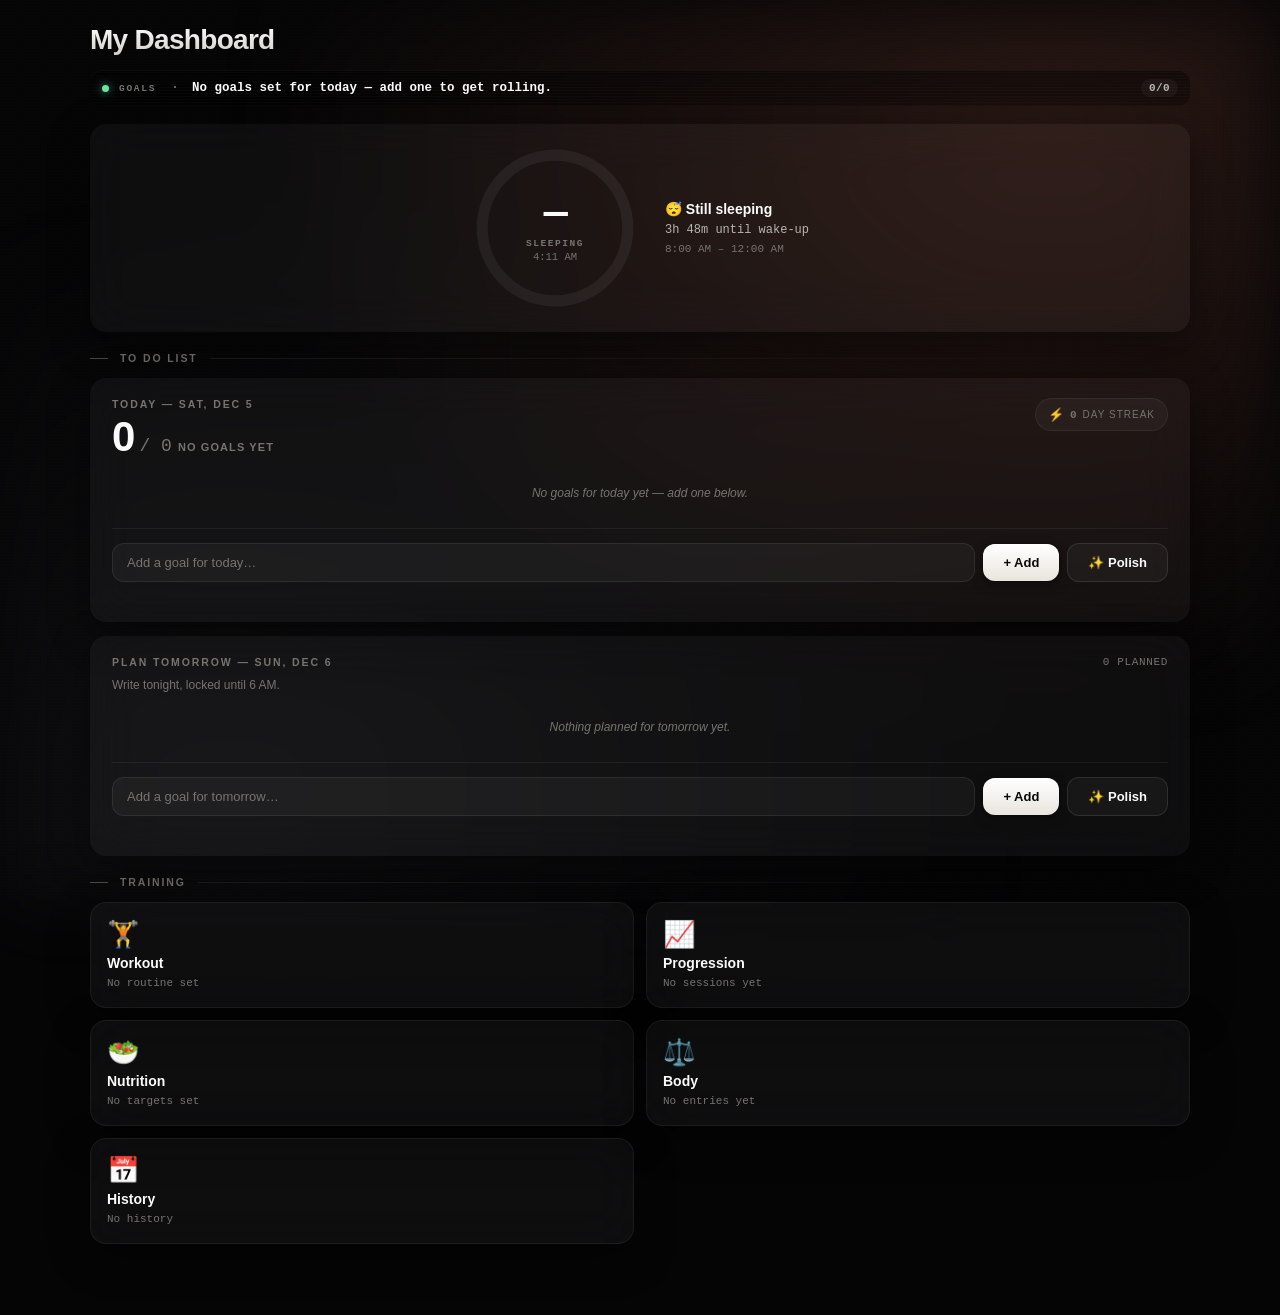
==== index.html @ 4a7beedc "First push" ====
<!DOCTYPE html>
<html lang="en">
<head>
<meta charset="UTF-8">
<meta name="viewport" content="width=device-width, initial-scale=1.0">
<title>My Dashboard</title>
<style>
  :root {
    --text-primary: #FAFAFA;
    --text-secondary: #B8B6B0;
    --text-tertiary: #76746E;
    --success: #6BE3A4;
    --warning: #F2C063;
    --danger: #FF6B6B;
    --font-mono: ui-monospace, "SF Mono", Menlo, Consolas, monospace;
    --font-sans: -apple-system, BlinkMacSystemFont, "Inter", "Segoe UI", Roboto, Helvetica, Arial, sans-serif;
  }

  *, *::before, *::after { box-sizing: border-box; margin: 0; padding: 0; }

  html { height: 100%; }

  body {
    font-family: var(--font-sans);
    background-color: #050506;
    color: var(--text-primary);
    min-height: 100vh;
    padding: max(env(safe-area-inset-top, 24px), 24px) 24px 48px;
    position: relative;
    overflow-x: hidden;
  }

  body::before {
    content: '';
    position: fixed;
    inset: 0;
    background:
      radial-gradient(ellipse at 82% 14%, rgba(224,118,88,0.16) 0%, transparent 55%),
      radial-gradient(ellipse at 18% 90%, rgba(180,180,200,0.06) 0%, transparent 55%);
    filter: blur(40px);
    pointer-events: none;
    animation: washDrift 36s ease-in-out infinite alternate;
    z-index: 0;
  }

  body::after {
    content: '';
    position: fixed;
    inset: 0;
    background-image: url("data:image/svg+xml,%3Csvg xmlns='http://www.w3.org/2000/svg' width='3' height='3'%3E%3Crect width='1' height='1' fill='rgba(255,255,255,0.014)'/%3E%3C/svg%3E");
    background-size: 3px 3px;
    pointer-events: none;
    z-index: 0;
  }

  @keyframes washDrift {
    0%   { transform: translate(0, 0) scale(1); }
    50%  { transform: translate(-2%, 1.5%) scale(1.03); }
    100% { transform: translate(2%, -1%) scale(0.97); }
  }

  .page-wrap {
    position: relative;
    z-index: 1;
    max-width: 1100px;
    margin: 0 auto;
  }

  /* Card chassis */
  .card {
    background: rgba(255,255,255,0.04);
    border-radius: 16px;
    padding: 20px 22px;
    backdrop-filter: blur(24px) saturate(1.2);
    box-shadow: 0 12px 40px rgba(0,0,0,0.45);
  }

  /* ── Page Title ── */
  .dash-title {
    font-size: 28px;
    font-weight: 700;
    letter-spacing: -0.025em;
    background: linear-gradient(180deg, #FFFFFF 0%, #C7C4BC 120%);
    -webkit-background-clip: text;
    background-clip: text;
    -webkit-text-fill-color: transparent;
    margin-bottom: 14px;
  }

  /* ── Goal Ticker ── */
  .ticker-row {
    margin-bottom: 18px;
  }

  .goal-ticker {
    display: flex;
    flex-direction: row;
    align-items: center;
    gap: 10px;
    padding: 7px 12px;
    border-radius: 12px;
    background-image:
      linear-gradient(180deg, rgba(0,0,0,0.42) 0%, rgba(0,0,0,0.30) 100%),
      repeating-linear-gradient(0deg, rgba(255,255,255,0.025) 0, rgba(255,255,255,0.025) 1px, transparent 1px, transparent 3px);
    box-shadow: inset 0 1px 0 rgba(255,255,255,0.04);
    position: relative;
    overflow: hidden;
  }

  .goal-ticker::after {
    content: '';
    position: absolute;
    top: 0;
    left: -40%;
    width: 30%;
    height: 100%;
    background: linear-gradient(90deg, transparent, rgba(255,255,255,0.04), transparent);
    animation: tickerSweep 8s ease-in-out infinite;
    pointer-events: none;
  }

  @keyframes tickerSweep {
    0%   { left: -40%; }
    100% { left: 110%; }
  }

  .goal-ticker-led {
    display: flex;
    align-items: center;
    flex-shrink: 0;
  }

  .goal-ticker-led-dot {
    display: block;
    width: 7px;
    height: 7px;
    border-radius: 50%;
    background: #6BE3A4;
    box-shadow: 0 0 8px rgba(107,227,164,0.7);
    animation: ledPulse 1.6s ease-in-out infinite;
  }

  @keyframes ledPulse {
    0%,100% { opacity: 1; transform: scale(1); }
    50%      { opacity: 0.45; transform: scale(0.85); }
  }

  .goal-ticker-label {
    font-family: var(--font-mono);
    font-size: 9.5px;
    font-weight: 800;
    letter-spacing: 0.18em;
    color: var(--text-tertiary);
    flex-shrink: 0;
  }

  .goal-ticker-stage {
    flex: 1;
    height: 22px;
    position: relative;
    overflow: hidden;
  }

  .goal-ticker-row {
    display: flex;
    flex-direction: row;
    align-items: center;
    gap: 8px;
    height: 22px;
    font-family: var(--font-mono);
    font-size: 12.5px;
    font-weight: 600;
    font-variant-numeric: tabular-nums;
    color: var(--text-primary);
    white-space: nowrap;
    position: absolute;
    width: 100%;
    top: 0;
    left: 0;
  }

  .goal-ticker-row.is-leaving {
    animation: ticker-leave 0.45s cubic-bezier(0.55, 0, 0.55, 1) forwards;
  }

  .goal-ticker-row.is-entering {
    animation: ticker-enter 0.45s cubic-bezier(0.22, 1, 0.36, 1) forwards;
  }

  @keyframes ticker-leave {
    from { opacity: 1; transform: translateY(0); }
    to   { opacity: 0; transform: translateY(-100%); }
  }

  @keyframes ticker-enter {
    from { opacity: 0; transform: translateY(100%); }
    to   { opacity: 1; transform: translateY(0); }
  }

  .goal-ticker-status {
    width: 18px;
    flex-shrink: 0;
    display: flex;
    align-items: center;
    justify-content: center;
  }

  .goal-ticker-status[data-status="done"]    { color: #6BE3A4; }
  .goal-ticker-status[data-status="pending"] { color: var(--text-tertiary); }
  .goal-ticker-status[data-status="empty"]   { color: var(--text-tertiary); }

  .goal-ticker-text {
    flex: 1;
    overflow: hidden;
    text-overflow: ellipsis;
  }

  .goal-ticker-meta {
    font-family: var(--font-mono);
    font-size: 11px;
    font-weight: 700;
    font-variant-numeric: tabular-nums;
    color: var(--text-secondary);
    letter-spacing: 0.04em;
    padding: 3px 8px;
    border-radius: 999px;
    background: rgba(255,255,255,0.04);
    flex-shrink: 0;
  }

  /* ── Day Ring ── */
  .day-ring-section {
    margin-bottom: 20px;
  }

  .day-ring-wrap {
    display: flex;
    flex-direction: row;
    align-items: center;
    justify-content: center;
    gap: 26px;
    flex-wrap: wrap;
  }

  .ring-svg-wrap {
    width: 168px;
    height: 168px;
    position: relative;
    flex-shrink: 0;
  }

  .ring-svg-wrap svg {
    width: 100%;
    height: 100%;
  }

  .ring-overlay {
    position: absolute;
    inset: 0;
    display: flex;
    flex-direction: column;
    align-items: center;
    justify-content: center;
    pointer-events: none;
    gap: 0;
  }

  .ring-pct {
    font-family: var(--font-mono);
    font-size: 40px;
    font-weight: 800;
    letter-spacing: -0.04em;
    font-variant-numeric: tabular-nums;
    color: var(--text-primary);
    line-height: 1;
  }

  .ring-phase {
    font-family: var(--font-mono);
    font-size: 9.5px;
    font-weight: 800;
    letter-spacing: 0.16em;
    text-transform: uppercase;
    color: var(--text-tertiary);
    margin-top: 5px;
    line-height: 1;
  }

  .ring-clock {
    font-family: var(--font-mono);
    font-size: 10.5px;
    color: var(--text-tertiary);
    margin-top: 4px;
    line-height: 1;
  }

  .ring-info {
    max-width: 280px;
    display: flex;
    flex-direction: column;
    gap: 6px;
  }

  .ring-status {
    font-size: 14px;
    font-weight: 700;
    color: var(--text-primary);
  }

  .ring-remaining {
    font-family: var(--font-mono);
    font-size: 12px;
    color: var(--text-secondary);
  }

  .ring-hours {
    font-family: var(--font-mono);
    font-size: 11px;
    color: var(--text-tertiary);
  }

  /* ── Section ── */
  .section {
    margin-bottom: 20px;
  }

  .section-title {
    font-size: 10.5px;
    font-weight: 700;
    letter-spacing: 0.18em;
    text-transform: uppercase;
    color: var(--text-tertiary);
    display: flex;
    align-items: center;
    gap: 12px;
    margin-bottom: 14px;
  }

  .section-title::before {
    content: '';
    width: 18px;
    height: 1px;
    background: var(--text-tertiary);
    opacity: 0.6;
    flex-shrink: 0;
  }

  .section-title::after {
    content: '';
    flex: 1;
    height: 1px;
    background: linear-gradient(90deg, rgba(255,255,255,0.08), transparent);
  }

  /* ── GM Cards ── */
  .gm-card {
    background: rgba(255,255,255,0.04);
    border-radius: 16px;
    padding: 20px 22px;
    backdrop-filter: blur(24px) saturate(1.2);
    box-shadow: 0 12px 40px rgba(0,0,0,0.45);
    margin-bottom: 14px;
    transition: background 0.5s;
  }

  .gm-card.gm-all-done {
    background:
      radial-gradient(ellipse at 50% 0%, rgba(107,227,164,0.08) 0%, transparent 60%),
      rgba(255,255,255,0.04);
  }

  .gm-card-header {
    display: flex;
    flex-direction: row;
    justify-content: space-between;
    align-items: flex-start;
    flex-wrap: wrap;
    gap: 10px;
    margin-bottom: 14px;
  }

  .gm-header-left { display: flex; flex-direction: column; }

  .gm-eyebrow {
    font-size: 10.5px;
    font-weight: 700;
    letter-spacing: 0.18em;
    text-transform: uppercase;
    color: var(--text-tertiary);
    margin-bottom: 6px;
  }

  .gm-progress-row {
    display: flex;
    flex-direction: row;
    align-items: baseline;
    gap: 6px;
  }

  .gm-progress-num {
    font-size: 42px;
    font-weight: 700;
    letter-spacing: -0.045em;
    font-variant-numeric: tabular-nums;
    line-height: 1;
    transition: color 0.3s;
  }

  .gm-all-done .gm-progress-num { color: var(--success); }

  .gm-progress-total {
    font-family: var(--font-mono);
    font-size: 18px;
    color: var(--text-tertiary);
  }

  .gm-progress-label {
    font-size: 11px;
    font-weight: 600;
    letter-spacing: 0.10em;
    text-transform: uppercase;
    color: var(--text-tertiary);
    transition: color 0.3s;
  }

  .gm-all-done .gm-progress-label { color: var(--success); }

  .gm-streak {
    display: inline-flex;
    align-items: center;
    gap: 6px;
    padding: 8px 12px;
    border-radius: 999px;
    background: rgba(255,255,255,0.04);
    color: var(--text-tertiary);
    border: 1px solid rgba(255,255,255,0.06);
    font-size: 11px;
    transition: background 0.3s, color 0.3s, border-color 0.3s;
  }

  .gm-streak.gm-streak-active {
    background: rgba(242,192,99,0.10);
    color: #F2C063;
    border-color: rgba(242,192,99,0.32);
  }

  .gm-streak-icon { font-size: 13px; }

  .gm-streak.gm-streak-active .gm-streak-icon {
    filter: drop-shadow(0 0 6px rgba(242,192,99,0.6));
  }

  .gm-streak-num {
    font-family: var(--font-mono);
    font-variant-numeric: tabular-nums;
    font-weight: 700;
  }

  .gm-streak-label {
    text-transform: uppercase;
    letter-spacing: 0.10em;
    font-size: 10px;
  }

  /* Segmented bar */
  .gm-bar {
    display: flex;
    flex-direction: row;
    gap: 4px;
    height: 6px;
    margin-bottom: 16px;
  }

  .gm-bar:empty { display: none; }

  .gm-bar-seg {
    flex: 1;
    border-radius: 3px;
    background: rgba(255,255,255,0.10);
    transition: background 0.3s, box-shadow 0.3s;
  }

  .gm-bar-seg-done {
    background: #6BE3A4;
    box-shadow: 0 0 6px rgba(107,227,164,0.40);
  }

  /* Goal list */
  .goal-list {
    list-style: none;
    margin-bottom: 10px;
  }

  .empty-state {
    font-size: 12px;
    color: var(--text-tertiary);
    font-style: italic;
    padding: 14px 0;
    text-align: center;
  }

  .goal-item {
    display: flex;
    flex-direction: row;
    align-items: center;
    gap: 12px;
    padding: 12px 14px;
    margin-bottom: 6px;
    background: rgba(255,255,255,0.035);
    border-radius: 12px;
    border: 1px solid rgba(255,255,255,0.06);
    transition: background 0.2s;
    position: relative;
  }

  .goal-item:hover { background: rgba(255,255,255,0.055); }

  .goal-item.goal-done {
    opacity: 0.45;
    background: rgba(107,227,164,0.04);
  }

  .goal-item.goal-done .goal-text {
    text-decoration: line-through;
    text-decoration-color: rgba(255,255,255,0.4);
  }

  .goal-item.goal-queued {
    background: rgba(242,192,99,0.10);
    box-shadow: inset 3px 0 0 0 #F2C063;
  }

  .goal-item.goal-queued .goal-text { color: #FFE2A8; }

  .goal-item.is-queue-flashing {
    animation: gm-queue-flash 0.48s cubic-bezier(0.22,1,0.36,1) forwards;
  }

  @keyframes gm-queue-flash {
    0%   { background: rgba(255,255,255,0.035); transform: scale(1); }
    40%  { background: rgba(242,192,99,0.32); transform: scale(1.015); }
    100% { background: rgba(242,192,99,0.10); transform: scale(1); }
  }

  .goal-drag-handle {
    width: 14px;
    font-size: 13px;
    color: var(--text-tertiary);
    cursor: grab;
    opacity: 0;
    letter-spacing: -2px;
    transition: opacity 0.15s;
    flex-shrink: 0;
    user-select: none;
  }

  .goal-item:hover .goal-drag-handle { opacity: 1; }

  /* Custom checkbox */
  .goal-checkbox-wrap {
    position: relative;
    width: 22px;
    height: 22px;
    flex-shrink: 0;
  }

  .goal-checkbox-wrap input[type="checkbox"] {
    position: absolute;
    opacity: 0;
    width: 100%;
    height: 100%;
    cursor: pointer;
    z-index: 1;
    margin: 0;
  }

  .goal-checkbox-wrap input[type="checkbox"]:disabled { cursor: default; }

  .goal-checkbox-visual {
    position: absolute;
    inset: 0;
    border-radius: 7px;
    border: 1.5px solid rgba(255,255,255,0.18);
    background: rgba(10,10,11,0.6);
    transition: background 0.2s, border-color 0.2s, box-shadow 0.2s;
    pointer-events: none;
  }

  .goal-checkbox-visual::after {
    content: '';
    position: absolute;
    top: 4px;
    left: 7px;
    width: 5px;
    height: 9px;
    border: 2px solid #0A0A0B;
    border-top: none;
    border-left: none;
    transform: rotate(45deg) scale(0);
    transition: transform 0.28s cubic-bezier(0.34, 1.56, 0.64, 1);
  }

  .goal-checkbox-wrap input:checked + .goal-checkbox-visual {
    background: #6BE3A4;
    border-color: #6BE3A4;
    box-shadow: 0 0 12px rgba(107,227,164,0.40);
  }

  .goal-checkbox-wrap input:checked + .goal-checkbox-visual::after {
    transform: rotate(45deg) scale(1);
  }

  .goal-text {
    flex: 1;
    font-size: 13.5px;
    color: var(--text-primary);
    outline: none;
    min-width: 0;
  }

  .goal-text[contenteditable="true"] {
    outline: 1px solid rgba(255,255,255,0.25);
    border-radius: 4px;
    padding: 2px 4px;
  }

  .gm-queue-btn {
    background: none;
    border: none;
    cursor: pointer;
    font-size: 14px;
    color: var(--text-tertiary);
    opacity: 0.55;
    transition: opacity 0.15s, filter 0.15s, color 0.15s;
    padding: 2px 4px;
    flex-shrink: 0;
  }

  .gm-queue-btn.gm-queue-active {
    color: #F2C063;
    opacity: 1;
    filter: drop-shadow(0 0 4px rgba(242,192,99,0.65));
  }

  .goal-delete {
    background: none;
    border: none;
    cursor: pointer;
    font-size: 16px;
    color: var(--text-tertiary);
    opacity: 0;
    transition: opacity 0.15s, color 0.15s;
    padding: 2px 4px;
    flex-shrink: 0;
    line-height: 1;
  }

  .goal-item:hover .goal-delete { opacity: 0.5; }
  .goal-delete:hover { color: var(--danger) !important; opacity: 1 !important; }

  /* Show more toggle */
  .gm-show-more {
    display: flex;
    align-items: center;
    justify-content: center;
    padding: 10px 14px;
    margin-bottom: 6px;
    border: 1px dashed rgba(255,255,255,0.12);
    border-radius: 12px;
    background: none;
    color: var(--text-tertiary);
    font-size: 12px;
    cursor: pointer;
    width: 100%;
    transition: border-color 0.15s, color 0.15s;
  }

  .gm-show-more:hover { border-color: rgba(255,255,255,0.25); color: var(--text-secondary); }

  /* Push button */
  .gm-push-btn {
    display: none;
    width: 100%;
    padding: 10px 14px;
    margin-bottom: 10px;
    border: 1px dashed rgba(255,255,255,0.14);
    border-radius: 12px;
    background: none;
    color: var(--text-tertiary);
    font-size: 12px;
    cursor: pointer;
    transition: border-color 0.15s, color 0.15s;
    font-family: var(--font-sans);
  }

  .gm-push-btn:hover { border-color: rgba(255,255,255,0.3); color: var(--text-primary); }
  .gm-push-btn.visible { display: block; }

  /* Input row */
  .goal-input-wrap {
    display: flex;
    flex-direction: row;
    gap: 8px;
    align-items: center;
    border-top: 1px solid rgba(255,255,255,0.06);
    padding-top: 14px;
    margin-top: 14px;
    flex-wrap: wrap;
  }

  .goal-input {
    flex: 1;
    min-width: 160px;
    padding: 11px 14px;
    border-radius: 12px;
    border: 1px solid rgba(255,255,255,0.08);
    background: rgba(255,255,255,0.04);
    color: var(--text-primary);
    font-family: var(--font-sans);
    font-size: 13px;
    outline: none;
    transition: border-color 0.2s;
  }

  .goal-input::placeholder { color: var(--text-tertiary); }
  .goal-input:focus { border-color: rgba(255,255,255,0.25); }

  .goal-add-btn {
    padding: 11px 20px;
    border-radius: 12px;
    border: none;
    background: linear-gradient(180deg, #FFFFFF 0%, #E8E5DD 100%);
    color: #0A0A0B;
    font-weight: 700;
    font-size: 13px;
    cursor: pointer;
    font-family: var(--font-sans);
    box-shadow:
      0 1px 0 rgba(255,255,255,0.4) inset,
      0 4px 12px rgba(0,0,0,0.35),
      0 1px 3px rgba(0,0,0,0.25);
    transition: transform 0.15s, box-shadow 0.15s;
    white-space: nowrap;
  }

  .goal-add-btn:hover {
    transform: translateY(-1px);
    box-shadow:
      0 1px 0 rgba(255,255,255,0.5) inset,
      0 6px 16px rgba(0,0,0,0.40),
      0 2px 4px rgba(0,0,0,0.28);
  }

  .goal-polish-btn {
    padding: 11px 20px;
    border-radius: 12px;
    border: 1px solid rgba(255,255,255,0.10);
    background: rgba(255,255,255,0.04);
    color: var(--text-primary);
    font-weight: 700;
    font-size: 13px;
    cursor: pointer;
    font-family: var(--font-sans);
    transition: background 0.15s, transform 0.15s;
    white-space: nowrap;
  }

  .goal-polish-btn:hover {
    background: rgba(255,255,255,0.08);
    transform: translateY(-1px);
  }

  .polish-status {
    width: 100%;
    font-size: 11px;
    color: var(--text-tertiary);
    min-height: 16px;
    margin-top: 4px;
  }

  .polish-status.error { color: var(--danger); }

  /* Tomorrow card specifics */
  .gm-card-tomorrow .gm-progress-row { display: none; }

  .gm-tomorrow-sub {
    font-size: 12px;
    color: var(--text-tertiary);
    margin-top: 4px;
  }

  .gm-tomorrow-count {
    font-family: var(--font-mono);
    font-size: 11px;
    font-variant-numeric: tabular-nums;
    text-transform: uppercase;
    color: var(--text-tertiary);
    letter-spacing: 0.06em;
  }

  /* Drag-over indicator */
  .goal-item.drag-over-top    { border-top: 2px solid rgba(255,255,255,0.35); }
  .goal-item.drag-over-bottom { border-bottom: 2px solid rgba(255,255,255,0.35); }

  /* Responsive */
  @media (max-width: 480px) {
    .dash-title { font-size: 22px; }

    .goal-ticker { padding: 9px 12px; }
    .goal-ticker-label { font-size: 9px; letter-spacing: 0.14em; }
    .goal-ticker-row { font-size: 12px; }
    .goal-ticker-meta { font-size: 10px; padding: 2px 7px; }

    .ring-svg-wrap { width: 144px; height: 144px; }
    .ring-pct { font-size: 32px; }
    .ring-status { font-size: 13px; }
  }

  /* ═══════════════════════════════════════
     TRAINING SECTION
  ═══════════════════════════════════════ */

  .tr-view { display: none; }
  .tr-view.tr-active { display: block; }

  .tr-hub-grid {
    display: grid;
    grid-template-columns: repeat(2, 1fr);
    gap: 12px;
  }

  .tr-tile {
    background: rgba(255,255,255,0.04);
    border-radius: 16px;
    padding: 18px 16px;
    backdrop-filter: blur(24px) saturate(1.2);
    box-shadow: 0 12px 40px rgba(0,0,0,0.45);
    border: 1px solid rgba(255,255,255,0.06);
    cursor: pointer;
    transition: background 0.18s, transform 0.15s, border-color 0.18s;
    display: flex;
    flex-direction: column;
    gap: 6px;
    -webkit-tap-highlight-color: transparent;
    min-height: 100px;
  }
  .tr-tile:active { transform: scale(0.97); }
  .tr-tile:hover { background: rgba(255,255,255,0.07); border-color: rgba(255,255,255,0.12); }

  .tr-tile-icon { font-size: 26px; line-height: 1; }
  .tr-tile-title { font-size: 14px; font-weight: 700; color: var(--text-primary); margin-top: 2px; }
  .tr-tile-stat { font-family: var(--font-mono); font-size: 11px; color: var(--text-tertiary); font-variant-numeric: tabular-nums; }

  .tr-subview-header {
    display: flex;
    align-items: center;
    gap: 12px;
    margin-bottom: 18px;
  }

  .tr-back-btn {
    background: rgba(255,255,255,0.06);
    border: 1px solid rgba(255,255,255,0.10);
    border-radius: 10px;
    color: var(--text-primary);
    font-size: 18px;
    width: 38px;
    height: 38px;
    display: flex;
    align-items: center;
    justify-content: center;
    cursor: pointer;
    transition: background 0.15s;
    flex-shrink: 0;
    -webkit-tap-highlight-color: transparent;
  }
  .tr-back-btn:active { background: rgba(255,255,255,0.14); }

  .tr-subview-title { font-size: 20px; font-weight: 700; color: var(--text-primary); letter-spacing: -0.02em; }

  .tr-row {
    display: flex;
    align-items: center;
    gap: 10px;
    padding: 12px 14px;
    margin-bottom: 6px;
    background: rgba(255,255,255,0.035);
    border-radius: 12px;
    border: 1px solid rgba(255,255,255,0.06);
    transition: background 0.15s;
  }
  .tr-row:hover { background: rgba(255,255,255,0.055); }
  .tr-row-label { flex: 1; font-size: 13.5px; color: var(--text-primary); }
  .tr-row-meta { font-family: var(--font-mono); font-size: 11.5px; color: var(--text-secondary); font-variant-numeric: tabular-nums; }

  .tr-icon-btn {
    background: none;
    border: none;
    cursor: pointer;
    color: var(--text-tertiary);
    font-size: 15px;
    padding: 4px 6px;
    border-radius: 6px;
    transition: color 0.15s, background 0.15s;
    -webkit-tap-highlight-color: transparent;
  }
  .tr-icon-btn:hover { color: var(--text-primary); background: rgba(255,255,255,0.08); }
  .tr-icon-btn.danger:hover { color: var(--danger); background: rgba(255,107,107,0.08); }

  .tr-primary-btn {
    width: 100%;
    padding: 13px 20px;
    border-radius: 12px;
    border: none;
    background: linear-gradient(180deg, #FFFFFF 0%, #E8E5DD 100%);
    color: #0A0A0B;
    font-weight: 700;
    font-size: 14px;
    cursor: pointer;
    font-family: var(--font-sans);
    box-shadow: 0 1px 0 rgba(255,255,255,0.4) inset, 0 4px 12px rgba(0,0,0,0.35);
    transition: transform 0.15s, box-shadow 0.15s;
  }
  .tr-primary-btn:hover { transform: translateY(-1px); }
  .tr-primary-btn:active { transform: scale(0.99); }
  .tr-primary-btn:disabled { opacity: 0.5; cursor: default; transform: none; }

  .tr-secondary-btn {
    padding: 11px 18px;
    border-radius: 12px;
    border: 1px solid rgba(255,255,255,0.10);
    background: rgba(255,255,255,0.04);
    color: var(--text-primary);
    font-weight: 600;
    font-size: 13px;
    cursor: pointer;
    font-family: var(--font-sans);
    transition: background 0.15s;
    -webkit-tap-highlight-color: transparent;
  }
  .tr-secondary-btn:hover { background: rgba(255,255,255,0.08); }

  .tr-input {
    padding: 11px 14px;
    border-radius: 12px;
    border: 1px solid rgba(255,255,255,0.08);
    background: rgba(255,255,255,0.04);
    color: var(--text-primary);
    font-family: var(--font-sans);
    font-size: 13px;
    outline: none;
    transition: border-color 0.2s;
    width: 100%;
  }
  .tr-input::placeholder { color: var(--text-tertiary); }
  .tr-input:focus { border-color: rgba(255,255,255,0.25); }
  select.tr-input { cursor: pointer; }
  select.tr-input option { background: #1a1a1b; color: var(--text-primary); }

  .tr-form-label {
    font-size: 10.5px;
    font-weight: 700;
    letter-spacing: 0.12em;
    text-transform: uppercase;
    color: var(--text-tertiary);
    margin-bottom: 5px;
    display: block;
  }

  /* ── Workout ── */
  .tr-units-toggle { display: flex; border-radius: 10px; overflow: hidden; border: 1px solid rgba(255,255,255,0.10); width: fit-content; }
  .tr-units-btn { padding: 6px 16px; border: none; background: rgba(255,255,255,0.04); color: var(--text-tertiary); font-size: 12px; font-weight: 600; cursor: pointer; transition: background 0.15s, color 0.15s; font-family: var(--font-sans); }
  .tr-units-btn.active { background: rgba(255,255,255,0.14); color: var(--text-primary); }

  .tr-day-tabs { display: flex; gap: 6px; flex-wrap: wrap; margin-bottom: 14px; }
  .tr-day-tab { padding: 7px 14px; border-radius: 999px; border: 1px solid rgba(255,255,255,0.10); background: rgba(255,255,255,0.04); color: var(--text-secondary); font-size: 12px; font-weight: 600; cursor: pointer; transition: background 0.15s, color 0.15s, border-color 0.15s; -webkit-tap-highlight-color: transparent; }
  .tr-day-tab.active { background: rgba(255,255,255,0.12); color: var(--text-primary); border-color: rgba(255,255,255,0.25); }

  .tr-exercise-card { background: rgba(255,255,255,0.035); border-radius: 14px; border: 1px solid rgba(255,255,255,0.06); padding: 14px 16px; margin-bottom: 10px; }
  .tr-exercise-name { font-size: 14px; font-weight: 700; color: var(--text-primary); margin-bottom: 4px; }
  .tr-exercise-target { font-family: var(--font-mono); font-size: 11px; color: var(--text-tertiary); margin-bottom: 12px; }
  .tr-exercise-target .tr-highlight { color: var(--warning); font-weight: 700; }

  .tr-set-row { display: flex; align-items: center; gap: 8px; margin-bottom: 8px; }
  .tr-set-num { font-family: var(--font-mono); font-size: 11px; color: var(--text-tertiary); width: 24px; flex-shrink: 0; font-weight: 700; }
  .tr-set-input { padding: 8px 6px; border-radius: 9px; border: 1px solid rgba(255,255,255,0.08); background: rgba(255,255,255,0.04); color: var(--text-primary); font-family: var(--font-mono); font-size: 13px; font-variant-numeric: tabular-nums; outline: none; width: 68px; transition: border-color 0.2s; text-align: center; }
  .tr-set-input:focus { border-color: rgba(255,255,255,0.3); }
  .tr-set-x { color: var(--text-tertiary); font-size: 12px; font-family: var(--font-mono); }
  .tr-set-check { width: 32px; height: 32px; border-radius: 9px; border: 1.5px solid rgba(255,255,255,0.18); background: rgba(10,10,11,0.6); cursor: pointer; display: flex; align-items: center; justify-content: center; font-size: 16px; color: transparent; transition: all 0.22s cubic-bezier(0.34,1.56,0.64,1); flex-shrink: 0; -webkit-tap-highlight-color: transparent; user-select: none; }
  .tr-set-check.done { background: var(--success); border-color: var(--success); color: #0A0A0B; box-shadow: 0 0 10px rgba(107,227,164,0.4); }

  .tr-rest-timer { display: none; align-items: center; justify-content: space-between; padding: 10px 14px; background: rgba(242,192,99,0.08); border: 1px solid rgba(242,192,99,0.20); border-radius: 10px; margin-bottom: 14px; }
  .tr-rest-timer.active { display: flex; }
  .tr-rest-label { font-family: var(--font-mono); font-size: 13px; color: var(--warning); font-weight: 700; }
  .tr-rest-stop { font-size: 11px; color: var(--text-tertiary); cursor: pointer; padding: 4px 10px; border-radius: 6px; border: 1px solid rgba(255,255,255,0.08); background: none; transition: color 0.15s; font-family: var(--font-sans); }
  .tr-rest-stop:hover { color: var(--text-primary); }

  /* ── Progression ── */
  .tr-prog-exercise { background: rgba(255,255,255,0.035); border-radius: 14px; border: 1px solid rgba(255,255,255,0.06); padding: 16px; margin-bottom: 12px; }
  .tr-prog-ex-header { display: flex; justify-content: space-between; align-items: flex-start; margin-bottom: 10px; flex-wrap: wrap; gap: 6px; }
  .tr-prog-ex-name { font-size: 14px; font-weight: 700; color: var(--text-primary); }
  .tr-prog-ex-next { font-family: var(--font-mono); font-size: 11px; color: var(--warning); font-weight: 700; padding: 3px 8px; background: rgba(242,192,99,0.10); border-radius: 6px; border: 1px solid rgba(242,192,99,0.20); }

  .tr-prog-pr-row { display: flex; gap: 10px; flex-wrap: wrap; margin-bottom: 12px; }
  .tr-pr-badge { display: flex; flex-direction: column; gap: 2px; padding: 7px 11px; background: rgba(107,227,164,0.06); border: 1px solid rgba(107,227,164,0.15); border-radius: 8px; min-width: 72px; }
  .tr-pr-badge.new-pr { background: rgba(107,227,164,0.12); border-color: rgba(107,227,164,0.35); animation: prPop 0.4s cubic-bezier(0.34,1.56,0.64,1); }
  @keyframes prPop { from { transform: scale(0.9); opacity: 0.5; } to { transform: scale(1); opacity: 1; } }
  .tr-pr-value { font-family: var(--font-mono); font-size: 14px; font-weight: 700; color: var(--success); font-variant-numeric: tabular-nums; }
  .tr-pr-label { font-size: 9.5px; text-transform: uppercase; letter-spacing: 0.10em; color: var(--text-tertiary); font-weight: 600; }

  .tr-chart-wrap { position: relative; width: 100%; height: 70px; margin-top: 4px; }
  .tr-chart-wrap svg { width: 100%; height: 100%; overflow: visible; }

  .tr-new-pr-flash { display: inline-flex; align-items: center; gap: 4px; font-size: 10px; font-weight: 700; text-transform: uppercase; letter-spacing: 0.10em; color: var(--success); padding: 2px 7px; background: rgba(107,227,164,0.12); border-radius: 5px; margin-left: 6px; }

  /* ── Nutrition ── */
  .tr-seg-bar { height: 6px; border-radius: 3px; background: rgba(255,255,255,0.08); overflow: hidden; margin-top: 4px; }
  .tr-seg-bar-fill { height: 100%; border-radius: 3px; transition: width 0.5s cubic-bezier(0.22,1,0.36,1); min-width: 3px; }

  .tr-water-row { display: flex; align-items: center; gap: 10px; padding: 12px 14px; background: rgba(255,255,255,0.035); border-radius: 12px; border: 1px solid rgba(255,255,255,0.06); margin-top: 12px; flex-wrap: wrap; }
  .tr-water-glasses { display: flex; gap: 4px; flex-wrap: wrap; flex: 1; }
  .tr-water-glass { font-size: 20px; cursor: pointer; transition: transform 0.15s, filter 0.15s, opacity 0.15s; -webkit-tap-highlight-color: transparent; opacity: 0.22; }
  .tr-water-glass.filled { opacity: 1; filter: drop-shadow(0 0 4px rgba(100,180,255,0.5)); }
  .tr-water-glass:active { transform: scale(1.3); }

  /* ── Body ── */
  .tr-body-stat-row { display: flex; gap: 10px; flex-wrap: wrap; margin-bottom: 16px; }
  .tr-stat-card { flex: 1; min-width: 90px; padding: 14px; background: rgba(255,255,255,0.035); border-radius: 12px; border: 1px solid rgba(255,255,255,0.06); display: flex; flex-direction: column; gap: 4px; }
  .tr-stat-value { font-family: var(--font-mono); font-size: 20px; font-weight: 800; font-variant-numeric: tabular-nums; color: var(--text-primary); letter-spacing: -0.04em; }
  .tr-stat-label { font-size: 10px; text-transform: uppercase; letter-spacing: 0.12em; color: var(--text-tertiary); font-weight: 600; }
  .tr-stat-delta { font-family: var(--font-mono); font-size: 11px; font-weight: 700; font-variant-numeric: tabular-nums; }
  .tr-stat-delta.up   { color: var(--warning); }
  .tr-stat-delta.down { color: var(--success); }
  .tr-stat-delta.same { color: var(--text-tertiary); }

  /* ── History ── */
  .tr-history-entry { background: rgba(255,255,255,0.035); border-radius: 14px; border: 1px solid rgba(255,255,255,0.06); padding: 14px 16px; margin-bottom: 8px; cursor: pointer; transition: background 0.15s; }
  .tr-history-entry:hover { background: rgba(255,255,255,0.055); }
  .tr-history-date { font-family: var(--font-mono); font-size: 11px; color: var(--text-tertiary); margin-bottom: 3px; font-weight: 600; letter-spacing: 0.04em; text-transform: uppercase; }
  .tr-history-day { font-size: 14px; font-weight: 700; color: var(--text-primary); margin-bottom: 3px; }
  .tr-history-meta { font-family: var(--font-mono); font-size: 11px; color: var(--text-secondary); }

  .tr-session-detail { background: rgba(255,255,255,0.035); border-radius: 14px; border: 1px solid rgba(255,255,255,0.06); padding: 14px 16px; margin-bottom: 8px; }

  @media (max-width: 480px) {
    .tr-hub-grid { gap: 8px; }
    .tr-tile { padding: 14px 12px; min-height: 88px; }
    .tr-tile-icon { font-size: 22px; }
    .tr-tile-title { font-size: 13px; }
    .tr-set-input { width: 58px; }
  }
</style>
</head>
<body>
<div class="page-wrap">

  <!-- Component 1: Page Title -->
  <h1 class="dash-title">My Dashboard</h1>

  <!-- Component 2: Goal Ticker -->
  <div class="ticker-row">
    <div class="goal-ticker" id="goalTicker" aria-live="polite" aria-atomic="true">
      <div class="goal-ticker-led"><span class="goal-ticker-led-dot"></span></div>
      <div class="goal-ticker-label">GOALS</div>
      <div class="goal-ticker-stage" id="goalTickerStage">
        <div class="goal-ticker-row">
          <span class="goal-ticker-status" data-status="">—</span>
          <span class="goal-ticker-text">Loading…</span>
        </div>
      </div>
      <div class="goal-ticker-meta" id="goalTickerMeta">0/0</div>
    </div>
  </div>

  <!-- Component 3: Day Ring -->
  <div class="day-ring-section card">
    <div class="day-ring-wrap">
      <div class="ring-svg-wrap">
        <svg viewBox="0 0 120 120" xmlns="http://www.w3.org/2000/svg">
          <defs>
            <filter id="ringGlow" x="-50%" y="-50%" width="200%" height="200%">
              <feGaussianBlur in="SourceGraphic" stdDeviation="2.5" result="blur"/>
              <feMerge><feMergeNode in="blur"/><feMergeNode in="SourceGraphic"/></feMerge>
            </filter>
          </defs>
          <circle id="ringTrack" cx="60" cy="60" r="52"
            fill="none" stroke="rgba(255,255,255,0.06)" stroke-width="8"/>
          <circle id="ringFill" cx="60" cy="60" r="52"
            fill="none" stroke-width="8" stroke-linecap="round"
            filter="url(#ringGlow)"
            transform="rotate(-90 60 60)"
            style="transition: stroke-dashoffset 0.7s cubic-bezier(0.22,1,0.36,1), stroke 0.7s cubic-bezier(0.22,1,0.36,1);"/>
        </svg>
        <div class="ring-overlay">
          <div class="ring-pct" id="ringPct">—</div>
          <div class="ring-phase" id="ringPhase">LOADING</div>
          <div class="ring-clock" id="ringClock">—</div>
        </div>
      </div>
      <div class="ring-info">
        <div class="ring-status" id="ringStatus">Loading…</div>
        <div class="ring-remaining" id="ringRemaining"></div>
        <div class="ring-hours">8:00 AM – 12:00 AM</div>
      </div>
    </div>
  </div>

  <!-- Component 4: To Do List -->
  <div class="section">
    <div class="section-title">To Do List</div>

    <!-- TODAY card -->
    <div class="gm-card" id="todayCard">
      <div class="gm-card-header">
        <div class="gm-header-left">
          <div class="gm-eyebrow" id="todayLabel">Today</div>
          <div class="gm-progress-row">
            <div class="gm-progress-num" id="gmProgressNum">0</div>
            <div class="gm-progress-total" id="gmProgressTotal">/ 0</div>
            <div class="gm-progress-label" id="gmProgressLabel">no goals yet</div>
          </div>
        </div>
        <div class="gm-streak" id="gmStreak">
          <span class="gm-streak-icon">⚡</span>
          <span class="gm-streak-num" id="gmStreakNum">0</span>
          <span class="gm-streak-label">day streak</span>
        </div>
      </div>
      <div class="gm-bar" id="gmBar"></div>
      <div id="emptyState" class="empty-state">No goals for today yet — add one below.</div>
      <ul id="goalList" class="goal-list gm-list"></ul>
      <button class="gm-push-btn" id="gmPushBtn">Push remaining to tomorrow →</button>
      <div class="goal-input-wrap gm-input-wrap">
        <input class="goal-input" id="goalInput" type="text" placeholder="Add a goal for today…" autocomplete="off">
        <button class="goal-add-btn" id="goalAddBtn">+ Add</button>
        <button class="goal-polish-btn" id="goalPolishBtn">✨ Polish</button>
      </div>
      <div class="polish-status" id="polishStatus"></div>
    </div>

    <!-- PLAN TOMORROW card -->
    <div class="gm-card gm-card-tomorrow" id="tomorrowCard">
      <div class="gm-card-header">
        <div class="gm-header-left">
          <div class="gm-eyebrow" id="tomorrowLabel">Plan tomorrow</div>
          <div class="gm-tomorrow-sub">Write tonight, locked until 6 AM.</div>
        </div>
        <div class="gm-tomorrow-count" id="gmTomorrowCount">0 planned</div>
      </div>
      <div id="tomorrowEmptyState" class="empty-state">Nothing planned for tomorrow yet.</div>
      <ul id="tomorrowList" class="goal-list gm-list"></ul>
      <div class="goal-input-wrap gm-input-wrap">
        <input class="goal-input" id="tomorrowInput" type="text" placeholder="Add a goal for tomorrow…" autocomplete="off">
        <button class="goal-add-btn" id="tomorrowAddBtn">+ Add</button>
        <button class="goal-polish-btn" id="tomorrowPolishBtn">✨ Polish</button>
      </div>
      <div class="polish-status" id="tomorrowStatus"></div>
    </div>
  </div>

  <!-- ══════════════════════════════════════
       TRAINING SECTION
  ══════════════════════════════════════ -->
  <div class="section" id="trainingSection">
    <div class="section-title">Training</div>

    <!-- Hub -->
    <div id="trHub" class="tr-view tr-active">
      <div class="tr-hub-grid">
        <div class="tr-tile" data-nav="workout">
          <div class="tr-tile-icon">🏋️</div>
          <div class="tr-tile-title">Workout</div>
          <div class="tr-tile-stat" id="trTileWorkout">—</div>
        </div>
        <div class="tr-tile" data-nav="progression">
          <div class="tr-tile-icon">📈</div>
          <div class="tr-tile-title">Progression</div>
          <div class="tr-tile-stat" id="trTileProgression">—</div>
        </div>
        <div class="tr-tile" data-nav="nutrition">
          <div class="tr-tile-icon">🥗</div>
          <div class="tr-tile-title">Nutrition</div>
          <div class="tr-tile-stat" id="trTileNutrition">—</div>
        </div>
        <div class="tr-tile" data-nav="body">
          <div class="tr-tile-icon">⚖️</div>
          <div class="tr-tile-title">Body</div>
          <div class="tr-tile-stat" id="trTileBody">—</div>
        </div>
        <div class="tr-tile" data-nav="history">
          <div class="tr-tile-icon">📅</div>
          <div class="tr-tile-title">History</div>
          <div class="tr-tile-stat" id="trTileHistory">—</div>
        </div>
      </div>
    </div>

    <!-- Workout sub-view -->
    <div id="trWorkout" class="tr-view">
      <div class="tr-subview-header">
        <button class="tr-back-btn" data-back="hub">←</button>
        <div class="tr-subview-title">🏋️ Workout</div>
      </div>
      <div id="trWorkoutContent"></div>
    </div>

    <!-- Progression sub-view -->
    <div id="trProgression" class="tr-view">
      <div class="tr-subview-header">
        <button class="tr-back-btn" data-back="hub">←</button>
        <div class="tr-subview-title">📈 Progression</div>
      </div>
      <div id="trProgressionContent"></div>
    </div>

    <!-- Nutrition sub-view -->
    <div id="trNutrition" class="tr-view">
      <div class="tr-subview-header">
        <button class="tr-back-btn" data-back="hub">←</button>
        <div class="tr-subview-title">🥗 Nutrition</div>
      </div>
      <div id="trNutritionContent"></div>
    </div>

    <!-- Body sub-view -->
    <div id="trBody" class="tr-view">
      <div class="tr-subview-header">
        <button class="tr-back-btn" data-back="hub">←</button>
        <div class="tr-subview-title">⚖️ Body</div>
      </div>
      <div id="trBodyContent"></div>
    </div>

    <!-- History sub-view -->
    <div id="trHistory" class="tr-view">
      <div class="tr-subview-header">
        <button class="tr-back-btn" data-back="hub">←</button>
        <div class="tr-subview-title">📅 History</div>
      </div>
      <div id="trHistoryContent"></div>
    </div>
  </div>

</div>

<script>
const ANTHROPIC_API_KEY = '';
const WAKE_HOUR = 8;
const SLEEP_HOUR = 24;

// ── Storage helpers ──
function storeGet(key) {
  try { return JSON.parse(localStorage.getItem(key)); } catch { return null; }
}
function storeSet(key, value) {
  localStorage.setItem(key, JSON.stringify(value));
  if (key.startsWith('goals:')) {
    window.dispatchEvent(new CustomEvent('goals-changed'));
  }
}
function storeDelete(key) { localStorage.removeItem(key); }
function storeListKeys(prefix) {
  const keys = [];
  for (let i = 0; i < localStorage.length; i++) {
    const k = localStorage.key(i);
    if (k && k.startsWith(prefix)) keys.push(k);
  }
  return keys;
}

// ── Date helpers ──
function pad2(n) { return String(n).padStart(2, '0'); }

function getActiveDateString() {
  const now = new Date();
  if (now.getHours() < 6) {
    const d = new Date(now);
    d.setDate(d.getDate() - 1);
    return `${d.getFullYear()}-${pad2(d.getMonth()+1)}-${pad2(d.getDate())}`;
  }
  return `${now.getFullYear()}-${pad2(now.getMonth()+1)}-${pad2(now.getDate())}`;
}

function getTomorrowDateString() {
  const now = new Date();
  if (now.getHours() < 6) {
    return `${now.getFullYear()}-${pad2(now.getMonth()+1)}-${pad2(now.getDate())}`;
  }
  const d = new Date(now);
  d.setDate(d.getDate() + 1);
  return `${d.getFullYear()}-${pad2(d.getMonth()+1)}-${pad2(d.getDate())}`;
}

function formatDate(str) {
  const [y, m, d] = str.split('-').map(Number);
  const dt = new Date(y, m - 1, d);
  const days = ['Sun','Mon','Tue','Wed','Thu','Fri','Sat'];
  const months = ['Jan','Feb','Mar','Apr','May','Jun','Jul','Aug','Sep','Oct','Nov','Dec'];
  return `${days[dt.getDay()]}, ${months[dt.getMonth()]} ${d}`;
}

// ── Rollover ──
function runRollover() {
  const activeKey = 'goals:' + getActiveDateString();
  const allKeys = storeListKeys('goals:').sort();
  for (const key of allKeys) {
    if (key >= activeKey) continue;
    const goals = storeGet(key) || [];
    const undone = goals.filter(g => !g.done);
    if (undone.length === 0) { storeDelete(key); continue; }
    const todayGoals = storeGet(activeKey) || [];
    for (const g of undone) {
      if (!todayGoals.some(t => t.text === g.text)) {
        todayGoals.push({ text: g.text, done: false });
      }
    }
    storeSet(activeKey, todayGoals);
    storeDelete(key);
  }
}

// ── Streak ──
function runStreakCheck() {
  const streakData = storeGet('goal_streak_v1') || { count: 0, lastProcessedDate: null };
  const activeDate = getActiveDateString();
  const allKeys = storeListKeys('goals:').sort();

  for (const key of allKeys) {
    const dateStr = key.slice(6);
    if (dateStr >= activeDate) continue;
    if (streakData.lastProcessedDate && dateStr <= streakData.lastProcessedDate) continue;
    const goals = storeGet(key) || [];
    if (goals.length === 0) { streakData.lastProcessedDate = dateStr; continue; }
    if (goals.every(g => g.done)) {
      streakData.count++;
    } else {
      streakData.count = 0;
    }
    streakData.lastProcessedDate = dateStr;
  }
  storeSet('goal_streak_v1', streakData);
}

// ── Streak render ──
function renderStreak() {
  const data = storeGet('goal_streak_v1') || { count: 0 };
  const el = document.getElementById('gmStreak');
  document.getElementById('gmStreakNum').textContent = data.count;
  if (data.count > 0) el.classList.add('gm-streak-active');
  else el.classList.remove('gm-streak-active');
}

// ── Today header ──
function renderTodayHeader() {
  const key = 'goals:' + getActiveDateString();
  const goals = storeGet(key) || [];
  const total = goals.length;
  const done = goals.filter(g => g.done).length;

  document.getElementById('todayLabel').textContent = 'Today — ' + formatDate(getActiveDateString());
  document.getElementById('gmProgressNum').textContent = done;
  document.getElementById('gmProgressTotal').textContent = '/ ' + total;

  let label = 'no goals yet';
  if (total > 0 && done === total) label = 'all done — solid day';
  else if (total > 0) label = 'complete';
  document.getElementById('gmProgressLabel').textContent = label;

  const bar = document.getElementById('gmBar');
  bar.innerHTML = '';
  for (let i = 0; i < total; i++) {
    const seg = document.createElement('div');
    seg.className = 'gm-bar-seg' + (goals[i].done ? ' gm-bar-seg-done' : '');
    bar.appendChild(seg);
  }

  const card = document.getElementById('todayCard');
  if (total > 0 && done === total) card.classList.add('gm-all-done');
  else card.classList.remove('gm-all-done');

  const pushBtn = document.getElementById('gmPushBtn');
  const hasUnchecked = goals.some(g => !g.done);
  if (hasUnchecked) pushBtn.classList.add('visible');
  else pushBtn.classList.remove('visible');
}

// ── Tomorrow count ──
function renderTomorrowCount() {
  const key = 'goals:' + getTomorrowDateString();
  const goals = storeGet(key) || [];
  const el = document.getElementById('gmTomorrowCount');
  el.textContent = goals.length + ' planned';
  document.getElementById('tomorrowLabel').textContent = 'Plan tomorrow — ' + formatDate(getTomorrowDateString());
}

// ── Build a goal row ──
function buildGoalRow(goal, idx, goals, key, readOnly) {
  const li = document.createElement('li');
  li.className = 'goal-item' + (goal.done ? ' goal-done' : '') + (goal.queued ? ' goal-queued' : '');
  li.setAttribute('draggable', 'true');

  // Drag handle
  const handle = document.createElement('span');
  handle.className = 'goal-drag-handle';
  handle.textContent = '⋮⋮';
  li.appendChild(handle);

  // Checkbox
  const cbWrap = document.createElement('label');
  cbWrap.className = 'goal-checkbox-wrap';
  const cb = document.createElement('input');
  cb.type = 'checkbox';
  cb.checked = goal.done;
  if (readOnly) { cb.disabled = true; cb.title = 'Activates at 6 AM tomorrow'; }
  const cbVisual = document.createElement('span');
  cbVisual.className = 'goal-checkbox-visual';
  cbWrap.appendChild(cb);
  cbWrap.appendChild(cbVisual);
  li.appendChild(cbWrap);

  // Text
  const textEl = document.createElement('span');
  textEl.className = 'goal-text';
  textEl.textContent = goal.text;
  li.appendChild(textEl);

  // Queue button
  const queueBtn = document.createElement('button');
  queueBtn.className = 'gm-queue-btn' + (goal.queued ? ' gm-queue-active' : '');
  queueBtn.title = 'Queue for productivity window';
  queueBtn.textContent = '⚡';
  if (readOnly) queueBtn.disabled = true;
  li.appendChild(queueBtn);

  // Delete button
  const delBtn = document.createElement('button');
  delBtn.className = 'goal-delete';
  delBtn.title = 'Delete';
  delBtn.textContent = '×';
  li.appendChild(delBtn);

  // Checkbox change
  cb.addEventListener('change', () => {
    const g = (storeGet(key) || []);
    if (g[idx]) {
      g[idx].done = cb.checked;
      if (cb.checked) g[idx].doneAt = Date.now();
      else delete g[idx].doneAt;
      storeSet(key, g);
    }
    reloadForKey(key);
  });

  // Inline edit
  makeInlineEdit(textEl, idx, key);

  // Queue
  queueBtn.addEventListener('click', () => {
    const g = storeGet(key) || [];
    if (g[idx]) {
      g[idx].queued = !g[idx].queued;
      storeSet(key, g);
    }
    li.classList.add('is-queue-flashing');
    setTimeout(() => reloadForKey(key), 480);
  });

  // Delete
  delBtn.addEventListener('click', () => {
    const g = storeGet(key) || [];
    g.splice(idx, 1);
    storeSet(key, g);
    reloadForKey(key);
  });

  // Drag
  wireDragReorder(li, idx, key);

  return li;
}

function makeInlineEdit(el, idx, key) {
  el.addEventListener('click', () => {
    el.contentEditable = 'true';
    el.focus();
    const range = document.createRange();
    range.selectNodeContents(el);
    range.collapse(false);
    const sel = window.getSelection();
    sel.removeAllRanges();
    sel.addRange(range);
  });

  const commit = () => {
    el.contentEditable = 'false';
    const newText = el.textContent.trim();
    if (!newText) { reloadForKey(key); return; }
    const g = storeGet(key) || [];
    if (g[idx] && g[idx].text !== newText) {
      g[idx].text = newText;
      storeSet(key, g);
    }
    reloadForKey(key);
  };

  const cancel = () => {
    el.contentEditable = 'false';
    reloadForKey(key);
  };

  el.addEventListener('blur', commit);
  el.addEventListener('keydown', e => {
    if (e.key === 'Enter') { e.preventDefault(); commit(); }
    if (e.key === 'Escape') { e.preventDefault(); cancel(); }
  });
}

let dragSrcIdx = null;
let dragSrcKey = null;

function wireDragReorder(li, idx, key) {
  li.addEventListener('dragstart', e => {
    dragSrcIdx = idx;
    dragSrcKey = key;
    e.dataTransfer.effectAllowed = 'move';
  });

  li.addEventListener('dragover', e => {
    e.preventDefault();
    e.dataTransfer.dropEffect = 'move';
    li.classList.add('drag-over-top');
  });

  li.addEventListener('dragleave', () => {
    li.classList.remove('drag-over-top');
    li.classList.remove('drag-over-bottom');
  });

  li.addEventListener('drop', e => {
    e.preventDefault();
    li.classList.remove('drag-over-top');
    li.classList.remove('drag-over-bottom');
    if (dragSrcKey !== key || dragSrcIdx === null || dragSrcIdx === idx) return;
    const g = storeGet(key) || [];
    const [removed] = g.splice(dragSrcIdx, 1);
    g.splice(idx, 0, removed);
    storeSet(key, g);
    reloadForKey(key);
  });

  li.addEventListener('dragend', () => {
    dragSrcIdx = null;
    dragSrcKey = null;
  });
}

// ── Render list ──
function renderListInto(goals, listEl, emptyEl, key, readOnly) {
  listEl.innerHTML = '';
  const LIMIT = 5;
  const showAll = listEl._showAll || false;
  const visible = showAll ? goals : goals.slice(0, LIMIT);
  const hidden = goals.length - LIMIT;

  if (goals.length === 0) {
    emptyEl.style.display = '';
  } else {
    emptyEl.style.display = 'none';
    visible.forEach((g, i) => {
      const actualIdx = showAll ? i : i;
      listEl.appendChild(buildGoalRow(g, i, goals, key, readOnly));
    });

    if (!showAll && hidden > 0) {
      const btn = document.createElement('button');
      btn.className = 'gm-show-more';
      btn.textContent = `Show ${hidden} more ▾`;
      btn.addEventListener('click', () => {
        listEl._showAll = true;
        renderListInto(goals, listEl, emptyEl, key, readOnly);
      });
      listEl.appendChild(btn);
    } else if (showAll && goals.length > LIMIT) {
      const btn = document.createElement('button');
      btn.className = 'gm-show-more';
      btn.textContent = 'Show less ▴';
      btn.addEventListener('click', () => {
        listEl._showAll = false;
        renderListInto(goals, listEl, emptyEl, key, readOnly);
      });
      listEl.appendChild(btn);
    }
  }
}

function reloadForKey(key) {
  const activeKey = 'goals:' + getActiveDateString();
  const tomorrowKey = 'goals:' + getTomorrowDateString();
  if (key === activeKey) loadToday();
  else if (key === tomorrowKey) loadTomorrow();
}

function loadToday() {
  const key = 'goals:' + getActiveDateString();
  const goals = storeGet(key) || [];
  const listEl = document.getElementById('goalList');
  const emptyEl = document.getElementById('emptyState');
  renderListInto(goals, listEl, emptyEl, key, false);
  renderTodayHeader();
  renderTomorrowCount();
}

function loadTomorrow() {
  const key = 'goals:' + getTomorrowDateString();
  const goals = storeGet(key) || [];
  const listEl = document.getElementById('tomorrowList');
  const emptyEl = document.getElementById('tomorrowEmptyState');
  renderListInto(goals, listEl, emptyEl, key, true);
  renderTomorrowCount();
}

// ── Add + Polish ──
function showStatus(el, msg, isError, duration) {
  el.textContent = msg;
  el.className = 'polish-status' + (isError ? ' error' : '');
  setTimeout(() => { el.textContent = ''; el.className = 'polish-status'; }, duration || 3500);
}

async function polishText(raw, statusEl) {
  if (!ANTHROPIC_API_KEY) {
    showStatus(statusEl, 'Polish needs an Anthropic API key — added as-typed.');
    return raw;
  }
  try {
    const resp = await fetch('https://api.anthropic.com/v1/messages', {
      method: 'POST',
      headers: {
        'Content-Type': 'application/json',
        'x-api-key': ANTHROPIC_API_KEY,
        'anthropic-version': '2023-06-01',
        'anthropic-dangerous-direct-browser-access': 'true'
      },
      body: JSON.stringify({
        model: 'claude-sonnet-4-5',
        max_tokens: 1000,
        messages: [{
          role: 'user',
          content: `Clean up this single goal into a clear, concise, actionable one-line task. Return ONLY a JSON array containing exactly one string with no preamble, explanation, or code fences. Goal: "${raw}"`
        }]
      })
    });
    if (!resp.ok) throw new Error('API error');
    const data = await resp.json();
    const text = data.content?.[0]?.text || '';
    const parsed = JSON.parse(text);
    if (Array.isArray(parsed) && parsed.length > 0) return parsed[0];
    throw new Error('unexpected format');
  } catch {
    showStatus(statusEl, 'Polish failed — added as-typed.', true);
    return raw;
  }
}

function makeAddHandlers(inputEl, addBtn, polishBtn, key, statusEl, reload) {
  const doAdd = (text) => {
    const t = text.trim();
    if (!t) return;
    const goals = storeGet(key) || [];
    goals.push({ text: t, done: false });
    storeSet(key, goals);
    inputEl.value = '';
    reload();
  };

  addBtn.addEventListener('click', () => doAdd(inputEl.value));

  inputEl.addEventListener('keydown', e => {
    if (e.key === 'Enter') { e.preventDefault(); doAdd(inputEl.value); }
  });

  polishBtn.addEventListener('click', async () => {
    const raw = inputEl.value.trim();
    if (!raw) return;
    polishBtn.disabled = true;
    addBtn.disabled = true;
    const polished = await polishText(raw, statusEl);
    doAdd(polished);
    polishBtn.disabled = false;
    addBtn.disabled = false;
  });
}

// Push remaining
document.getElementById('gmPushBtn').addEventListener('click', () => {
  if (!confirm('Push all unchecked goals to tomorrow?')) return;
  const todayKey = 'goals:' + getActiveDateString();
  const tomorrowKey = 'goals:' + getTomorrowDateString();
  const todayGoals = storeGet(todayKey) || [];
  const tomorrowGoals = storeGet(tomorrowKey) || [];
  const unchecked = todayGoals.filter(g => !g.done);
  for (const g of unchecked) {
    if (!tomorrowGoals.some(t => t.text === g.text)) {
      tomorrowGoals.push({ text: g.text, done: false });
    }
  }
  storeSet(tomorrowKey, tomorrowGoals);
  const kept = todayGoals.filter(g => g.done);
  storeSet(todayKey, kept);
  loadToday();
  loadTomorrow();
});

// ── Day Ring ──
const CIRC = 2 * Math.PI * 52;
const SUN_PALETTE = [
  [255,216,158],[255,205,121],[255,227,143],[255,183,106],
  [255,149,89],[243,111,79],[226,93,122],[123,91,176],[47,58,102]
];

function interpColor(pct) {
  const t = Math.max(0, Math.min(1, pct / 100));
  const scaled = t * (SUN_PALETTE.length - 1);
  const lo = Math.floor(scaled);
  const hi = Math.min(lo + 1, SUN_PALETTE.length - 1);
  const f = scaled - lo;
  return SUN_PALETTE[lo].map((v, i) => Math.round(v + (SUN_PALETTE[hi][i] - v) * f));
}

function fmtHM(totalMinutes) {
  const h = Math.floor(totalMinutes / 60);
  const m = Math.round(totalMinutes % 60);
  if (h > 0 && m > 0) return `${h}h ${m}m`;
  if (h > 0) return `${h}h`;
  return `${m}m`;
}

function fmtClock(now) {
  let h = now.getHours();
  const m = pad2(now.getMinutes());
  const ampm = h >= 12 ? 'PM' : 'AM';
  h = h % 12 || 12;
  return `${h}:${m} ${ampm}`;
}

function updateDayBar() {
  const now = new Date();
  const ringFill = document.getElementById('ringFill');
  const ringPct = document.getElementById('ringPct');
  const ringPhase = document.getElementById('ringPhase');
  const ringClock = document.getElementById('ringClock');
  const ringStatus = document.getElementById('ringStatus');
  const ringRemaining = document.getElementById('ringRemaining');

  ringClock.textContent = fmtClock(now);

  const hours = now.getHours() + now.getMinutes() / 60 + now.getSeconds() / 3600;

  if (hours < WAKE_HOUR) {
    ringFill.style.stroke = '#4D4B47';
    ringFill.setAttribute('stroke-dasharray', CIRC);
    ringFill.setAttribute('stroke-dashoffset', CIRC);
    ringPct.textContent = '—';
    ringPhase.textContent = 'SLEEPING';
    ringStatus.textContent = '😴 Still sleeping';
    const minsUntil = (WAKE_HOUR - hours) * 60;
    ringRemaining.textContent = fmtHM(minsUntil) + ' until wake-up';
  } else if (hours < SLEEP_HOUR) {
    const pct = (hours - WAKE_HOUR) / (SLEEP_HOUR - WAKE_HOUR) * 100;
    const [r,g,b] = interpColor(pct);
    const color = `rgb(${r},${g},${b})`;
    ringFill.style.stroke = color;
    ringFill.setAttribute('stroke-dasharray', CIRC);
    ringFill.setAttribute('stroke-dashoffset', CIRC * (1 - pct / 100));
    ringPct.textContent = Math.round(pct) + '%';

    let phase, status;
    if (pct < 25)      { phase = 'MORNING';   status = '☀️ Morning — fresh start'; }
    else if (pct < 50) { phase = 'MIDDAY';    status = '⚡ Midday — keep moving'; }
    else if (pct < 75) { phase = 'AFTERNOON'; status = '🔥 Afternoon — push it'; }
    else if (pct < 90) { phase = 'EVENING';   status = '⏳ Evening — wrap up'; }
    else               { phase = 'BEDTIME';   status = '🌙 Bedtime soon'; }

    ringPhase.textContent = phase;
    ringStatus.textContent = status;
    const minsLeft = (SLEEP_HOUR - hours) * 60;
    ringRemaining.textContent = fmtHM(minsLeft) + ' awake time left';
  } else {
    const [r,g,b] = [226,93,122];
    ringFill.style.stroke = `rgb(${r},${g},${b})`;
    ringFill.setAttribute('stroke-dasharray', CIRC);
    ringFill.setAttribute('stroke-dashoffset', 0);
    ringPct.textContent = '100%';
    ringPhase.textContent = 'PAST BEDTIME';
    ringStatus.textContent = '⚠️ Past bedtime';
    ringRemaining.textContent = 'Sleep!';
  }
}

// ── Goal Ticker ──
let tickerInterval = null;
let cycleIdx = 0;

function buildTickerItems() {
  const key = 'goals:' + getActiveDateString();
  const goals = storeGet(key) || [];
  const total = goals.length;
  const done = goals.filter(g => g.done).length;

  let items;
  if (total === 0) {
    items = [{ status: 'empty', text: 'No goals set for today — add one to get rolling.' }];
  } else if (done === total) {
    items = [{ status: 'done', text: '✓ All goals done — solid day.' }];
  } else {
    items = goals.filter(g => !g.done).map(g => ({ status: 'pending', text: g.text }));
  }

  const meta = `${done}/${total}`;
  return { items, meta };
}

function makeTickerRow(item) {
  const row = document.createElement('div');
  row.className = 'goal-ticker-row';

  const statusSpan = document.createElement('span');
  statusSpan.className = 'goal-ticker-status';
  statusSpan.setAttribute('data-status', item.status);
  if (item.status === 'done') statusSpan.textContent = '✓';
  else if (item.status === 'pending') statusSpan.textContent = '○';
  else statusSpan.textContent = '·';

  const textSpan = document.createElement('span');
  textSpan.className = 'goal-ticker-text';
  textSpan.textContent = item.text;

  row.appendChild(statusSpan);
  row.appendChild(textSpan);
  return row;
}

function tick(isFirst) {
  const { items, meta } = buildTickerItems();
  document.getElementById('goalTickerMeta').textContent = meta;

  if (cycleIdx >= items.length) cycleIdx = 0;
  const item = items[cycleIdx];
  cycleIdx = (cycleIdx + 1) % items.length;

  const stage = document.getElementById('goalTickerStage');
  const newRow = makeTickerRow(item);

  if (isFirst) {
    stage.innerHTML = '';
    stage.appendChild(newRow);
  } else {
    const oldRow = stage.querySelector('.goal-ticker-row');
    if (oldRow) {
      oldRow.classList.add('is-leaving');
      setTimeout(() => { if (oldRow.parentNode) oldRow.parentNode.removeChild(oldRow); }, 460);
    }
    newRow.classList.add('is-entering');
    stage.appendChild(newRow);
  }
}

function startTicker() {
  cycleIdx = 0;
  tick(true);
  if (tickerInterval) clearInterval(tickerInterval);
  tickerInterval = setInterval(() => tick(false), 5000);
}

window.addEventListener('goals-changed', () => {
  cycleIdx = 0;
  tick(false);
});

// ── Init ──
runRollover();
runStreakCheck();

makeAddHandlers(
  document.getElementById('goalInput'),
  document.getElementById('goalAddBtn'),
  document.getElementById('goalPolishBtn'),
  'goals:' + getActiveDateString(),
  document.getElementById('polishStatus'),
  loadToday
);

makeAddHandlers(
  document.getElementById('tomorrowInput'),
  document.getElementById('tomorrowAddBtn'),
  document.getElementById('tomorrowPolishBtn'),
  'goals:' + getTomorrowDateString(),
  document.getElementById('tomorrowStatus'),
  loadTomorrow
);

loadToday();
loadTomorrow();
renderStreak();
updateDayBar();
setInterval(updateDayBar, 60 * 1000);
startTicker();

// ════════════════════════════════════════════════════════
// TRAINING MODULE
// ════════════════════════════════════════════════════════

// ── View routing ──
function trNav(viewId) {
  if (viewId !== 'workout') trStopRest();
  document.querySelectorAll('#trainingSection .tr-view').forEach(v => v.classList.remove('tr-active'));
  const idMap = { hub:'trHub', workout:'trWorkout', progression:'trProgression', nutrition:'trNutrition', body:'trBody', history:'trHistory' };
  const target = document.getElementById(idMap[viewId]);
  if (!target) return;
  target.classList.add('tr-active');
  storeSet('training:lastView', viewId);
  if (viewId === 'hub') trRefreshTiles();
  else if (viewId === 'workout') trRenderWorkout();
  else if (viewId === 'progression') trRenderProgression();
  else if (viewId === 'nutrition') trRenderNutrition();
  else if (viewId === 'body') trRenderBody();
  else if (viewId === 'history') trRenderHistory();
}

document.querySelectorAll('.tr-tile[data-nav]').forEach(tile => {
  tile.addEventListener('click', () => trNav(tile.dataset.nav));
});

document.querySelectorAll('.tr-back-btn[data-back]').forEach(btn => {
  btn.addEventListener('click', () => trNav(btn.dataset.back));
});

// ── Helpers ──
function trGenId() { return Math.random().toString(36).slice(2, 10); }
function trGetRoutine() { return storeGet('training:routine') || { units: 'kg', days: [] }; }
function trSaveRoutine(r) { storeSet('training:routine', r); }
function trGetSession(date) { return storeGet('training:session:' + date); }
function trSaveSession(date, s) { storeSet('training:session:' + date, s); }
function trGetPRs() { return storeGet('training:prs') || {}; }
function trSavePRs(p) { storeSet('training:prs', p); }
function epley(w, r) { return r === 1 ? w : w * (1 + r / 30); }

// ── Tile stats ──
function trRefreshTiles() {
  const routine = trGetRoutine();
  const today = getActiveDateString();
  const session = trGetSession(today);

  // Workout
  let ws = 'No routine set';
  if (routine.days.length > 0) {
    if (session) {
      const done = session.exercises.reduce((a, ex) => a + ex.sets.filter(s => s.done).length, 0);
      const total = session.exercises.reduce((a, ex) => a + ex.sets.length, 0);
      ws = session.done ? '✓ Session complete' : done + '/' + total + ' sets done';
    } else {
      ws = routine.days.length + '-day split ready';
    }
  }
  document.getElementById('trTileWorkout').textContent = ws;

  // Progression
  const prs = trGetPRs();
  const prCount = Object.keys(prs).length;
  document.getElementById('trTileProgression').textContent = prCount > 0 ? prCount + ' exercises tracked' : 'No sessions yet';

  // Nutrition
  const targets = storeGet('nutrition:targets');
  const nutLog = storeGet('nutrition:log:' + today);
  if (targets) {
    const eaten = (nutLog?.meals || []).reduce((a, m) => a + (m.kcal || 0), 0);
    document.getElementById('trTileNutrition').textContent = eaten.toLocaleString() + ' / ' + targets.kcal.toLocaleString() + ' kcal';
  } else {
    document.getElementById('trTileNutrition').textContent = 'No targets set';
  }

  // Body
  const bodyLog = storeGet('body:weight') || [];
  if (bodyLog.length > 0) {
    const last = bodyLog[bodyLog.length - 1];
    const u = routine.units || 'kg';
    document.getElementById('trTileBody').textContent = u === 'lb' ? (last.kg * 2.20462).toFixed(1) + ' lb' : last.kg + ' kg';
  } else {
    document.getElementById('trTileBody').textContent = 'No entries yet';
  }

  // History
  const sKeys = storeListKeys('training:session:');
  document.getElementById('trTileHistory').textContent = sKeys.length > 0 ? sKeys.length + ' sessions logged' : 'No history';
}

// ════════════════════════════════════════════════════════
// WORKOUT SUB-VIEW
// ════════════════════════════════════════════════════════

let trRestInterval = null;
let trRestSecs = 0;

function trRenderWorkout() {
  const container = document.getElementById('trWorkoutContent');
  container.innerHTML = '';
  const routine = trGetRoutine();
  const units = routine.units || 'kg';
  const today = getActiveDateString();

  // Units toggle row
  const unitsRow = document.createElement('div');
  unitsRow.style.cssText = 'display:flex;justify-content:space-between;align-items:center;margin-bottom:16px;';
  const unitsLabel = document.createElement('span');
  unitsLabel.style.cssText = 'font-size:11px;color:var(--text-tertiary);text-transform:uppercase;letter-spacing:0.12em;font-weight:600;';
  unitsLabel.textContent = 'Units';
  const tog = document.createElement('div');
  tog.className = 'tr-units-toggle';
  ['kg', 'lb'].forEach(u => {
    const b = document.createElement('button');
    b.className = 'tr-units-btn' + (units === u ? ' active' : '');
    b.textContent = u;
    b.addEventListener('click', () => { routine.units = u; trSaveRoutine(routine); trRenderWorkout(); });
    tog.appendChild(b);
  });
  unitsRow.appendChild(unitsLabel);
  unitsRow.appendChild(tog);
  container.appendChild(unitsRow);

  if (routine.days.length === 0) {
    const e = document.createElement('div');
    e.className = 'gm-card';
    e.style.marginBottom = '14px';
    e.innerHTML = '<div class="empty-state" style="padding:28px 0;">No training split yet — build one below.</div>';
    container.appendChild(e);
  } else {
    // Session card
    const sessionCard = document.createElement('div');
    sessionCard.className = 'gm-card';
    sessionCard.style.marginBottom = '14px';
    const sessionLabel = document.createElement('div');
    sessionLabel.className = 'gm-eyebrow';
    sessionLabel.style.marginBottom = '12px';
    sessionLabel.textContent = "Today's Session — " + formatDate(today);
    sessionCard.appendChild(sessionLabel);

    const tabs = document.createElement('div');
    tabs.className = 'tr-day-tabs';
    const session = trGetSession(today);
    routine.days.forEach((day, i) => {
      const tab = document.createElement('button');
      const isActive = session ? session.day === day.name : i === 0;
      tab.className = 'tr-day-tab' + (isActive ? ' active' : '');
      tab.textContent = day.name;
      tab.addEventListener('click', () => { trStartSession(day.name, today, routine); });
      tabs.appendChild(tab);
    });
    sessionCard.appendChild(tabs);
    container.appendChild(sessionCard);

    // Render session sets
    trRenderSessionSets(container, today, routine, units);
  }

  // Routine editor toggle
  const editBtn = document.createElement('button');
  editBtn.className = 'tr-secondary-btn';
  editBtn.style.cssText = 'width:100%;margin-top:10px;margin-bottom:10px;';
  editBtn.textContent = '⚙️ Edit Training Split';
  let editorOpen = false;
  const editorWrap = document.createElement('div');
  editorWrap.style.display = 'none';
  editBtn.addEventListener('click', () => {
    editorOpen = !editorOpen;
    editorWrap.style.display = editorOpen ? '' : 'none';
    editBtn.textContent = editorOpen ? '✕ Close Editor' : '⚙️ Edit Training Split';
  });
  container.appendChild(editBtn);
  trBuildRoutineEditor(editorWrap, routine, units);
  container.appendChild(editorWrap);
}

function trStartSession(dayName, date, routine) {
  const existing = trGetSession(date);
  if (existing && existing.day === dayName) return trRenderWorkout();
  const day = routine.days.find(d => d.name === dayName);
  if (!day) return;
  const session = {
    day: dayName, done: false, date: date,
    exercises: day.exercises.map(ex => {
      const t = trComputeTarget(ex);
      return { id: ex.id, name: ex.name, sets: Array.from({ length: ex.sets }, () => ({ weight: t.weight, reps: t.reps, done: false })) };
    })
  };
  trSaveSession(date, session);
  trRenderWorkout();
}

function trRenderSessionSets(container, date, routine, units) {
  const session = trGetSession(date);
  if (!session) {
    const d = document.createElement('div');
    d.className = 'empty-state';
    d.textContent = 'Tap a day tab above to start a session.';
    container.appendChild(d);
    return;
  }

  // Rest timer
  const restEl = document.createElement('div');
  restEl.className = 'tr-rest-timer';
  restEl.id = 'trRestTimer';
  restEl.innerHTML = '<div class="tr-rest-label" id="trRestLabel">Rest: 0:00</div><button class="tr-rest-stop" id="trRestStop">Stop</button>';
  container.appendChild(restEl);
  document.getElementById('trRestStop').addEventListener('click', trStopRest);

  session.exercises.forEach((ex, exIdx) => {
    const card = document.createElement('div');
    card.className = 'tr-exercise-card';

    // Header
    const hdr = document.createElement('div');
    hdr.style.cssText = 'display:flex;justify-content:space-between;align-items:center;margin-bottom:4px;';
    const nameEl = document.createElement('div');
    nameEl.className = 'tr-exercise-name';
    nameEl.textContent = ex.name;
    hdr.appendChild(nameEl);
    const prs = trGetPRs();
    if (prs[ex.id]?.newToday) {
      const badge = document.createElement('span');
      badge.className = 'tr-new-pr-flash';
      badge.textContent = '🏆 PR';
      hdr.appendChild(badge);
    }
    card.appendChild(hdr);

    // Target
    const routineEx = routine.days.flatMap(d => d.exercises).find(e => e.id === ex.id);
    if (routineEx) {
      const t = trComputeTarget(routineEx);
      const tgt = document.createElement('div');
      tgt.className = 'tr-exercise-target';
      tgt.innerHTML = 'Target: <span class="tr-highlight">' + t.weight + units + ' × ' + t.reps + '</span>' + (t.note !== 'Same weight' ? ' <span style="color:var(--text-tertiary);font-size:10px;">(' + t.note + ')</span>' : '');
      card.appendChild(tgt);
    }

    // Sets
    ex.sets.forEach((set, setIdx) => {
      const row = document.createElement('div');
      row.className = 'tr-set-row';

      const num = document.createElement('div');
      num.className = 'tr-set-num';
      num.textContent = 'S' + (setIdx + 1);

      const wInp = document.createElement('input');
      wInp.className = 'tr-set-input';
      wInp.type = 'number';
      wInp.value = set.weight;
      wInp.min = '0';
      wInp.step = '0.5';
      wInp.inputMode = 'decimal';

      const xEl = document.createElement('span');
      xEl.className = 'tr-set-x';
      xEl.textContent = '×';

      const rInp = document.createElement('input');
      rInp.className = 'tr-set-input';
      rInp.type = 'number';
      rInp.value = set.reps;
      rInp.min = '0';
      rInp.step = '1';
      rInp.inputMode = 'numeric';

      const check = document.createElement('div');
      check.className = 'tr-set-check' + (set.done ? ' done' : '');
      check.textContent = set.done ? '✓' : '';
      check.addEventListener('click', () => {
        const s = trGetSession(date);
        const w = parseFloat(wInp.value) || 0;
        const r = parseInt(rInp.value) || 0;
        s.exercises[exIdx].sets[setIdx].weight = w;
        s.exercises[exIdx].sets[setIdx].reps = r;
        const wasDone = s.exercises[exIdx].sets[setIdx].done;
        s.exercises[exIdx].sets[setIdx].done = !wasDone;
        trSaveSession(date, s);
        if (!wasDone && w > 0 && r > 0) {
          trUpdatePRs(ex.id, ex.name, w, r, date);
          trStartRest();
        }
        trRenderWorkout();
      });

      row.appendChild(num);
      row.appendChild(wInp);
      row.appendChild(xEl);
      row.appendChild(rInp);
      row.appendChild(check);
      card.appendChild(row);
    });

    container.appendChild(card);
  });

  // Complete button
  const allSetsDone = session.exercises.every(ex => ex.sets.every(s => s.done));
  const completeBtn = document.createElement('button');
  completeBtn.className = 'tr-primary-btn';
  completeBtn.style.marginTop = '6px';
  if (session.done) {
    completeBtn.textContent = '✓ Session Complete';
    completeBtn.disabled = true;
  } else {
    completeBtn.textContent = allSetsDone ? 'Mark Session Complete ✓' : 'Save & Complete Session';
    completeBtn.addEventListener('click', () => {
      const s = trGetSession(date);
      s.done = true;
      trSaveSession(date, s);
      trStopRest();
      trRenderWorkout();
      trRefreshTiles();
    });
  }
  container.appendChild(completeBtn);
}

function trStartRest() {
  trStopRest();
  trRestSecs = 0;
  const timer = document.getElementById('trRestTimer');
  if (timer) timer.classList.add('active');
  trRestInterval = setInterval(() => {
    trRestSecs++;
    const lbl = document.getElementById('trRestLabel');
    if (lbl) lbl.textContent = 'Rest: ' + Math.floor(trRestSecs/60) + ':' + pad2(trRestSecs%60);
  }, 1000);
}

function trStopRest() {
  if (trRestInterval) { clearInterval(trRestInterval); trRestInterval = null; }
  const timer = document.getElementById('trRestTimer');
  if (timer) timer.classList.remove('active');
}

// ── Progressive overload engine ──
function trComputeTarget(ex) {
  const sessionKeys = storeListKeys('training:session:').sort().reverse();
  const history = [];
  for (const key of sessionKeys) {
    const s = storeGet(key);
    if (!s) continue;
    const exData = s.exercises?.find(e => e.id === ex.id);
    if (!exData) continue;
    const doneSets = exData.sets.filter(s => s.done);
    if (doneSets.length === 0) continue;
    history.push(doneSets);
    if (history.length >= 3) break;
  }

  if (history.length === 0) return { weight: ex.weight, reps: ex.repMin, note: 'Starting weight' };

  // Use the most common weight from the last session as the current working weight
  const last = history[0];
  const lastWeight = last.reduce((a, s) => a + s.weight, 0) / last.length;
  const curWeight = Math.round(lastWeight * 4) / 4;

  const hitMax = last.length >= ex.sets && last.every(s => s.reps >= ex.repMax);
  if (hitMax) {
    const nw = Math.round((curWeight + ex.increment) * 4) / 4;
    return { weight: nw, reps: ex.repMin, note: '↑ Increased' };
  }

  if (history.length >= 2) {
    const failMin = (sets) => sets.some(s => s.reps < ex.repMin);
    if (failMin(history[0]) && failMin(history[1])) {
      const dl = Math.round(curWeight * 0.9 * 4) / 4;
      return { weight: dl, reps: ex.repMin, note: '⚠ Deload' };
    }
  }

  return { weight: curWeight, reps: ex.repMin, note: 'Same weight' };
}

function trUpdatePRs(exId, exName, weight, reps, date) {
  const prs = trGetPRs();
  const cur = prs[exId] || { maxWeight: 0, maxE1RM: 0, date: '' };
  const e1rm = Math.round(epley(weight, reps) * 10) / 10;
  let newPR = false;
  if (weight > cur.maxWeight) { cur.maxWeight = weight; newPR = true; }
  if (e1rm > cur.maxE1RM) { cur.maxE1RM = e1rm; newPR = true; }
  cur.name = exName;
  if (newPR) { cur.date = date; cur.newToday = true; }
  prs[exId] = cur;
  trSavePRs(prs);
}

// ── Routine builder ──
function trBuildRoutineEditor(wrap, routine, units) {
  wrap.innerHTML = '';
  const card = document.createElement('div');
  card.className = 'gm-card';

  const title = document.createElement('div');
  title.className = 'gm-eyebrow';
  title.style.marginBottom = '14px';
  title.textContent = 'Training Split';
  card.appendChild(title);

  routine.days.forEach((day, dayIdx) => {
    const dc = document.createElement('div');
    dc.style.cssText = 'background:rgba(255,255,255,0.035);border-radius:12px;border:1px solid rgba(255,255,255,0.06);padding:12px 14px;margin-bottom:10px;';

    const dh = document.createElement('div');
    dh.style.cssText = 'display:flex;justify-content:space-between;align-items:center;margin-bottom:10px;';
    const dn = document.createElement('span');
    dn.style.cssText = 'font-weight:700;font-size:13px;color:var(--text-primary);';
    dn.textContent = day.name;
    const db = document.createElement('button');
    db.className = 'tr-icon-btn danger';
    db.textContent = '🗑';
    db.addEventListener('click', () => {
      if (!confirm('Delete "' + day.name + '" and all its exercises?')) return;
      routine.days.splice(dayIdx, 1);
      trSaveRoutine(routine);
      trRenderWorkout();
    });
    dh.appendChild(dn);
    dh.appendChild(db);
    dc.appendChild(dh);

    day.exercises.forEach((ex, exIdx) => {
      const er = document.createElement('div');
      er.style.cssText = 'display:flex;align-items:center;gap:6px;margin-bottom:6px;';
      const el = document.createElement('span');
      el.style.cssText = 'flex:1;font-size:12px;color:var(--text-secondary);';
      el.textContent = ex.name + ' — ' + ex.sets + '×' + ex.repMin + '–' + ex.repMax + ' @ ' + ex.weight + units;
      const xb = document.createElement('button');
      xb.className = 'tr-icon-btn danger';
      xb.textContent = '×';
      xb.addEventListener('click', () => {
        if (!confirm('Remove "' + ex.name + '"?')) return;
        day.exercises.splice(exIdx, 1);
        trSaveRoutine(routine);
        trRenderWorkout();
      });
      er.appendChild(el);
      er.appendChild(xb);
      dc.appendChild(er);
    });

    // Add exercise form
    const sep = document.createElement('div');
    sep.style.cssText = 'border-top:1px solid rgba(255,255,255,0.05);padding-top:10px;margin-top:8px;';
    const fl = document.createElement('div');
    fl.className = 'tr-form-label';
    fl.textContent = 'Add Exercise';
    const ni = document.createElement('input');
    ni.className = 'tr-input';
    ni.style.marginBottom = '8px';
    ni.placeholder = 'Exercise name…';

    const lblRow = document.createElement('div');
    lblRow.style.cssText = 'display:grid;grid-template-columns:repeat(5,1fr);gap:5px;margin-bottom:3px;';
    ['Sets','Min','Max','Wt','Inc'].forEach(t => {
      const l = document.createElement('div');
      l.className = 'tr-form-label';
      l.style.textAlign = 'center';
      l.textContent = t;
      lblRow.appendChild(l);
    });

    const numRow = document.createElement('div');
    numRow.style.cssText = 'display:grid;grid-template-columns:repeat(5,1fr);gap:5px;margin-bottom:8px;';
    const defaults = ['3','8','12','20','2.5'];
    const numInps = defaults.map(d => {
      const i = document.createElement('input');
      i.className = 'tr-input';
      i.style.textAlign = 'center';
      i.type = 'number';
      i.value = d;
      i.min = '0';
      i.step = '0.5';
      numRow.appendChild(i);
      return i;
    });

    const addExBtn = document.createElement('button');
    addExBtn.className = 'tr-secondary-btn';
    addExBtn.style.width = '100%';
    addExBtn.textContent = '+ Add Exercise';
    addExBtn.addEventListener('click', () => {
      const n = ni.value.trim();
      if (!n) return;
      day.exercises.push({ id: trGenId(), name: n, sets: parseInt(numInps[0].value)||3, repMin: parseInt(numInps[1].value)||8, repMax: parseInt(numInps[2].value)||12, weight: parseFloat(numInps[3].value)||20, increment: parseFloat(numInps[4].value)||2.5 });
      trSaveRoutine(routine);
      ni.value = '';
      trRenderWorkout();
    });
    ni.addEventListener('keydown', e => { if (e.key === 'Enter') addExBtn.click(); });

    sep.appendChild(fl);
    sep.appendChild(ni);
    sep.appendChild(lblRow);
    sep.appendChild(numRow);
    sep.appendChild(addExBtn);
    dc.appendChild(sep);
    card.appendChild(dc);
  });

  // Add day form
  const addDay = document.createElement('div');
  addDay.style.cssText = 'border-top:1px solid rgba(255,255,255,0.06);padding-top:12px;margin-top:4px;';
  const adl = document.createElement('div');
  adl.className = 'tr-form-label';
  adl.textContent = 'Add Training Day';
  const adr = document.createElement('div');
  adr.style.cssText = 'display:flex;gap:8px;';
  const adi = document.createElement('input');
  adi.className = 'tr-input';
  adi.placeholder = 'e.g. Push, Pull, Legs…';
  const adb = document.createElement('button');
  adb.className = 'goal-add-btn';
  adb.textContent = '+ Day';
  adb.addEventListener('click', () => {
    const n = adi.value.trim();
    if (!n) return;
    routine.days.push({ name: n, exercises: [] });
    trSaveRoutine(routine);
    adi.value = '';
    trRenderWorkout();
  });
  adi.addEventListener('keydown', e => { if (e.key === 'Enter') adb.click(); });
  adr.appendChild(adi);
  adr.appendChild(adb);
  addDay.appendChild(adl);
  addDay.appendChild(adr);
  card.appendChild(addDay);
  wrap.appendChild(card);
}

// ════════════════════════════════════════════════════════
// PROGRESSION SUB-VIEW
// ════════════════════════════════════════════════════════

function trRenderProgression() {
  const container = document.getElementById('trProgressionContent');
  container.innerHTML = '';
  const routine = trGetRoutine();
  const units = routine.units || 'kg';
  const prs = trGetPRs();
  const allEx = routine.days.flatMap(d => d.exercises);

  if (allEx.length === 0) {
    container.innerHTML = '<div class="empty-state" style="padding:40px 0;">Build a routine first to track progression.</div>';
    return;
  }

  allEx.forEach(ex => {
    const card = document.createElement('div');
    card.className = 'tr-prog-exercise';

    const hdr = document.createElement('div');
    hdr.className = 'tr-prog-ex-header';
    const nm = document.createElement('div');
    nm.className = 'tr-prog-ex-name';
    nm.textContent = ex.name;
    hdr.appendChild(nm);
    const t = trComputeTarget(ex);
    const nx = document.createElement('div');
    nx.className = 'tr-prog-ex-next';
    nx.textContent = 'Next: ' + t.weight + units + ' × ' + t.reps;
    hdr.appendChild(nx);
    card.appendChild(hdr);

    const pr = prs[ex.id];
    if (pr) {
      const prRow = document.createElement('div');
      prRow.className = 'tr-prog-pr-row';
      [[pr.maxWeight + units, 'Best Weight'], [pr.maxE1RM + units, 'Est. 1RM']].forEach(([val, lbl], i) => {
        const b = document.createElement('div');
        b.className = 'tr-pr-badge' + (pr.newToday ? ' new-pr' : '');
        b.innerHTML = '<div class="tr-pr-value">' + val + '</div><div class="tr-pr-label">' + lbl + (i===0 && pr.newToday ? ' <span class="tr-new-pr-flash">🏆 New PR!</span>' : '') + '</div>';
        prRow.appendChild(b);
      });
      card.appendChild(prRow);
    }

    const history = trGetExHistory(ex.id);
    if (history.length >= 2) {
      const cw = document.createElement('div');
      cw.className = 'tr-chart-wrap';
      cw.appendChild(trLineChart(history.map(h => h.e1rm), '#6BE3A4'));
      card.appendChild(cw);
      const cl = document.createElement('div');
      cl.style.cssText = 'font-size:10px;color:var(--text-tertiary);text-align:center;margin-top:4px;';
      cl.textContent = 'Est. 1RM trend (' + history.length + ' sessions)';
      card.appendChild(cl);
    } else {
      const nd = document.createElement('div');
      nd.className = 'empty-state';
      nd.style.padding = '10px 0';
      nd.textContent = 'Log at least 2 sessions to see trend.';
      card.appendChild(nd);
    }

    container.appendChild(card);
  });
}

function trGetExHistory(exId) {
  const keys = storeListKeys('training:session:').sort();
  const out = [];
  for (const key of keys) {
    const s = storeGet(key);
    if (!s) continue;
    const ex = s.exercises?.find(e => e.id === exId);
    if (!ex) continue;
    const done = ex.sets.filter(s => s.done && s.weight > 0 && s.reps > 0);
    if (!done.length) continue;
    const best = Math.max(...done.map(s => epley(s.weight, s.reps)));
    const vol = done.reduce((a, s) => a + s.weight * s.reps, 0);
    out.push({ date: key.slice(17), e1rm: Math.round(best * 10) / 10, volume: Math.round(vol) });
  }
  return out;
}

function trLineChart(values, color) {
  const W = 300, H = 60;
  const mn = Math.min(...values), mx = Math.max(...values);
  const rng = mx - mn || 1;
  const pts = values.map((v, i) => [
    (i / (values.length - 1)) * (W - 20) + 10,
    H - 8 - ((v - mn) / rng) * (H - 18)
  ]);
  const svg = document.createElementNS('http://www.w3.org/2000/svg', 'svg');
  svg.setAttribute('viewBox', '0 0 ' + W + ' ' + H);
  svg.setAttribute('preserveAspectRatio', 'none');

  const areaD = pts.map((p, i) => (i ? 'L' : 'M') + p[0] + ',' + p[1]).join(' ') +
    ' L' + pts[pts.length-1][0] + ',' + H + ' L' + pts[0][0] + ',' + H + ' Z';
  const area = document.createElementNS('http://www.w3.org/2000/svg', 'path');
  area.setAttribute('d', areaD);
  area.setAttribute('fill', color + '1f');
  svg.appendChild(area);

  const lineD = pts.map((p, i) => (i ? 'L' : 'M') + p[0] + ',' + p[1]).join(' ');
  const line = document.createElementNS('http://www.w3.org/2000/svg', 'path');
  line.setAttribute('d', lineD);
  line.setAttribute('fill', 'none');
  line.setAttribute('stroke', color);
  line.setAttribute('stroke-width', '2');
  line.setAttribute('stroke-linecap', 'round');
  line.setAttribute('stroke-linejoin', 'round');
  const L = pts.reduce((a, p, i) => i ? a + Math.hypot(p[0]-pts[i-1][0], p[1]-pts[i-1][1]) : 0, 0) + 10;
  line.style.cssText = 'stroke-dasharray:' + L + ';stroke-dashoffset:' + L + ';transition:stroke-dashoffset 0.8s cubic-bezier(0.22,1,0.36,1);';
  svg.appendChild(line);

  const [lx, ly] = pts[pts.length - 1];
  const dot = document.createElementNS('http://www.w3.org/2000/svg', 'circle');
  dot.setAttribute('cx', lx); dot.setAttribute('cy', ly); dot.setAttribute('r', '3');
  dot.setAttribute('fill', color);
  svg.appendChild(dot);

  requestAnimationFrame(() => requestAnimationFrame(() => { line.style.strokeDashoffset = '0'; }));
  return svg;
}

// ════════════════════════════════════════════════════════
// NUTRITION SUB-VIEW
// ════════════════════════════════════════════════════════

function trRenderNutrition() {
  const container = document.getElementById('trNutritionContent');
  container.innerHTML = '';
  const targets = storeGet('nutrition:targets');
  if (!targets) { trNutritionSetup(container, false); return; }

  const today = getActiveDateString();
  const log = storeGet('nutrition:log:' + today) || { water: 0, meals: [] };
  const eaten = log.meals.reduce((a, m) => ({ kcal: a.kcal+(m.kcal||0), protein: a.protein+(m.protein||0), carbs: a.carbs+(m.carbs||0), fat: a.fat+(m.fat||0) }), { kcal:0,protein:0,carbs:0,fat:0 });

  // Summary card
  const sc = document.createElement('div');
  sc.className = 'gm-card';
  sc.style.marginBottom = '14px';

  // Calorie row
  const calRow = document.createElement('div');
  calRow.style.cssText = 'display:flex;align-items:center;gap:16px;margin-bottom:16px;';
  const rsvg = trRingSvg(eaten.kcal / targets.kcal, '#F2C063', 80);
  calRow.appendChild(rsvg);
  const calInfo = document.createElement('div');
  calInfo.innerHTML = '<div style="font-size:26px;font-weight:800;font-variant-numeric:tabular-nums;letter-spacing:-0.04em;">' + eaten.kcal.toLocaleString() + '</div>' +
    '<div style="font-family:var(--font-mono);font-size:12px;color:var(--text-tertiary);">of ' + targets.kcal.toLocaleString() + ' kcal goal</div>' +
    '<div style="font-family:var(--font-mono);font-size:11px;color:var(--text-secondary);margin-top:2px;">' + Math.max(0, targets.kcal - eaten.kcal).toLocaleString() + ' remaining</div>';
  calRow.appendChild(calInfo);
  sc.appendChild(calRow);

  // Macro bars
  [['Protein','protein','#6BE3A4'],['Carbs','carbs','#F2C063'],['Fat','fat','#FF6B6B']].forEach(([lbl,key,col]) => {
    const row = document.createElement('div');
    row.style.cssText = 'display:flex;align-items:center;gap:10px;margin-bottom:8px;';
    const ll = document.createElement('div');
    ll.style.cssText = 'width:56px;font-size:11px;color:var(--text-tertiary);font-weight:600;text-transform:uppercase;letter-spacing:0.08em;';
    ll.textContent = lbl;
    const bw = document.createElement('div');
    bw.className = 'tr-seg-bar';
    bw.style.flex = '1';
    const bf = document.createElement('div');
    bf.className = 'tr-seg-bar-fill';
    bf.style.width = Math.min(100, Math.round(eaten[key] / (targets[key]||1) * 100)) + '%';
    bf.style.background = col;
    bw.appendChild(bf);
    const nm = document.createElement('div');
    nm.style.cssText = 'font-family:var(--font-mono);font-size:11px;color:var(--text-secondary);font-variant-numeric:tabular-nums;width:64px;text-align:right;white-space:nowrap;';
    nm.textContent = eaten[key] + '/' + targets[key] + 'g';
    row.appendChild(ll); row.appendChild(bw); row.appendChild(nm);
    sc.appendChild(row);
  });

  // Water
  const wg = targets.waterGoal || 8;
  const wr = document.createElement('div');
  wr.className = 'tr-water-row';
  const wl = document.createElement('div');
  wl.style.cssText = 'font-size:12px;font-weight:700;color:var(--text-primary);flex-shrink:0;';
  wl.textContent = '💧 Water';
  const gl = document.createElement('div');
  gl.className = 'tr-water-glasses';
  for (let i = 0; i < wg; i++) {
    const g = document.createElement('span');
    g.className = 'tr-water-glass' + (i < log.water ? ' filled' : '');
    g.textContent = '🥤';
    g.addEventListener('click', () => {
      const l = storeGet('nutrition:log:' + today) || { water: 0, meals: [] };
      l.water = i < l.water ? i : i + 1;
      storeSet('nutrition:log:' + today, l);
      trRenderNutrition();
    });
    gl.appendChild(g);
  }
  const wn = document.createElement('div');
  wn.style.cssText = 'font-family:var(--font-mono);font-size:11px;color:var(--text-secondary);white-space:nowrap;flex-shrink:0;';
  wn.textContent = log.water + '/' + wg;
  wr.appendChild(wl); wr.appendChild(gl); wr.appendChild(wn);
  sc.appendChild(wr);
  container.appendChild(sc);

  // Meals card
  const mc = document.createElement('div');
  mc.className = 'gm-card';
  const mtl = document.createElement('div');
  mtl.className = 'gm-eyebrow';
  mtl.style.marginBottom = '12px';
  mtl.textContent = "Today's Meals";
  mc.appendChild(mtl);

  if (log.meals.length === 0) {
    const e = document.createElement('div');
    e.className = 'empty-state';
    e.textContent = 'No meals logged yet.';
    mc.appendChild(e);
  } else {
    log.meals.forEach((meal, i) => {
      const row = document.createElement('div');
      row.className = 'tr-row';
      const inf = document.createElement('div');
      inf.style.flex = '1';
      inf.innerHTML = '<div style="font-size:13px;font-weight:600;color:var(--text-primary);">' + meal.name + '</div><div style="font-family:var(--font-mono);font-size:11px;color:var(--text-tertiary);">P:' + meal.protein + 'g C:' + meal.carbs + 'g F:' + meal.fat + 'g</div>';
      const kc = document.createElement('div');
      kc.className = 'tr-row-meta';
      kc.textContent = meal.kcal + ' kcal';
      const db = document.createElement('button');
      db.className = 'tr-icon-btn danger';
      db.textContent = '×';
      db.addEventListener('click', () => {
        if (!confirm('Remove "' + meal.name + '"?')) return;
        const l = storeGet('nutrition:log:' + today) || { water: 0, meals: [] };
        l.meals.splice(i, 1);
        storeSet('nutrition:log:' + today, l);
        trRenderNutrition(); trRefreshTiles();
      });
      row.appendChild(inf); row.appendChild(kc); row.appendChild(db);
      mc.appendChild(row);
    });
  }

  // Add meal form
  const as = document.createElement('div');
  as.style.cssText = 'border-top:1px solid rgba(255,255,255,0.06);padding-top:12px;margin-top:12px;';
  const al = document.createElement('div');
  al.className = 'tr-form-label';
  al.textContent = 'Log Meal';
  const ni = document.createElement('input');
  ni.className = 'tr-input';
  ni.style.marginBottom = '8px';
  ni.placeholder = 'Meal name…';

  const lrow = document.createElement('div');
  lrow.style.cssText = 'display:grid;grid-template-columns:repeat(4,1fr);gap:5px;margin-bottom:3px;';
  ['kcal','Prot g','Carb g','Fat g'].forEach(t => {
    const l = document.createElement('div');
    l.className = 'tr-form-label';
    l.style.textAlign = 'center';
    l.textContent = t;
    lrow.appendChild(l);
  });
  const nrow = document.createElement('div');
  nrow.style.cssText = 'display:grid;grid-template-columns:repeat(4,1fr);gap:5px;margin-bottom:8px;';
  const numInps = [0,0,0,0].map(() => {
    const i = document.createElement('input');
    i.className = 'tr-input';
    i.style.textAlign = 'center';
    i.type = 'number';
    i.min = '0';
    i.value = '0';
    i.inputMode = 'numeric';
    nrow.appendChild(i);
    return i;
  });

  const ab = document.createElement('button');
  ab.className = 'tr-primary-btn';
  ab.textContent = '+ Log Meal';
  ab.addEventListener('click', () => {
    const n = ni.value.trim();
    if (!n) return;
    const l = storeGet('nutrition:log:' + today) || { water: 0, meals: [] };
    l.meals.push({ name: n, kcal: parseInt(numInps[0].value)||0, protein: parseInt(numInps[1].value)||0, carbs: parseInt(numInps[2].value)||0, fat: parseInt(numInps[3].value)||0 });
    storeSet('nutrition:log:' + today, l);
    ni.value = '';
    numInps.forEach(i => i.value = '0');
    trRenderNutrition(); trRefreshTiles();
  });
  ni.addEventListener('keydown', e => { if (e.key === 'Enter') ab.click(); });

  as.appendChild(al); as.appendChild(ni); as.appendChild(lrow); as.appendChild(nrow); as.appendChild(ab);
  mc.appendChild(as);
  container.appendChild(mc);

  const sb = document.createElement('button');
  sb.className = 'tr-secondary-btn';
  sb.style.cssText = 'width:100%;margin-top:10px;';
  sb.textContent = '⚙️ Edit Targets';
  sb.addEventListener('click', () => { container.innerHTML = ''; trNutritionSetup(container, true); });
  container.appendChild(sb);
}

function trNutritionSetup(container, hasBack) {
  const existing = storeGet('nutrition:targets') || { mode:'maintain', kcal:2200, protein:170, carbs:220, fat:60, waterGoal:8 };
  if (hasBack) {
    const bb = document.createElement('button');
    bb.className = 'tr-secondary-btn';
    bb.style.marginBottom = '14px';
    bb.textContent = '← Back';
    bb.addEventListener('click', () => trRenderNutrition());
    container.appendChild(bb);
  }

  const card = document.createElement('div');
  card.className = 'gm-card';
  const tl = document.createElement('div');
  tl.className = 'gm-eyebrow';
  tl.style.marginBottom = '14px';
  tl.textContent = 'Nutrition Targets';
  card.appendChild(tl);

  const inps = {};
  const rows = [
    ['Goal Mode','mode','select',[['cut','Cut (deficit)'],['maintain','Maintain'],['bulk','Bulk (surplus)']]],
    ['Daily Calories (kcal)','kcal','number'],
    ['Protein (g)','protein','number'],
    ['Carbs (g)','carbs','number'],
    ['Fat (g)','fat','number'],
    ['Water Goal (glasses)','waterGoal','number'],
  ];
  rows.forEach(([lbl, key, type, opts]) => {
    const w = document.createElement('div');
    w.style.marginBottom = '10px';
    const l = document.createElement('label');
    l.className = 'tr-form-label';
    l.textContent = lbl;
    let inp;
    if (type === 'select') {
      inp = document.createElement('select');
      inp.className = 'tr-input';
      opts.forEach(([v, t]) => { const o = document.createElement('option'); o.value = v; o.textContent = t; if (v === existing[key]) o.selected = true; inp.appendChild(o); });
    } else {
      inp = document.createElement('input');
      inp.className = 'tr-input';
      inp.type = 'number';
      inp.value = existing[key] || 0;
      inp.min = '0';
      inp.inputMode = 'numeric';
    }
    inps[key] = inp;
    w.appendChild(l); w.appendChild(inp);
    card.appendChild(w);
  });

  const bwData = storeGet('body:weight') || [];
  if (bwData.length > 0) {
    const bw = bwData[bwData.length-1].kg;
    const hint = document.createElement('div');
    hint.style.cssText = 'font-size:11px;color:var(--text-tertiary);margin-bottom:10px;padding:8px 12px;background:rgba(255,255,255,0.04);border-radius:8px;';
    hint.innerHTML = 'Body: <strong style="color:var(--text-secondary);">' + bw + 'kg</strong> — <button style="background:none;border:none;color:var(--warning);cursor:pointer;font-size:11px;font-family:var(--font-sans);text-decoration:underline;" id="trSuggestBtn">Auto-suggest targets</button>';
    card.appendChild(hint);
    setTimeout(() => {
      const btn = document.getElementById('trSuggestBtn');
      if (btn) btn.addEventListener('click', () => {
        const mode = inps.mode.value;
        const base = Math.round(bw * 24);
        const adj = mode === 'cut' ? base - 400 : mode === 'bulk' ? base + 300 : base;
        inps.kcal.value = adj;
        inps.protein.value = Math.round(bw * 2.2);
        inps.carbs.value = Math.round(adj * 0.40 / 4);
        inps.fat.value = Math.round(adj * 0.25 / 9);
      });
    }, 0);
  }

  const sv = document.createElement('button');
  sv.className = 'tr-primary-btn';
  sv.textContent = 'Save Targets';
  sv.addEventListener('click', () => {
    storeSet('nutrition:targets', { mode: inps.mode.value, kcal: parseInt(inps.kcal.value)||2200, protein: parseInt(inps.protein.value)||170, carbs: parseInt(inps.carbs.value)||220, fat: parseInt(inps.fat.value)||60, waterGoal: parseInt(inps.waterGoal.value)||8 });
    container.innerHTML = '';
    trRenderNutrition(); trRefreshTiles();
  });
  card.appendChild(sv);
  container.appendChild(card);
}

function trRingSvg(pct, color, size) {
  const r = size * 0.36, c = size / 2, circ = 2 * Math.PI * r;
  const sw = size * 0.10;
  const offset = circ * (1 - Math.min(1, Math.max(0, pct)));
  const wrap = document.createElement('div');
  wrap.style.cssText = 'position:relative;width:' + size + 'px;height:' + size + 'px;flex-shrink:0;';
  const svg = document.createElementNS('http://www.w3.org/2000/svg', 'svg');
  svg.setAttribute('viewBox', '0 0 ' + size + ' ' + size);
  svg.setAttribute('width', size); svg.setAttribute('height', size);
  const track = document.createElementNS('http://www.w3.org/2000/svg', 'circle');
  track.setAttribute('cx', c); track.setAttribute('cy', c); track.setAttribute('r', r);
  track.setAttribute('fill', 'none'); track.setAttribute('stroke', 'rgba(255,255,255,0.08)'); track.setAttribute('stroke-width', sw);
  svg.appendChild(track);
  const fill = document.createElementNS('http://www.w3.org/2000/svg', 'circle');
  fill.setAttribute('cx', c); fill.setAttribute('cy', c); fill.setAttribute('r', r);
  fill.setAttribute('fill', 'none'); fill.setAttribute('stroke', color); fill.setAttribute('stroke-width', sw);
  fill.setAttribute('stroke-linecap', 'round'); fill.setAttribute('transform', 'rotate(-90 ' + c + ' ' + c + ')');
  fill.setAttribute('stroke-dasharray', circ); fill.setAttribute('stroke-dashoffset', offset);
  fill.style.transition = 'stroke-dashoffset 0.6s cubic-bezier(0.22,1,0.36,1)';
  svg.appendChild(fill);
  const ov = document.createElement('div');
  ov.style.cssText = 'position:absolute;inset:0;display:flex;flex-direction:column;align-items:center;justify-content:center;';
  ov.innerHTML = '<div style="font-family:var(--font-mono);font-size:' + Math.round(size*0.20) + 'px;font-weight:800;color:var(--text-primary);font-variant-numeric:tabular-nums;">' + Math.round((pct||0)*100) + '</div><div style="font-size:9px;color:var(--text-tertiary);text-transform:uppercase;letter-spacing:0.06em;">%</div>';
  wrap.appendChild(svg); wrap.appendChild(ov);
  return wrap;
}

// ════════════════════════════════════════════════════════
// BODY SUB-VIEW
// ════════════════════════════════════════════════════════

function trRenderBody() {
  const container = document.getElementById('trBodyContent');
  container.innerHTML = '';
  const entries = storeGet('body:weight') || [];
  const units = (trGetRoutine().units || 'kg');

  if (entries.length > 0) {
    const last = entries[entries.length - 1];
    const statsRow = document.createElement('div');
    statsRow.className = 'tr-body-stat-row';

    function sc(val, lbl, delta, dir) {
      const c = document.createElement('div');
      c.className = 'tr-stat-card';
      c.innerHTML = '<div class="tr-stat-value">' + val + '</div><div class="tr-stat-label">' + lbl + '</div>' +
        (delta !== undefined ? '<div class="tr-stat-delta ' + dir + '">' + delta + '</div>' : '');
      return c;
    }

    const disp = units === 'lb' ? (last.kg * 2.20462).toFixed(1) + ' lb' : last.kg + ' kg';
    statsRow.appendChild(sc(disp, 'Current'));

    if (entries.length >= 2) {
      const d = (last.kg - entries[entries.length-2].kg).toFixed(1);
      statsRow.appendChild(sc((+d>0?'+':'')+d+' kg', 'vs Last', undefined, +d<0?'down':+d>0?'up':'same'));
    }
    if (entries.length >= 8) {
      const avg = entries.slice(-8,-1).reduce((a,e)=>a+e.kg,0)/7;
      const d7 = (last.kg - avg).toFixed(1);
      statsRow.appendChild(sc((+d7>0?'+':'')+d7+' kg', '7-day avg', undefined, +d7<0?'down':+d7>0?'up':'same'));
    }
    container.appendChild(statsRow);

    if (entries.length >= 2) {
      const cc = document.createElement('div');
      cc.className = 'gm-card';
      cc.style.marginBottom = '14px';
      const ctl = document.createElement('div');
      ctl.className = 'gm-eyebrow';
      ctl.style.marginBottom = '10px';
      ctl.textContent = 'Bodyweight Trend';
      cc.appendChild(ctl);
      const cw = document.createElement('div');
      cw.className = 'tr-chart-wrap';
      cw.style.height = '80px';
      cw.appendChild(trLineChart(entries.map(e => e.kg), '#F2C063'));
      cc.appendChild(cw);
      const dr = document.createElement('div');
      dr.style.cssText = 'display:flex;justify-content:space-between;font-family:var(--font-mono);font-size:10px;color:var(--text-tertiary);margin-top:4px;';
      dr.innerHTML = '<span>' + entries[0].date + '</span><span>' + entries[entries.length-1].date + '</span>';
      cc.appendChild(dr);
      container.appendChild(cc);
    }
  }

  const lc = document.createElement('div');
  lc.className = 'gm-card';
  const lt = document.createElement('div');
  lt.className = 'gm-eyebrow';
  lt.style.marginBottom = '10px';
  lt.textContent = 'Weight Log';
  lc.appendChild(lt);

  if (entries.length === 0) {
    const e = document.createElement('div');
    e.className = 'empty-state';
    e.textContent = 'No weight entries yet.';
    lc.appendChild(e);
  } else {
    [...entries].reverse().slice(0, 12).forEach((entry, ri) => {
      const idx = entries.length - 1 - ri;
      const row = document.createElement('div');
      row.className = 'tr-row';
      const kd = units === 'lb' ? (entry.kg * 2.20462).toFixed(1) + ' lb' : entry.kg + ' kg';
      const inf = document.createElement('div');
      inf.style.flex = '1';
      inf.innerHTML = '<div style="font-family:var(--font-mono);font-size:13px;font-weight:700;color:var(--text-primary);font-variant-numeric:tabular-nums;">' + kd + '</div><div style="font-size:11px;color:var(--text-tertiary);">' + entry.date + (entry.measurements?.waist ? ' · waist ' + entry.measurements.waist + 'cm' : '') + '</div>';
      const db = document.createElement('button');
      db.className = 'tr-icon-btn danger';
      db.textContent = '×';
      db.addEventListener('click', () => {
        if (!confirm('Delete this entry?')) return;
        const arr = storeGet('body:weight') || [];
        arr.splice(idx, 1);
        storeSet('body:weight', arr);
        trRenderBody(); trRefreshTiles();
      });
      row.appendChild(inf); row.appendChild(db);
      lc.appendChild(row);
    });
  }

  // Log form
  const as = document.createElement('div');
  as.style.cssText = 'border-top:1px solid rgba(255,255,255,0.06);padding-top:12px;margin-top:12px;';
  const al = document.createElement('div');
  al.className = 'tr-form-label';
  al.textContent = 'Log Weight';
  const fr = document.createElement('div');
  fr.style.cssText = 'display:flex;gap:8px;margin-bottom:8px;flex-wrap:wrap;';
  const ki = document.createElement('input');
  ki.className = 'tr-input';
  ki.type = 'number';
  ki.step = '0.1';
  ki.min = '0';
  ki.placeholder = 'Weight (kg)';
  ki.inputMode = 'decimal';
  ki.style.flex = '1';
  const band = storeGet('band:latest');
  if (band?.weight) ki.value = band.weight;
  const wi = document.createElement('input');
  wi.className = 'tr-input';
  wi.type = 'number';
  wi.step = '0.5';
  wi.min = '0';
  wi.placeholder = 'Waist cm (opt.)';
  wi.inputMode = 'decimal';
  wi.style.flex = '1';
  fr.appendChild(ki); fr.appendChild(wi);
  const ab = document.createElement('button');
  ab.className = 'tr-primary-btn';
  ab.textContent = '+ Log Weight';
  ab.addEventListener('click', () => {
    const kg = parseFloat(ki.value);
    if (!kg || kg <= 0) return;
    const arr = storeGet('body:weight') || [];
    const entry = { date: getActiveDateString(), kg };
    const w = parseFloat(wi.value);
    if (w > 0) entry.measurements = { waist: w };
    arr.push(entry);
    storeSet('body:weight', arr);
    ki.value = ''; wi.value = '';
    trRenderBody(); trRefreshTiles();
  });
  ki.addEventListener('keydown', e => { if (e.key === 'Enter') ab.click(); });
  as.appendChild(al); as.appendChild(fr); as.appendChild(ab);
  lc.appendChild(as);
  container.appendChild(lc);
}

// ════════════════════════════════════════════════════════
// HISTORY SUB-VIEW
// ════════════════════════════════════════════════════════

function trRenderHistory() {
  const container = document.getElementById('trHistoryContent');
  container.innerHTML = '';
  const keys = storeListKeys('training:session:').sort().reverse();

  if (keys.length === 0) {
    container.innerHTML = '<div class="empty-state" style="padding:40px 0;">No sessions logged yet.</div>';
    return;
  }

  keys.forEach(key => {
    const session = storeGet(key);
    if (!session) return;
    const dateStr = key.slice(17);
    const total = session.exercises.reduce((a, ex) => a + ex.sets.length, 0);
    const done = session.exercises.reduce((a, ex) => a + ex.sets.filter(s => s.done).length, 0);
    const vol = session.exercises.reduce((a, ex) => a + ex.sets.filter(s => s.done).reduce((b, s) => b + s.weight * s.reps, 0), 0);

    const entry = document.createElement('div');
    entry.className = 'tr-history-entry';
    entry.innerHTML = '<div class="tr-history-date">' + formatDate(dateStr) + '</div>' +
      '<div class="tr-history-day">' + session.day + (session.done ? ' ✓' : '') + '</div>' +
      '<div class="tr-history-meta">' + done + '/' + total + ' sets · ' + Math.round(vol).toLocaleString() + ' kg vol · ' + session.exercises.length + ' exercises</div>';
    entry.addEventListener('click', () => trHistoryDetail(container, session, dateStr));
    container.appendChild(entry);
  });
}

function trHistoryDetail(container, session, dateStr) {
  container.innerHTML = '';
  const bb = document.createElement('button');
  bb.className = 'tr-secondary-btn';
  bb.style.marginBottom = '14px';
  bb.textContent = '← All Sessions';
  bb.addEventListener('click', () => trRenderHistory());
  container.appendChild(bb);

  const hdr = document.createElement('div');
  hdr.style.marginBottom = '14px';
  hdr.innerHTML = '<div style="font-size:18px;font-weight:700;color:var(--text-primary);">' + session.day + (session.done ? ' <span style="color:var(--success);">✓</span>' : '') + '</div><div style="font-family:var(--font-mono);font-size:12px;color:var(--text-tertiary);">' + formatDate(dateStr) + '</div>';
  container.appendChild(hdr);

  session.exercises.forEach(ex => {
    const card = document.createElement('div');
    card.className = 'tr-session-detail';
    const nm = document.createElement('div');
    nm.style.cssText = 'font-size:14px;font-weight:700;color:var(--text-primary);margin-bottom:8px;';
    nm.textContent = ex.name;
    card.appendChild(nm);
    ex.sets.forEach((s, i) => {
      if (!s.done) return;
      const r = document.createElement('div');
      r.style.cssText = 'display:flex;gap:10px;margin-bottom:4px;font-family:var(--font-mono);font-size:12px;';
      r.innerHTML = '<span style="color:var(--text-tertiary);width:24px;">S' + (i+1) + '</span>' +
        '<span style="color:var(--text-primary);">' + s.weight + ' kg × ' + s.reps + '</span>' +
        '<span style="color:var(--text-tertiary);">≈ ' + (Math.round(epley(s.weight,s.reps)*10)/10) + ' e1RM</span>';
      card.appendChild(r);
    });
    container.appendChild(card);
  });
}

// ── Init training ──
trRefreshTiles();
</script>
</body>
</html>
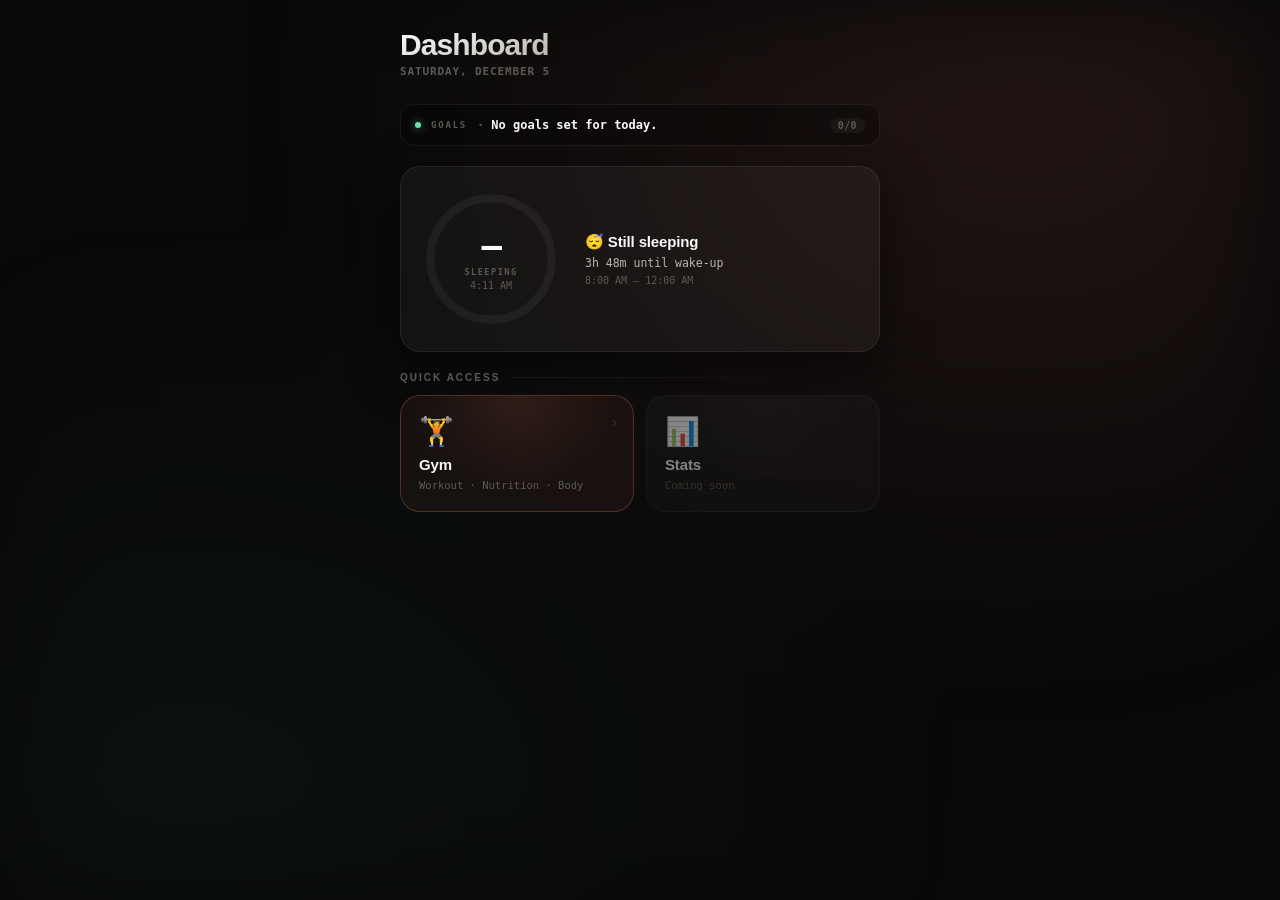
==== commit 1e304085: "New function and UI" ====
--- a/index.html
+++ b/index.html
@@ -8,24 +8,33 @@
   :root {
     --text-primary: #FAFAFA;
     --text-secondary: #B8B6B0;
-    --text-tertiary: #76746E;
+    --text-tertiary: #5C5A54;
     --success: #6BE3A4;
     --warning: #F2C063;
     --danger: #FF6B6B;
+    --accent: #E07658;
+    --bg: #080809;
+    --surface: rgba(255,255,255,0.038);
+    --surface-hover: rgba(255,255,255,0.065);
+    --border: rgba(255,255,255,0.07);
+    --border-strong: rgba(255,255,255,0.14);
     --font-mono: ui-monospace, "SF Mono", Menlo, Consolas, monospace;
     --font-sans: -apple-system, BlinkMacSystemFont, "Inter", "Segoe UI", Roboto, Helvetica, Arial, sans-serif;
+    --radius-sm: 10px;
+    --radius-md: 14px;
+    --radius-lg: 20px;
+    --shadow-card: 0 16px 48px rgba(0,0,0,0.55);
   }
 
   *, *::before, *::after { box-sizing: border-box; margin: 0; padding: 0; }
-
   html { height: 100%; }
 
   body {
     font-family: var(--font-sans);
-    background-color: #050506;
+    background-color: var(--bg);
     color: var(--text-primary);
     min-height: 100vh;
-    padding: max(env(safe-area-inset-top, 24px), 24px) 24px 48px;
+    padding: max(env(safe-area-inset-top, 28px), 28px) 20px 60px;
     position: relative;
     overflow-x: hidden;
   }
@@ -35,11 +44,10 @@
     position: fixed;
     inset: 0;
     background:
-      radial-gradient(ellipse at 82% 14%, rgba(224,118,88,0.16) 0%, transparent 55%),
-      radial-gradient(ellipse at 18% 90%, rgba(180,180,200,0.06) 0%, transparent 55%);
-    filter: blur(40px);
+      radial-gradient(ellipse at 80% 10%, rgba(224,118,88,0.12) 0%, transparent 52%),
+      radial-gradient(ellipse at 15% 88%, rgba(107,227,164,0.05) 0%, transparent 50%);
+    filter: blur(60px);
     pointer-events: none;
-    animation: washDrift 36s ease-in-out infinite alternate;
     z-index: 0;
   }
 
@@ -47,62 +55,71 @@
     content: '';
     position: fixed;
     inset: 0;
-    background-image: url("data:image/svg+xml,%3Csvg xmlns='http://www.w3.org/2000/svg' width='3' height='3'%3E%3Crect width='1' height='1' fill='rgba(255,255,255,0.014)'/%3E%3C/svg%3E");
-    background-size: 3px 3px;
+    background-image: url("data:image/svg+xml,%3Csvg xmlns='http://www.w3.org/2000/svg' width='4' height='4'%3E%3Crect width='1' height='1' fill='rgba(255,255,255,0.010)'/%3E%3C/svg%3E");
+    background-size: 4px 4px;
     pointer-events: none;
     z-index: 0;
-  }
-
-  @keyframes washDrift {
-    0%   { transform: translate(0, 0) scale(1); }
-    50%  { transform: translate(-2%, 1.5%) scale(1.03); }
-    100% { transform: translate(2%, -1%) scale(0.97); }
   }
 
   .page-wrap {
     position: relative;
     z-index: 1;
-    max-width: 1100px;
+    max-width: 480px;
     margin: 0 auto;
   }
 
-  /* Card chassis */
+  /* ── Views ── */
+  .view { display: none; }
+  .view.active { display: block; }
+
+  /* ── Card ── */
   .card {
-    background: rgba(255,255,255,0.04);
-    border-radius: 16px;
-    padding: 20px 22px;
-    backdrop-filter: blur(24px) saturate(1.2);
-    box-shadow: 0 12px 40px rgba(0,0,0,0.45);
-  }
-
-  /* ── Page Title ── */
+    background: var(--surface);
+    border-radius: var(--radius-lg);
+    padding: 22px 20px;
+    border: 1px solid var(--border);
+    box-shadow: var(--shadow-card);
+  }
+
+  /* ── Dashboard header ── */
+  .dash-header {
+    display: flex;
+    align-items: flex-start;
+    justify-content: space-between;
+    margin-bottom: 26px;
+  }
+
   .dash-title {
-    font-size: 28px;
-    font-weight: 700;
-    letter-spacing: -0.025em;
-    background: linear-gradient(180deg, #FFFFFF 0%, #C7C4BC 120%);
+    font-size: 30px;
+    font-weight: 800;
+    letter-spacing: -0.03em;
+    background: linear-gradient(160deg, #FFFFFF 0%, #9E9C96 130%);
     -webkit-background-clip: text;
     background-clip: text;
     -webkit-text-fill-color: transparent;
-    margin-bottom: 14px;
+    line-height: 1.1;
+  }
+
+  .dash-date {
+    font-family: var(--font-mono);
+    font-size: 11px;
+    font-weight: 600;
+    letter-spacing: 0.08em;
+    color: var(--text-tertiary);
+    text-transform: uppercase;
+    margin-top: 4px;
   }
 
   /* ── Goal Ticker ── */
-  .ticker-row {
-    margin-bottom: 18px;
-  }
-
   .goal-ticker {
     display: flex;
-    flex-direction: row;
     align-items: center;
     gap: 10px;
-    padding: 7px 12px;
-    border-radius: 12px;
-    background-image:
-      linear-gradient(180deg, rgba(0,0,0,0.42) 0%, rgba(0,0,0,0.30) 100%),
-      repeating-linear-gradient(0deg, rgba(255,255,255,0.025) 0, rgba(255,255,255,0.025) 1px, transparent 1px, transparent 3px);
-    box-shadow: inset 0 1px 0 rgba(255,255,255,0.04);
+    padding: 10px 14px;
+    border-radius: var(--radius-md);
+    background: rgba(0,0,0,0.3);
+    border: 1px solid var(--border);
+    margin-bottom: 20px;
     position: relative;
     overflow: hidden;
   }
@@ -114,8 +131,8 @@
     left: -40%;
     width: 30%;
     height: 100%;
-    background: linear-gradient(90deg, transparent, rgba(255,255,255,0.04), transparent);
-    animation: tickerSweep 8s ease-in-out infinite;
+    background: linear-gradient(90deg, transparent, rgba(255,255,255,0.03), transparent);
+    animation: tickerSweep 9s ease-in-out infinite;
     pointer-events: none;
   }
 
@@ -124,135 +141,103 @@
     100% { left: 110%; }
   }
 
-  .goal-ticker-led {
+  .ticker-dot {
+    width: 6px;
+    height: 6px;
+    border-radius: 50%;
+    background: var(--success);
+    box-shadow: 0 0 8px rgba(107,227,164,0.7);
+    animation: ledPulse 1.8s ease-in-out infinite;
+    flex-shrink: 0;
+  }
+
+  @keyframes ledPulse {
+    0%,100% { opacity: 1; transform: scale(1); }
+    50%      { opacity: 0.4; transform: scale(0.8); }
+  }
+
+  .ticker-label {
+    font-family: var(--font-mono);
+    font-size: 9px;
+    font-weight: 800;
+    letter-spacing: 0.20em;
+    color: var(--text-tertiary);
+    flex-shrink: 0;
+    text-transform: uppercase;
+  }
+
+  .ticker-stage {
+    flex: 1;
+    height: 20px;
+    position: relative;
+    overflow: hidden;
+  }
+
+  .ticker-row {
     display: flex;
     align-items: center;
-    flex-shrink: 0;
-  }
-
-  .goal-ticker-led-dot {
-    display: block;
-    width: 7px;
-    height: 7px;
-    border-radius: 50%;
-    background: #6BE3A4;
-    box-shadow: 0 0 8px rgba(107,227,164,0.7);
-    animation: ledPulse 1.6s ease-in-out infinite;
-  }
-
-  @keyframes ledPulse {
-    0%,100% { opacity: 1; transform: scale(1); }
-    50%      { opacity: 0.45; transform: scale(0.85); }
-  }
-
-  .goal-ticker-label {
+    gap: 7px;
+    height: 20px;
     font-family: var(--font-mono);
-    font-size: 9.5px;
-    font-weight: 800;
-    letter-spacing: 0.18em;
-    color: var(--text-tertiary);
-    flex-shrink: 0;
-  }
-
-  .goal-ticker-stage {
-    flex: 1;
-    height: 22px;
-    position: relative;
-    overflow: hidden;
-  }
-
-  .goal-ticker-row {
-    display: flex;
-    flex-direction: row;
-    align-items: center;
-    gap: 8px;
-    height: 22px;
-    font-family: var(--font-mono);
-    font-size: 12.5px;
+    font-size: 12px;
     font-weight: 600;
-    font-variant-numeric: tabular-nums;
     color: var(--text-primary);
     white-space: nowrap;
     position: absolute;
     width: 100%;
-    top: 0;
-    left: 0;
-  }
-
-  .goal-ticker-row.is-leaving {
-    animation: ticker-leave 0.45s cubic-bezier(0.55, 0, 0.55, 1) forwards;
-  }
-
-  .goal-ticker-row.is-entering {
-    animation: ticker-enter 0.45s cubic-bezier(0.22, 1, 0.36, 1) forwards;
+    top: 0; left: 0;
+  }
+
+  .ticker-row.is-leaving {
+    animation: ticker-leave 0.4s cubic-bezier(0.55,0,0.55,1) forwards;
+  }
+
+  .ticker-row.is-entering {
+    animation: ticker-enter 0.4s cubic-bezier(0.22,1,0.36,1) forwards;
   }
 
   @keyframes ticker-leave {
-    from { opacity: 1; transform: translateY(0); }
-    to   { opacity: 0; transform: translateY(-100%); }
+    from { opacity:1; transform:translateY(0); }
+    to   { opacity:0; transform:translateY(-100%); }
   }
 
   @keyframes ticker-enter {
-    from { opacity: 0; transform: translateY(100%); }
-    to   { opacity: 1; transform: translateY(0); }
-  }
-
-  .goal-ticker-status {
-    width: 18px;
-    flex-shrink: 0;
-    display: flex;
-    align-items: center;
-    justify-content: center;
-  }
-
-  .goal-ticker-status[data-status="done"]    { color: #6BE3A4; }
-  .goal-ticker-status[data-status="pending"] { color: var(--text-tertiary); }
-  .goal-ticker-status[data-status="empty"]   { color: var(--text-tertiary); }
-
-  .goal-ticker-text {
-    flex: 1;
-    overflow: hidden;
-    text-overflow: ellipsis;
-  }
-
-  .goal-ticker-meta {
+    from { opacity:0; transform:translateY(100%); }
+    to   { opacity:1; transform:translateY(0); }
+  }
+
+  .ticker-status[data-status="done"]    { color: var(--success); }
+  .ticker-status[data-status="pending"] { color: var(--text-tertiary); }
+  .ticker-status[data-status="empty"]   { color: var(--text-tertiary); }
+
+  .ticker-meta {
     font-family: var(--font-mono);
-    font-size: 11px;
+    font-size: 10px;
     font-weight: 700;
-    font-variant-numeric: tabular-nums;
-    color: var(--text-secondary);
-    letter-spacing: 0.04em;
-    padding: 3px 8px;
+    color: var(--text-tertiary);
+    padding: 2px 8px;
     border-radius: 999px;
     background: rgba(255,255,255,0.04);
     flex-shrink: 0;
-  }
-
-  /* ── Day Ring ── */
-  .day-ring-section {
+    letter-spacing: 0.04em;
+  }
+
+  /* ── Day Ring Card ── */
+  .ring-card {
     margin-bottom: 20px;
-  }
-
-  .day-ring-wrap {
     display: flex;
-    flex-direction: row;
     align-items: center;
-    justify-content: center;
-    gap: 26px;
-    flex-wrap: wrap;
+    gap: 24px;
   }
 
   .ring-svg-wrap {
-    width: 168px;
-    height: 168px;
+    width: 140px;
+    height: 140px;
     position: relative;
     flex-shrink: 0;
   }
 
-  .ring-svg-wrap svg {
-    width: 100%;
-    height: 100%;
-  }
+  .ring-svg-wrap svg { width: 100%; height: 100%; }
 
   .ring-overlay {
     position: absolute;
@@ -261,13 +246,13 @@
     flex-direction: column;
     align-items: center;
     justify-content: center;
+    gap: 0;
     pointer-events: none;
-    gap: 0;
   }
 
   .ring-pct {
     font-family: var(--font-mono);
-    font-size: 40px;
+    font-size: 34px;
     font-weight: 800;
     letter-spacing: -0.04em;
     font-variant-numeric: tabular-nums;
@@ -277,619 +262,246 @@
 
   .ring-phase {
     font-family: var(--font-mono);
-    font-size: 9.5px;
+    font-size: 8.5px;
     font-weight: 800;
-    letter-spacing: 0.16em;
+    letter-spacing: 0.18em;
     text-transform: uppercase;
     color: var(--text-tertiary);
     margin-top: 5px;
+  }
+
+  .ring-clock {
+    font-family: var(--font-mono);
+    font-size: 10px;
+    color: var(--text-tertiary);
+    margin-top: 3px;
+  }
+
+  .ring-info {
+    display: flex;
+    flex-direction: column;
+    gap: 5px;
+    min-width: 0;
+  }
+
+  .ring-status {
+    font-size: 15px;
+    font-weight: 700;
+    color: var(--text-primary);
+    letter-spacing: -0.01em;
+  }
+
+  .ring-remaining {
+    font-family: var(--font-mono);
+    font-size: 11.5px;
+    color: var(--text-secondary);
+  }
+
+  .ring-hours {
+    font-family: var(--font-mono);
+    font-size: 10px;
+    color: var(--text-tertiary);
+  }
+
+  /* ── Section label ── */
+  .section-label {
+    font-size: 10px;
+    font-weight: 700;
+    letter-spacing: 0.20em;
+    text-transform: uppercase;
+    color: var(--text-tertiary);
+    margin-bottom: 12px;
+    display: flex;
+    align-items: center;
+    gap: 10px;
+  }
+
+  .section-label::after {
+    content: '';
+    flex: 1;
+    height: 1px;
+    background: linear-gradient(90deg, var(--border), transparent);
+  }
+
+  /* ── Quick Actions Grid ── */
+  .quick-grid {
+    display: grid;
+    grid-template-columns: 1fr 1fr;
+    gap: 12px;
+    margin-bottom: 20px;
+  }
+
+  .quick-tile {
+    background: var(--surface);
+    border: 1px solid var(--border);
+    border-radius: var(--radius-lg);
+    padding: 22px 18px 20px;
+    cursor: pointer;
+    transition: background 0.18s, border-color 0.18s, transform 0.14s;
+    display: flex;
+    flex-direction: column;
+    gap: 10px;
+    -webkit-tap-highlight-color: transparent;
+    position: relative;
+    overflow: hidden;
+  }
+
+  .quick-tile::before {
+    content: '';
+    position: absolute;
+    inset: 0;
+    border-radius: inherit;
+    background: radial-gradient(circle at 50% 0%, rgba(255,255,255,0.04), transparent 60%);
+    pointer-events: none;
+  }
+
+  .quick-tile:hover {
+    background: var(--surface-hover);
+    border-color: var(--border-strong);
+    transform: translateY(-2px);
+  }
+
+  .quick-tile:active { transform: scale(0.97) translateY(0); }
+
+  .quick-tile.gym-tile {
+    border-color: rgba(224,118,88,0.3);
+    background: rgba(224,118,88,0.06);
+  }
+
+  .quick-tile.gym-tile::before {
+    background: radial-gradient(ellipse at 50% 0%, rgba(224,118,88,0.12), transparent 60%);
+  }
+
+  .quick-tile.gym-tile:hover {
+    background: rgba(224,118,88,0.10);
+    border-color: rgba(224,118,88,0.5);
+  }
+
+  .tile-icon {
+    font-size: 28px;
     line-height: 1;
   }
 
-  .ring-clock {
+  .tile-title {
+    font-size: 15px;
+    font-weight: 700;
+    color: var(--text-primary);
+    letter-spacing: -0.01em;
+  }
+
+  .tile-stat {
     font-family: var(--font-mono);
     font-size: 10.5px;
     color: var(--text-tertiary);
-    margin-top: 4px;
-    line-height: 1;
-  }
-
-  .ring-info {
-    max-width: 280px;
-    display: flex;
-    flex-direction: column;
-    gap: 6px;
-  }
-
-  .ring-status {
+    font-variant-numeric: tabular-nums;
+    margin-top: -4px;
+  }
+
+  .tile-arrow {
+    position: absolute;
+    top: 18px;
+    right: 16px;
+    color: var(--text-tertiary);
     font-size: 14px;
-    font-weight: 700;
-    color: var(--text-primary);
-  }
-
-  .ring-remaining {
-    font-family: var(--font-mono);
-    font-size: 12px;
-    color: var(--text-secondary);
-  }
-
-  .ring-hours {
-    font-family: var(--font-mono);
-    font-size: 11px;
-    color: var(--text-tertiary);
-  }
-
-  /* ── Section ── */
-  .section {
-    margin-bottom: 20px;
-  }
-
-  .section-title {
-    font-size: 10.5px;
-    font-weight: 700;
-    letter-spacing: 0.18em;
-    text-transform: uppercase;
-    color: var(--text-tertiary);
+    opacity: 0.5;
+  }
+
+  /* ── Gym Page ── */
+  .gym-header {
     display: flex;
     align-items: center;
     gap: 12px;
-    margin-bottom: 14px;
-  }
-
-  .section-title::before {
-    content: '';
-    width: 18px;
-    height: 1px;
-    background: var(--text-tertiary);
-    opacity: 0.6;
-    flex-shrink: 0;
-  }
-
-  .section-title::after {
-    content: '';
-    flex: 1;
-    height: 1px;
-    background: linear-gradient(90deg, rgba(255,255,255,0.08), transparent);
-  }
-
-  /* ── GM Cards ── */
-  .gm-card {
-    background: rgba(255,255,255,0.04);
-    border-radius: 16px;
-    padding: 20px 22px;
-    backdrop-filter: blur(24px) saturate(1.2);
-    box-shadow: 0 12px 40px rgba(0,0,0,0.45);
-    margin-bottom: 14px;
-    transition: background 0.5s;
-  }
-
-  .gm-card.gm-all-done {
-    background:
-      radial-gradient(ellipse at 50% 0%, rgba(107,227,164,0.08) 0%, transparent 60%),
-      rgba(255,255,255,0.04);
-  }
-
-  .gm-card-header {
-    display: flex;
-    flex-direction: row;
-    justify-content: space-between;
-    align-items: flex-start;
-    flex-wrap: wrap;
-    gap: 10px;
-    margin-bottom: 14px;
-  }
-
-  .gm-header-left { display: flex; flex-direction: column; }
-
-  .gm-eyebrow {
-    font-size: 10.5px;
-    font-weight: 700;
-    letter-spacing: 0.18em;
-    text-transform: uppercase;
-    color: var(--text-tertiary);
-    margin-bottom: 6px;
-  }
-
-  .gm-progress-row {
-    display: flex;
-    flex-direction: row;
-    align-items: baseline;
-    gap: 6px;
-  }
-
-  .gm-progress-num {
-    font-size: 42px;
-    font-weight: 700;
-    letter-spacing: -0.045em;
-    font-variant-numeric: tabular-nums;
-    line-height: 1;
-    transition: color 0.3s;
-  }
-
-  .gm-all-done .gm-progress-num { color: var(--success); }
-
-  .gm-progress-total {
-    font-family: var(--font-mono);
+    margin-bottom: 26px;
+  }
+
+  .back-btn {
+    width: 40px;
+    height: 40px;
+    border-radius: var(--radius-sm);
+    background: var(--surface);
+    border: 1px solid var(--border);
+    color: var(--text-primary);
     font-size: 18px;
-    color: var(--text-tertiary);
-  }
-
-  .gm-progress-label {
-    font-size: 11px;
-    font-weight: 600;
-    letter-spacing: 0.10em;
-    text-transform: uppercase;
-    color: var(--text-tertiary);
-    transition: color 0.3s;
-  }
-
-  .gm-all-done .gm-progress-label { color: var(--success); }
-
-  .gm-streak {
-    display: inline-flex;
-    align-items: center;
-    gap: 6px;
-    padding: 8px 12px;
-    border-radius: 999px;
-    background: rgba(255,255,255,0.04);
-    color: var(--text-tertiary);
-    border: 1px solid rgba(255,255,255,0.06);
-    font-size: 11px;
-    transition: background 0.3s, color 0.3s, border-color 0.3s;
-  }
-
-  .gm-streak.gm-streak-active {
-    background: rgba(242,192,99,0.10);
-    color: #F2C063;
-    border-color: rgba(242,192,99,0.32);
-  }
-
-  .gm-streak-icon { font-size: 13px; }
-
-  .gm-streak.gm-streak-active .gm-streak-icon {
-    filter: drop-shadow(0 0 6px rgba(242,192,99,0.6));
-  }
-
-  .gm-streak-num {
-    font-family: var(--font-mono);
-    font-variant-numeric: tabular-nums;
-    font-weight: 700;
-  }
-
-  .gm-streak-label {
-    text-transform: uppercase;
-    letter-spacing: 0.10em;
-    font-size: 10px;
-  }
-
-  /* Segmented bar */
-  .gm-bar {
-    display: flex;
-    flex-direction: row;
-    gap: 4px;
-    height: 6px;
-    margin-bottom: 16px;
-  }
-
-  .gm-bar:empty { display: none; }
-
-  .gm-bar-seg {
-    flex: 1;
-    border-radius: 3px;
-    background: rgba(255,255,255,0.10);
-    transition: background 0.3s, box-shadow 0.3s;
-  }
-
-  .gm-bar-seg-done {
-    background: #6BE3A4;
-    box-shadow: 0 0 6px rgba(107,227,164,0.40);
-  }
-
-  /* Goal list */
-  .goal-list {
-    list-style: none;
-    margin-bottom: 10px;
-  }
-
-  .empty-state {
-    font-size: 12px;
-    color: var(--text-tertiary);
-    font-style: italic;
-    padding: 14px 0;
-    text-align: center;
-  }
-
-  .goal-item {
-    display: flex;
-    flex-direction: row;
-    align-items: center;
-    gap: 12px;
-    padding: 12px 14px;
-    margin-bottom: 6px;
-    background: rgba(255,255,255,0.035);
-    border-radius: 12px;
-    border: 1px solid rgba(255,255,255,0.06);
-    transition: background 0.2s;
-    position: relative;
-  }
-
-  .goal-item:hover { background: rgba(255,255,255,0.055); }
-
-  .goal-item.goal-done {
-    opacity: 0.45;
-    background: rgba(107,227,164,0.04);
-  }
-
-  .goal-item.goal-done .goal-text {
-    text-decoration: line-through;
-    text-decoration-color: rgba(255,255,255,0.4);
-  }
-
-  .goal-item.goal-queued {
-    background: rgba(242,192,99,0.10);
-    box-shadow: inset 3px 0 0 0 #F2C063;
-  }
-
-  .goal-item.goal-queued .goal-text { color: #FFE2A8; }
-
-  .goal-item.is-queue-flashing {
-    animation: gm-queue-flash 0.48s cubic-bezier(0.22,1,0.36,1) forwards;
-  }
-
-  @keyframes gm-queue-flash {
-    0%   { background: rgba(255,255,255,0.035); transform: scale(1); }
-    40%  { background: rgba(242,192,99,0.32); transform: scale(1.015); }
-    100% { background: rgba(242,192,99,0.10); transform: scale(1); }
-  }
-
-  .goal-drag-handle {
-    width: 14px;
-    font-size: 13px;
-    color: var(--text-tertiary);
-    cursor: grab;
-    opacity: 0;
-    letter-spacing: -2px;
-    transition: opacity 0.15s;
-    flex-shrink: 0;
-    user-select: none;
-  }
-
-  .goal-item:hover .goal-drag-handle { opacity: 1; }
-
-  /* Custom checkbox */
-  .goal-checkbox-wrap {
-    position: relative;
-    width: 22px;
-    height: 22px;
-    flex-shrink: 0;
-  }
-
-  .goal-checkbox-wrap input[type="checkbox"] {
-    position: absolute;
-    opacity: 0;
-    width: 100%;
-    height: 100%;
-    cursor: pointer;
-    z-index: 1;
-    margin: 0;
-  }
-
-  .goal-checkbox-wrap input[type="checkbox"]:disabled { cursor: default; }
-
-  .goal-checkbox-visual {
-    position: absolute;
-    inset: 0;
-    border-radius: 7px;
-    border: 1.5px solid rgba(255,255,255,0.18);
-    background: rgba(10,10,11,0.6);
-    transition: background 0.2s, border-color 0.2s, box-shadow 0.2s;
-    pointer-events: none;
-  }
-
-  .goal-checkbox-visual::after {
-    content: '';
-    position: absolute;
-    top: 4px;
-    left: 7px;
-    width: 5px;
-    height: 9px;
-    border: 2px solid #0A0A0B;
-    border-top: none;
-    border-left: none;
-    transform: rotate(45deg) scale(0);
-    transition: transform 0.28s cubic-bezier(0.34, 1.56, 0.64, 1);
-  }
-
-  .goal-checkbox-wrap input:checked + .goal-checkbox-visual {
-    background: #6BE3A4;
-    border-color: #6BE3A4;
-    box-shadow: 0 0 12px rgba(107,227,164,0.40);
-  }
-
-  .goal-checkbox-wrap input:checked + .goal-checkbox-visual::after {
-    transform: rotate(45deg) scale(1);
-  }
-
-  .goal-text {
-    flex: 1;
-    font-size: 13.5px;
-    color: var(--text-primary);
-    outline: none;
-    min-width: 0;
-  }
-
-  .goal-text[contenteditable="true"] {
-    outline: 1px solid rgba(255,255,255,0.25);
-    border-radius: 4px;
-    padding: 2px 4px;
-  }
-
-  .gm-queue-btn {
-    background: none;
-    border: none;
-    cursor: pointer;
-    font-size: 14px;
-    color: var(--text-tertiary);
-    opacity: 0.55;
-    transition: opacity 0.15s, filter 0.15s, color 0.15s;
-    padding: 2px 4px;
-    flex-shrink: 0;
-  }
-
-  .gm-queue-btn.gm-queue-active {
-    color: #F2C063;
-    opacity: 1;
-    filter: drop-shadow(0 0 4px rgba(242,192,99,0.65));
-  }
-
-  .goal-delete {
-    background: none;
-    border: none;
-    cursor: pointer;
-    font-size: 16px;
-    color: var(--text-tertiary);
-    opacity: 0;
-    transition: opacity 0.15s, color 0.15s;
-    padding: 2px 4px;
-    flex-shrink: 0;
-    line-height: 1;
-  }
-
-  .goal-item:hover .goal-delete { opacity: 0.5; }
-  .goal-delete:hover { color: var(--danger) !important; opacity: 1 !important; }
-
-  /* Show more toggle */
-  .gm-show-more {
     display: flex;
     align-items: center;
     justify-content: center;
-    padding: 10px 14px;
-    margin-bottom: 6px;
-    border: 1px dashed rgba(255,255,255,0.12);
-    border-radius: 12px;
-    background: none;
-    color: var(--text-tertiary);
-    font-size: 12px;
     cursor: pointer;
-    width: 100%;
-    transition: border-color 0.15s, color 0.15s;
-  }
-
-  .gm-show-more:hover { border-color: rgba(255,255,255,0.25); color: var(--text-secondary); }
-
-  /* Push button */
-  .gm-push-btn {
-    display: none;
-    width: 100%;
-    padding: 10px 14px;
-    margin-bottom: 10px;
-    border: 1px dashed rgba(255,255,255,0.14);
-    border-radius: 12px;
-    background: none;
-    color: var(--text-tertiary);
-    font-size: 12px;
+    flex-shrink: 0;
+    transition: background 0.15s, border-color 0.15s;
+    -webkit-tap-highlight-color: transparent;
+  }
+
+  .back-btn:hover { background: var(--surface-hover); border-color: var(--border-strong); }
+  .back-btn:active { transform: scale(0.94); }
+
+  .gym-page-title {
+    font-size: 22px;
+    font-weight: 800;
+    letter-spacing: -0.025em;
+    color: var(--text-primary);
+  }
+
+  .gym-hub-grid {
+    display: grid;
+    grid-template-columns: 1fr 1fr;
+    gap: 10px;
+    margin-bottom: 4px;
+  }
+
+  .gym-hub-tile {
+    background: var(--surface);
+    border-radius: var(--radius-lg);
+    padding: 20px 16px 18px;
+    border: 1px solid var(--border);
     cursor: pointer;
-    transition: border-color 0.15s, color 0.15s;
-    font-family: var(--font-sans);
-  }
-
-  .gm-push-btn:hover { border-color: rgba(255,255,255,0.3); color: var(--text-primary); }
-  .gm-push-btn.visible { display: block; }
-
-  /* Input row */
-  .goal-input-wrap {
+    transition: background 0.18s, border-color 0.18s, transform 0.14s;
     display: flex;
-    flex-direction: row;
+    flex-direction: column;
     gap: 8px;
-    align-items: center;
-    border-top: 1px solid rgba(255,255,255,0.06);
-    padding-top: 14px;
-    margin-top: 14px;
-    flex-wrap: wrap;
-  }
-
-  .goal-input {
-    flex: 1;
-    min-width: 160px;
-    padding: 11px 14px;
-    border-radius: 12px;
-    border: 1px solid rgba(255,255,255,0.08);
-    background: rgba(255,255,255,0.04);
-    color: var(--text-primary);
-    font-family: var(--font-sans);
-    font-size: 13px;
-    outline: none;
-    transition: border-color 0.2s;
-  }
-
-  .goal-input::placeholder { color: var(--text-tertiary); }
-  .goal-input:focus { border-color: rgba(255,255,255,0.25); }
-
-  .goal-add-btn {
-    padding: 11px 20px;
-    border-radius: 12px;
-    border: none;
-    background: linear-gradient(180deg, #FFFFFF 0%, #E8E5DD 100%);
-    color: #0A0A0B;
-    font-weight: 700;
-    font-size: 13px;
-    cursor: pointer;
-    font-family: var(--font-sans);
-    box-shadow:
-      0 1px 0 rgba(255,255,255,0.4) inset,
-      0 4px 12px rgba(0,0,0,0.35),
-      0 1px 3px rgba(0,0,0,0.25);
-    transition: transform 0.15s, box-shadow 0.15s;
-    white-space: nowrap;
-  }
-
-  .goal-add-btn:hover {
-    transform: translateY(-1px);
-    box-shadow:
-      0 1px 0 rgba(255,255,255,0.5) inset,
-      0 6px 16px rgba(0,0,0,0.40),
-      0 2px 4px rgba(0,0,0,0.28);
-  }
-
-  .goal-polish-btn {
-    padding: 11px 20px;
-    border-radius: 12px;
-    border: 1px solid rgba(255,255,255,0.10);
-    background: rgba(255,255,255,0.04);
-    color: var(--text-primary);
-    font-weight: 700;
-    font-size: 13px;
-    cursor: pointer;
-    font-family: var(--font-sans);
-    transition: background 0.15s, transform 0.15s;
-    white-space: nowrap;
-  }
-
-  .goal-polish-btn:hover {
-    background: rgba(255,255,255,0.08);
-    transform: translateY(-1px);
-  }
-
-  .polish-status {
-    width: 100%;
-    font-size: 11px;
-    color: var(--text-tertiary);
-    min-height: 16px;
-    margin-top: 4px;
-  }
-
-  .polish-status.error { color: var(--danger); }
-
-  /* Tomorrow card specifics */
-  .gm-card-tomorrow .gm-progress-row { display: none; }
-
-  .gm-tomorrow-sub {
-    font-size: 12px;
-    color: var(--text-tertiary);
-    margin-top: 4px;
-  }
-
-  .gm-tomorrow-count {
-    font-family: var(--font-mono);
-    font-size: 11px;
-    font-variant-numeric: tabular-nums;
-    text-transform: uppercase;
-    color: var(--text-tertiary);
-    letter-spacing: 0.06em;
-  }
-
-  /* Drag-over indicator */
-  .goal-item.drag-over-top    { border-top: 2px solid rgba(255,255,255,0.35); }
-  .goal-item.drag-over-bottom { border-bottom: 2px solid rgba(255,255,255,0.35); }
-
-  /* Responsive */
-  @media (max-width: 480px) {
-    .dash-title { font-size: 22px; }
-
-    .goal-ticker { padding: 9px 12px; }
-    .goal-ticker-label { font-size: 9px; letter-spacing: 0.14em; }
-    .goal-ticker-row { font-size: 12px; }
-    .goal-ticker-meta { font-size: 10px; padding: 2px 7px; }
-
-    .ring-svg-wrap { width: 144px; height: 144px; }
-    .ring-pct { font-size: 32px; }
-    .ring-status { font-size: 13px; }
-  }
-
-  /* ═══════════════════════════════════════
-     TRAINING SECTION
-  ═══════════════════════════════════════ */
-
+    -webkit-tap-highlight-color: transparent;
+    position: relative;
+  }
+
+  .gym-hub-tile:hover {
+    background: var(--surface-hover);
+    border-color: var(--border-strong);
+    transform: translateY(-2px);
+  }
+
+  .gym-hub-tile:active { transform: scale(0.97); }
+
+  /* ── Gym subviews ── */
   .tr-view { display: none; }
   .tr-view.tr-active { display: block; }
-
-  .tr-hub-grid {
-    display: grid;
-    grid-template-columns: repeat(2, 1fr);
-    gap: 12px;
-  }
-
-  .tr-tile {
-    background: rgba(255,255,255,0.04);
-    border-radius: 16px;
-    padding: 18px 16px;
-    backdrop-filter: blur(24px) saturate(1.2);
-    box-shadow: 0 12px 40px rgba(0,0,0,0.45);
-    border: 1px solid rgba(255,255,255,0.06);
-    cursor: pointer;
-    transition: background 0.18s, transform 0.15s, border-color 0.18s;
-    display: flex;
-    flex-direction: column;
-    gap: 6px;
-    -webkit-tap-highlight-color: transparent;
-    min-height: 100px;
-  }
-  .tr-tile:active { transform: scale(0.97); }
-  .tr-tile:hover { background: rgba(255,255,255,0.07); border-color: rgba(255,255,255,0.12); }
-
-  .tr-tile-icon { font-size: 26px; line-height: 1; }
-  .tr-tile-title { font-size: 14px; font-weight: 700; color: var(--text-primary); margin-top: 2px; }
-  .tr-tile-stat { font-family: var(--font-mono); font-size: 11px; color: var(--text-tertiary); font-variant-numeric: tabular-nums; }
 
   .tr-subview-header {
     display: flex;
     align-items: center;
     gap: 12px;
-    margin-bottom: 18px;
-  }
-
-  .tr-back-btn {
-    background: rgba(255,255,255,0.06);
-    border: 1px solid rgba(255,255,255,0.10);
-    border-radius: 10px;
+    margin-bottom: 20px;
+  }
+
+  .tr-subview-title {
+    font-size: 18px;
+    font-weight: 700;
     color: var(--text-primary);
-    font-size: 18px;
-    width: 38px;
-    height: 38px;
-    display: flex;
-    align-items: center;
-    justify-content: center;
-    cursor: pointer;
-    transition: background 0.15s;
-    flex-shrink: 0;
-    -webkit-tap-highlight-color: transparent;
-  }
-  .tr-back-btn:active { background: rgba(255,255,255,0.14); }
-
-  .tr-subview-title { font-size: 20px; font-weight: 700; color: var(--text-primary); letter-spacing: -0.02em; }
-
+    letter-spacing: -0.02em;
+  }
+
+  /* ── Rows & inputs ── */
   .tr-row {
     display: flex;
     align-items: center;
     gap: 10px;
-    padding: 12px 14px;
+    padding: 13px 14px;
     margin-bottom: 6px;
-    background: rgba(255,255,255,0.035);
-    border-radius: 12px;
-    border: 1px solid rgba(255,255,255,0.06);
+    background: var(--surface);
+    border-radius: var(--radius-md);
+    border: 1px solid var(--border);
     transition: background 0.15s;
   }
-  .tr-row:hover { background: rgba(255,255,255,0.055); }
+
+  .tr-row:hover { background: var(--surface-hover); }
   .tr-row-label { flex: 1; font-size: 13.5px; color: var(--text-primary); }
   .tr-row-meta { font-family: var(--font-mono); font-size: 11.5px; color: var(--text-secondary); font-variant-numeric: tabular-nums; }
 
@@ -904,189 +516,230 @@
     transition: color 0.15s, background 0.15s;
     -webkit-tap-highlight-color: transparent;
   }
-  .tr-icon-btn:hover { color: var(--text-primary); background: rgba(255,255,255,0.08); }
+
+  .tr-icon-btn:hover { color: var(--text-primary); background: rgba(255,255,255,0.07); }
   .tr-icon-btn.danger:hover { color: var(--danger); background: rgba(255,107,107,0.08); }
 
   .tr-primary-btn {
     width: 100%;
-    padding: 13px 20px;
-    border-radius: 12px;
+    padding: 14px 20px;
+    border-radius: var(--radius-md);
     border: none;
-    background: linear-gradient(180deg, #FFFFFF 0%, #E8E5DD 100%);
+    background: linear-gradient(160deg, #FFFFFF 0%, #D8D5CC 100%);
     color: #0A0A0B;
     font-weight: 700;
     font-size: 14px;
     cursor: pointer;
     font-family: var(--font-sans);
-    box-shadow: 0 1px 0 rgba(255,255,255,0.4) inset, 0 4px 12px rgba(0,0,0,0.35);
-    transition: transform 0.15s, box-shadow 0.15s;
-  }
-  .tr-primary-btn:hover { transform: translateY(-1px); }
+    box-shadow: 0 1px 0 rgba(255,255,255,0.5) inset, 0 4px 14px rgba(0,0,0,0.40);
+    transition: transform 0.14s, box-shadow 0.14s;
+    letter-spacing: -0.01em;
+  }
+
+  .tr-primary-btn:hover { transform: translateY(-1px); box-shadow: 0 1px 0 rgba(255,255,255,0.5) inset, 0 6px 20px rgba(0,0,0,0.45); }
   .tr-primary-btn:active { transform: scale(0.99); }
-  .tr-primary-btn:disabled { opacity: 0.5; cursor: default; transform: none; }
+  .tr-primary-btn:disabled { opacity: 0.45; cursor: default; transform: none; }
 
   .tr-secondary-btn {
     padding: 11px 18px;
-    border-radius: 12px;
-    border: 1px solid rgba(255,255,255,0.10);
-    background: rgba(255,255,255,0.04);
+    border-radius: var(--radius-md);
+    border: 1px solid var(--border);
+    background: var(--surface);
     color: var(--text-primary);
     font-weight: 600;
     font-size: 13px;
     cursor: pointer;
     font-family: var(--font-sans);
-    transition: background 0.15s;
+    transition: background 0.15s, border-color 0.15s;
     -webkit-tap-highlight-color: transparent;
   }
-  .tr-secondary-btn:hover { background: rgba(255,255,255,0.08); }
+
+  .tr-secondary-btn:hover { background: var(--surface-hover); border-color: var(--border-strong); }
 
   .tr-input {
-    padding: 11px 14px;
-    border-radius: 12px;
-    border: 1px solid rgba(255,255,255,0.08);
-    background: rgba(255,255,255,0.04);
+    padding: 12px 14px;
+    border-radius: var(--radius-md);
+    border: 1px solid var(--border);
+    background: rgba(255,255,255,0.03);
     color: var(--text-primary);
     font-family: var(--font-sans);
     font-size: 13px;
     outline: none;
-    transition: border-color 0.2s;
+    transition: border-color 0.2s, background 0.2s;
     width: 100%;
   }
+
   .tr-input::placeholder { color: var(--text-tertiary); }
-  .tr-input:focus { border-color: rgba(255,255,255,0.25); }
+  .tr-input:focus { border-color: var(--border-strong); background: rgba(255,255,255,0.05); }
   select.tr-input { cursor: pointer; }
   select.tr-input option { background: #1a1a1b; color: var(--text-primary); }
 
   .tr-form-label {
-    font-size: 10.5px;
+    font-size: 10px;
     font-weight: 700;
-    letter-spacing: 0.12em;
+    letter-spacing: 0.14em;
     text-transform: uppercase;
     color: var(--text-tertiary);
     margin-bottom: 5px;
     display: block;
   }
 
-  /* ── Workout ── */
-  .tr-units-toggle { display: flex; border-radius: 10px; overflow: hidden; border: 1px solid rgba(255,255,255,0.10); width: fit-content; }
-  .tr-units-btn { padding: 6px 16px; border: none; background: rgba(255,255,255,0.04); color: var(--text-tertiary); font-size: 12px; font-weight: 600; cursor: pointer; transition: background 0.15s, color 0.15s; font-family: var(--font-sans); }
-  .tr-units-btn.active { background: rgba(255,255,255,0.14); color: var(--text-primary); }
+  /* ── Workout styles ── */
+  .tr-units-toggle { display: flex; border-radius: 10px; overflow: hidden; border: 1px solid var(--border); width: fit-content; }
+  .tr-units-btn { padding: 7px 18px; border: none; background: rgba(255,255,255,0.03); color: var(--text-tertiary); font-size: 12px; font-weight: 600; cursor: pointer; transition: background 0.15s, color 0.15s; font-family: var(--font-sans); }
+  .tr-units-btn.active { background: rgba(255,255,255,0.12); color: var(--text-primary); }
 
   .tr-day-tabs { display: flex; gap: 6px; flex-wrap: wrap; margin-bottom: 14px; }
-  .tr-day-tab { padding: 7px 14px; border-radius: 999px; border: 1px solid rgba(255,255,255,0.10); background: rgba(255,255,255,0.04); color: var(--text-secondary); font-size: 12px; font-weight: 600; cursor: pointer; transition: background 0.15s, color 0.15s, border-color 0.15s; -webkit-tap-highlight-color: transparent; }
-  .tr-day-tab.active { background: rgba(255,255,255,0.12); color: var(--text-primary); border-color: rgba(255,255,255,0.25); }
-
-  .tr-exercise-card { background: rgba(255,255,255,0.035); border-radius: 14px; border: 1px solid rgba(255,255,255,0.06); padding: 14px 16px; margin-bottom: 10px; }
+  .tr-day-tab { padding: 7px 14px; border-radius: 999px; border: 1px solid var(--border); background: var(--surface); color: var(--text-secondary); font-size: 12px; font-weight: 600; cursor: pointer; transition: all 0.15s; -webkit-tap-highlight-color: transparent; }
+  .tr-day-tab.active { background: rgba(255,255,255,0.12); color: var(--text-primary); border-color: var(--border-strong); }
+
+  .tr-exercise-card { background: var(--surface); border-radius: var(--radius-md); border: 1px solid var(--border); padding: 16px; margin-bottom: 10px; }
   .tr-exercise-name { font-size: 14px; font-weight: 700; color: var(--text-primary); margin-bottom: 4px; }
   .tr-exercise-target { font-family: var(--font-mono); font-size: 11px; color: var(--text-tertiary); margin-bottom: 12px; }
   .tr-exercise-target .tr-highlight { color: var(--warning); font-weight: 700; }
 
   .tr-set-row { display: flex; align-items: center; gap: 8px; margin-bottom: 8px; }
-  .tr-set-num { font-family: var(--font-mono); font-size: 11px; color: var(--text-tertiary); width: 24px; flex-shrink: 0; font-weight: 700; }
-  .tr-set-input { padding: 8px 6px; border-radius: 9px; border: 1px solid rgba(255,255,255,0.08); background: rgba(255,255,255,0.04); color: var(--text-primary); font-family: var(--font-mono); font-size: 13px; font-variant-numeric: tabular-nums; outline: none; width: 68px; transition: border-color 0.2s; text-align: center; }
-  .tr-set-input:focus { border-color: rgba(255,255,255,0.3); }
+  .tr-set-num { font-family: var(--font-mono); font-size: 11px; color: var(--text-tertiary); width: 26px; flex-shrink: 0; font-weight: 700; }
+  .tr-set-input { padding: 9px 6px; border-radius: 10px; border: 1px solid var(--border); background: rgba(255,255,255,0.035); color: var(--text-primary); font-family: var(--font-mono); font-size: 13px; font-variant-numeric: tabular-nums; outline: none; width: 68px; transition: border-color 0.2s, background 0.2s; text-align: center; }
+  .tr-set-input:focus { border-color: var(--border-strong); background: rgba(255,255,255,0.06); }
   .tr-set-x { color: var(--text-tertiary); font-size: 12px; font-family: var(--font-mono); }
-  .tr-set-check { width: 32px; height: 32px; border-radius: 9px; border: 1.5px solid rgba(255,255,255,0.18); background: rgba(10,10,11,0.6); cursor: pointer; display: flex; align-items: center; justify-content: center; font-size: 16px; color: transparent; transition: all 0.22s cubic-bezier(0.34,1.56,0.64,1); flex-shrink: 0; -webkit-tap-highlight-color: transparent; user-select: none; }
-  .tr-set-check.done { background: var(--success); border-color: var(--success); color: #0A0A0B; box-shadow: 0 0 10px rgba(107,227,164,0.4); }
-
-  .tr-rest-timer { display: none; align-items: center; justify-content: space-between; padding: 10px 14px; background: rgba(242,192,99,0.08); border: 1px solid rgba(242,192,99,0.20); border-radius: 10px; margin-bottom: 14px; }
+  .tr-set-check { width: 34px; height: 34px; border-radius: 10px; border: 1.5px solid var(--border-strong); background: rgba(10,10,11,0.6); cursor: pointer; display: flex; align-items: center; justify-content: center; font-size: 16px; color: transparent; transition: all 0.22s cubic-bezier(0.34,1.56,0.64,1); flex-shrink: 0; -webkit-tap-highlight-color: transparent; user-select: none; }
+  .tr-set-check.done { background: var(--success); border-color: var(--success); color: #0A0A0B; box-shadow: 0 0 12px rgba(107,227,164,0.35); }
+
+  .tr-rest-timer { display: none; align-items: center; justify-content: space-between; padding: 10px 14px; background: rgba(242,192,99,0.07); border: 1px solid rgba(242,192,99,0.18); border-radius: 10px; margin-bottom: 14px; }
   .tr-rest-timer.active { display: flex; }
   .tr-rest-label { font-family: var(--font-mono); font-size: 13px; color: var(--warning); font-weight: 700; }
-  .tr-rest-stop { font-size: 11px; color: var(--text-tertiary); cursor: pointer; padding: 4px 10px; border-radius: 6px; border: 1px solid rgba(255,255,255,0.08); background: none; transition: color 0.15s; font-family: var(--font-sans); }
+  .tr-rest-stop { font-size: 11px; color: var(--text-tertiary); cursor: pointer; padding: 4px 10px; border-radius: 6px; border: 1px solid var(--border); background: none; transition: color 0.15s; font-family: var(--font-sans); }
   .tr-rest-stop:hover { color: var(--text-primary); }
 
   /* ── Progression ── */
-  .tr-prog-exercise { background: rgba(255,255,255,0.035); border-radius: 14px; border: 1px solid rgba(255,255,255,0.06); padding: 16px; margin-bottom: 12px; }
+  .tr-prog-exercise { background: var(--surface); border-radius: var(--radius-md); border: 1px solid var(--border); padding: 16px; margin-bottom: 12px; }
   .tr-prog-ex-header { display: flex; justify-content: space-between; align-items: flex-start; margin-bottom: 10px; flex-wrap: wrap; gap: 6px; }
   .tr-prog-ex-name { font-size: 14px; font-weight: 700; color: var(--text-primary); }
-  .tr-prog-ex-next { font-family: var(--font-mono); font-size: 11px; color: var(--warning); font-weight: 700; padding: 3px 8px; background: rgba(242,192,99,0.10); border-radius: 6px; border: 1px solid rgba(242,192,99,0.20); }
+  .tr-prog-ex-next { font-family: var(--font-mono); font-size: 11px; color: var(--warning); font-weight: 700; padding: 3px 8px; background: rgba(242,192,99,0.08); border-radius: 6px; border: 1px solid rgba(242,192,99,0.18); }
 
   .tr-prog-pr-row { display: flex; gap: 10px; flex-wrap: wrap; margin-bottom: 12px; }
-  .tr-pr-badge { display: flex; flex-direction: column; gap: 2px; padding: 7px 11px; background: rgba(107,227,164,0.06); border: 1px solid rgba(107,227,164,0.15); border-radius: 8px; min-width: 72px; }
-  .tr-pr-badge.new-pr { background: rgba(107,227,164,0.12); border-color: rgba(107,227,164,0.35); animation: prPop 0.4s cubic-bezier(0.34,1.56,0.64,1); }
-  @keyframes prPop { from { transform: scale(0.9); opacity: 0.5; } to { transform: scale(1); opacity: 1; } }
-  .tr-pr-value { font-family: var(--font-mono); font-size: 14px; font-weight: 700; color: var(--success); font-variant-numeric: tabular-nums; }
+  .tr-pr-badge { display: flex; flex-direction: column; gap: 2px; padding: 8px 12px; background: rgba(107,227,164,0.05); border: 1px solid rgba(107,227,164,0.12); border-radius: 9px; min-width: 76px; }
+  .tr-pr-badge.new-pr { background: rgba(107,227,164,0.10); border-color: rgba(107,227,164,0.30); animation: prPop 0.4s cubic-bezier(0.34,1.56,0.64,1); }
+  @keyframes prPop { from { transform:scale(0.9); opacity:0.5; } to { transform:scale(1); opacity:1; } }
+  .tr-pr-value { font-family: var(--font-mono); font-size: 15px; font-weight: 700; color: var(--success); font-variant-numeric: tabular-nums; }
   .tr-pr-label { font-size: 9.5px; text-transform: uppercase; letter-spacing: 0.10em; color: var(--text-tertiary); font-weight: 600; }
 
-  .tr-chart-wrap { position: relative; width: 100%; height: 70px; margin-top: 4px; }
+  .tr-chart-wrap { position: relative; width: 100%; height: 72px; margin-top: 4px; }
   .tr-chart-wrap svg { width: 100%; height: 100%; overflow: visible; }
 
-  .tr-new-pr-flash { display: inline-flex; align-items: center; gap: 4px; font-size: 10px; font-weight: 700; text-transform: uppercase; letter-spacing: 0.10em; color: var(--success); padding: 2px 7px; background: rgba(107,227,164,0.12); border-radius: 5px; margin-left: 6px; }
+  .tr-new-pr-flash { display: inline-flex; align-items: center; gap: 4px; font-size: 10px; font-weight: 700; text-transform: uppercase; letter-spacing: 0.10em; color: var(--success); padding: 2px 7px; background: rgba(107,227,164,0.10); border-radius: 5px; margin-left: 6px; }
 
   /* ── Nutrition ── */
-  .tr-seg-bar { height: 6px; border-radius: 3px; background: rgba(255,255,255,0.08); overflow: hidden; margin-top: 4px; }
+  .tr-seg-bar { height: 5px; border-radius: 3px; background: rgba(255,255,255,0.07); overflow: hidden; margin-top: 4px; }
   .tr-seg-bar-fill { height: 100%; border-radius: 3px; transition: width 0.5s cubic-bezier(0.22,1,0.36,1); min-width: 3px; }
 
-  .tr-water-row { display: flex; align-items: center; gap: 10px; padding: 12px 14px; background: rgba(255,255,255,0.035); border-radius: 12px; border: 1px solid rgba(255,255,255,0.06); margin-top: 12px; flex-wrap: wrap; }
+  .tr-water-row { display: flex; align-items: center; gap: 10px; padding: 13px 14px; background: var(--surface); border-radius: var(--radius-md); border: 1px solid var(--border); margin-top: 14px; flex-wrap: wrap; }
   .tr-water-glasses { display: flex; gap: 4px; flex-wrap: wrap; flex: 1; }
-  .tr-water-glass { font-size: 20px; cursor: pointer; transition: transform 0.15s, filter 0.15s, opacity 0.15s; -webkit-tap-highlight-color: transparent; opacity: 0.22; }
+  .tr-water-glass { font-size: 20px; cursor: pointer; transition: transform 0.15s, filter 0.15s, opacity 0.15s; -webkit-tap-highlight-color: transparent; opacity: 0.20; }
   .tr-water-glass.filled { opacity: 1; filter: drop-shadow(0 0 4px rgba(100,180,255,0.5)); }
   .tr-water-glass:active { transform: scale(1.3); }
 
   /* ── Body ── */
   .tr-body-stat-row { display: flex; gap: 10px; flex-wrap: wrap; margin-bottom: 16px; }
-  .tr-stat-card { flex: 1; min-width: 90px; padding: 14px; background: rgba(255,255,255,0.035); border-radius: 12px; border: 1px solid rgba(255,255,255,0.06); display: flex; flex-direction: column; gap: 4px; }
+  .tr-stat-card { flex: 1; min-width: 86px; padding: 14px 12px; background: var(--surface); border-radius: var(--radius-md); border: 1px solid var(--border); display: flex; flex-direction: column; gap: 4px; }
   .tr-stat-value { font-family: var(--font-mono); font-size: 20px; font-weight: 800; font-variant-numeric: tabular-nums; color: var(--text-primary); letter-spacing: -0.04em; }
-  .tr-stat-label { font-size: 10px; text-transform: uppercase; letter-spacing: 0.12em; color: var(--text-tertiary); font-weight: 600; }
+  .tr-stat-label { font-size: 9.5px; text-transform: uppercase; letter-spacing: 0.12em; color: var(--text-tertiary); font-weight: 600; }
   .tr-stat-delta { font-family: var(--font-mono); font-size: 11px; font-weight: 700; font-variant-numeric: tabular-nums; }
   .tr-stat-delta.up   { color: var(--warning); }
   .tr-stat-delta.down { color: var(--success); }
   .tr-stat-delta.same { color: var(--text-tertiary); }
 
   /* ── History ── */
-  .tr-history-entry { background: rgba(255,255,255,0.035); border-radius: 14px; border: 1px solid rgba(255,255,255,0.06); padding: 14px 16px; margin-bottom: 8px; cursor: pointer; transition: background 0.15s; }
-  .tr-history-entry:hover { background: rgba(255,255,255,0.055); }
-  .tr-history-date { font-family: var(--font-mono); font-size: 11px; color: var(--text-tertiary); margin-bottom: 3px; font-weight: 600; letter-spacing: 0.04em; text-transform: uppercase; }
+  .tr-history-entry { background: var(--surface); border-radius: var(--radius-md); border: 1px solid var(--border); padding: 14px 16px; margin-bottom: 8px; cursor: pointer; transition: background 0.15s, border-color 0.15s; }
+  .tr-history-entry:hover { background: var(--surface-hover); border-color: var(--border-strong); }
+  .tr-history-date { font-family: var(--font-mono); font-size: 10.5px; color: var(--text-tertiary); margin-bottom: 3px; font-weight: 600; letter-spacing: 0.06em; text-transform: uppercase; }
   .tr-history-day { font-size: 14px; font-weight: 700; color: var(--text-primary); margin-bottom: 3px; }
   .tr-history-meta { font-family: var(--font-mono); font-size: 11px; color: var(--text-secondary); }
 
-  .tr-session-detail { background: rgba(255,255,255,0.035); border-radius: 14px; border: 1px solid rgba(255,255,255,0.06); padding: 14px 16px; margin-bottom: 8px; }
-
-  @media (max-width: 480px) {
-    .tr-hub-grid { gap: 8px; }
-    .tr-tile { padding: 14px 12px; min-height: 88px; }
-    .tr-tile-icon { font-size: 22px; }
-    .tr-tile-title { font-size: 13px; }
+  .tr-session-detail { background: var(--surface); border-radius: var(--radius-md); border: 1px solid var(--border); padding: 14px 16px; margin-bottom: 8px; }
+
+  /* ── Empty state ── */
+  .empty-state {
+    font-size: 12.5px;
+    color: var(--text-tertiary);
+    text-align: center;
+    padding: 28px 0;
+    font-style: italic;
+  }
+
+  /* ── Eyebrow label ── */
+  .eyebrow {
+    font-size: 10px;
+    font-weight: 700;
+    letter-spacing: 0.16em;
+    text-transform: uppercase;
+    color: var(--text-tertiary);
+    margin-bottom: 12px;
+  }
+
+  /* ── Divider ── */
+  .divider {
+    border: none;
+    border-top: 1px solid var(--border);
+    margin: 14px 0;
+  }
+
+  @media (max-width: 380px) {
+    body { padding: 20px 14px 52px; }
+    .dash-title { font-size: 26px; }
+    .quick-grid { gap: 8px; }
+    .quick-tile { padding: 18px 14px 16px; }
+    .tile-icon { font-size: 24px; }
+    .tile-title { font-size: 14px; }
     .tr-set-input { width: 58px; }
+    .ring-svg-wrap { width: 120px; height: 120px; }
+    .ring-pct { font-size: 28px; }
   }
 </style>
 </head>
 <body>
 <div class="page-wrap">
 
-  <!-- Component 1: Page Title -->
-  <h1 class="dash-title">My Dashboard</h1>
-
-  <!-- Component 2: Goal Ticker -->
-  <div class="ticker-row">
+  <!-- ══════════════════════════════════
+       DASHBOARD VIEW
+  ══════════════════════════════════ -->
+  <div id="viewDash" class="view active">
+
+    <!-- Header -->
+    <div class="dash-header">
+      <div>
+        <h1 class="dash-title">Dashboard</h1>
+        <div class="dash-date" id="dashDate">—</div>
+      </div>
+    </div>
+
+    <!-- Goal Ticker -->
     <div class="goal-ticker" id="goalTicker" aria-live="polite" aria-atomic="true">
-      <div class="goal-ticker-led"><span class="goal-ticker-led-dot"></span></div>
-      <div class="goal-ticker-label">GOALS</div>
-      <div class="goal-ticker-stage" id="goalTickerStage">
-        <div class="goal-ticker-row">
-          <span class="goal-ticker-status" data-status="">—</span>
-          <span class="goal-ticker-text">Loading…</span>
+      <span class="ticker-dot"></span>
+      <span class="ticker-label">Goals</span>
+      <div class="ticker-stage" id="goalTickerStage">
+        <div class="ticker-row">
+          <span class="ticker-status" data-status="">—</span>
+          <span class="ticker-text">Loading…</span>
         </div>
       </div>
-      <div class="goal-ticker-meta" id="goalTickerMeta">0/0</div>
+      <div class="ticker-meta" id="goalTickerMeta">0/0</div>
     </div>
-  </div>
-
-  <!-- Component 3: Day Ring -->
-  <div class="day-ring-section card">
-    <div class="day-ring-wrap">
+
+    <!-- Day Ring Card -->
+    <div class="card ring-card" style="margin-bottom:20px;">
       <div class="ring-svg-wrap">
         <svg viewBox="0 0 120 120" xmlns="http://www.w3.org/2000/svg">
           <defs>
             <filter id="ringGlow" x="-50%" y="-50%" width="200%" height="200%">
-              <feGaussianBlur in="SourceGraphic" stdDeviation="2.5" result="blur"/>
+              <feGaussianBlur in="SourceGraphic" stdDeviation="2" result="blur"/>
               <feMerge><feMergeNode in="blur"/><feMergeNode in="SourceGraphic"/></feMerge>
             </filter>
           </defs>
-          <circle id="ringTrack" cx="60" cy="60" r="52"
-            fill="none" stroke="rgba(255,255,255,0.06)" stroke-width="8"/>
+          <circle cx="60" cy="60" r="52" fill="none" stroke="rgba(255,255,255,0.05)" stroke-width="7"/>
           <circle id="ringFill" cx="60" cy="60" r="52"
-            fill="none" stroke-width="8" stroke-linecap="round"
+            fill="none" stroke-width="7" stroke-linecap="round"
             filter="url(#ringGlow)"
             transform="rotate(-90 60 60)"
             style="transition: stroke-dashoffset 0.7s cubic-bezier(0.22,1,0.36,1), stroke 0.7s cubic-bezier(0.22,1,0.36,1);"/>
@@ -1103,94 +756,68 @@
         <div class="ring-hours">8:00 AM – 12:00 AM</div>
       </div>
     </div>
+
+    <!-- Quick Actions -->
+    <div class="section-label">Quick Access</div>
+    <div class="quick-grid">
+      <div class="quick-tile gym-tile" id="gymTile" role="button" tabindex="0">
+        <div class="tile-icon">🏋️</div>
+        <div class="tile-title">Gym</div>
+        <div class="tile-stat" id="gymTileStat">Workout · Nutrition</div>
+        <span class="tile-arrow">›</span>
+      </div>
+      <div class="quick-tile" id="statsPlaceholderTile" style="cursor:default;opacity:0.5;">
+        <div class="tile-icon">📊</div>
+        <div class="tile-title">Stats</div>
+        <div class="tile-stat">Coming soon</div>
+      </div>
+    </div>
+
   </div>
 
-  <!-- Component 4: To Do List -->
-  <div class="section">
-    <div class="section-title">To Do List</div>
-
-    <!-- TODAY card -->
-    <div class="gm-card" id="todayCard">
-      <div class="gm-card-header">
-        <div class="gm-header-left">
-          <div class="gm-eyebrow" id="todayLabel">Today</div>
-          <div class="gm-progress-row">
-            <div class="gm-progress-num" id="gmProgressNum">0</div>
-            <div class="gm-progress-total" id="gmProgressTotal">/ 0</div>
-            <div class="gm-progress-label" id="gmProgressLabel">no goals yet</div>
-          </div>
-        </div>
-        <div class="gm-streak" id="gmStreak">
-          <span class="gm-streak-icon">⚡</span>
-          <span class="gm-streak-num" id="gmStreakNum">0</span>
-          <span class="gm-streak-label">day streak</span>
-        </div>
-      </div>
-      <div class="gm-bar" id="gmBar"></div>
-      <div id="emptyState" class="empty-state">No goals for today yet — add one below.</div>
-      <ul id="goalList" class="goal-list gm-list"></ul>
-      <button class="gm-push-btn" id="gmPushBtn">Push remaining to tomorrow →</button>
-      <div class="goal-input-wrap gm-input-wrap">
-        <input class="goal-input" id="goalInput" type="text" placeholder="Add a goal for today…" autocomplete="off">
-        <button class="goal-add-btn" id="goalAddBtn">+ Add</button>
-        <button class="goal-polish-btn" id="goalPolishBtn">✨ Polish</button>
-      </div>
-      <div class="polish-status" id="polishStatus"></div>
+  <!-- ══════════════════════════════════
+       GYM VIEW
+  ══════════════════════════════════ -->
+  <div id="viewGym" class="view">
+
+    <!-- Top nav -->
+    <div class="gym-header">
+      <button class="back-btn" id="gymBackBtn" aria-label="Back to Dashboard">←</button>
+      <div class="gym-page-title">Gym</div>
     </div>
-
-    <!-- PLAN TOMORROW card -->
-    <div class="gm-card gm-card-tomorrow" id="tomorrowCard">
-      <div class="gm-card-header">
-        <div class="gm-header-left">
-          <div class="gm-eyebrow" id="tomorrowLabel">Plan tomorrow</div>
-          <div class="gm-tomorrow-sub">Write tonight, locked until 6 AM.</div>
-        </div>
-        <div class="gm-tomorrow-count" id="gmTomorrowCount">0 planned</div>
-      </div>
-      <div id="tomorrowEmptyState" class="empty-state">Nothing planned for tomorrow yet.</div>
-      <ul id="tomorrowList" class="goal-list gm-list"></ul>
-      <div class="goal-input-wrap gm-input-wrap">
-        <input class="goal-input" id="tomorrowInput" type="text" placeholder="Add a goal for tomorrow…" autocomplete="off">
-        <button class="goal-add-btn" id="tomorrowAddBtn">+ Add</button>
-        <button class="goal-polish-btn" id="tomorrowPolishBtn">✨ Polish</button>
-      </div>
-      <div class="polish-status" id="tomorrowStatus"></div>
-    </div>
-  </div>
-
-  <!-- ══════════════════════════════════════
-       TRAINING SECTION
-  ══════════════════════════════════════ -->
-  <div class="section" id="trainingSection">
-    <div class="section-title">Training</div>
 
     <!-- Hub -->
     <div id="trHub" class="tr-view tr-active">
-      <div class="tr-hub-grid">
-        <div class="tr-tile" data-nav="workout">
-          <div class="tr-tile-icon">🏋️</div>
-          <div class="tr-tile-title">Workout</div>
-          <div class="tr-tile-stat" id="trTileWorkout">—</div>
+      <div class="gym-hub-grid">
+        <div class="gym-hub-tile" data-nav="workout">
+          <div class="tile-icon">🏋️</div>
+          <div class="tile-title">Workout</div>
+          <div class="tile-stat" id="trTileWorkout">—</div>
+          <span class="tile-arrow">›</span>
         </div>
-        <div class="tr-tile" data-nav="progression">
-          <div class="tr-tile-icon">📈</div>
-          <div class="tr-tile-title">Progression</div>
-          <div class="tr-tile-stat" id="trTileProgression">—</div>
+        <div class="gym-hub-tile" data-nav="progression">
+          <div class="tile-icon">📈</div>
+          <div class="tile-title">Progression</div>
+          <div class="tile-stat" id="trTileProgression">—</div>
+          <span class="tile-arrow">›</span>
         </div>
-        <div class="tr-tile" data-nav="nutrition">
-          <div class="tr-tile-icon">🥗</div>
-          <div class="tr-tile-title">Nutrition</div>
-          <div class="tr-tile-stat" id="trTileNutrition">—</div>
+        <div class="gym-hub-tile" data-nav="nutrition">
+          <div class="tile-icon">🥗</div>
+          <div class="tile-title">Nutrition</div>
+          <div class="tile-stat" id="trTileNutrition">—</div>
+          <span class="tile-arrow">›</span>
         </div>
-        <div class="tr-tile" data-nav="body">
-          <div class="tr-tile-icon">⚖️</div>
-          <div class="tr-tile-title">Body</div>
-          <div class="tr-tile-stat" id="trTileBody">—</div>
+        <div class="gym-hub-tile" data-nav="body">
+          <div class="tile-icon">⚖️</div>
+          <div class="tile-title">Body</div>
+          <div class="tile-stat" id="trTileBody">—</div>
+          <span class="tile-arrow">›</span>
         </div>
-        <div class="tr-tile" data-nav="history">
-          <div class="tr-tile-icon">📅</div>
-          <div class="tr-tile-title">History</div>
-          <div class="tr-tile-stat" id="trTileHistory">—</div>
+        <div class="gym-hub-tile" data-nav="history" style="grid-column: span 2;">
+          <div class="tile-icon">📅</div>
+          <div class="tile-title">Session History</div>
+          <div class="tile-stat" id="trTileHistory">—</div>
+          <span class="tile-arrow">›</span>
         </div>
       </div>
     </div>
@@ -1198,7 +825,7 @@
     <!-- Workout sub-view -->
     <div id="trWorkout" class="tr-view">
       <div class="tr-subview-header">
-        <button class="tr-back-btn" data-back="hub">←</button>
+        <button class="back-btn" data-back="hub">←</button>
         <div class="tr-subview-title">🏋️ Workout</div>
       </div>
       <div id="trWorkoutContent"></div>
@@ -1207,7 +834,7 @@
     <!-- Progression sub-view -->
     <div id="trProgression" class="tr-view">
       <div class="tr-subview-header">
-        <button class="tr-back-btn" data-back="hub">←</button>
+        <button class="back-btn" data-back="hub">←</button>
         <div class="tr-subview-title">📈 Progression</div>
       </div>
       <div id="trProgressionContent"></div>
@@ -1216,7 +843,7 @@
     <!-- Nutrition sub-view -->
     <div id="trNutrition" class="tr-view">
       <div class="tr-subview-header">
-        <button class="tr-back-btn" data-back="hub">←</button>
+        <button class="back-btn" data-back="hub">←</button>
         <div class="tr-subview-title">🥗 Nutrition</div>
       </div>
       <div id="trNutritionContent"></div>
@@ -1225,7 +852,7 @@
     <!-- Body sub-view -->
     <div id="trBody" class="tr-view">
       <div class="tr-subview-header">
-        <button class="tr-back-btn" data-back="hub">←</button>
+        <button class="back-btn" data-back="hub">←</button>
         <div class="tr-subview-title">⚖️ Body</div>
       </div>
       <div id="trBodyContent"></div>
@@ -1234,17 +861,16 @@
     <!-- History sub-view -->
     <div id="trHistory" class="tr-view">
       <div class="tr-subview-header">
-        <button class="tr-back-btn" data-back="hub">←</button>
+        <button class="back-btn" data-back="hub">←</button>
         <div class="tr-subview-title">📅 History</div>
       </div>
       <div id="trHistoryContent"></div>
     </div>
+
   </div>
 
 </div>
-
 <script>
-const ANTHROPIC_API_KEY = '';
 const WAKE_HOUR = 8;
 const SLEEP_HOUR = 24;
 
@@ -1254,9 +880,6 @@
 }
 function storeSet(key, value) {
   localStorage.setItem(key, JSON.stringify(value));
-  if (key.startsWith('goals:')) {
-    window.dispatchEvent(new CustomEvent('goals-changed'));
-  }
 }
 function storeDelete(key) { localStorage.removeItem(key); }
 function storeListKeys(prefix) {
@@ -1281,16 +904,6 @@
   return `${now.getFullYear()}-${pad2(now.getMonth()+1)}-${pad2(now.getDate())}`;
 }
 
-function getTomorrowDateString() {
-  const now = new Date();
-  if (now.getHours() < 6) {
-    return `${now.getFullYear()}-${pad2(now.getMonth()+1)}-${pad2(now.getDate())}`;
-  }
-  const d = new Date(now);
-  d.setDate(d.getDate() + 1);
-  return `${d.getFullYear()}-${pad2(d.getMonth()+1)}-${pad2(d.getDate())}`;
-}
-
 function formatDate(str) {
   const [y, m, d] = str.split('-').map(Number);
   const dt = new Date(y, m - 1, d);
@@ -1299,416 +912,109 @@
   return `${days[dt.getDay()]}, ${months[dt.getMonth()]} ${d}`;
 }
 
-// ── Rollover ──
-function runRollover() {
-  const activeKey = 'goals:' + getActiveDateString();
-  const allKeys = storeListKeys('goals:').sort();
-  for (const key of allKeys) {
-    if (key >= activeKey) continue;
-    const goals = storeGet(key) || [];
-    const undone = goals.filter(g => !g.done);
-    if (undone.length === 0) { storeDelete(key); continue; }
-    const todayGoals = storeGet(activeKey) || [];
-    for (const g of undone) {
-      if (!todayGoals.some(t => t.text === g.text)) {
-        todayGoals.push({ text: g.text, done: false });
-      }
-    }
-    storeSet(activeKey, todayGoals);
-    storeDelete(key);
-  }
-}
-
-// ── Streak ──
-function runStreakCheck() {
-  const streakData = storeGet('goal_streak_v1') || { count: 0, lastProcessedDate: null };
-  const activeDate = getActiveDateString();
-  const allKeys = storeListKeys('goals:').sort();
-
-  for (const key of allKeys) {
-    const dateStr = key.slice(6);
-    if (dateStr >= activeDate) continue;
-    if (streakData.lastProcessedDate && dateStr <= streakData.lastProcessedDate) continue;
-    const goals = storeGet(key) || [];
-    if (goals.length === 0) { streakData.lastProcessedDate = dateStr; continue; }
-    if (goals.every(g => g.done)) {
-      streakData.count++;
-    } else {
-      streakData.count = 0;
-    }
-    streakData.lastProcessedDate = dateStr;
-  }
-  storeSet('goal_streak_v1', streakData);
-}
-
-// ── Streak render ──
-function renderStreak() {
-  const data = storeGet('goal_streak_v1') || { count: 0 };
-  const el = document.getElementById('gmStreak');
-  document.getElementById('gmStreakNum').textContent = data.count;
-  if (data.count > 0) el.classList.add('gm-streak-active');
-  else el.classList.remove('gm-streak-active');
-}
-
-// ── Today header ──
-function renderTodayHeader() {
+function formatDateLong(str) {
+  const [y, m, d] = str.split('-').map(Number);
+  const dt = new Date(y, m - 1, d);
+  const days = ['Sunday','Monday','Tuesday','Wednesday','Thursday','Friday','Saturday'];
+  const months = ['January','February','March','April','May','June','July','August','September','October','November','December'];
+  return `${days[dt.getDay()]}, ${months[dt.getMonth()]} ${d}`;
+}
+
+// ── Page navigation ──
+function showView(id) {
+  document.querySelectorAll('.view').forEach(v => v.classList.remove('active'));
+  document.getElementById(id).classList.add('active');
+  window.scrollTo(0, 0);
+}
+
+document.getElementById('gymTile').addEventListener('click', () => {
+  showView('viewGym');
+  trNav('hub');
+});
+document.getElementById('gymTile').addEventListener('keydown', e => {
+  if (e.key === 'Enter' || e.key === ' ') {
+    e.preventDefault();
+    showView('viewGym');
+    trNav('hub');
+  }
+});
+
+document.getElementById('gymBackBtn').addEventListener('click', () => {
+  showView('viewDash');
+});
+
+// ── Dashboard date ──
+function updateDashDate() {
+  const d = getActiveDateString();
+  document.getElementById('dashDate').textContent = formatDateLong(d);
+}
+updateDashDate();
+
+// ── Goal Ticker (reads from localStorage goals: keys) ──
+let tickerInterval = null;
+let cycleIdx = 0;
+
+function buildTickerItems() {
   const key = 'goals:' + getActiveDateString();
   const goals = storeGet(key) || [];
   const total = goals.length;
   const done = goals.filter(g => g.done).length;
-
-  document.getElementById('todayLabel').textContent = 'Today — ' + formatDate(getActiveDateString());
-  document.getElementById('gmProgressNum').textContent = done;
-  document.getElementById('gmProgressTotal').textContent = '/ ' + total;
-
-  let label = 'no goals yet';
-  if (total > 0 && done === total) label = 'all done — solid day';
-  else if (total > 0) label = 'complete';
-  document.getElementById('gmProgressLabel').textContent = label;
-
-  const bar = document.getElementById('gmBar');
-  bar.innerHTML = '';
-  for (let i = 0; i < total; i++) {
-    const seg = document.createElement('div');
-    seg.className = 'gm-bar-seg' + (goals[i].done ? ' gm-bar-seg-done' : '');
-    bar.appendChild(seg);
-  }
-
-  const card = document.getElementById('todayCard');
-  if (total > 0 && done === total) card.classList.add('gm-all-done');
-  else card.classList.remove('gm-all-done');
-
-  const pushBtn = document.getElementById('gmPushBtn');
-  const hasUnchecked = goals.some(g => !g.done);
-  if (hasUnchecked) pushBtn.classList.add('visible');
-  else pushBtn.classList.remove('visible');
-}
-
-// ── Tomorrow count ──
-function renderTomorrowCount() {
-  const key = 'goals:' + getTomorrowDateString();
-  const goals = storeGet(key) || [];
-  const el = document.getElementById('gmTomorrowCount');
-  el.textContent = goals.length + ' planned';
-  document.getElementById('tomorrowLabel').textContent = 'Plan tomorrow — ' + formatDate(getTomorrowDateString());
-}
-
-// ── Build a goal row ──
-function buildGoalRow(goal, idx, goals, key, readOnly) {
-  const li = document.createElement('li');
-  li.className = 'goal-item' + (goal.done ? ' goal-done' : '') + (goal.queued ? ' goal-queued' : '');
-  li.setAttribute('draggable', 'true');
-
-  // Drag handle
-  const handle = document.createElement('span');
-  handle.className = 'goal-drag-handle';
-  handle.textContent = '⋮⋮';
-  li.appendChild(handle);
-
-  // Checkbox
-  const cbWrap = document.createElement('label');
-  cbWrap.className = 'goal-checkbox-wrap';
-  const cb = document.createElement('input');
-  cb.type = 'checkbox';
-  cb.checked = goal.done;
-  if (readOnly) { cb.disabled = true; cb.title = 'Activates at 6 AM tomorrow'; }
-  const cbVisual = document.createElement('span');
-  cbVisual.className = 'goal-checkbox-visual';
-  cbWrap.appendChild(cb);
-  cbWrap.appendChild(cbVisual);
-  li.appendChild(cbWrap);
-
-  // Text
-  const textEl = document.createElement('span');
-  textEl.className = 'goal-text';
-  textEl.textContent = goal.text;
-  li.appendChild(textEl);
-
-  // Queue button
-  const queueBtn = document.createElement('button');
-  queueBtn.className = 'gm-queue-btn' + (goal.queued ? ' gm-queue-active' : '');
-  queueBtn.title = 'Queue for productivity window';
-  queueBtn.textContent = '⚡';
-  if (readOnly) queueBtn.disabled = true;
-  li.appendChild(queueBtn);
-
-  // Delete button
-  const delBtn = document.createElement('button');
-  delBtn.className = 'goal-delete';
-  delBtn.title = 'Delete';
-  delBtn.textContent = '×';
-  li.appendChild(delBtn);
-
-  // Checkbox change
-  cb.addEventListener('change', () => {
-    const g = (storeGet(key) || []);
-    if (g[idx]) {
-      g[idx].done = cb.checked;
-      if (cb.checked) g[idx].doneAt = Date.now();
-      else delete g[idx].doneAt;
-      storeSet(key, g);
+  let items;
+  if (total === 0) {
+    items = [{ status: 'empty', text: 'No goals set for today.' }];
+  } else if (done === total) {
+    items = [{ status: 'done', text: '✓ All goals done — solid day.' }];
+  } else {
+    items = goals.filter(g => !g.done).map(g => ({ status: 'pending', text: g.text }));
+  }
+  return { items, meta: `${done}/${total}` };
+}
+
+function makeTickerRow(item) {
+  const row = document.createElement('div');
+  row.className = 'ticker-row';
+  const statusSpan = document.createElement('span');
+  statusSpan.className = 'ticker-status';
+  statusSpan.setAttribute('data-status', item.status);
+  statusSpan.textContent = item.status === 'done' ? '✓' : item.status === 'pending' ? '○' : '·';
+  const textSpan = document.createElement('span');
+  textSpan.className = 'ticker-text';
+  textSpan.textContent = item.text;
+  row.appendChild(statusSpan);
+  row.appendChild(textSpan);
+  return row;
+}
+
+function tick(isFirst) {
+  const { items, meta } = buildTickerItems();
+  document.getElementById('goalTickerMeta').textContent = meta;
+  if (cycleIdx >= items.length) cycleIdx = 0;
+  const item = items[cycleIdx];
+  cycleIdx = (cycleIdx + 1) % items.length;
+  const stage = document.getElementById('goalTickerStage');
+  const newRow = makeTickerRow(item);
+  if (isFirst) {
+    stage.innerHTML = '';
+    stage.appendChild(newRow);
+  } else {
+    const oldRow = stage.querySelector('.ticker-row');
+    if (oldRow) {
+      oldRow.classList.add('is-leaving');
+      setTimeout(() => { if (oldRow.parentNode) oldRow.parentNode.removeChild(oldRow); }, 420);
     }
-    reloadForKey(key);
-  });
-
-  // Inline edit
-  makeInlineEdit(textEl, idx, key);
-
-  // Queue
-  queueBtn.addEventListener('click', () => {
-    const g = storeGet(key) || [];
-    if (g[idx]) {
-      g[idx].queued = !g[idx].queued;
-      storeSet(key, g);
-    }
-    li.classList.add('is-queue-flashing');
-    setTimeout(() => reloadForKey(key), 480);
-  });
-
-  // Delete
-  delBtn.addEventListener('click', () => {
-    const g = storeGet(key) || [];
-    g.splice(idx, 1);
-    storeSet(key, g);
-    reloadForKey(key);
-  });
-
-  // Drag
-  wireDragReorder(li, idx, key);
-
-  return li;
-}
-
-function makeInlineEdit(el, idx, key) {
-  el.addEventListener('click', () => {
-    el.contentEditable = 'true';
-    el.focus();
-    const range = document.createRange();
-    range.selectNodeContents(el);
-    range.collapse(false);
-    const sel = window.getSelection();
-    sel.removeAllRanges();
-    sel.addRange(range);
-  });
-
-  const commit = () => {
-    el.contentEditable = 'false';
-    const newText = el.textContent.trim();
-    if (!newText) { reloadForKey(key); return; }
-    const g = storeGet(key) || [];
-    if (g[idx] && g[idx].text !== newText) {
-      g[idx].text = newText;
-      storeSet(key, g);
-    }
-    reloadForKey(key);
-  };
-
-  const cancel = () => {
-    el.contentEditable = 'false';
-    reloadForKey(key);
-  };
-
-  el.addEventListener('blur', commit);
-  el.addEventListener('keydown', e => {
-    if (e.key === 'Enter') { e.preventDefault(); commit(); }
-    if (e.key === 'Escape') { e.preventDefault(); cancel(); }
-  });
-}
-
-let dragSrcIdx = null;
-let dragSrcKey = null;
-
-function wireDragReorder(li, idx, key) {
-  li.addEventListener('dragstart', e => {
-    dragSrcIdx = idx;
-    dragSrcKey = key;
-    e.dataTransfer.effectAllowed = 'move';
-  });
-
-  li.addEventListener('dragover', e => {
-    e.preventDefault();
-    e.dataTransfer.dropEffect = 'move';
-    li.classList.add('drag-over-top');
-  });
-
-  li.addEventListener('dragleave', () => {
-    li.classList.remove('drag-over-top');
-    li.classList.remove('drag-over-bottom');
-  });
-
-  li.addEventListener('drop', e => {
-    e.preventDefault();
-    li.classList.remove('drag-over-top');
-    li.classList.remove('drag-over-bottom');
-    if (dragSrcKey !== key || dragSrcIdx === null || dragSrcIdx === idx) return;
-    const g = storeGet(key) || [];
-    const [removed] = g.splice(dragSrcIdx, 1);
-    g.splice(idx, 0, removed);
-    storeSet(key, g);
-    reloadForKey(key);
-  });
-
-  li.addEventListener('dragend', () => {
-    dragSrcIdx = null;
-    dragSrcKey = null;
-  });
-}
-
-// ── Render list ──
-function renderListInto(goals, listEl, emptyEl, key, readOnly) {
-  listEl.innerHTML = '';
-  const LIMIT = 5;
-  const showAll = listEl._showAll || false;
-  const visible = showAll ? goals : goals.slice(0, LIMIT);
-  const hidden = goals.length - LIMIT;
-
-  if (goals.length === 0) {
-    emptyEl.style.display = '';
-  } else {
-    emptyEl.style.display = 'none';
-    visible.forEach((g, i) => {
-      const actualIdx = showAll ? i : i;
-      listEl.appendChild(buildGoalRow(g, i, goals, key, readOnly));
-    });
-
-    if (!showAll && hidden > 0) {
-      const btn = document.createElement('button');
-      btn.className = 'gm-show-more';
-      btn.textContent = `Show ${hidden} more ▾`;
-      btn.addEventListener('click', () => {
-        listEl._showAll = true;
-        renderListInto(goals, listEl, emptyEl, key, readOnly);
-      });
-      listEl.appendChild(btn);
-    } else if (showAll && goals.length > LIMIT) {
-      const btn = document.createElement('button');
-      btn.className = 'gm-show-more';
-      btn.textContent = 'Show less ▴';
-      btn.addEventListener('click', () => {
-        listEl._showAll = false;
-        renderListInto(goals, listEl, emptyEl, key, readOnly);
-      });
-      listEl.appendChild(btn);
-    }
-  }
-}
-
-function reloadForKey(key) {
-  const activeKey = 'goals:' + getActiveDateString();
-  const tomorrowKey = 'goals:' + getTomorrowDateString();
-  if (key === activeKey) loadToday();
-  else if (key === tomorrowKey) loadTomorrow();
-}
-
-function loadToday() {
-  const key = 'goals:' + getActiveDateString();
-  const goals = storeGet(key) || [];
-  const listEl = document.getElementById('goalList');
-  const emptyEl = document.getElementById('emptyState');
-  renderListInto(goals, listEl, emptyEl, key, false);
-  renderTodayHeader();
-  renderTomorrowCount();
-}
-
-function loadTomorrow() {
-  const key = 'goals:' + getTomorrowDateString();
-  const goals = storeGet(key) || [];
-  const listEl = document.getElementById('tomorrowList');
-  const emptyEl = document.getElementById('tomorrowEmptyState');
-  renderListInto(goals, listEl, emptyEl, key, true);
-  renderTomorrowCount();
-}
-
-// ── Add + Polish ──
-function showStatus(el, msg, isError, duration) {
-  el.textContent = msg;
-  el.className = 'polish-status' + (isError ? ' error' : '');
-  setTimeout(() => { el.textContent = ''; el.className = 'polish-status'; }, duration || 3500);
-}
-
-async function polishText(raw, statusEl) {
-  if (!ANTHROPIC_API_KEY) {
-    showStatus(statusEl, 'Polish needs an Anthropic API key — added as-typed.');
-    return raw;
-  }
-  try {
-    const resp = await fetch('https://api.anthropic.com/v1/messages', {
-      method: 'POST',
-      headers: {
-        'Content-Type': 'application/json',
-        'x-api-key': ANTHROPIC_API_KEY,
-        'anthropic-version': '2023-06-01',
-        'anthropic-dangerous-direct-browser-access': 'true'
-      },
-      body: JSON.stringify({
-        model: 'claude-sonnet-4-5',
-        max_tokens: 1000,
-        messages: [{
-          role: 'user',
-          content: `Clean up this single goal into a clear, concise, actionable one-line task. Return ONLY a JSON array containing exactly one string with no preamble, explanation, or code fences. Goal: "${raw}"`
-        }]
-      })
-    });
-    if (!resp.ok) throw new Error('API error');
-    const data = await resp.json();
-    const text = data.content?.[0]?.text || '';
-    const parsed = JSON.parse(text);
-    if (Array.isArray(parsed) && parsed.length > 0) return parsed[0];
-    throw new Error('unexpected format');
-  } catch {
-    showStatus(statusEl, 'Polish failed — added as-typed.', true);
-    return raw;
-  }
-}
-
-function makeAddHandlers(inputEl, addBtn, polishBtn, key, statusEl, reload) {
-  const doAdd = (text) => {
-    const t = text.trim();
-    if (!t) return;
-    const goals = storeGet(key) || [];
-    goals.push({ text: t, done: false });
-    storeSet(key, goals);
-    inputEl.value = '';
-    reload();
-  };
-
-  addBtn.addEventListener('click', () => doAdd(inputEl.value));
-
-  inputEl.addEventListener('keydown', e => {
-    if (e.key === 'Enter') { e.preventDefault(); doAdd(inputEl.value); }
-  });
-
-  polishBtn.addEventListener('click', async () => {
-    const raw = inputEl.value.trim();
-    if (!raw) return;
-    polishBtn.disabled = true;
-    addBtn.disabled = true;
-    const polished = await polishText(raw, statusEl);
-    doAdd(polished);
-    polishBtn.disabled = false;
-    addBtn.disabled = false;
-  });
-}
-
-// Push remaining
-document.getElementById('gmPushBtn').addEventListener('click', () => {
-  if (!confirm('Push all unchecked goals to tomorrow?')) return;
-  const todayKey = 'goals:' + getActiveDateString();
-  const tomorrowKey = 'goals:' + getTomorrowDateString();
-  const todayGoals = storeGet(todayKey) || [];
-  const tomorrowGoals = storeGet(tomorrowKey) || [];
-  const unchecked = todayGoals.filter(g => !g.done);
-  for (const g of unchecked) {
-    if (!tomorrowGoals.some(t => t.text === g.text)) {
-      tomorrowGoals.push({ text: g.text, done: false });
-    }
-  }
-  storeSet(tomorrowKey, tomorrowGoals);
-  const kept = todayGoals.filter(g => g.done);
-  storeSet(todayKey, kept);
-  loadToday();
-  loadTomorrow();
-});
+    newRow.classList.add('is-entering');
+    stage.appendChild(newRow);
+  }
+}
+
+function startTicker() {
+  cycleIdx = 0;
+  tick(true);
+  if (tickerInterval) clearInterval(tickerInterval);
+  tickerInterval = setInterval(() => tick(false), 5000);
+}
+
+startTicker();
 
 // ── Day Ring ──
 const CIRC = 2 * Math.PI * 52;
@@ -1750,169 +1056,53 @@
   const ringClock = document.getElementById('ringClock');
   const ringStatus = document.getElementById('ringStatus');
   const ringRemaining = document.getElementById('ringRemaining');
-
   ringClock.textContent = fmtClock(now);
-
   const hours = now.getHours() + now.getMinutes() / 60 + now.getSeconds() / 3600;
-
   if (hours < WAKE_HOUR) {
-    ringFill.style.stroke = '#4D4B47';
+    ringFill.style.stroke = '#3A3836';
     ringFill.setAttribute('stroke-dasharray', CIRC);
     ringFill.setAttribute('stroke-dashoffset', CIRC);
     ringPct.textContent = '—';
     ringPhase.textContent = 'SLEEPING';
     ringStatus.textContent = '😴 Still sleeping';
-    const minsUntil = (WAKE_HOUR - hours) * 60;
-    ringRemaining.textContent = fmtHM(minsUntil) + ' until wake-up';
+    ringRemaining.textContent = fmtHM((WAKE_HOUR - hours) * 60) + ' until wake-up';
   } else if (hours < SLEEP_HOUR) {
     const pct = (hours - WAKE_HOUR) / (SLEEP_HOUR - WAKE_HOUR) * 100;
     const [r,g,b] = interpColor(pct);
-    const color = `rgb(${r},${g},${b})`;
-    ringFill.style.stroke = color;
+    ringFill.style.stroke = `rgb(${r},${g},${b})`;
     ringFill.setAttribute('stroke-dasharray', CIRC);
     ringFill.setAttribute('stroke-dashoffset', CIRC * (1 - pct / 100));
     ringPct.textContent = Math.round(pct) + '%';
-
     let phase, status;
     if (pct < 25)      { phase = 'MORNING';   status = '☀️ Morning — fresh start'; }
     else if (pct < 50) { phase = 'MIDDAY';    status = '⚡ Midday — keep moving'; }
     else if (pct < 75) { phase = 'AFTERNOON'; status = '🔥 Afternoon — push it'; }
     else if (pct < 90) { phase = 'EVENING';   status = '⏳ Evening — wrap up'; }
     else               { phase = 'BEDTIME';   status = '🌙 Bedtime soon'; }
-
     ringPhase.textContent = phase;
     ringStatus.textContent = status;
-    const minsLeft = (SLEEP_HOUR - hours) * 60;
-    ringRemaining.textContent = fmtHM(minsLeft) + ' awake time left';
+    ringRemaining.textContent = fmtHM((SLEEP_HOUR - hours) * 60) + ' left today';
   } else {
-    const [r,g,b] = [226,93,122];
-    ringFill.style.stroke = `rgb(${r},${g},${b})`;
+    ringFill.style.stroke = 'rgb(226,93,122)';
     ringFill.setAttribute('stroke-dasharray', CIRC);
     ringFill.setAttribute('stroke-dashoffset', 0);
     ringPct.textContent = '100%';
     ringPhase.textContent = 'PAST BEDTIME';
     ringStatus.textContent = '⚠️ Past bedtime';
-    ringRemaining.textContent = 'Sleep!';
-  }
-}
-
-// ── Goal Ticker ──
-let tickerInterval = null;
-let cycleIdx = 0;
-
-function buildTickerItems() {
-  const key = 'goals:' + getActiveDateString();
-  const goals = storeGet(key) || [];
-  const total = goals.length;
-  const done = goals.filter(g => g.done).length;
-
-  let items;
-  if (total === 0) {
-    items = [{ status: 'empty', text: 'No goals set for today — add one to get rolling.' }];
-  } else if (done === total) {
-    items = [{ status: 'done', text: '✓ All goals done — solid day.' }];
-  } else {
-    items = goals.filter(g => !g.done).map(g => ({ status: 'pending', text: g.text }));
-  }
-
-  const meta = `${done}/${total}`;
-  return { items, meta };
-}
-
-function makeTickerRow(item) {
-  const row = document.createElement('div');
-  row.className = 'goal-ticker-row';
-
-  const statusSpan = document.createElement('span');
-  statusSpan.className = 'goal-ticker-status';
-  statusSpan.setAttribute('data-status', item.status);
-  if (item.status === 'done') statusSpan.textContent = '✓';
-  else if (item.status === 'pending') statusSpan.textContent = '○';
-  else statusSpan.textContent = '·';
-
-  const textSpan = document.createElement('span');
-  textSpan.className = 'goal-ticker-text';
-  textSpan.textContent = item.text;
-
-  row.appendChild(statusSpan);
-  row.appendChild(textSpan);
-  return row;
-}
-
-function tick(isFirst) {
-  const { items, meta } = buildTickerItems();
-  document.getElementById('goalTickerMeta').textContent = meta;
-
-  if (cycleIdx >= items.length) cycleIdx = 0;
-  const item = items[cycleIdx];
-  cycleIdx = (cycleIdx + 1) % items.length;
-
-  const stage = document.getElementById('goalTickerStage');
-  const newRow = makeTickerRow(item);
-
-  if (isFirst) {
-    stage.innerHTML = '';
-    stage.appendChild(newRow);
-  } else {
-    const oldRow = stage.querySelector('.goal-ticker-row');
-    if (oldRow) {
-      oldRow.classList.add('is-leaving');
-      setTimeout(() => { if (oldRow.parentNode) oldRow.parentNode.removeChild(oldRow); }, 460);
-    }
-    newRow.classList.add('is-entering');
-    stage.appendChild(newRow);
-  }
-}
-
-function startTicker() {
-  cycleIdx = 0;
-  tick(true);
-  if (tickerInterval) clearInterval(tickerInterval);
-  tickerInterval = setInterval(() => tick(false), 5000);
-}
-
-window.addEventListener('goals-changed', () => {
-  cycleIdx = 0;
-  tick(false);
-});
-
-// ── Init ──
-runRollover();
-runStreakCheck();
-
-makeAddHandlers(
-  document.getElementById('goalInput'),
-  document.getElementById('goalAddBtn'),
-  document.getElementById('goalPolishBtn'),
-  'goals:' + getActiveDateString(),
-  document.getElementById('polishStatus'),
-  loadToday
-);
-
-makeAddHandlers(
-  document.getElementById('tomorrowInput'),
-  document.getElementById('tomorrowAddBtn'),
-  document.getElementById('tomorrowPolishBtn'),
-  'goals:' + getTomorrowDateString(),
-  document.getElementById('tomorrowStatus'),
-  loadTomorrow
-);
-
-loadToday();
-loadTomorrow();
-renderStreak();
+    ringRemaining.textContent = 'Time to sleep!';
+  }
+}
+
 updateDayBar();
 setInterval(updateDayBar, 60 * 1000);
-startTicker();
 
 // ════════════════════════════════════════════════════════
 // TRAINING MODULE
 // ════════════════════════════════════════════════════════
 
-// ── View routing ──
 function trNav(viewId) {
   if (viewId !== 'workout') trStopRest();
-  document.querySelectorAll('#trainingSection .tr-view').forEach(v => v.classList.remove('tr-active'));
+  document.querySelectorAll('#viewGym .tr-view').forEach(v => v.classList.remove('tr-active'));
   const idMap = { hub:'trHub', workout:'trWorkout', progression:'trProgression', nutrition:'trNutrition', body:'trBody', history:'trHistory' };
   const target = document.getElementById(idMap[viewId]);
   if (!target) return;
@@ -1926,15 +1116,14 @@
   else if (viewId === 'history') trRenderHistory();
 }
 
-document.querySelectorAll('.tr-tile[data-nav]').forEach(tile => {
+document.querySelectorAll('.gym-hub-tile[data-nav]').forEach(tile => {
   tile.addEventListener('click', () => trNav(tile.dataset.nav));
 });
 
-document.querySelectorAll('.tr-back-btn[data-back]').forEach(btn => {
+document.querySelectorAll('.back-btn[data-back]').forEach(btn => {
   btn.addEventListener('click', () => trNav(btn.dataset.back));
 });
 
-// ── Helpers ──
 function trGenId() { return Math.random().toString(36).slice(2, 10); }
 function trGetRoutine() { return storeGet('training:routine') || { units: 'kg', days: [] }; }
 function trSaveRoutine(r) { storeSet('training:routine', r); }
@@ -1944,13 +1133,11 @@
 function trSavePRs(p) { storeSet('training:prs', p); }
 function epley(w, r) { return r === 1 ? w : w * (1 + r / 30); }
 
-// ── Tile stats ──
 function trRefreshTiles() {
   const routine = trGetRoutine();
   const today = getActiveDateString();
   const session = trGetSession(today);
 
-  // Workout
   let ws = 'No routine set';
   if (routine.days.length > 0) {
     if (session) {
@@ -1963,12 +1150,10 @@
   }
   document.getElementById('trTileWorkout').textContent = ws;
 
-  // Progression
   const prs = trGetPRs();
   const prCount = Object.keys(prs).length;
   document.getElementById('trTileProgression').textContent = prCount > 0 ? prCount + ' exercises tracked' : 'No sessions yet';
 
-  // Nutrition
   const targets = storeGet('nutrition:targets');
   const nutLog = storeGet('nutrition:log:' + today);
   if (targets) {
@@ -1978,7 +1163,6 @@
     document.getElementById('trTileNutrition').textContent = 'No targets set';
   }
 
-  // Body
   const bodyLog = storeGet('body:weight') || [];
   if (bodyLog.length > 0) {
     const last = bodyLog[bodyLog.length - 1];
@@ -1988,9 +1172,11 @@
     document.getElementById('trTileBody').textContent = 'No entries yet';
   }
 
-  // History
   const sKeys = storeListKeys('training:session:');
-  document.getElementById('trTileHistory').textContent = sKeys.length > 0 ? sKeys.length + ' sessions logged' : 'No history';
+  document.getElementById('trTileHistory').textContent = sKeys.length > 0 ? sKeys.length + ' sessions logged' : 'No history yet';
+
+  // Update dashboard gym tile stat
+  document.getElementById('gymTileStat').textContent = ws !== 'No routine set' ? ws : 'Workout · Nutrition · Body';
 }
 
 // ════════════════════════════════════════════════════════
@@ -2007,11 +1193,10 @@
   const units = routine.units || 'kg';
   const today = getActiveDateString();
 
-  // Units toggle row
   const unitsRow = document.createElement('div');
   unitsRow.style.cssText = 'display:flex;justify-content:space-between;align-items:center;margin-bottom:16px;';
   const unitsLabel = document.createElement('span');
-  unitsLabel.style.cssText = 'font-size:11px;color:var(--text-tertiary);text-transform:uppercase;letter-spacing:0.12em;font-weight:600;';
+  unitsLabel.style.cssText = 'font-size:10px;color:var(--text-tertiary);text-transform:uppercase;letter-spacing:0.14em;font-weight:700;';
   unitsLabel.textContent = 'Units';
   const tog = document.createElement('div');
   tog.className = 'tr-units-toggle';
@@ -2028,18 +1213,16 @@
 
   if (routine.days.length === 0) {
     const e = document.createElement('div');
-    e.className = 'gm-card';
+    e.className = 'card';
     e.style.marginBottom = '14px';
-    e.innerHTML = '<div class="empty-state" style="padding:28px 0;">No training split yet — build one below.</div>';
+    e.innerHTML = '<div class="empty-state">No training split yet — build one below.</div>';
     container.appendChild(e);
   } else {
-    // Session card
     const sessionCard = document.createElement('div');
-    sessionCard.className = 'gm-card';
+    sessionCard.className = 'card';
     sessionCard.style.marginBottom = '14px';
     const sessionLabel = document.createElement('div');
-    sessionLabel.className = 'gm-eyebrow';
-    sessionLabel.style.marginBottom = '12px';
+    sessionLabel.className = 'eyebrow';
     sessionLabel.textContent = "Today's Session — " + formatDate(today);
     sessionCard.appendChild(sessionLabel);
 
@@ -2057,11 +1240,9 @@
     sessionCard.appendChild(tabs);
     container.appendChild(sessionCard);
 
-    // Render session sets
     trRenderSessionSets(container, today, routine, units);
   }
 
-  // Routine editor toggle
   const editBtn = document.createElement('button');
   editBtn.className = 'tr-secondary-btn';
   editBtn.style.cssText = 'width:100%;margin-top:10px;margin-bottom:10px;';
@@ -2105,7 +1286,6 @@
     return;
   }
 
-  // Rest timer
   const restEl = document.createElement('div');
   restEl.className = 'tr-rest-timer';
   restEl.id = 'trRestTimer';
@@ -2117,7 +1297,6 @@
     const card = document.createElement('div');
     card.className = 'tr-exercise-card';
 
-    // Header
     const hdr = document.createElement('div');
     hdr.style.cssText = 'display:flex;justify-content:space-between;align-items:center;margin-bottom:4px;';
     const nameEl = document.createElement('div');
@@ -2133,7 +1312,6 @@
     }
     card.appendChild(hdr);
 
-    // Target
     const routineEx = routine.days.flatMap(d => d.exercises).find(e => e.id === ex.id);
     if (routineEx) {
       const t = trComputeTarget(routineEx);
@@ -2143,15 +1321,12 @@
       card.appendChild(tgt);
     }
 
-    // Sets
     ex.sets.forEach((set, setIdx) => {
       const row = document.createElement('div');
       row.className = 'tr-set-row';
-
       const num = document.createElement('div');
       num.className = 'tr-set-num';
       num.textContent = 'S' + (setIdx + 1);
-
       const wInp = document.createElement('input');
       wInp.className = 'tr-set-input';
       wInp.type = 'number';
@@ -2159,11 +1334,9 @@
       wInp.min = '0';
       wInp.step = '0.5';
       wInp.inputMode = 'decimal';
-
       const xEl = document.createElement('span');
       xEl.className = 'tr-set-x';
       xEl.textContent = '×';
-
       const rInp = document.createElement('input');
       rInp.className = 'tr-set-input';
       rInp.type = 'number';
@@ -2171,7 +1344,6 @@
       rInp.min = '0';
       rInp.step = '1';
       rInp.inputMode = 'numeric';
-
       const check = document.createElement('div');
       check.className = 'tr-set-check' + (set.done ? ' done' : '');
       check.textContent = set.done ? '✓' : '';
@@ -2190,7 +1362,6 @@
         }
         trRenderWorkout();
       });
-
       row.appendChild(num);
       row.appendChild(wInp);
       row.appendChild(xEl);
@@ -2202,7 +1373,6 @@
     container.appendChild(card);
   });
 
-  // Complete button
   const allSetsDone = session.exercises.every(ex => ex.sets.every(s => s.done));
   const completeBtn = document.createElement('button');
   completeBtn.className = 'tr-primary-btn';
@@ -2242,7 +1412,6 @@
   if (timer) timer.classList.remove('active');
 }
 
-// ── Progressive overload engine ──
 function trComputeTarget(ex) {
   const sessionKeys = storeListKeys('training:session:').sort().reverse();
   const history = [];
@@ -2256,20 +1425,15 @@
     history.push(doneSets);
     if (history.length >= 3) break;
   }
-
   if (history.length === 0) return { weight: ex.weight, reps: ex.repMin, note: 'Starting weight' };
-
-  // Use the most common weight from the last session as the current working weight
   const last = history[0];
   const lastWeight = last.reduce((a, s) => a + s.weight, 0) / last.length;
   const curWeight = Math.round(lastWeight * 4) / 4;
-
   const hitMax = last.length >= ex.sets && last.every(s => s.reps >= ex.repMax);
   if (hitMax) {
     const nw = Math.round((curWeight + ex.increment) * 4) / 4;
     return { weight: nw, reps: ex.repMin, note: '↑ Increased' };
   }
-
   if (history.length >= 2) {
     const failMin = (sets) => sets.some(s => s.reps < ex.repMin);
     if (failMin(history[0]) && failMin(history[1])) {
@@ -2277,7 +1441,6 @@
       return { weight: dl, reps: ex.repMin, note: '⚠ Deload' };
     }
   }
-
   return { weight: curWeight, reps: ex.repMin, note: 'Same weight' };
 }
 
@@ -2294,26 +1457,24 @@
   trSavePRs(prs);
 }
 
-// ── Routine builder ──
 function trBuildRoutineEditor(wrap, routine, units) {
   wrap.innerHTML = '';
   const card = document.createElement('div');
-  card.className = 'gm-card';
+  card.className = 'card';
 
   const title = document.createElement('div');
-  title.className = 'gm-eyebrow';
-  title.style.marginBottom = '14px';
+  title.className = 'eyebrow';
   title.textContent = 'Training Split';
   card.appendChild(title);
 
   routine.days.forEach((day, dayIdx) => {
     const dc = document.createElement('div');
-    dc.style.cssText = 'background:rgba(255,255,255,0.035);border-radius:12px;border:1px solid rgba(255,255,255,0.06);padding:12px 14px;margin-bottom:10px;';
+    dc.style.cssText = 'background:var(--surface);border-radius:var(--radius-md);border:1px solid var(--border);padding:14px;margin-bottom:10px;';
 
     const dh = document.createElement('div');
     dh.style.cssText = 'display:flex;justify-content:space-between;align-items:center;margin-bottom:10px;';
     const dn = document.createElement('span');
-    dn.style.cssText = 'font-weight:700;font-size:13px;color:var(--text-primary);';
+    dn.style.cssText = 'font-weight:700;font-size:14px;color:var(--text-primary);';
     dn.textContent = day.name;
     const db = document.createElement('button');
     db.className = 'tr-icon-btn danger';
@@ -2348,9 +1509,8 @@
       dc.appendChild(er);
     });
 
-    // Add exercise form
     const sep = document.createElement('div');
-    sep.style.cssText = 'border-top:1px solid rgba(255,255,255,0.05);padding-top:10px;margin-top:8px;';
+    sep.style.cssText = 'border-top:1px solid var(--border);padding-top:10px;margin-top:10px;';
     const fl = document.createElement('div');
     fl.className = 'tr-form-label';
     fl.textContent = 'Add Exercise';
@@ -2371,8 +1531,7 @@
 
     const numRow = document.createElement('div');
     numRow.style.cssText = 'display:grid;grid-template-columns:repeat(5,1fr);gap:5px;margin-bottom:8px;';
-    const defaults = ['3','8','12','20','2.5'];
-    const numInps = defaults.map(d => {
+    const numInps = ['3','8','12','20','2.5'].map(d => {
       const i = document.createElement('input');
       i.className = 'tr-input';
       i.style.textAlign = 'center';
@@ -2407,9 +1566,8 @@
     card.appendChild(dc);
   });
 
-  // Add day form
   const addDay = document.createElement('div');
-  addDay.style.cssText = 'border-top:1px solid rgba(255,255,255,0.06);padding-top:12px;margin-top:4px;';
+  addDay.style.cssText = 'border-top:1px solid var(--border);padding-top:14px;margin-top:4px;';
   const adl = document.createElement('div');
   adl.className = 'tr-form-label';
   adl.textContent = 'Add Training Day';
@@ -2419,7 +1577,8 @@
   adi.className = 'tr-input';
   adi.placeholder = 'e.g. Push, Pull, Legs…';
   const adb = document.createElement('button');
-  adb.className = 'goal-add-btn';
+  adb.className = 'tr-primary-btn';
+  adb.style.cssText = 'width:auto;padding:12px 20px;';
   adb.textContent = '+ Day';
   adb.addEventListener('click', () => {
     const n = adi.value.trim();
@@ -2492,7 +1651,7 @@
       cw.appendChild(trLineChart(history.map(h => h.e1rm), '#6BE3A4'));
       card.appendChild(cw);
       const cl = document.createElement('div');
-      cl.style.cssText = 'font-size:10px;color:var(--text-tertiary);text-align:center;margin-top:4px;';
+      cl.style.cssText = 'font-size:10px;color:var(--text-tertiary);text-align:center;margin-top:6px;';
       cl.textContent = 'Est. 1RM trend (' + history.length + ' sessions)';
       card.appendChild(cl);
     } else {
@@ -2540,7 +1699,7 @@
     ' L' + pts[pts.length-1][0] + ',' + H + ' L' + pts[0][0] + ',' + H + ' Z';
   const area = document.createElementNS('http://www.w3.org/2000/svg', 'path');
   area.setAttribute('d', areaD);
-  area.setAttribute('fill', color + '1f');
+  area.setAttribute('fill', color + '18');
   svg.appendChild(area);
 
   const lineD = pts.map((p, i) => (i ? 'L' : 'M') + p[0] + ',' + p[1]).join(' ');
@@ -2579,29 +1738,27 @@
   const log = storeGet('nutrition:log:' + today) || { water: 0, meals: [] };
   const eaten = log.meals.reduce((a, m) => ({ kcal: a.kcal+(m.kcal||0), protein: a.protein+(m.protein||0), carbs: a.carbs+(m.carbs||0), fat: a.fat+(m.fat||0) }), { kcal:0,protein:0,carbs:0,fat:0 });
 
-  // Summary card
   const sc = document.createElement('div');
-  sc.className = 'gm-card';
+  sc.className = 'card';
   sc.style.marginBottom = '14px';
 
-  // Calorie row
   const calRow = document.createElement('div');
-  calRow.style.cssText = 'display:flex;align-items:center;gap:16px;margin-bottom:16px;';
-  const rsvg = trRingSvg(eaten.kcal / targets.kcal, '#F2C063', 80);
+  calRow.style.cssText = 'display:flex;align-items:center;gap:18px;margin-bottom:18px;';
+  const rsvg = trRingSvg(eaten.kcal / targets.kcal, '#F2C063', 82);
   calRow.appendChild(rsvg);
   const calInfo = document.createElement('div');
-  calInfo.innerHTML = '<div style="font-size:26px;font-weight:800;font-variant-numeric:tabular-nums;letter-spacing:-0.04em;">' + eaten.kcal.toLocaleString() + '</div>' +
-    '<div style="font-family:var(--font-mono);font-size:12px;color:var(--text-tertiary);">of ' + targets.kcal.toLocaleString() + ' kcal goal</div>' +
+  calInfo.innerHTML =
+    '<div style="font-size:28px;font-weight:800;font-variant-numeric:tabular-nums;letter-spacing:-0.04em;line-height:1;">' + eaten.kcal.toLocaleString() + '</div>' +
+    '<div style="font-family:var(--font-mono);font-size:11px;color:var(--text-tertiary);margin-top:4px;">of ' + targets.kcal.toLocaleString() + ' kcal goal</div>' +
     '<div style="font-family:var(--font-mono);font-size:11px;color:var(--text-secondary);margin-top:2px;">' + Math.max(0, targets.kcal - eaten.kcal).toLocaleString() + ' remaining</div>';
   calRow.appendChild(calInfo);
   sc.appendChild(calRow);
 
-  // Macro bars
   [['Protein','protein','#6BE3A4'],['Carbs','carbs','#F2C063'],['Fat','fat','#FF6B6B']].forEach(([lbl,key,col]) => {
     const row = document.createElement('div');
-    row.style.cssText = 'display:flex;align-items:center;gap:10px;margin-bottom:8px;';
+    row.style.cssText = 'display:flex;align-items:center;gap:10px;margin-bottom:10px;';
     const ll = document.createElement('div');
-    ll.style.cssText = 'width:56px;font-size:11px;color:var(--text-tertiary);font-weight:600;text-transform:uppercase;letter-spacing:0.08em;';
+    ll.style.cssText = 'width:52px;font-size:10.5px;color:var(--text-tertiary);font-weight:700;text-transform:uppercase;letter-spacing:0.08em;';
     ll.textContent = lbl;
     const bw = document.createElement('div');
     bw.className = 'tr-seg-bar';
@@ -2612,13 +1769,12 @@
     bf.style.background = col;
     bw.appendChild(bf);
     const nm = document.createElement('div');
-    nm.style.cssText = 'font-family:var(--font-mono);font-size:11px;color:var(--text-secondary);font-variant-numeric:tabular-nums;width:64px;text-align:right;white-space:nowrap;';
+    nm.style.cssText = 'font-family:var(--font-mono);font-size:11px;color:var(--text-secondary);font-variant-numeric:tabular-nums;width:60px;text-align:right;white-space:nowrap;';
     nm.textContent = eaten[key] + '/' + targets[key] + 'g';
     row.appendChild(ll); row.appendChild(bw); row.appendChild(nm);
     sc.appendChild(row);
   });
 
-  // Water
   const wg = targets.waterGoal || 8;
   const wr = document.createElement('div');
   wr.className = 'tr-water-row';
@@ -2646,12 +1802,10 @@
   sc.appendChild(wr);
   container.appendChild(sc);
 
-  // Meals card
   const mc = document.createElement('div');
-  mc.className = 'gm-card';
+  mc.className = 'card';
   const mtl = document.createElement('div');
-  mtl.className = 'gm-eyebrow';
-  mtl.style.marginBottom = '12px';
+  mtl.className = 'eyebrow';
   mtl.textContent = "Today's Meals";
   mc.appendChild(mtl);
 
@@ -2666,7 +1820,7 @@
       row.className = 'tr-row';
       const inf = document.createElement('div');
       inf.style.flex = '1';
-      inf.innerHTML = '<div style="font-size:13px;font-weight:600;color:var(--text-primary);">' + meal.name + '</div><div style="font-family:var(--font-mono);font-size:11px;color:var(--text-tertiary);">P:' + meal.protein + 'g C:' + meal.carbs + 'g F:' + meal.fat + 'g</div>';
+      inf.innerHTML = '<div style="font-size:13px;font-weight:600;color:var(--text-primary);">' + meal.name + '</div><div style="font-family:var(--font-mono);font-size:11px;color:var(--text-tertiary);margin-top:2px;">P:' + meal.protein + 'g · C:' + meal.carbs + 'g · F:' + meal.fat + 'g</div>';
       const kc = document.createElement('div');
       kc.className = 'tr-row-meta';
       kc.textContent = meal.kcal + ' kcal';
@@ -2685,9 +1839,8 @@
     });
   }
 
-  // Add meal form
   const as = document.createElement('div');
-  as.style.cssText = 'border-top:1px solid rgba(255,255,255,0.06);padding-top:12px;margin-top:12px;';
+  as.style.cssText = 'border-top:1px solid var(--border);padding-top:14px;margin-top:14px;';
   const al = document.createElement('div');
   al.className = 'tr-form-label';
   al.textContent = 'Log Meal';
@@ -2706,7 +1859,7 @@
     lrow.appendChild(l);
   });
   const nrow = document.createElement('div');
-  nrow.style.cssText = 'display:grid;grid-template-columns:repeat(4,1fr);gap:5px;margin-bottom:8px;';
+  nrow.style.cssText = 'display:grid;grid-template-columns:repeat(4,1fr);gap:5px;margin-bottom:10px;';
   const numInps = [0,0,0,0].map(() => {
     const i = document.createElement('input');
     i.className = 'tr-input';
@@ -2740,7 +1893,7 @@
 
   const sb = document.createElement('button');
   sb.className = 'tr-secondary-btn';
-  sb.style.cssText = 'width:100%;margin-top:10px;';
+  sb.style.cssText = 'width:100%;margin-top:12px;';
   sb.textContent = '⚙️ Edit Targets';
   sb.addEventListener('click', () => { container.innerHTML = ''; trNutritionSetup(container, true); });
   container.appendChild(sb);
@@ -2758,10 +1911,9 @@
   }
 
   const card = document.createElement('div');
-  card.className = 'gm-card';
+  card.className = 'card';
   const tl = document.createElement('div');
-  tl.className = 'gm-eyebrow';
-  tl.style.marginBottom = '14px';
+  tl.className = 'eyebrow';
   tl.textContent = 'Nutrition Targets';
   card.appendChild(tl);
 
@@ -2802,7 +1954,7 @@
   if (bwData.length > 0) {
     const bw = bwData[bwData.length-1].kg;
     const hint = document.createElement('div');
-    hint.style.cssText = 'font-size:11px;color:var(--text-tertiary);margin-bottom:10px;padding:8px 12px;background:rgba(255,255,255,0.04);border-radius:8px;';
+    hint.style.cssText = 'font-size:11px;color:var(--text-tertiary);margin-bottom:10px;padding:10px 12px;background:var(--surface);border-radius:var(--radius-sm);border:1px solid var(--border);';
     hint.innerHTML = 'Body: <strong style="color:var(--text-secondary);">' + bw + 'kg</strong> — <button style="background:none;border:none;color:var(--warning);cursor:pointer;font-size:11px;font-family:var(--font-sans);text-decoration:underline;" id="trSuggestBtn">Auto-suggest targets</button>';
     card.appendChild(hint);
     setTimeout(() => {
@@ -2821,6 +1973,7 @@
 
   const sv = document.createElement('button');
   sv.className = 'tr-primary-btn';
+  sv.style.marginTop = '4px';
   sv.textContent = 'Save Targets';
   sv.addEventListener('click', () => {
     storeSet('nutrition:targets', { mode: inps.mode.value, kcal: parseInt(inps.kcal.value)||2200, protein: parseInt(inps.protein.value)||170, carbs: parseInt(inps.carbs.value)||220, fat: parseInt(inps.fat.value)||60, waterGoal: parseInt(inps.waterGoal.value)||8 });
@@ -2842,7 +1995,7 @@
   svg.setAttribute('width', size); svg.setAttribute('height', size);
   const track = document.createElementNS('http://www.w3.org/2000/svg', 'circle');
   track.setAttribute('cx', c); track.setAttribute('cy', c); track.setAttribute('r', r);
-  track.setAttribute('fill', 'none'); track.setAttribute('stroke', 'rgba(255,255,255,0.08)'); track.setAttribute('stroke-width', sw);
+  track.setAttribute('fill', 'none'); track.setAttribute('stroke', 'rgba(255,255,255,0.07)'); track.setAttribute('stroke-width', sw);
   svg.appendChild(track);
   const fill = document.createElementNS('http://www.w3.org/2000/svg', 'circle');
   fill.setAttribute('cx', c); fill.setAttribute('cy', c); fill.setAttribute('r', r);
@@ -2897,20 +2050,19 @@
 
     if (entries.length >= 2) {
       const cc = document.createElement('div');
-      cc.className = 'gm-card';
+      cc.className = 'card';
       cc.style.marginBottom = '14px';
       const ctl = document.createElement('div');
-      ctl.className = 'gm-eyebrow';
-      ctl.style.marginBottom = '10px';
+      ctl.className = 'eyebrow';
       ctl.textContent = 'Bodyweight Trend';
       cc.appendChild(ctl);
       const cw = document.createElement('div');
       cw.className = 'tr-chart-wrap';
-      cw.style.height = '80px';
+      cw.style.height = '82px';
       cw.appendChild(trLineChart(entries.map(e => e.kg), '#F2C063'));
       cc.appendChild(cw);
       const dr = document.createElement('div');
-      dr.style.cssText = 'display:flex;justify-content:space-between;font-family:var(--font-mono);font-size:10px;color:var(--text-tertiary);margin-top:4px;';
+      dr.style.cssText = 'display:flex;justify-content:space-between;font-family:var(--font-mono);font-size:10px;color:var(--text-tertiary);margin-top:6px;';
       dr.innerHTML = '<span>' + entries[0].date + '</span><span>' + entries[entries.length-1].date + '</span>';
       cc.appendChild(dr);
       container.appendChild(cc);
@@ -2918,10 +2070,9 @@
   }
 
   const lc = document.createElement('div');
-  lc.className = 'gm-card';
+  lc.className = 'card';
   const lt = document.createElement('div');
-  lt.className = 'gm-eyebrow';
-  lt.style.marginBottom = '10px';
+  lt.className = 'eyebrow';
   lt.textContent = 'Weight Log';
   lc.appendChild(lt);
 
@@ -2938,7 +2089,7 @@
       const kd = units === 'lb' ? (entry.kg * 2.20462).toFixed(1) + ' lb' : entry.kg + ' kg';
       const inf = document.createElement('div');
       inf.style.flex = '1';
-      inf.innerHTML = '<div style="font-family:var(--font-mono);font-size:13px;font-weight:700;color:var(--text-primary);font-variant-numeric:tabular-nums;">' + kd + '</div><div style="font-size:11px;color:var(--text-tertiary);">' + entry.date + (entry.measurements?.waist ? ' · waist ' + entry.measurements.waist + 'cm' : '') + '</div>';
+      inf.innerHTML = '<div style="font-family:var(--font-mono);font-size:13px;font-weight:700;color:var(--text-primary);font-variant-numeric:tabular-nums;">' + kd + '</div><div style="font-size:11px;color:var(--text-tertiary);margin-top:2px;">' + entry.date + (entry.measurements?.waist ? ' · waist ' + entry.measurements.waist + 'cm' : '') + '</div>';
       const db = document.createElement('button');
       db.className = 'tr-icon-btn danger';
       db.textContent = '×';
@@ -2954,14 +2105,13 @@
     });
   }
 
-  // Log form
   const as = document.createElement('div');
-  as.style.cssText = 'border-top:1px solid rgba(255,255,255,0.06);padding-top:12px;margin-top:12px;';
+  as.style.cssText = 'border-top:1px solid var(--border);padding-top:14px;margin-top:14px;';
   const al = document.createElement('div');
   al.className = 'tr-form-label';
   al.textContent = 'Log Weight';
   const fr = document.createElement('div');
-  fr.style.cssText = 'display:flex;gap:8px;margin-bottom:8px;flex-wrap:wrap;';
+  fr.style.cssText = 'display:flex;gap:8px;margin-bottom:10px;flex-wrap:wrap;';
   const ki = document.createElement('input');
   ki.className = 'tr-input';
   ki.type = 'number';
@@ -3026,8 +2176,9 @@
 
     const entry = document.createElement('div');
     entry.className = 'tr-history-entry';
-    entry.innerHTML = '<div class="tr-history-date">' + formatDate(dateStr) + '</div>' +
-      '<div class="tr-history-day">' + session.day + (session.done ? ' ✓' : '') + '</div>' +
+    entry.innerHTML =
+      '<div class="tr-history-date">' + formatDate(dateStr) + '</div>' +
+      '<div class="tr-history-day">' + session.day + (session.done ? ' <span style="color:var(--success);">✓</span>' : '') + '</div>' +
       '<div class="tr-history-meta">' + done + '/' + total + ' sets · ' + Math.round(vol).toLocaleString() + ' kg vol · ' + session.exercises.length + ' exercises</div>';
     entry.addEventListener('click', () => trHistoryDetail(container, session, dateStr));
     container.appendChild(entry);
@@ -3038,28 +2189,28 @@
   container.innerHTML = '';
   const bb = document.createElement('button');
   bb.className = 'tr-secondary-btn';
-  bb.style.marginBottom = '14px';
+  bb.style.marginBottom = '16px';
   bb.textContent = '← All Sessions';
   bb.addEventListener('click', () => trRenderHistory());
   container.appendChild(bb);
 
   const hdr = document.createElement('div');
-  hdr.style.marginBottom = '14px';
-  hdr.innerHTML = '<div style="font-size:18px;font-weight:700;color:var(--text-primary);">' + session.day + (session.done ? ' <span style="color:var(--success);">✓</span>' : '') + '</div><div style="font-family:var(--font-mono);font-size:12px;color:var(--text-tertiary);">' + formatDate(dateStr) + '</div>';
+  hdr.style.marginBottom = '16px';
+  hdr.innerHTML = '<div style="font-size:19px;font-weight:800;color:var(--text-primary);letter-spacing:-0.02em;">' + session.day + (session.done ? ' <span style="color:var(--success);">✓</span>' : '') + '</div><div style="font-family:var(--font-mono);font-size:11px;color:var(--text-tertiary);margin-top:4px;">' + formatDate(dateStr) + '</div>';
   container.appendChild(hdr);
 
   session.exercises.forEach(ex => {
     const card = document.createElement('div');
     card.className = 'tr-session-detail';
     const nm = document.createElement('div');
-    nm.style.cssText = 'font-size:14px;font-weight:700;color:var(--text-primary);margin-bottom:8px;';
+    nm.style.cssText = 'font-size:14px;font-weight:700;color:var(--text-primary);margin-bottom:10px;';
     nm.textContent = ex.name;
     card.appendChild(nm);
     ex.sets.forEach((s, i) => {
       if (!s.done) return;
       const r = document.createElement('div');
-      r.style.cssText = 'display:flex;gap:10px;margin-bottom:4px;font-family:var(--font-mono);font-size:12px;';
-      r.innerHTML = '<span style="color:var(--text-tertiary);width:24px;">S' + (i+1) + '</span>' +
+      r.style.cssText = 'display:flex;gap:10px;margin-bottom:5px;font-family:var(--font-mono);font-size:12px;';
+      r.innerHTML = '<span style="color:var(--text-tertiary);width:26px;">S' + (i+1) + '</span>' +
         '<span style="color:var(--text-primary);">' + s.weight + ' kg × ' + s.reps + '</span>' +
         '<span style="color:var(--text-tertiary);">≈ ' + (Math.round(epley(s.weight,s.reps)*10)/10) + ' e1RM</span>';
       card.appendChild(r);
@@ -3068,7 +2219,7 @@
   });
 }
 
-// ── Init training ──
+// ── Init ──
 trRefreshTiles();
 </script>
 </body>
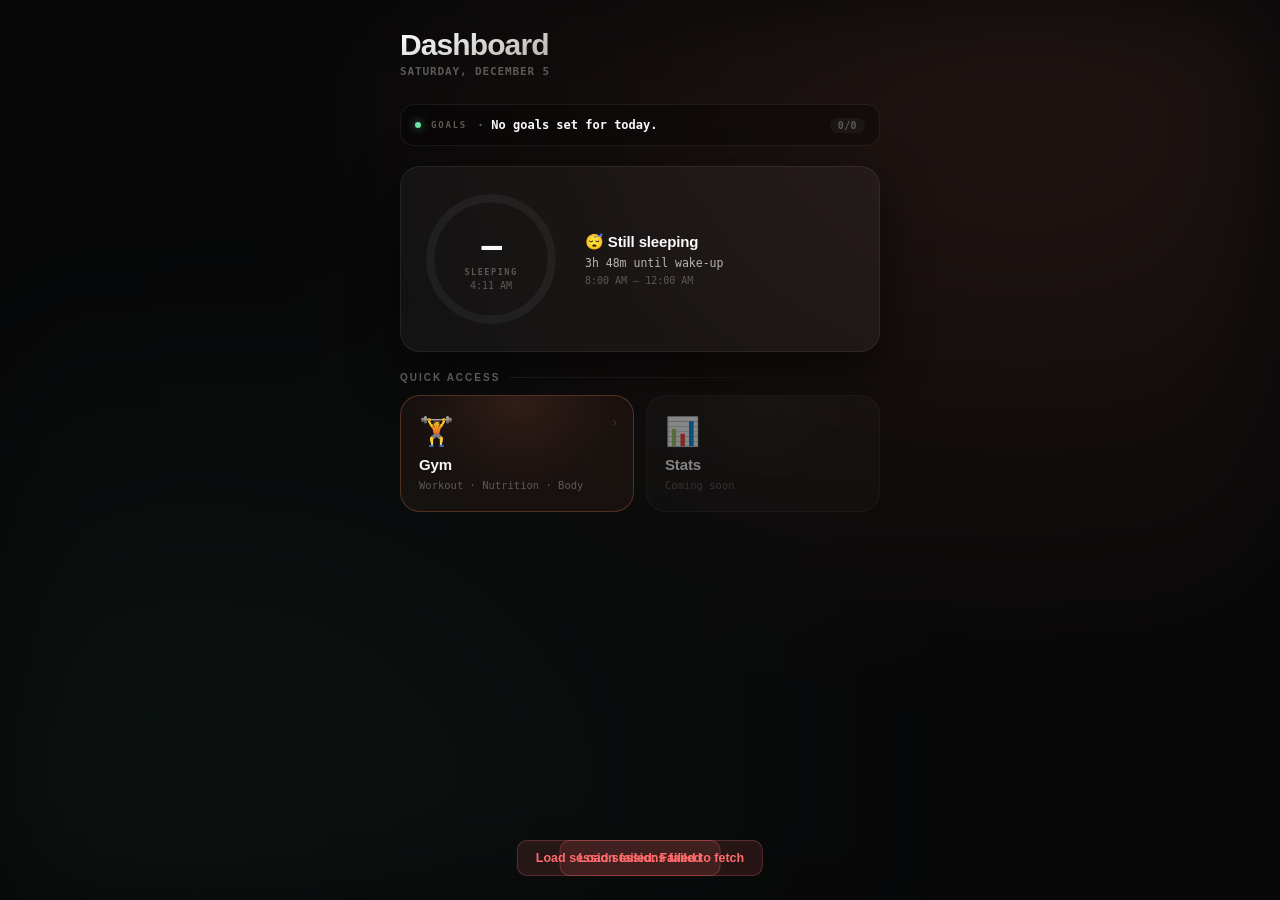
==== commit 764b049b: "Update print statement to say 'Goodbye World'" ====
--- a/index.html
+++ b/index.html
@@ -685,6 +685,8 @@
     margin: 14px 0;
   }
 
+  @keyframes spin { to { transform: rotate(360deg); } }
+
   @media (max-width: 380px) {
     body { padding: 20px 14px 52px; }
     .dash-title { font-size: 26px; }
@@ -696,6 +698,93 @@
     .ring-svg-wrap { width: 120px; height: 120px; }
     .ring-pct { font-size: 28px; }
   }
+
+  /* ── Hub redesign ── */
+  .hub-volume-card { background: var(--surface); border: 1px solid var(--border); border-radius: var(--radius-lg); padding: 18px 18px 14px; margin-bottom: 12px; }
+  .hub-chart-title { font-size: 10px; font-weight: 700; letter-spacing: 0.18em; text-transform: uppercase; color: var(--text-tertiary); margin-bottom: 14px; display: flex; justify-content: space-between; align-items: center; }
+  .hub-chart-title span { color: var(--text-secondary); font-weight: 600; letter-spacing: 0.04em; text-transform: none; font-size: 11px; }
+  .hub-bar-chart { display: flex; align-items: flex-end; gap: 6px; height: 72px; }
+  .hub-bar-wrap { flex: 1; display: flex; flex-direction: column; align-items: center; gap: 4px; height: 100%; justify-content: flex-end; }
+  .hub-bar { width: 100%; border-radius: 4px 4px 2px 2px; background: rgba(255,255,255,0.08); transition: background 0.3s; min-height: 3px; }
+  .hub-bar.today { background: var(--accent); box-shadow: 0 0 10px rgba(224,118,88,0.35); }
+  .hub-bar.has-data { background: rgba(255,255,255,0.18); }
+  .hub-bar-label { font-family: var(--font-mono); font-size: 9px; color: var(--text-tertiary); font-weight: 600; }
+  .hub-bar-label.today { color: var(--accent); }
+
+  .hub-stats-strip { display: grid; grid-template-columns: repeat(3, 1fr); gap: 8px; margin-bottom: 12px; }
+  .hub-stat-card { background: var(--surface); border: 1px solid var(--border); border-radius: var(--radius-md); padding: 14px 12px 12px; display: flex; flex-direction: column; gap: 4px; }
+  .hub-stat-value { font-family: var(--font-mono); font-size: 22px; font-weight: 800; color: var(--text-primary); letter-spacing: -0.04em; font-variant-numeric: tabular-nums; line-height: 1; }
+  .hub-stat-label { font-size: 9px; font-weight: 700; text-transform: uppercase; letter-spacing: 0.14em; color: var(--text-tertiary); margin-top: 2px; }
+
+  .hub-prs-card { background: var(--surface); border: 1px solid var(--border); border-radius: var(--radius-lg); padding: 16px 18px; margin-bottom: 12px; }
+  .hub-pr-row { display: flex; align-items: center; gap: 10px; padding: 8px 0; border-bottom: 1px solid var(--border); }
+  .hub-pr-row:last-child { border-bottom: none; padding-bottom: 0; }
+  .hub-pr-name { flex: 1; font-size: 13px; font-weight: 600; color: var(--text-primary); min-width: 0; overflow: hidden; text-overflow: ellipsis; white-space: nowrap; }
+  .hub-pr-weight { font-family: var(--font-mono); font-size: 12px; font-weight: 700; color: var(--success); }
+  .hub-pr-date { font-family: var(--font-mono); font-size: 10px; color: var(--text-tertiary); }
+
+  .hub-nav-grid { display: grid; grid-template-columns: 1fr 1fr; gap: 8px; margin-bottom: 4px; }
+  .hub-nav-tile { background: var(--surface); border: 1px solid var(--border); border-radius: var(--radius-md); padding: 14px 14px 12px; cursor: pointer; display: flex; align-items: center; gap: 10px; transition: background 0.15s, border-color 0.15s, transform 0.12s; -webkit-tap-highlight-color: transparent; position: relative; }
+  .hub-nav-tile:hover { background: var(--surface-hover); border-color: var(--border-strong); transform: translateY(-1px); }
+  .hub-nav-tile:active { transform: scale(0.97); }
+  .hub-nav-icon { font-size: 20px; flex-shrink: 0; }
+  .hub-nav-info { flex: 1; min-width: 0; }
+  .hub-nav-title { font-size: 13px; font-weight: 700; color: var(--text-primary); }
+  .hub-nav-stat { font-family: var(--font-mono); font-size: 10px; color: var(--text-tertiary); margin-top: 2px; overflow: hidden; text-overflow: ellipsis; white-space: nowrap; }
+  .hub-nav-arrow { color: var(--text-tertiary); font-size: 14px; opacity: 0.4; flex-shrink: 0; }
+
+  /* ── Workout redesign ── */
+  .wk-day-banner { background: rgba(224,118,88,0.07); border: 1px solid rgba(224,118,88,0.2); border-radius: var(--radius-md); padding: 12px 16px; margin-bottom: 14px; display: flex; align-items: center; justify-content: space-between; }
+  .wk-day-name { font-size: 16px; font-weight: 800; color: var(--text-primary); letter-spacing: -0.01em; }
+  .wk-day-sub { font-family: var(--font-mono); font-size: 10px; color: var(--text-tertiary); margin-top: 2px; }
+  .wk-day-badge { font-family: var(--font-mono); font-size: 10px; font-weight: 700; color: var(--accent); background: rgba(224,118,88,0.12); border-radius: 6px; padding: 3px 8px; }
+
+  .wk-empty-start { background: var(--surface); border: 1px solid var(--border); border-radius: var(--radius-lg); padding: 28px 20px; text-align: center; margin-bottom: 14px; }
+  .wk-empty-icon { font-size: 36px; margin-bottom: 10px; }
+  .wk-empty-text { font-size: 14px; font-weight: 600; color: var(--text-secondary); margin-bottom: 6px; }
+  .wk-empty-sub { font-size: 12px; color: var(--text-tertiary); margin-bottom: 18px; }
+
+  .wk-ex-card { background: var(--surface); border: 1px solid var(--border); border-radius: var(--radius-md); padding: 14px 14px 10px; margin-bottom: 10px; }
+  .wk-ex-header { display: flex; align-items: center; justify-content: space-between; margin-bottom: 6px; }
+  .wk-ex-name { font-size: 14px; font-weight: 700; color: var(--text-primary); }
+  .wk-ex-last { font-family: var(--font-mono); font-size: 10px; color: var(--text-tertiary); margin-bottom: 10px; }
+  .wk-set-row { display: flex; align-items: center; gap: 7px; margin-bottom: 7px; }
+  .wk-set-num { font-family: var(--font-mono); font-size: 10.5px; color: var(--text-tertiary); width: 22px; flex-shrink: 0; font-weight: 700; }
+  .wk-set-input { padding: 8px 4px; border-radius: 9px; border: 1px solid var(--border); background: rgba(255,255,255,0.035); color: var(--text-primary); font-family: var(--font-mono); font-size: 13px; font-variant-numeric: tabular-nums; outline: none; width: 64px; transition: border-color 0.2s; text-align: center; }
+  .wk-set-input:focus { border-color: var(--border-strong); background: rgba(255,255,255,0.06); }
+  .wk-set-x { color: var(--text-tertiary); font-size: 11px; font-family: var(--font-mono); flex-shrink: 0; }
+  .wk-set-ghost { font-family: var(--font-mono); font-size: 10px; color: var(--text-tertiary); flex: 1; }
+  .wk-set-check { width: 32px; height: 32px; border-radius: 9px; border: 1.5px solid var(--border-strong); background: rgba(10,10,11,0.6); cursor: pointer; display: flex; align-items: center; justify-content: center; font-size: 15px; color: transparent; transition: all 0.2s cubic-bezier(0.34,1.56,0.64,1); flex-shrink: 0; -webkit-tap-highlight-color: transparent; user-select: none; }
+  .wk-set-check.done { background: var(--success); border-color: var(--success); color: #0A0A0B; box-shadow: 0 0 10px rgba(107,227,164,0.3); }
+
+  .wk-history-link { display: flex; align-items: center; justify-content: center; gap: 6px; margin-top: 14px; padding: 10px; border-radius: var(--radius-md); border: 1px solid var(--border); background: none; color: var(--text-tertiary); font-size: 12px; font-weight: 600; cursor: pointer; width: 100%; font-family: var(--font-sans); transition: color 0.15s, border-color 0.15s; -webkit-tap-highlight-color: transparent; }
+  .wk-history-link:hover { color: var(--text-primary); border-color: var(--border-strong); }
+
+  /* ── Progression redesign ── */
+  .prog-search { position: relative; margin-bottom: 14px; }
+  .prog-search-input { width: 100%; padding: 11px 14px 11px 36px; border-radius: var(--radius-md); border: 1px solid var(--border); background: rgba(255,255,255,0.03); color: var(--text-primary); font-family: var(--font-sans); font-size: 13px; outline: none; transition: border-color 0.2s; }
+  .prog-search-input:focus { border-color: var(--border-strong); background: rgba(255,255,255,0.05); }
+  .prog-search-input::placeholder { color: var(--text-tertiary); }
+  .prog-search-icon { position: absolute; left: 12px; top: 50%; transform: translateY(-50%); color: var(--text-tertiary); font-size: 14px; pointer-events: none; }
+  .prog-freq-badge { font-family: var(--font-mono); font-size: 9px; color: var(--text-tertiary); background: rgba(255,255,255,0.05); border-radius: 4px; padding: 2px 6px; }
+
+  /* ── History redesign ── */
+  .hist-entry { background: var(--surface); border: 1px solid var(--border); border-radius: var(--radius-md); margin-bottom: 8px; overflow: hidden; transition: border-color 0.15s; }
+  .hist-entry-header { padding: 13px 16px; cursor: pointer; display: flex; align-items: center; gap: 12px; transition: background 0.15s; }
+  .hist-entry-header:hover { background: var(--surface-hover); }
+  .hist-entry-icon { font-size: 18px; flex-shrink: 0; }
+  .hist-entry-info { flex: 1; min-width: 0; }
+  .hist-entry-day { font-size: 13.5px; font-weight: 700; color: var(--text-primary); }
+  .hist-entry-meta { font-family: var(--font-mono); font-size: 10.5px; color: var(--text-tertiary); margin-top: 2px; }
+  .hist-entry-vol { font-family: var(--font-mono); font-size: 12px; font-weight: 700; color: var(--text-secondary); flex-shrink: 0; }
+  .hist-entry-chevron { color: var(--text-tertiary); font-size: 12px; flex-shrink: 0; transition: transform 0.2s; }
+  .hist-entry.open .hist-entry-chevron { transform: rotate(90deg); }
+  .hist-entry-detail { display: none; padding: 0 16px 14px; border-top: 1px solid var(--border); }
+  .hist-entry.open .hist-entry-detail { display: block; }
+  .hist-ex-block { margin-top: 12px; }
+  .hist-ex-name { font-size: 12px; font-weight: 700; color: var(--text-secondary); margin-bottom: 5px; }
+  .hist-set-line { font-family: var(--font-mono); font-size: 11px; color: var(--text-tertiary); margin-bottom: 3px; display: flex; gap: 12px; }
+  .hist-set-line span { color: var(--text-primary); }
 </style>
 </head>
 <body>
@@ -788,36 +877,67 @@
 
     <!-- Hub -->
     <div id="trHub" class="tr-view tr-active">
-      <div class="gym-hub-grid">
-        <div class="gym-hub-tile" data-nav="workout">
-          <div class="tile-icon">🏋️</div>
-          <div class="tile-title">Workout</div>
-          <div class="tile-stat" id="trTileWorkout">—</div>
-          <span class="tile-arrow">›</span>
+      <!-- Weekly volume bar chart -->
+      <div class="hub-volume-card">
+        <div class="hub-chart-title">Weekly Volume <span id="hubWeekTotal">—</span></div>
+        <div class="hub-bar-chart" id="hubBarChart"></div>
+      </div>
+
+      <!-- Stats strip -->
+      <div class="hub-stats-strip">
+        <div class="hub-stat-card">
+          <div class="hub-stat-value" id="hubStatSessions">—</div>
+          <div class="hub-stat-label">Sessions</div>
         </div>
-        <div class="gym-hub-tile" data-nav="progression">
-          <div class="tile-icon">📈</div>
-          <div class="tile-title">Progression</div>
-          <div class="tile-stat" id="trTileProgression">—</div>
-          <span class="tile-arrow">›</span>
+        <div class="hub-stat-card">
+          <div class="hub-stat-value" id="hubStatVolume">—</div>
+          <div class="hub-stat-label">Tonnes lifted</div>
         </div>
-        <div class="gym-hub-tile" data-nav="nutrition">
-          <div class="tile-icon">🥗</div>
-          <div class="tile-title">Nutrition</div>
-          <div class="tile-stat" id="trTileNutrition">—</div>
-          <span class="tile-arrow">›</span>
+        <div class="hub-stat-card">
+          <div class="hub-stat-value" id="hubStatStreak">—</div>
+          <div class="hub-stat-label">Best streak</div>
         </div>
-        <div class="gym-hub-tile" data-nav="body">
-          <div class="tile-icon">⚖️</div>
-          <div class="tile-title">Body</div>
-          <div class="tile-stat" id="trTileBody">—</div>
-          <span class="tile-arrow">›</span>
+      </div>
+
+      <!-- Recent PRs -->
+      <div class="hub-prs-card" id="hubPRsCard">
+        <div class="hub-chart-title" style="margin-bottom:8px;">Recent PRs</div>
+        <div id="hubPRsList"></div>
+      </div>
+
+      <!-- Nav tiles -->
+      <div class="hub-nav-grid">
+        <div class="hub-nav-tile" data-nav="workout">
+          <div class="hub-nav-icon">🏋️</div>
+          <div class="hub-nav-info">
+            <div class="hub-nav-title">Workout</div>
+            <div class="hub-nav-stat" id="trTileWorkout">—</div>
+          </div>
+          <div class="hub-nav-arrow">›</div>
         </div>
-        <div class="gym-hub-tile" data-nav="history" style="grid-column: span 2;">
-          <div class="tile-icon">📅</div>
-          <div class="tile-title">Session History</div>
-          <div class="tile-stat" id="trTileHistory">—</div>
-          <span class="tile-arrow">›</span>
+        <div class="hub-nav-tile" data-nav="progression">
+          <div class="hub-nav-icon">📈</div>
+          <div class="hub-nav-info">
+            <div class="hub-nav-title">Progression</div>
+            <div class="hub-nav-stat" id="trTileProgression">—</div>
+          </div>
+          <div class="hub-nav-arrow">›</div>
+        </div>
+        <div class="hub-nav-tile" data-nav="nutrition">
+          <div class="hub-nav-icon">🥗</div>
+          <div class="hub-nav-info">
+            <div class="hub-nav-title">Nutrition</div>
+            <div class="hub-nav-stat" id="trTileNutrition">—</div>
+          </div>
+          <div class="hub-nav-arrow">›</div>
+        </div>
+        <div class="hub-nav-tile" data-nav="body">
+          <div class="hub-nav-icon">⚖️</div>
+          <div class="hub-nav-info">
+            <div class="hub-nav-title">Body</div>
+            <div class="hub-nav-stat" id="trTileBody">—</div>
+          </div>
+          <div class="hub-nav-arrow">›</div>
         </div>
       </div>
     </div>
@@ -874,7 +994,59 @@
 const WAKE_HOUR = 8;
 const SLEEP_HOUR = 24;
 
-// ── Storage helpers ──
+// ── Supabase client ──
+const SUPABASE_URL = 'https://qoflumocndwzegzbjpkm.supabase.co';
+const SUPABASE_KEY = 'eyJhbGciOiJIUzI1NiIsInR5cCI6IkpXVCJ9.eyJpc3MiOiJzdXBhYmFzZSIsInJlZiI6InFvZmx1bW9jbmR3emVnemJqcGttIiwicm9sZSI6ImFub24iLCJpYXQiOjE3ODE1NDk4MDIsImV4cCI6MjA5NzEyNTgwMn0.yot7wHj6ScpnBwOGg_Ted4jsonKJL32vFuvNtCXYKEo';
+
+function sbHeaders(extra) {
+  return Object.assign({ 'Content-Type': 'application/json', 'apikey': SUPABASE_KEY, 'Authorization': 'Bearer ' + SUPABASE_KEY }, extra || {});
+}
+async function sbSelect(table, query) {
+  const r = await fetch(SUPABASE_URL + '/rest/v1/' + table + (query ? '?' + query : ''), { headers: sbHeaders() });
+  if (!r.ok) throw new Error(await r.text());
+  return r.json();
+}
+async function sbUpsert(table, data) {
+  const r = await fetch(SUPABASE_URL + '/rest/v1/' + table, {
+    method: 'POST',
+    headers: sbHeaders({ 'Prefer': 'resolution=merge-duplicates,return=minimal' }),
+    body: JSON.stringify(data)
+  });
+  if (!r.ok) throw new Error(await r.text());
+}
+async function sbInsert(table, data) {
+  const r = await fetch(SUPABASE_URL + '/rest/v1/' + table, {
+    method: 'POST',
+    headers: sbHeaders({ 'Prefer': 'return=minimal' }),
+    body: JSON.stringify(data)
+  });
+  if (!r.ok) throw new Error(await r.text());
+}
+async function sbDelete(table, query) {
+  const r = await fetch(SUPABASE_URL + '/rest/v1/' + table + '?' + query, {
+    method: 'DELETE',
+    headers: sbHeaders()
+  });
+  if (!r.ok) throw new Error(await r.text());
+}
+
+// ── Toast ──
+function showToast(msg, type) {
+  const t = document.createElement('div');
+  const ok = type !== 'error';
+  t.style.cssText = 'position:fixed;bottom:24px;left:50%;transform:translateX(-50%);padding:10px 18px;border-radius:10px;font-size:12.5px;font-weight:600;z-index:9999;pointer-events:none;transition:opacity 0.3s;white-space:nowrap;' +
+    (ok ? 'background:rgba(107,227,164,0.12);border:1px solid rgba(107,227,164,0.25);color:#6BE3A4;' : 'background:rgba(255,107,107,0.12);border:1px solid rgba(255,107,107,0.25);color:#FF6B6B;');
+  t.textContent = msg;
+  document.body.appendChild(t);
+  setTimeout(() => { t.style.opacity = '0'; setTimeout(() => t.remove(), 300); }, 3000);
+}
+
+// ── Loading helper ──
+function showLoading(container) {
+  container.innerHTML = '<div style="display:flex;align-items:center;justify-content:center;padding:48px 0;color:var(--text-tertiary);font-size:12px;font-family:var(--font-mono);letter-spacing:0.1em;gap:10px;"><span style="width:16px;height:16px;border:2px solid rgba(255,255,255,0.14);border-top-color:var(--text-primary);border-radius:50%;display:inline-block;animation:spin 0.7s linear infinite;"></span>Loading</div>';
+}
+
+// ── localStorage fallback helpers (used only during migration) ──
 function storeGet(key) {
   try { return JSON.parse(localStorage.getItem(key)); } catch { return null; }
 }
@@ -889,6 +1061,112 @@
     if (k && k.startsWith(prefix)) keys.push(k);
   }
   return keys;
+}
+
+// ── Supabase data layer ──
+async function dbGetSession(date) {
+  try {
+    const rows = await sbSelect('sessions', 'date=eq.' + date);
+    return rows[0]?.data || null;
+  } catch(e) { showToast('Load session failed: ' + e.message, 'error'); return null; }
+}
+async function dbSaveSession(date, session) {
+  await sbUpsert('sessions', { id: date, date, day_name: session.day || '', done: !!session.done, data: session });
+}
+async function dbListSessions() {
+  try {
+    return await sbSelect('sessions', 'order=date.desc');
+  } catch(e) { showToast('Load sessions failed', 'error'); return []; }
+}
+async function dbDeleteSession(date) {
+  await sbDelete('sessions', 'date=eq.' + date);
+}
+
+async function dbGetPRs() {
+  try {
+    const rows = await sbSelect('prs');
+    const out = {};
+    rows.forEach(r => {
+      out[r.exercise_id] = { maxWeight: r.max_weight, maxE1RM: r.max_e1rm, name: r.exercise_name, date: r.pr_date };
+    });
+    return out;
+  } catch(e) { return {}; }
+}
+async function dbSavePR(exId, pr) {
+  await sbUpsert('prs', { exercise_id: exId, exercise_name: pr.name || '', max_weight: pr.maxWeight || 0, max_e1rm: pr.maxE1RM || 0, pr_date: pr.date || '' });
+}
+
+async function dbGetRoutine() {
+  try {
+    const rows = await sbSelect('routine', 'id=eq.1');
+    if (!rows[0]) return { units: 'kg', days: [] };
+    return { units: rows[0].units || 'kg', days: rows[0].data || [] };
+  } catch(e) { return { units: 'kg', days: [] }; }
+}
+async function dbSaveRoutine(r) {
+  await sbUpsert('routine', { id: 1, units: r.units || 'kg', data: r.days || [] });
+}
+
+async function dbGetBodyWeight() {
+  try { return await sbSelect('body_weight', 'order=date.asc'); } catch(e) { return []; }
+}
+async function dbAddBodyWeight(entry) {
+  await sbInsert('body_weight', { date: entry.date, kg: entry.kg, measurements: entry.measurements || null });
+}
+async function dbDeleteBodyWeight(id) {
+  await sbDelete('body_weight', 'id=eq.' + id);
+}
+
+async function dbGetNutritionLog(date) {
+  try {
+    const rows = await sbSelect('nutrition_log', 'date=eq.' + date);
+    return rows[0] || null;
+  } catch(e) { return null; }
+}
+async function dbSaveNutritionLog(date, entry) {
+  await sbUpsert('nutrition_log', { date, kcal: entry.kcal||0, protein: entry.protein||0, carbs: entry.carbs||0, fat: entry.fat||0 });
+}
+
+async function dbGetNutritionTargets() {
+  try {
+    const rows = await sbSelect('nutrition_targets', 'id=eq.1');
+    return rows[0] || null;
+  } catch(e) { return null; }
+}
+async function dbSaveNutritionTargets(t) {
+  await sbUpsert('nutrition_targets', { id: 1, mode: t.mode||'maintain', kcal: t.kcal||2200, protein: t.protein||170, carbs: t.carbs||220, fat: t.fat||60 });
+}
+
+// ── One-time migration from localStorage → Supabase ──
+async function migrateFromLocalStorage() {
+  if (localStorage.getItem('sb_migrated')) return;
+  const sessionKeys = storeListKeys('training:session:');
+  if (sessionKeys.length === 0 && !storeGet('training:prs') && !storeGet('training:routine')) {
+    localStorage.setItem('sb_migrated', '1');
+    return;
+  }
+  showToast('Migrating local data to Supabase…', 'ok');
+  try {
+    for (const k of sessionKeys) {
+      const s = storeGet(k);
+      if (s) await dbSaveSession(k.slice(17), s);
+    }
+    const prs = storeGet('training:prs') || {};
+    for (const [exId, pr] of Object.entries(prs)) await dbSavePR(exId, pr);
+    const routine = storeGet('training:routine');
+    if (routine) await dbSaveRoutine(routine);
+    const bw = storeGet('body:weight') || [];
+    for (const e of bw) await dbAddBodyWeight(e);
+    const targets = storeGet('nutrition:targets');
+    if (targets) await dbSaveNutritionTargets(targets);
+    const today = getActiveDateString();
+    const nlog = storeGet('nutrition:log:' + today);
+    if (nlog) await dbSaveNutritionLog(today, nlog);
+    localStorage.setItem('sb_migrated', '1');
+    showToast('Migration complete ✓', 'ok');
+  } catch(e) {
+    showToast('Migration error: ' + e.message, 'error');
+  }
 }
 
 // ── Date helpers ──
@@ -948,7 +1226,6 @@
   const d = getActiveDateString();
   document.getElementById('dashDate').textContent = formatDateLong(d);
 }
-updateDashDate();
 
 // ── Goal Ticker (reads from localStorage goals: keys) ──
 let tickerInterval = null;
@@ -1013,8 +1290,6 @@
   if (tickerInterval) clearInterval(tickerInterval);
   tickerInterval = setInterval(() => tick(false), 5000);
 }
-
-startTicker();
 
 // ── Day Ring ──
 const CIRC = 2 * Math.PI * 52;
@@ -1093,9 +1368,6 @@
   }
 }
 
-updateDayBar();
-setInterval(updateDayBar, 60 * 1000);
-
 // ════════════════════════════════════════════════════════
 // TRAINING MODULE
 // ════════════════════════════════════════════════════════
@@ -1107,7 +1379,7 @@
   const target = document.getElementById(idMap[viewId]);
   if (!target) return;
   target.classList.add('tr-active');
-  storeSet('training:lastView', viewId);
+  localStorage.setItem('training:lastView', viewId);
   if (viewId === 'hub') trRefreshTiles();
   else if (viewId === 'workout') trRenderWorkout();
   else if (viewId === 'progression') trRenderProgression();
@@ -1116,7 +1388,7 @@
   else if (viewId === 'history') trRenderHistory();
 }
 
-document.querySelectorAll('.gym-hub-tile[data-nav]').forEach(tile => {
+document.querySelectorAll('.hub-nav-tile[data-nav]').forEach(tile => {
   tile.addEventListener('click', () => trNav(tile.dataset.nav));
 });
 
@@ -1125,58 +1397,191 @@
 });
 
 function trGenId() { return Math.random().toString(36).slice(2, 10); }
-function trGetRoutine() { return storeGet('training:routine') || { units: 'kg', days: [] }; }
-function trSaveRoutine(r) { storeSet('training:routine', r); }
-function trGetSession(date) { return storeGet('training:session:' + date); }
-function trSaveSession(date, s) { storeSet('training:session:' + date, s); }
-function trGetPRs() { return storeGet('training:prs') || {}; }
-function trSavePRs(p) { storeSet('training:prs', p); }
 function epley(w, r) { return r === 1 ? w : w * (1 + r / 30); }
 
-function trRefreshTiles() {
-  const routine = trGetRoutine();
+// In-memory cache to avoid redundant fetches within a single render cycle
+let _routineCache = null;
+let _prsCache = null;
+let _sessionsCache = null; // array of session rows
+
+async function trGetRoutine() {
+  if (_routineCache) return _routineCache;
+  _routineCache = await dbGetRoutine();
+  return _routineCache;
+}
+async function trSaveRoutine(r) {
+  _routineCache = r;
+  await dbSaveRoutine(r);
+}
+
+async function trGetSession(date) {
+  return dbGetSession(date);
+}
+async function trSaveSession(date, s) {
+  await dbSaveSession(date, s);
+  // invalidate sessions cache
+  _sessionsCache = null;
+}
+
+async function trGetPRs() {
+  if (_prsCache) return _prsCache;
+  _prsCache = await dbGetPRs();
+  return _prsCache;
+}
+async function trSavePRs(p) {
+  _prsCache = p;
+  // save each PR individually
+  for (const [exId, pr] of Object.entries(p)) {
+    await dbSavePR(exId, pr);
+  }
+}
+
+async function trGetAllSessions() {
+  if (_sessionsCache) return _sessionsCache;
+  _sessionsCache = await dbListSessions();
+  return _sessionsCache;
+}
+
+function invalidateCaches() {
+  _routineCache = null;
+  _prsCache = null;
+  _sessionsCache = null;
+}
+
+async function trRefreshTiles() {
+  const [routine, allSessions, prs, todaySession, nutTargets, nutLog, bodyRows] = await Promise.all([
+    trGetRoutine(),
+    trGetAllSessions(),
+    trGetPRs(),
+    dbGetSession(getActiveDateString()),
+    dbGetNutritionTargets(),
+    dbGetNutritionLog(getActiveDateString()),
+    dbGetBodyWeight()
+  ]);
   const today = getActiveDateString();
-  const session = trGetSession(today);
-
-  let ws = 'No routine set';
-  if (routine.days.length > 0) {
-    if (session) {
-      const done = session.exercises.reduce((a, ex) => a + ex.sets.filter(s => s.done).length, 0);
-      const total = session.exercises.reduce((a, ex) => a + ex.sets.length, 0);
-      ws = session.done ? '✓ Session complete' : done + '/' + total + ' sets done';
-    } else {
-      ws = routine.days.length + '-day split ready';
-    }
+
+  // ── Workout tile ──
+  let ws = 'Tap to log today';
+  if (todaySession) {
+    const done = todaySession.exercises.reduce((a, ex) => a + ex.sets.filter(s => s.done).length, 0);
+    const total = todaySession.exercises.reduce((a, ex) => a + ex.sets.length, 0);
+    ws = todaySession.done ? '✓ Session complete' : done + '/' + total + ' sets done';
   }
   document.getElementById('trTileWorkout').textContent = ws;
 
-  const prs = trGetPRs();
+  // ── Progression tile ──
   const prCount = Object.keys(prs).length;
   document.getElementById('trTileProgression').textContent = prCount > 0 ? prCount + ' exercises tracked' : 'No sessions yet';
 
-  const targets = storeGet('nutrition:targets');
-  const nutLog = storeGet('nutrition:log:' + today);
-  if (targets) {
-    const eaten = (nutLog?.meals || []).reduce((a, m) => a + (m.kcal || 0), 0);
-    document.getElementById('trTileNutrition').textContent = eaten.toLocaleString() + ' / ' + targets.kcal.toLocaleString() + ' kcal';
+  // ── Nutrition tile ──
+  if (nutTargets && nutLog) {
+    const p = nutLog.protein || 0, c = nutLog.carbs || 0, f = nutLog.fat || 0;
+    document.getElementById('trTileNutrition').textContent = p + 'g P · ' + c + 'g C · ' + f + 'g F';
+  } else if (nutTargets) {
+    document.getElementById('trTileNutrition').textContent = 'Targets set — log today';
   } else {
     document.getElementById('trTileNutrition').textContent = 'No targets set';
   }
 
-  const bodyLog = storeGet('body:weight') || [];
-  if (bodyLog.length > 0) {
-    const last = bodyLog[bodyLog.length - 1];
+  // ── Body tile ──
+  if (bodyRows.length > 0) {
+    const last = bodyRows[bodyRows.length - 1];
     const u = routine.units || 'kg';
     document.getElementById('trTileBody').textContent = u === 'lb' ? (last.kg * 2.20462).toFixed(1) + ' lb' : last.kg + ' kg';
   } else {
     document.getElementById('trTileBody').textContent = 'No entries yet';
   }
 
-  const sKeys = storeListKeys('training:session:');
-  document.getElementById('trTileHistory').textContent = sKeys.length > 0 ? sKeys.length + ' sessions logged' : 'No history yet';
-
-  // Update dashboard gym tile stat
-  document.getElementById('gymTileStat').textContent = ws !== 'No routine set' ? ws : 'Workout · Nutrition · Body';
+  // ── Dashboard gym tile stat ──
+  document.getElementById('gymTileStat').textContent = ws !== 'Tap to log today' ? ws : 'Workout · Nutrition · Body';
+
+  // Build a date→session data lookup from allSessions rows
+  const sessionByDate = {};
+  allSessions.forEach(row => { if (row.data) sessionByDate[row.date] = row.data; });
+
+  // ── Hub: weekly volume bar chart ──
+  const barChart = document.getElementById('hubBarChart');
+  if (barChart) {
+    const days7 = [];
+    const DAY_ABBR = ['Su','Mo','Tu','We','Th','Fr','Sa'];
+    for (let i = 6; i >= 0; i--) {
+      const d = new Date();
+      d.setDate(d.getDate() - i);
+      const ds = d.getFullYear() + '-' + pad2(d.getMonth()+1) + '-' + pad2(d.getDate());
+      const s = sessionByDate[ds];
+      const vol = s ? s.exercises.reduce((a, ex) => a + ex.sets.filter(x => x.done).reduce((b, x) => b + x.weight * x.reps, 0), 0) : 0;
+      days7.push({ ds, vol, label: DAY_ABBR[d.getDay()], isToday: i === 0 });
+    }
+    const maxVol = Math.max(...days7.map(d => d.vol), 1);
+    const totalWeekVol = days7.reduce((a, d) => a + d.vol, 0);
+    const weekEl = document.getElementById('hubWeekTotal');
+    if (weekEl) weekEl.textContent = totalWeekVol > 0 ? (totalWeekVol / 1000).toFixed(1) + 't this week' : 'No data this week';
+    barChart.innerHTML = '';
+    days7.forEach(({ vol, label, isToday }) => {
+      const wrap = document.createElement('div');
+      wrap.className = 'hub-bar-wrap';
+      const bar = document.createElement('div');
+      const h = vol > 0 ? Math.max(6, Math.round((vol / maxVol) * 62)) : 3;
+      bar.className = 'hub-bar' + (isToday ? ' today' : (vol > 0 ? ' has-data' : ''));
+      bar.style.height = h + 'px';
+      const lbl = document.createElement('div');
+      lbl.className = 'hub-bar-label' + (isToday ? ' today' : '');
+      lbl.textContent = label;
+      wrap.appendChild(bar);
+      wrap.appendChild(lbl);
+      barChart.appendChild(wrap);
+    });
+  }
+
+  // ── Hub: stats strip ──
+  const totalSessions = allSessions.length;
+  let totalVol = 0;
+  allSessions.forEach(row => {
+    const s = row.data;
+    if (!s) return;
+    totalVol += s.exercises.reduce((a, ex) => a + ex.sets.filter(x => x.done).reduce((b, x) => b + x.weight * x.reps, 0), 0);
+  });
+
+  const allDates = allSessions.map(r => r.date).sort();
+  let bestStreak = 0, curStreak = 0;
+  if (allDates.length > 0) {
+    curStreak = 1; bestStreak = 1;
+    for (let i = 1; i < allDates.length; i++) {
+      const diff = (new Date(allDates[i]) - new Date(allDates[i-1])) / 86400000;
+      if (diff === 1) { curStreak++; bestStreak = Math.max(bestStreak, curStreak); }
+      else { curStreak = 1; }
+    }
+  }
+
+  const ssEl = document.getElementById('hubStatSessions');
+  const svEl = document.getElementById('hubStatVolume');
+  const stEl = document.getElementById('hubStatStreak');
+  if (ssEl) ssEl.textContent = totalSessions || '0';
+  if (svEl) svEl.textContent = totalVol > 0 ? (totalVol / 1000).toFixed(1) + 't' : '0t';
+  if (stEl) stEl.textContent = bestStreak > 0 ? bestStreak + 'd' : '0d';
+
+  // ── Hub: recent PRs ──
+  const prsList = document.getElementById('hubPRsList');
+  if (prsList) {
+    const prEntries = Object.values(prs)
+      .filter(p => p.date && p.maxWeight > 0)
+      .sort((a, b) => (b.date || '').localeCompare(a.date || ''))
+      .slice(0, 3);
+    if (prEntries.length === 0) {
+      prsList.innerHTML = '<div class="empty-state" style="padding:10px 0 2px;">No PRs recorded yet.</div>';
+    } else {
+      prsList.innerHTML = '';
+      prEntries.forEach(p => {
+        const row = document.createElement('div');
+        row.className = 'hub-pr-row';
+        row.innerHTML =
+          '<div class="hub-pr-name">' + (p.name || 'Unknown') + '</div>' +
+          '<div class="hub-pr-weight">' + p.maxWeight + 'kg</div>' +
+          '<div class="hub-pr-date">' + (p.date ? formatDate(p.date) : '') + '</div>';
+        prsList.appendChild(row);
+      });
+    }
+  }
 }
 
 // ════════════════════════════════════════════════════════
@@ -1186,15 +1591,50 @@
 let trRestInterval = null;
 let trRestSecs = 0;
 
-function trRenderWorkout() {
+// ── Smart day detection from history ──
+function trDetectTodayDay(allSessions) {
+  const todayDow = new Date().getDay();
+  const dowDayName = {};
+  allSessions.forEach(row => {
+    const s = row.data;
+    if (!s || !s.day || !row.date) return;
+    const [y,m,d] = row.date.split('-').map(Number);
+    const dow = new Date(y, m-1, d).getDay();
+    if (!dowDayName[dow]) dowDayName[dow] = {};
+    dowDayName[dow][s.day] = (dowDayName[dow][s.day] || 0) + 1;
+  });
+  const candidates = dowDayName[todayDow];
+  if (!candidates) return null;
+  return Object.entries(candidates).sort((a,b) => b[1]-a[1])[0][0];
+}
+
+// ── Find last session data for an exercise by name ──
+function trLastSessionForEx(allSessions, exName) {
+  const sorted = [...allSessions].sort((a,b) => b.date.localeCompare(a.date));
+  for (const row of sorted) {
+    const s = row.data;
+    if (!s) continue;
+    const ex = s.exercises?.find(e => e.name.toLowerCase() === exName.toLowerCase());
+    if (!ex) continue;
+    const doneSets = ex.sets.filter(s => s.done && s.weight > 0);
+    if (doneSets.length === 0) continue;
+    return { date: row.date, sets: doneSets };
+  }
+  return null;
+}
+
+async function trRenderWorkout() {
   const container = document.getElementById('trWorkoutContent');
+  showLoading(container);
+  const [routine, allSessions] = await Promise.all([trGetRoutine(), trGetAllSessions()]);
   container.innerHTML = '';
-  const routine = trGetRoutine();
   const units = routine.units || 'kg';
   const today = getActiveDateString();
-
+  const todaySession = await trGetSession(today);
+
+  // Units toggle (top row)
   const unitsRow = document.createElement('div');
-  unitsRow.style.cssText = 'display:flex;justify-content:space-between;align-items:center;margin-bottom:16px;';
+  unitsRow.style.cssText = 'display:flex;justify-content:space-between;align-items:center;margin-bottom:14px;';
   const unitsLabel = document.createElement('span');
   unitsLabel.style.cssText = 'font-size:10px;color:var(--text-tertiary);text-transform:uppercase;letter-spacing:0.14em;font-weight:700;';
   unitsLabel.textContent = 'Units';
@@ -1204,87 +1644,181 @@
     const b = document.createElement('button');
     b.className = 'tr-units-btn' + (units === u ? ' active' : '');
     b.textContent = u;
-    b.addEventListener('click', () => { routine.units = u; trSaveRoutine(routine); trRenderWorkout(); });
+    b.addEventListener('click', async () => { routine.units = u; await trSaveRoutine(routine); invalidateCaches(); trRenderWorkout(); });
     tog.appendChild(b);
   });
   unitsRow.appendChild(unitsLabel);
   unitsRow.appendChild(tog);
   container.appendChild(unitsRow);
 
-  if (routine.days.length === 0) {
-    const e = document.createElement('div');
-    e.className = 'card';
-    e.style.marginBottom = '14px';
-    e.innerHTML = '<div class="empty-state">No training split yet — build one below.</div>';
-    container.appendChild(e);
+  // Detect which day to suggest
+  const suggestedDay = todaySession ? todaySession.day : trDetectTodayDay(allSessions);
+  const DOW_NAMES = ['Sunday','Monday','Tuesday','Wednesday','Thursday','Friday','Saturday'];
+  const todayDowName = DOW_NAMES[new Date().getDay()];
+
+  // Day selector banner
+  const hasSessions = allSessions.length > 0 || routine.days.length > 0;
+
+  if (!todaySession) {
+    // Pick-a-day UI
+    const banner = document.createElement('div');
+    banner.className = 'wk-day-banner';
+    banner.innerHTML =
+      '<div><div class="wk-day-name">' + todayDowName + '</div>' +
+      '<div class="wk-day-sub">What are you training today?</div></div>' +
+      (suggestedDay ? '<div class="wk-day-badge">Suggested: ' + suggestedDay + '</div>' : '');
+    container.appendChild(banner);
+
+    // Day tabs from routine
+    if (routine.days.length > 0) {
+      const tabs = document.createElement('div');
+      tabs.className = 'tr-day-tabs';
+      tabs.style.marginBottom = '14px';
+      routine.days.forEach(day => {
+        const tab = document.createElement('button');
+        tab.className = 'tr-day-tab' + (day.name === suggestedDay ? ' active' : '');
+        tab.textContent = day.name;
+        tab.addEventListener('click', () => { trStartSessionFromRoutine(day.name, today, routine, allSessions); });
+        tabs.appendChild(tab);
+      });
+      container.appendChild(tabs);
+    }
+
+    // Start empty workout button
+    const emptyWrap = document.createElement('div');
+    emptyWrap.className = 'wk-empty-start';
+    if (routine.days.length === 0) {
+      emptyWrap.innerHTML =
+        '<div class="wk-empty-icon">🏋️</div>' +
+        '<div class="wk-empty-text">No routine configured</div>' +
+        '<div class="wk-empty-sub">Start an empty workout or import your Hevy history</div>';
+    } else {
+      emptyWrap.style.paddingTop = '18px';
+      emptyWrap.style.paddingBottom = '16px';
+      emptyWrap.innerHTML = '<div class="wk-empty-sub">Or start a free-form session</div>';
+    }
+    const startBtn = document.createElement('button');
+    startBtn.className = 'tr-primary-btn';
+    startBtn.style.maxWidth = '260px';
+    startBtn.textContent = '+ Start Empty Workout';
+    startBtn.addEventListener('click', () => { trStartEmptySession(today).then(() => trRenderWorkout()); });
+    emptyWrap.appendChild(startBtn);
+    container.appendChild(emptyWrap);
+
+    // Auto-start if suggested
+    if (suggestedDay && routine.days.find(d => d.name === suggestedDay)) {
+      // Don't auto-start — user must confirm by tapping tab
+    }
   } else {
-    const sessionCard = document.createElement('div');
-    sessionCard.className = 'card';
-    sessionCard.style.marginBottom = '14px';
-    const sessionLabel = document.createElement('div');
-    sessionLabel.className = 'eyebrow';
-    sessionLabel.textContent = "Today's Session — " + formatDate(today);
-    sessionCard.appendChild(sessionLabel);
-
-    const tabs = document.createElement('div');
-    tabs.className = 'tr-day-tabs';
-    const session = trGetSession(today);
-    routine.days.forEach((day, i) => {
-      const tab = document.createElement('button');
-      const isActive = session ? session.day === day.name : i === 0;
-      tab.className = 'tr-day-tab' + (isActive ? ' active' : '');
-      tab.textContent = day.name;
-      tab.addEventListener('click', () => { trStartSession(day.name, today, routine); });
-      tabs.appendChild(tab);
+    // Active session banner
+    const banner = document.createElement('div');
+    banner.className = 'wk-day-banner';
+    const setsTotal = todaySession.exercises.reduce((a, ex) => a + ex.sets.length, 0);
+    const setsDone = todaySession.exercises.reduce((a, ex) => a + ex.sets.filter(s => s.done).length, 0);
+    banner.innerHTML =
+      '<div><div class="wk-day-name">' + todaySession.day + '</div>' +
+      '<div class="wk-day-sub">' + todayDowName + ' · ' + formatDate(today) + '</div></div>' +
+      '<div class="wk-day-badge">' + (todaySession.done ? '✓ Done' : setsDone + '/' + setsTotal) + '</div>';
+    container.appendChild(banner);
+    trRenderNewSessionSets(container, today, units, allSessions);
+  }
+
+  // ── Add exercises to existing session ──
+  if (todaySession && !todaySession.done) {
+    const addExCard = document.createElement('div');
+    addExCard.style.cssText = 'background:var(--surface);border:1px solid var(--border);border-radius:var(--radius-md);padding:14px;margin-top:4px;margin-bottom:10px;';
+    const addLabel = document.createElement('div');
+    addLabel.className = 'eyebrow';
+    addLabel.textContent = 'Add Exercise';
+    const addRow = document.createElement('div');
+    addRow.style.cssText = 'display:flex;gap:8px;';
+    const addInput = document.createElement('input');
+    addInput.className = 'tr-input';
+    addInput.placeholder = 'Exercise name…';
+    addInput.style.flex = '1';
+    const addBtn = document.createElement('button');
+    addBtn.className = 'tr-secondary-btn';
+    addBtn.textContent = '+ Add';
+    addBtn.addEventListener('click', async () => {
+      const n = addInput.value.trim();
+      if (!n) return;
+      const s = await trGetSession(today);
+      const sessions = await trGetAllSessions();
+      const last = trLastSessionForEx(sessions, n);
+      const defW = last ? last.sets[0].weight : 20;
+      const defR = last ? last.sets[0].reps : 8;
+      s.exercises.push({ id: trGenId(), name: n, sets: [
+        { weight: defW, reps: defR, done: false },
+        { weight: defW, reps: defR, done: false },
+        { weight: defW, reps: defR, done: false },
+      ]});
+      await trSaveSession(today, s);
+      trRenderWorkout();
     });
-    sessionCard.appendChild(tabs);
-    container.appendChild(sessionCard);
-
-    trRenderSessionSets(container, today, routine, units);
-  }
-
+    addInput.addEventListener('keydown', e => { if (e.key === 'Enter') addBtn.click(); });
+    addRow.appendChild(addInput);
+    addRow.appendChild(addBtn);
+    addExCard.appendChild(addLabel);
+    addExCard.appendChild(addRow);
+    container.appendChild(addExCard);
+  }
+
+  // Editor toggle
   const editBtn = document.createElement('button');
   editBtn.className = 'tr-secondary-btn';
-  editBtn.style.cssText = 'width:100%;margin-top:10px;margin-bottom:10px;';
+  editBtn.style.cssText = 'width:100%;margin-top:4px;margin-bottom:8px;';
   editBtn.textContent = '⚙️ Edit Training Split';
   let editorOpen = false;
   const editorWrap = document.createElement('div');
   editorWrap.style.display = 'none';
-  editBtn.addEventListener('click', () => {
+  editBtn.addEventListener('click', async () => {
     editorOpen = !editorOpen;
     editorWrap.style.display = editorOpen ? '' : 'none';
     editBtn.textContent = editorOpen ? '✕ Close Editor' : '⚙️ Edit Training Split';
+    if (editorOpen) trBuildRoutineEditor(editorWrap, routine, units);
   });
   container.appendChild(editBtn);
   trBuildRoutineEditor(editorWrap, routine, units);
   container.appendChild(editorWrap);
-}
-
-function trStartSession(dayName, date, routine) {
-  const existing = trGetSession(date);
+
+  // History link
+  const histLink = document.createElement('button');
+  histLink.className = 'wk-history-link';
+  histLink.innerHTML = '📅 View Session History';
+  histLink.addEventListener('click', () => trNav('history'));
+  container.appendChild(histLink);
+}
+
+async function trStartSessionFromRoutine(dayName, date, routine, allSessions) {
+  const existing = await trGetSession(date);
   if (existing && existing.day === dayName) return trRenderWorkout();
   const day = routine.days.find(d => d.name === dayName);
   if (!day) return;
+  const sessions = allSessions || await trGetAllSessions();
   const session = {
     day: dayName, done: false, date: date,
     exercises: day.exercises.map(ex => {
-      const t = trComputeTarget(ex);
-      return { id: ex.id, name: ex.name, sets: Array.from({ length: ex.sets }, () => ({ weight: t.weight, reps: t.reps, done: false })) };
+      const last = trLastSessionForEx(sessions, ex.name);
+      const defW = last ? last.sets[0].weight : (ex.weight || 20);
+      const defR = last ? last.sets[0].reps : (ex.repMin || 8);
+      return {
+        id: ex.id, name: ex.name,
+        sets: Array.from({ length: ex.sets || 3 }, () => ({ weight: defW, reps: defR, done: false }))
+      };
     })
   };
-  trSaveSession(date, session);
+  await trSaveSession(date, session);
   trRenderWorkout();
 }
 
-function trRenderSessionSets(container, date, routine, units) {
-  const session = trGetSession(date);
-  if (!session) {
-    const d = document.createElement('div');
-    d.className = 'empty-state';
-    d.textContent = 'Tap a day tab above to start a session.';
-    container.appendChild(d);
-    return;
-  }
+async function trStartEmptySession(date) {
+  const session = { day: 'Workout', done: false, date, exercises: [] };
+  await trSaveSession(date, session);
+}
+
+async function trRenderNewSessionSets(container, date, units, allSessions) {
+  const session = await trGetSession(date);
+  if (!session) return;
 
   const restEl = document.createElement('div');
   restEl.className = 'tr-rest-timer';
@@ -1294,16 +1828,17 @@
   document.getElementById('trRestStop').addEventListener('click', trStopRest);
 
   session.exercises.forEach((ex, exIdx) => {
+    const last = trLastSessionForEx(allSessions || [], ex.name);
     const card = document.createElement('div');
-    card.className = 'tr-exercise-card';
+    card.className = 'wk-ex-card';
 
     const hdr = document.createElement('div');
-    hdr.style.cssText = 'display:flex;justify-content:space-between;align-items:center;margin-bottom:4px;';
+    hdr.className = 'wk-ex-header';
     const nameEl = document.createElement('div');
-    nameEl.className = 'tr-exercise-name';
+    nameEl.className = 'wk-ex-name';
     nameEl.textContent = ex.name;
     hdr.appendChild(nameEl);
-    const prs = trGetPRs();
+    const prs = _prsCache || {};
     if (prs[ex.id]?.newToday) {
       const badge = document.createElement('span');
       badge.className = 'tr-new-pr-flash';
@@ -1312,60 +1847,74 @@
     }
     card.appendChild(hdr);
 
-    const routineEx = routine.days.flatMap(d => d.exercises).find(e => e.id === ex.id);
-    if (routineEx) {
-      const t = trComputeTarget(routineEx);
-      const tgt = document.createElement('div');
-      tgt.className = 'tr-exercise-target';
-      tgt.innerHTML = 'Target: <span class="tr-highlight">' + t.weight + units + ' × ' + t.reps + '</span>' + (t.note !== 'Same weight' ? ' <span style="color:var(--text-tertiary);font-size:10px;">(' + t.note + ')</span>' : '');
-      card.appendChild(tgt);
+    if (last) {
+      const lastEl = document.createElement('div');
+      lastEl.className = 'wk-ex-last';
+      const bestSet = last.sets.reduce((a, s) => epley(s.weight, s.reps) > epley(a.weight, a.reps) ? s : a);
+      lastEl.textContent = 'Last (' + formatDate(last.date) + '): ' + bestSet.weight + units + ' × ' + bestSet.reps;
+      card.appendChild(lastEl);
     }
 
     ex.sets.forEach((set, setIdx) => {
       const row = document.createElement('div');
-      row.className = 'tr-set-row';
+      row.className = 'wk-set-row';
+
       const num = document.createElement('div');
-      num.className = 'tr-set-num';
+      num.className = 'wk-set-num';
       num.textContent = 'S' + (setIdx + 1);
+
       const wInp = document.createElement('input');
-      wInp.className = 'tr-set-input';
+      wInp.className = 'wk-set-input';
       wInp.type = 'number';
       wInp.value = set.weight;
       wInp.min = '0';
       wInp.step = '0.5';
       wInp.inputMode = 'decimal';
+
       const xEl = document.createElement('span');
-      xEl.className = 'tr-set-x';
+      xEl.className = 'wk-set-x';
       xEl.textContent = '×';
+
       const rInp = document.createElement('input');
-      rInp.className = 'tr-set-input';
+      rInp.className = 'wk-set-input';
       rInp.type = 'number';
       rInp.value = set.reps;
       rInp.min = '0';
       rInp.step = '1';
       rInp.inputMode = 'numeric';
+
+      // Ghost text showing last session set
+      const ghost = document.createElement('div');
+      ghost.className = 'wk-set-ghost';
+      if (last && last.sets[setIdx]) {
+        const gs = last.sets[setIdx];
+        ghost.textContent = gs.weight + '×' + gs.reps;
+      }
+
       const check = document.createElement('div');
-      check.className = 'tr-set-check' + (set.done ? ' done' : '');
+      check.className = 'wk-set-check' + (set.done ? ' done' : '');
       check.textContent = set.done ? '✓' : '';
-      check.addEventListener('click', () => {
-        const s = trGetSession(date);
+      check.addEventListener('click', async () => {
+        const s = await trGetSession(date);
         const w = parseFloat(wInp.value) || 0;
         const r = parseInt(rInp.value) || 0;
         s.exercises[exIdx].sets[setIdx].weight = w;
         s.exercises[exIdx].sets[setIdx].reps = r;
         const wasDone = s.exercises[exIdx].sets[setIdx].done;
         s.exercises[exIdx].sets[setIdx].done = !wasDone;
-        trSaveSession(date, s);
+        await trSaveSession(date, s);
         if (!wasDone && w > 0 && r > 0) {
-          trUpdatePRs(ex.id, ex.name, w, r, date);
+          await trUpdatePRs(ex.id, ex.name, w, r, date);
           trStartRest();
         }
         trRenderWorkout();
       });
+
       row.appendChild(num);
       row.appendChild(wInp);
       row.appendChild(xEl);
       row.appendChild(rInp);
+      row.appendChild(ghost);
       row.appendChild(check);
       card.appendChild(row);
     });
@@ -1373,26 +1922,28 @@
     container.appendChild(card);
   });
 
-  const allSetsDone = session.exercises.every(ex => ex.sets.every(s => s.done));
-  const completeBtn = document.createElement('button');
-  completeBtn.className = 'tr-primary-btn';
-  completeBtn.style.marginTop = '6px';
-  if (session.done) {
-    completeBtn.textContent = '✓ Session Complete';
-    completeBtn.disabled = true;
-  } else {
-    completeBtn.textContent = allSetsDone ? 'Mark Session Complete ✓' : 'Save & Complete Session';
-    completeBtn.addEventListener('click', () => {
-      const s = trGetSession(date);
-      s.done = true;
-      trSaveSession(date, s);
-      trStopRest();
-      trRenderWorkout();
-      trRefreshTiles();
-    });
-  }
-  container.appendChild(completeBtn);
-}
+  if (session.exercises.length > 0) {
+    const completeBtn = document.createElement('button');
+    completeBtn.className = 'tr-primary-btn';
+    completeBtn.style.marginTop = '4px';
+    if (session.done) {
+      completeBtn.textContent = '✓ Session Complete';
+      completeBtn.disabled = true;
+    } else {
+      completeBtn.textContent = 'Complete Session ✓';
+      completeBtn.addEventListener('click', async () => {
+        const s = await trGetSession(date);
+        s.done = true;
+        await trSaveSession(date, s);
+        trStopRest();
+        trRenderWorkout();
+        trRefreshTiles();
+      });
+    }
+    container.appendChild(completeBtn);
+  }
+}
+
 
 function trStartRest() {
   trStopRest();
@@ -1412,11 +1963,11 @@
   if (timer) timer.classList.remove('active');
 }
 
-function trComputeTarget(ex) {
-  const sessionKeys = storeListKeys('training:session:').sort().reverse();
+function trComputeTarget(ex, allSessions) {
+  const sorted = [...(allSessions || [])].sort((a,b) => b.date.localeCompare(a.date));
   const history = [];
-  for (const key of sessionKeys) {
-    const s = storeGet(key);
+  for (const row of sorted) {
+    const s = row.data;
     if (!s) continue;
     const exData = s.exercises?.find(e => e.id === ex.id);
     if (!exData) continue;
@@ -1444,8 +1995,8 @@
   return { weight: curWeight, reps: ex.repMin, note: 'Same weight' };
 }
 
-function trUpdatePRs(exId, exName, weight, reps, date) {
-  const prs = trGetPRs();
+async function trUpdatePRs(exId, exName, weight, reps, date) {
+  const prs = await trGetPRs();
   const cur = prs[exId] || { maxWeight: 0, maxE1RM: 0, date: '' };
   const e1rm = Math.round(epley(weight, reps) * 10) / 10;
   let newPR = false;
@@ -1454,7 +2005,8 @@
   cur.name = exName;
   if (newPR) { cur.date = date; cur.newToday = true; }
   prs[exId] = cur;
-  trSavePRs(prs);
+  _prsCache = prs;
+  await dbSavePR(exId, cur);
 }
 
 function trBuildRoutineEditor(wrap, routine, units) {
@@ -1479,10 +2031,11 @@
     const db = document.createElement('button');
     db.className = 'tr-icon-btn danger';
     db.textContent = '🗑';
-    db.addEventListener('click', () => {
+    db.addEventListener('click', async () => {
       if (!confirm('Delete "' + day.name + '" and all its exercises?')) return;
       routine.days.splice(dayIdx, 1);
-      trSaveRoutine(routine);
+      await trSaveRoutine(routine);
+      invalidateCaches();
       trRenderWorkout();
     });
     dh.appendChild(dn);
@@ -1498,10 +2051,11 @@
       const xb = document.createElement('button');
       xb.className = 'tr-icon-btn danger';
       xb.textContent = '×';
-      xb.addEventListener('click', () => {
+      xb.addEventListener('click', async () => {
         if (!confirm('Remove "' + ex.name + '"?')) return;
         day.exercises.splice(exIdx, 1);
-        trSaveRoutine(routine);
+        await trSaveRoutine(routine);
+        invalidateCaches();
         trRenderWorkout();
       });
       er.appendChild(el);
@@ -1547,11 +2101,12 @@
     addExBtn.className = 'tr-secondary-btn';
     addExBtn.style.width = '100%';
     addExBtn.textContent = '+ Add Exercise';
-    addExBtn.addEventListener('click', () => {
+    addExBtn.addEventListener('click', async () => {
       const n = ni.value.trim();
       if (!n) return;
       day.exercises.push({ id: trGenId(), name: n, sets: parseInt(numInps[0].value)||3, repMin: parseInt(numInps[1].value)||8, repMax: parseInt(numInps[2].value)||12, weight: parseFloat(numInps[3].value)||20, increment: parseFloat(numInps[4].value)||2.5 });
-      trSaveRoutine(routine);
+      await trSaveRoutine(routine);
+      invalidateCaches();
       ni.value = '';
       trRenderWorkout();
     });
@@ -1580,11 +2135,12 @@
   adb.className = 'tr-primary-btn';
   adb.style.cssText = 'width:auto;padding:12px 20px;';
   adb.textContent = '+ Day';
-  adb.addEventListener('click', () => {
+  adb.addEventListener('click', async () => {
     const n = adi.value.trim();
     if (!n) return;
     routine.days.push({ name: n, exercises: [] });
-    trSaveRoutine(routine);
+    await trSaveRoutine(routine);
+    invalidateCaches();
     adi.value = '';
     trRenderWorkout();
   });
@@ -1601,84 +2157,153 @@
 // PROGRESSION SUB-VIEW
 // ════════════════════════════════════════════════════════
 
-function trRenderProgression() {
+async function trRenderProgression() {
   const container = document.getElementById('trProgressionContent');
+  showLoading(container);
+  const [routine, allSessions, prs] = await Promise.all([trGetRoutine(), trGetAllSessions(), trGetPRs()]);
   container.innerHTML = '';
-  const routine = trGetRoutine();
   const units = routine.units || 'kg';
-  const prs = trGetPRs();
-  const allEx = routine.days.flatMap(d => d.exercises);
-
-  if (allEx.length === 0) {
-    container.innerHTML = '<div class="empty-state" style="padding:40px 0;">Build a routine first to track progression.</div>';
+
+  // Auto-discover exercises from all session data
+  const exFrequency = {};
+  allSessions.forEach(row => {
+    const s = row.data;
+    if (!s) return;
+    s.exercises?.forEach(ex => {
+      if (!ex.name) return;
+      if (!exFrequency[ex.name]) exFrequency[ex.name] = { id: ex.id, count: 0, lastDate: '' };
+      exFrequency[ex.name].count++;
+      if (row.date > exFrequency[ex.name].lastDate) exFrequency[ex.name].lastDate = row.date;
+    });
+  });
+
+  // Also include routine exercises (they may not have sessions yet)
+  routine.days.flatMap(d => d.exercises).forEach(ex => {
+    if (!exFrequency[ex.name]) exFrequency[ex.name] = { id: ex.id, count: 0, lastDate: '' };
+  });
+
+  const allExNames = Object.keys(exFrequency).sort((a, b) => exFrequency[b].count - exFrequency[a].count);
+
+  if (allExNames.length === 0) {
+    container.innerHTML = '<div class="empty-state" style="padding:40px 0;">No sessions found. Log a workout or import from Hevy.</div>';
     return;
   }
 
-  allEx.forEach(ex => {
-    const card = document.createElement('div');
-    card.className = 'tr-prog-exercise';
-
-    const hdr = document.createElement('div');
-    hdr.className = 'tr-prog-ex-header';
-    const nm = document.createElement('div');
-    nm.className = 'tr-prog-ex-name';
-    nm.textContent = ex.name;
-    hdr.appendChild(nm);
-    const t = trComputeTarget(ex);
-    const nx = document.createElement('div');
-    nx.className = 'tr-prog-ex-next';
-    nx.textContent = 'Next: ' + t.weight + units + ' × ' + t.reps;
-    hdr.appendChild(nx);
-    card.appendChild(hdr);
-
-    const pr = prs[ex.id];
-    if (pr) {
-      const prRow = document.createElement('div');
-      prRow.className = 'tr-prog-pr-row';
-      [[pr.maxWeight + units, 'Best Weight'], [pr.maxE1RM + units, 'Est. 1RM']].forEach(([val, lbl], i) => {
-        const b = document.createElement('div');
-        b.className = 'tr-pr-badge' + (pr.newToday ? ' new-pr' : '');
-        b.innerHTML = '<div class="tr-pr-value">' + val + '</div><div class="tr-pr-label">' + lbl + (i===0 && pr.newToday ? ' <span class="tr-new-pr-flash">🏆 New PR!</span>' : '') + '</div>';
-        prRow.appendChild(b);
-      });
-      card.appendChild(prRow);
+  // Search input
+  const searchWrap = document.createElement('div');
+  searchWrap.className = 'prog-search';
+  const searchIcon = document.createElement('div');
+  searchIcon.className = 'prog-search-icon';
+  searchIcon.textContent = '🔍';
+  const searchInput = document.createElement('input');
+  searchInput.className = 'prog-search-input';
+  searchInput.placeholder = 'Search exercises…';
+  searchInput.type = 'text';
+  searchWrap.appendChild(searchIcon);
+  searchWrap.appendChild(searchInput);
+  container.appendChild(searchWrap);
+
+  const listWrap = document.createElement('div');
+  container.appendChild(listWrap);
+
+  function renderExList(filter) {
+    listWrap.innerHTML = '';
+    const filtered = allExNames.filter(n => !filter || n.toLowerCase().includes(filter.toLowerCase()));
+    if (filtered.length === 0) {
+      listWrap.innerHTML = '<div class="empty-state">No exercises match "' + filter + '"</div>';
+      return;
     }
-
-    const history = trGetExHistory(ex.id);
-    if (history.length >= 2) {
-      const cw = document.createElement('div');
-      cw.className = 'tr-chart-wrap';
-      cw.appendChild(trLineChart(history.map(h => h.e1rm), '#6BE3A4'));
-      card.appendChild(cw);
-      const cl = document.createElement('div');
-      cl.style.cssText = 'font-size:10px;color:var(--text-tertiary);text-align:center;margin-top:6px;';
-      cl.textContent = 'Est. 1RM trend (' + history.length + ' sessions)';
-      card.appendChild(cl);
-    } else {
-      const nd = document.createElement('div');
-      nd.className = 'empty-state';
-      nd.style.padding = '10px 0';
-      nd.textContent = 'Log at least 2 sessions to see trend.';
-      card.appendChild(nd);
-    }
-
-    container.appendChild(card);
-  });
-}
-
-function trGetExHistory(exId) {
-  const keys = storeListKeys('training:session:').sort();
+    filtered.forEach(exName => {
+      const info = exFrequency[exName];
+      const exId = info.id;
+      const pr = prs[exId];
+      const history = trGetExHistoryByNameSync(allSessions, exName);
+
+      const card = document.createElement('div');
+      card.className = 'tr-prog-exercise';
+
+      const hdr = document.createElement('div');
+      hdr.className = 'tr-prog-ex-header';
+      const nm = document.createElement('div');
+      nm.style.display = 'flex';
+      nm.style.alignItems = 'center';
+      nm.style.gap = '8px';
+      const nmText = document.createElement('div');
+      nmText.className = 'tr-prog-ex-name';
+      nmText.textContent = exName;
+      nm.appendChild(nmText);
+      if (info.count > 1) {
+        const freq = document.createElement('span');
+        freq.className = 'prog-freq-badge';
+        freq.textContent = info.count + 'x';
+        nm.appendChild(freq);
+      }
+      hdr.appendChild(nm);
+
+      if (pr) {
+        const nx = document.createElement('div');
+        nx.className = 'tr-prog-ex-next';
+        nx.textContent = pr.maxWeight + units + ' PR';
+        hdr.appendChild(nx);
+      }
+      card.appendChild(hdr);
+
+      if (pr) {
+        const prRow = document.createElement('div');
+        prRow.className = 'tr-prog-pr-row';
+        [[pr.maxWeight + units, 'Best Weight'], [pr.maxE1RM + units, 'Est. 1RM']].forEach(([val, lbl], i) => {
+          const b = document.createElement('div');
+          b.className = 'tr-pr-badge' + (pr.newToday ? ' new-pr' : '');
+          b.innerHTML = '<div class="tr-pr-value">' + val + '</div><div class="tr-pr-label">' + lbl + (i===0 && pr.newToday ? ' <span class="tr-new-pr-flash">🏆 PR!</span>' : '') + '</div>';
+          prRow.appendChild(b);
+        });
+        card.appendChild(prRow);
+      }
+
+      if (history.length >= 2) {
+        const cw = document.createElement('div');
+        cw.className = 'tr-chart-wrap';
+        cw.appendChild(trLineChart(history.map(h => h.e1rm), '#6BE3A4'));
+        card.appendChild(cw);
+        const cl = document.createElement('div');
+        cl.style.cssText = 'font-size:10px;color:var(--text-tertiary);text-align:center;margin-top:6px;';
+        cl.textContent = 'Est. 1RM trend · ' + history.length + ' sessions';
+        card.appendChild(cl);
+      } else if (history.length === 1) {
+        const nd = document.createElement('div');
+        nd.className = 'empty-state';
+        nd.style.padding = '8px 0';
+        nd.textContent = 'Log 1 more session to see trend.';
+        card.appendChild(nd);
+      } else {
+        const nd = document.createElement('div');
+        nd.className = 'empty-state';
+        nd.style.padding = '8px 0';
+        nd.textContent = 'No logged sets yet.';
+        card.appendChild(nd);
+      }
+
+      listWrap.appendChild(card);
+    });
+  }
+
+  renderExList('');
+  searchInput.addEventListener('input', () => renderExList(searchInput.value));
+}
+
+function trGetExHistoryByNameSync(allSessions, exName) {
+  const sorted = [...allSessions].sort((a,b) => a.date.localeCompare(b.date));
   const out = [];
-  for (const key of keys) {
-    const s = storeGet(key);
+  for (const row of sorted) {
+    const s = row.data;
     if (!s) continue;
-    const ex = s.exercises?.find(e => e.id === exId);
+    const ex = s.exercises?.find(e => e.name?.toLowerCase() === exName.toLowerCase());
     if (!ex) continue;
     const done = ex.sets.filter(s => s.done && s.weight > 0 && s.reps > 0);
     if (!done.length) continue;
     const best = Math.max(...done.map(s => epley(s.weight, s.reps)));
     const vol = done.reduce((a, s) => a + s.weight * s.reps, 0);
-    out.push({ date: key.slice(17), e1rm: Math.round(best * 10) / 10, volume: Math.round(vol) });
+    out.push({ date: row.date, e1rm: Math.round(best * 10) / 10, volume: Math.round(vol) });
   }
   return out;
 }
@@ -1728,33 +2353,34 @@
 // NUTRITION SUB-VIEW
 // ════════════════════════════════════════════════════════
 
-function trRenderNutrition() {
+async function trRenderNutrition() {
   const container = document.getElementById('trNutritionContent');
+  showLoading(container);
+  const today = getActiveDateString();
+  const [targets, log] = await Promise.all([dbGetNutritionTargets(), dbGetNutritionLog(today)]);
   container.innerHTML = '';
-  const targets = storeGet('nutrition:targets');
   if (!targets) { trNutritionSetup(container, false); return; }
-
-  const today = getActiveDateString();
-  const log = storeGet('nutrition:log:' + today) || { water: 0, meals: [] };
-  const eaten = log.meals.reduce((a, m) => ({ kcal: a.kcal+(m.kcal||0), protein: a.protein+(m.protein||0), carbs: a.carbs+(m.carbs||0), fat: a.fat+(m.fat||0) }), { kcal:0,protein:0,carbs:0,fat:0 });
-
+  const logData = log || { kcal: 0, protein: 0, carbs: 0, fat: 0 };
+
+  // ── Summary card ──
   const sc = document.createElement('div');
   sc.className = 'card';
   sc.style.marginBottom = '14px';
 
   const calRow = document.createElement('div');
-  calRow.style.cssText = 'display:flex;align-items:center;gap:18px;margin-bottom:18px;';
-  const rsvg = trRingSvg(eaten.kcal / targets.kcal, '#F2C063', 82);
+  calRow.style.cssText = 'display:flex;align-items:center;gap:18px;margin-bottom:20px;';
+  const rsvg = trRingSvg((logData.kcal || 0) / targets.kcal, '#F2C063', 82);
   calRow.appendChild(rsvg);
   const calInfo = document.createElement('div');
+  const remaining = Math.max(0, targets.kcal - (logData.kcal || 0));
   calInfo.innerHTML =
-    '<div style="font-size:28px;font-weight:800;font-variant-numeric:tabular-nums;letter-spacing:-0.04em;line-height:1;">' + eaten.kcal.toLocaleString() + '</div>' +
+    '<div style="font-size:28px;font-weight:800;font-variant-numeric:tabular-nums;letter-spacing:-0.04em;line-height:1;">' + (logData.kcal || 0).toLocaleString() + '</div>' +
     '<div style="font-family:var(--font-mono);font-size:11px;color:var(--text-tertiary);margin-top:4px;">of ' + targets.kcal.toLocaleString() + ' kcal goal</div>' +
-    '<div style="font-family:var(--font-mono);font-size:11px;color:var(--text-secondary);margin-top:2px;">' + Math.max(0, targets.kcal - eaten.kcal).toLocaleString() + ' remaining</div>';
+    '<div style="font-family:var(--font-mono);font-size:11px;color:var(--text-secondary);margin-top:3px;">' + remaining.toLocaleString() + ' remaining</div>';
   calRow.appendChild(calInfo);
   sc.appendChild(calRow);
 
-  [['Protein','protein','#6BE3A4'],['Carbs','carbs','#F2C063'],['Fat','fat','#FF6B6B']].forEach(([lbl,key,col]) => {
+  [['Protein', 'protein', '#6BE3A4'], ['Carbs', 'carbs', '#F2C063'], ['Fat', 'fat', '#FF6B6B']].forEach(([lbl, key, col]) => {
     const row = document.createElement('div');
     row.style.cssText = 'display:flex;align-items:center;gap:10px;margin-bottom:10px;';
     const ll = document.createElement('div');
@@ -1765,131 +2391,74 @@
     bw.style.flex = '1';
     const bf = document.createElement('div');
     bf.className = 'tr-seg-bar-fill';
-    bf.style.width = Math.min(100, Math.round(eaten[key] / (targets[key]||1) * 100)) + '%';
+    bf.style.width = Math.min(100, Math.round((logData[key] || 0) / (targets[key] || 1) * 100)) + '%';
     bf.style.background = col;
     bw.appendChild(bf);
     const nm = document.createElement('div');
     nm.style.cssText = 'font-family:var(--font-mono);font-size:11px;color:var(--text-secondary);font-variant-numeric:tabular-nums;width:60px;text-align:right;white-space:nowrap;';
-    nm.textContent = eaten[key] + '/' + targets[key] + 'g';
+    nm.textContent = (logData[key] || 0) + '/' + targets[key] + 'g';
     row.appendChild(ll); row.appendChild(bw); row.appendChild(nm);
     sc.appendChild(row);
   });
-
-  const wg = targets.waterGoal || 8;
-  const wr = document.createElement('div');
-  wr.className = 'tr-water-row';
-  const wl = document.createElement('div');
-  wl.style.cssText = 'font-size:12px;font-weight:700;color:var(--text-primary);flex-shrink:0;';
-  wl.textContent = '💧 Water';
-  const gl = document.createElement('div');
-  gl.className = 'tr-water-glasses';
-  for (let i = 0; i < wg; i++) {
-    const g = document.createElement('span');
-    g.className = 'tr-water-glass' + (i < log.water ? ' filled' : '');
-    g.textContent = '🥤';
-    g.addEventListener('click', () => {
-      const l = storeGet('nutrition:log:' + today) || { water: 0, meals: [] };
-      l.water = i < l.water ? i : i + 1;
-      storeSet('nutrition:log:' + today, l);
-      trRenderNutrition();
-    });
-    gl.appendChild(g);
-  }
-  const wn = document.createElement('div');
-  wn.style.cssText = 'font-family:var(--font-mono);font-size:11px;color:var(--text-secondary);white-space:nowrap;flex-shrink:0;';
-  wn.textContent = log.water + '/' + wg;
-  wr.appendChild(wl); wr.appendChild(gl); wr.appendChild(wn);
-  sc.appendChild(wr);
   container.appendChild(sc);
 
-  const mc = document.createElement('div');
-  mc.className = 'card';
-  const mtl = document.createElement('div');
-  mtl.className = 'eyebrow';
-  mtl.textContent = "Today's Meals";
-  mc.appendChild(mtl);
-
-  if (log.meals.length === 0) {
-    const e = document.createElement('div');
-    e.className = 'empty-state';
-    e.textContent = 'No meals logged yet.';
-    mc.appendChild(e);
-  } else {
-    log.meals.forEach((meal, i) => {
-      const row = document.createElement('div');
-      row.className = 'tr-row';
-      const inf = document.createElement('div');
-      inf.style.flex = '1';
-      inf.innerHTML = '<div style="font-size:13px;font-weight:600;color:var(--text-primary);">' + meal.name + '</div><div style="font-family:var(--font-mono);font-size:11px;color:var(--text-tertiary);margin-top:2px;">P:' + meal.protein + 'g · C:' + meal.carbs + 'g · F:' + meal.fat + 'g</div>';
-      const kc = document.createElement('div');
-      kc.className = 'tr-row-meta';
-      kc.textContent = meal.kcal + ' kcal';
-      const db = document.createElement('button');
-      db.className = 'tr-icon-btn danger';
-      db.textContent = '×';
-      db.addEventListener('click', () => {
-        if (!confirm('Remove "' + meal.name + '"?')) return;
-        const l = storeGet('nutrition:log:' + today) || { water: 0, meals: [] };
-        l.meals.splice(i, 1);
-        storeSet('nutrition:log:' + today, l);
-        trRenderNutrition(); trRefreshTiles();
-      });
-      row.appendChild(inf); row.appendChild(kc); row.appendChild(db);
-      mc.appendChild(row);
-    });
-  }
-
-  const as = document.createElement('div');
-  as.style.cssText = 'border-top:1px solid var(--border);padding-top:14px;margin-top:14px;';
-  const al = document.createElement('div');
-  al.className = 'tr-form-label';
-  al.textContent = 'Log Meal';
-  const ni = document.createElement('input');
-  ni.className = 'tr-input';
-  ni.style.marginBottom = '8px';
-  ni.placeholder = 'Meal name…';
-
-  const lrow = document.createElement('div');
-  lrow.style.cssText = 'display:grid;grid-template-columns:repeat(4,1fr);gap:5px;margin-bottom:3px;';
-  ['kcal','Prot g','Carb g','Fat g'].forEach(t => {
-    const l = document.createElement('div');
+  // ── Log today's macros ──
+  const lc = document.createElement('div');
+  lc.className = 'card';
+  const lt = document.createElement('div');
+  lt.className = 'eyebrow';
+  lt.textContent = "Log Today's Macros";
+  lc.appendChild(lt);
+
+  const hint = document.createElement('div');
+  hint.style.cssText = 'font-size:11.5px;color:var(--text-tertiary);margin-bottom:14px;line-height:1.5;';
+  hint.textContent = 'Enter your daily totals from MyFitnessPal below.';
+  lc.appendChild(hint);
+
+  const grid = document.createElement('div');
+  grid.style.cssText = 'display:grid;grid-template-columns:1fr 1fr;gap:8px;margin-bottom:10px;';
+
+  const fields = [
+    ['Calories (kcal)', 'kcal', logData.kcal || 0],
+    ['Protein (g)', 'protein', logData.protein || 0],
+    ['Carbs (g)', 'carbs', logData.carbs || 0],
+    ['Fat (g)', 'fat', logData.fat || 0],
+  ];
+  const inps = {};
+  fields.forEach(([lbl, key, val]) => {
+    const w = document.createElement('div');
+    const l = document.createElement('label');
     l.className = 'tr-form-label';
-    l.style.textAlign = 'center';
-    l.textContent = t;
-    lrow.appendChild(l);
-  });
-  const nrow = document.createElement('div');
-  nrow.style.cssText = 'display:grid;grid-template-columns:repeat(4,1fr);gap:5px;margin-bottom:10px;';
-  const numInps = [0,0,0,0].map(() => {
+    l.textContent = lbl;
     const i = document.createElement('input');
     i.className = 'tr-input';
-    i.style.textAlign = 'center';
     i.type = 'number';
     i.min = '0';
-    i.value = '0';
+    i.value = val;
     i.inputMode = 'numeric';
-    nrow.appendChild(i);
-    return i;
+    i.style.textAlign = 'center';
+    inps[key] = i;
+    w.appendChild(l); w.appendChild(i);
+    grid.appendChild(w);
   });
-
-  const ab = document.createElement('button');
-  ab.className = 'tr-primary-btn';
-  ab.textContent = '+ Log Meal';
-  ab.addEventListener('click', () => {
-    const n = ni.value.trim();
-    if (!n) return;
-    const l = storeGet('nutrition:log:' + today) || { water: 0, meals: [] };
-    l.meals.push({ name: n, kcal: parseInt(numInps[0].value)||0, protein: parseInt(numInps[1].value)||0, carbs: parseInt(numInps[2].value)||0, fat: parseInt(numInps[3].value)||0 });
-    storeSet('nutrition:log:' + today, l);
-    ni.value = '';
-    numInps.forEach(i => i.value = '0');
-    trRenderNutrition(); trRefreshTiles();
+  lc.appendChild(grid);
+
+  const saveBtn = document.createElement('button');
+  saveBtn.className = 'tr-primary-btn';
+  saveBtn.textContent = 'Save Today\'s Macros';
+  saveBtn.addEventListener('click', async () => {
+    const entry = {
+      kcal: parseInt(inps.kcal.value) || 0,
+      protein: parseInt(inps.protein.value) || 0,
+      carbs: parseInt(inps.carbs.value) || 0,
+      fat: parseInt(inps.fat.value) || 0,
+    };
+    await dbSaveNutritionLog(today, entry);
+    trRenderNutrition();
+    trRefreshTiles();
   });
-  ni.addEventListener('keydown', e => { if (e.key === 'Enter') ab.click(); });
-
-  as.appendChild(al); as.appendChild(ni); as.appendChild(lrow); as.appendChild(nrow); as.appendChild(ab);
-  mc.appendChild(as);
-  container.appendChild(mc);
+  lc.appendChild(saveBtn);
+  container.appendChild(lc);
 
   const sb = document.createElement('button');
   sb.className = 'tr-secondary-btn';
@@ -1899,8 +2468,8 @@
   container.appendChild(sb);
 }
 
-function trNutritionSetup(container, hasBack) {
-  const existing = storeGet('nutrition:targets') || { mode:'maintain', kcal:2200, protein:170, carbs:220, fat:60, waterGoal:8 };
+async function trNutritionSetup(container, hasBack) {
+  const existing = (await dbGetNutritionTargets()) || { mode: 'maintain', kcal: 2200, protein: 170, carbs: 220, fat: 60 };
   if (hasBack) {
     const bb = document.createElement('button');
     bb.className = 'tr-secondary-btn';
@@ -1918,15 +2487,13 @@
   card.appendChild(tl);
 
   const inps = {};
-  const rows = [
-    ['Goal Mode','mode','select',[['cut','Cut (deficit)'],['maintain','Maintain'],['bulk','Bulk (surplus)']]],
-    ['Daily Calories (kcal)','kcal','number'],
-    ['Protein (g)','protein','number'],
-    ['Carbs (g)','carbs','number'],
-    ['Fat (g)','fat','number'],
-    ['Water Goal (glasses)','waterGoal','number'],
-  ];
-  rows.forEach(([lbl, key, type, opts]) => {
+  [
+    ['Goal Mode', 'mode', 'select', [['cut', 'Cut (deficit)'], ['maintain', 'Maintain'], ['bulk', 'Bulk (surplus)']]],
+    ['Daily Calories (kcal)', 'kcal', 'number'],
+    ['Protein (g)', 'protein', 'number'],
+    ['Carbs (g)', 'carbs', 'number'],
+    ['Fat (g)', 'fat', 'number'],
+  ].forEach(([lbl, key, type, opts]) => {
     const w = document.createElement('div');
     w.style.marginBottom = '10px';
     const l = document.createElement('label');
@@ -1950,9 +2517,9 @@
     card.appendChild(w);
   });
 
-  const bwData = storeGet('body:weight') || [];
+  const bwData = await dbGetBodyWeight();
   if (bwData.length > 0) {
-    const bw = bwData[bwData.length-1].kg;
+    const bw = bwData[bwData.length - 1].kg;
     const hint = document.createElement('div');
     hint.style.cssText = 'font-size:11px;color:var(--text-tertiary);margin-bottom:10px;padding:10px 12px;background:var(--surface);border-radius:var(--radius-sm);border:1px solid var(--border);';
     hint.innerHTML = 'Body: <strong style="color:var(--text-secondary);">' + bw + 'kg</strong> — <button style="background:none;border:none;color:var(--warning);cursor:pointer;font-size:11px;font-family:var(--font-sans);text-decoration:underline;" id="trSuggestBtn">Auto-suggest targets</button>';
@@ -1975,8 +2542,14 @@
   sv.className = 'tr-primary-btn';
   sv.style.marginTop = '4px';
   sv.textContent = 'Save Targets';
-  sv.addEventListener('click', () => {
-    storeSet('nutrition:targets', { mode: inps.mode.value, kcal: parseInt(inps.kcal.value)||2200, protein: parseInt(inps.protein.value)||170, carbs: parseInt(inps.carbs.value)||220, fat: parseInt(inps.fat.value)||60, waterGoal: parseInt(inps.waterGoal.value)||8 });
+  sv.addEventListener('click', async () => {
+    await dbSaveNutritionTargets({
+      mode: inps.mode.value,
+      kcal: parseInt(inps.kcal.value) || 2200,
+      protein: parseInt(inps.protein.value) || 170,
+      carbs: parseInt(inps.carbs.value) || 220,
+      fat: parseInt(inps.fat.value) || 60,
+    });
     container.innerHTML = '';
     trRenderNutrition(); trRefreshTiles();
   });
@@ -2015,11 +2588,12 @@
 // BODY SUB-VIEW
 // ════════════════════════════════════════════════════════
 
-function trRenderBody() {
+async function trRenderBody() {
   const container = document.getElementById('trBodyContent');
+  showLoading(container);
+  const [entries, routine] = await Promise.all([dbGetBodyWeight(), trGetRoutine()]);
   container.innerHTML = '';
-  const entries = storeGet('body:weight') || [];
-  const units = (trGetRoutine().units || 'kg');
+  const units = routine.units || 'kg';
 
   if (entries.length > 0) {
     const last = entries[entries.length - 1];
@@ -2082,8 +2656,7 @@
     e.textContent = 'No weight entries yet.';
     lc.appendChild(e);
   } else {
-    [...entries].reverse().slice(0, 12).forEach((entry, ri) => {
-      const idx = entries.length - 1 - ri;
+    [...entries].reverse().slice(0, 12).forEach(entry => {
       const row = document.createElement('div');
       row.className = 'tr-row';
       const kd = units === 'lb' ? (entry.kg * 2.20462).toFixed(1) + ' lb' : entry.kg + ' kg';
@@ -2093,11 +2666,9 @@
       const db = document.createElement('button');
       db.className = 'tr-icon-btn danger';
       db.textContent = '×';
-      db.addEventListener('click', () => {
+      db.addEventListener('click', async () => {
         if (!confirm('Delete this entry?')) return;
-        const arr = storeGet('body:weight') || [];
-        arr.splice(idx, 1);
-        storeSet('body:weight', arr);
+        await dbDeleteBodyWeight(entry.id);
         trRenderBody(); trRefreshTiles();
       });
       row.appendChild(inf); row.appendChild(db);
@@ -2120,8 +2691,7 @@
   ki.placeholder = 'Weight (kg)';
   ki.inputMode = 'decimal';
   ki.style.flex = '1';
-  const band = storeGet('band:latest');
-  if (band?.weight) ki.value = band.weight;
+  // band integration removed (was localStorage only)
   const wi = document.createElement('input');
   wi.className = 'tr-input';
   wi.type = 'number';
@@ -2134,15 +2704,13 @@
   const ab = document.createElement('button');
   ab.className = 'tr-primary-btn';
   ab.textContent = '+ Log Weight';
-  ab.addEventListener('click', () => {
+  ab.addEventListener('click', async () => {
     const kg = parseFloat(ki.value);
     if (!kg || kg <= 0) return;
-    const arr = storeGet('body:weight') || [];
     const entry = { date: getActiveDateString(), kg };
     const w = parseFloat(wi.value);
     if (w > 0) entry.measurements = { waist: w };
-    arr.push(entry);
-    storeSet('body:weight', arr);
+    await dbAddBodyWeight(entry);
     ki.value = ''; wi.value = '';
     trRenderBody(); trRefreshTiles();
   });
@@ -2156,71 +2724,320 @@
 // HISTORY SUB-VIEW
 // ════════════════════════════════════════════════════════
 
-function trRenderHistory() {
+async function trRenderHistory() {
   const container = document.getElementById('trHistoryContent');
+  showLoading(container);
+  const allSessions = await trGetAllSessions(); // already sorted date.desc
   container.innerHTML = '';
-  const keys = storeListKeys('training:session:').sort().reverse();
-
-  if (keys.length === 0) {
-    container.innerHTML = '<div class="empty-state" style="padding:40px 0;">No sessions logged yet.</div>';
+
+  // Import button always at top
+  const importBtn = document.createElement('button');
+  importBtn.className = 'tr-secondary-btn';
+  importBtn.style.cssText = 'width:100%;margin-bottom:14px;display:flex;align-items:center;justify-content:center;gap:8px;';
+  importBtn.innerHTML = '📥 Import from Hevy (CSV)';
+  importBtn.addEventListener('click', () => hevyShowImportUI(container));
+  container.appendChild(importBtn);
+
+  if (allSessions.length === 0) {
+    const e = document.createElement('div');
+    e.className = 'empty-state';
+    e.style.padding = '40px 0';
+    e.textContent = 'No sessions yet — log a workout or import from Hevy.';
+    container.appendChild(e);
     return;
   }
 
-  keys.forEach(key => {
-    const session = storeGet(key);
+  allSessions.forEach(row => {
+    const session = row.data;
     if (!session) return;
-    const dateStr = key.slice(17);
-    const total = session.exercises.reduce((a, ex) => a + ex.sets.length, 0);
-    const done = session.exercises.reduce((a, ex) => a + ex.sets.filter(s => s.done).length, 0);
+    const dateStr = row.date;
+    const doneSets = session.exercises.reduce((a, ex) => a + ex.sets.filter(s => s.done).length, 0);
+    const totalSets = session.exercises.reduce((a, ex) => a + ex.sets.length, 0);
     const vol = session.exercises.reduce((a, ex) => a + ex.sets.filter(s => s.done).reduce((b, s) => b + s.weight * s.reps, 0), 0);
+    const exNames = session.exercises.map(ex => ex.name).join(', ');
 
     const entry = document.createElement('div');
-    entry.className = 'tr-history-entry';
-    entry.innerHTML =
-      '<div class="tr-history-date">' + formatDate(dateStr) + '</div>' +
-      '<div class="tr-history-day">' + session.day + (session.done ? ' <span style="color:var(--success);">✓</span>' : '') + '</div>' +
-      '<div class="tr-history-meta">' + done + '/' + total + ' sets · ' + Math.round(vol).toLocaleString() + ' kg vol · ' + session.exercises.length + ' exercises</div>';
-    entry.addEventListener('click', () => trHistoryDetail(container, session, dateStr));
+    entry.className = 'hist-entry';
+
+    const header = document.createElement('div');
+    header.className = 'hist-entry-header';
+    const icon = document.createElement('div');
+    icon.className = 'hist-entry-icon';
+    icon.textContent = session.done ? '✅' : '🏋️';
+    const info = document.createElement('div');
+    info.className = 'hist-entry-info';
+    info.innerHTML =
+      '<div class="hist-entry-day">' + session.day + '</div>' +
+      '<div class="hist-entry-meta">' + formatDate(dateStr) + ' · ' + session.exercises.length + ' exercises · ' + doneSets + '/' + totalSets + ' sets</div>';
+    const volEl = document.createElement('div');
+    volEl.className = 'hist-entry-vol';
+    volEl.textContent = vol > 0 ? (vol >= 1000 ? (vol/1000).toFixed(1) + 't' : Math.round(vol) + 'kg') : '—';
+    const chev = document.createElement('div');
+    chev.className = 'hist-entry-chevron';
+    chev.textContent = '›';
+    header.appendChild(icon);
+    header.appendChild(info);
+    header.appendChild(volEl);
+    header.appendChild(chev);
+
+    // Inline detail panel
+    const detail = document.createElement('div');
+    detail.className = 'hist-entry-detail';
+
+    session.exercises.forEach(ex => {
+      const exBlock = document.createElement('div');
+      exBlock.className = 'hist-ex-block';
+      const exName = document.createElement('div');
+      exName.className = 'hist-ex-name';
+      exName.textContent = ex.name;
+      exBlock.appendChild(exName);
+      ex.sets.forEach((s, i) => {
+        if (!s.done) return;
+        const line = document.createElement('div');
+        line.className = 'hist-set-line';
+        line.innerHTML =
+          '<span>S' + (i+1) + '</span>' +
+          '<span>' + s.weight + ' kg × ' + s.reps + '</span>' +
+          '<span style="color:var(--text-tertiary);">≈ ' + (Math.round(epley(s.weight,s.reps)*10)/10) + ' e1RM</span>';
+        exBlock.appendChild(line);
+      });
+      detail.appendChild(exBlock);
+    });
+
+    header.addEventListener('click', () => {
+      const isOpen = entry.classList.contains('open');
+      entry.classList.toggle('open', !isOpen);
+    });
+
+    entry.appendChild(header);
+    entry.appendChild(detail);
     container.appendChild(entry);
   });
 }
 
-function trHistoryDetail(container, session, dateStr) {
+// ════════════════════════════════════════════════════════
+// HEVY CSV IMPORT
+// ════════════════════════════════════════════════════════
+
+function hevyParseCSV(text) {
+  const lines = text.split(/\r?\n/);
+  if (lines.length < 2) return [];
+  const header = lines[0].split(',').map(h => h.trim().replace(/^"|"$/g, ''));
+
+  function col(row, name) {
+    const idx = header.indexOf(name);
+    if (idx === -1) return '';
+    const val = row[idx] || '';
+    return val.replace(/^"|"$/g, '').trim();
+  }
+
+  // Parse all data rows
+  const rows = [];
+  for (let i = 1; i < lines.length; i++) {
+    const line = lines[i].trim();
+    if (!line) continue;
+    // Simple CSV split respecting quoted fields
+    const row = [];
+    let cur = '', inQ = false;
+    for (let c = 0; c < line.length; c++) {
+      const ch = line[c];
+      if (ch === '"') { inQ = !inQ; }
+      else if (ch === ',' && !inQ) { row.push(cur); cur = ''; }
+      else { cur += ch; }
+    }
+    row.push(cur);
+    rows.push(row);
+  }
+
+  // Group rows into sessions by workout title + start_time
+  const sessionMap = new Map();
+  rows.forEach(row => {
+    const title = col(row, 'title');
+    const startTime = col(row, 'start_time');
+    if (!title || !startTime) return;
+
+    const sessionKey = title + '|' + startTime;
+    if (!sessionMap.has(sessionKey)) {
+      // Parse date from start_time (format: "2024-01-15 09:30:00" or ISO)
+      const dateMatch = startTime.match(/(\d{4}-\d{2}-\d{2})/);
+      const dateStr = dateMatch ? dateMatch[1] : startTime.slice(0, 10);
+      sessionMap.set(sessionKey, {
+        day: title,
+        date: dateStr,
+        done: true,
+        exercises: [],
+        _exMap: new Map(),
+      });
+    }
+
+    const session = sessionMap.get(sessionKey);
+    const exTitle = col(row, 'exercise_title');
+    if (!exTitle) return;
+
+    if (!session._exMap.has(exTitle)) {
+      const exObj = { id: trGenId(), name: exTitle, sets: [] };
+      session._exMap.set(exTitle, exObj);
+      session.exercises.push(exObj);
+    }
+
+    const ex = session._exMap.get(exTitle);
+    const setType = col(row, 'set_type');
+    if (setType === 'warmup') return; // skip warmups
+
+    // Weight: prefer weight_kg, fall back to weight_lbs converted
+    let weightKg = parseFloat(col(row, 'weight_kg'));
+    if (isNaN(weightKg) || weightKg === 0) {
+      const lbs = parseFloat(col(row, 'weight_lbs'));
+      weightKg = isNaN(lbs) ? 0 : Math.round(lbs / 2.20462 * 4) / 4;
+    }
+    const reps = parseInt(col(row, 'reps')) || 0;
+
+    if (weightKg > 0 || reps > 0) {
+      ex.sets.push({ weight: weightKg, reps, done: true });
+    }
+  });
+
+  return Array.from(sessionMap.values()).map(s => {
+    delete s._exMap;
+    return s;
+  });
+}
+
+async function hevyImport(sessions) {
+  let imported = 0, skipped = 0;
+  const existingRows = await trGetAllSessions();
+  const existingDates = new Set(existingRows.map(r => r.date));
+  const prs = await trGetPRs();
+
+  for (const session of sessions) {
+    if (existingDates.has(session.date)) { skipped++; continue; }
+
+    session.exercises.forEach(ex => {
+      ex.sets.forEach(set => {
+        if (set.weight > 0 && set.reps > 0) {
+          const cur = prs[ex.id] || { maxWeight: 0, maxE1RM: 0, date: '' };
+          const e1rm = Math.round(epley(set.weight, set.reps) * 10) / 10;
+          if (set.weight > cur.maxWeight) cur.maxWeight = set.weight;
+          if (e1rm > cur.maxE1RM) cur.maxE1RM = e1rm;
+          cur.name = ex.name;
+          cur.date = session.date;
+          prs[ex.id] = cur;
+        }
+      });
+    });
+
+    await dbSaveSession(session.date, session);
+    imported++;
+  }
+
+  _prsCache = prs;
+  for (const [exId, pr] of Object.entries(prs)) await dbSavePR(exId, pr);
+  _sessionsCache = null;
+  return { imported, skipped };
+}
+
+function hevyShowImportUI(container) {
   container.innerHTML = '';
+
   const bb = document.createElement('button');
   bb.className = 'tr-secondary-btn';
   bb.style.marginBottom = '16px';
-  bb.textContent = '← All Sessions';
+  bb.textContent = '← Back';
   bb.addEventListener('click', () => trRenderHistory());
   container.appendChild(bb);
 
-  const hdr = document.createElement('div');
-  hdr.style.marginBottom = '16px';
-  hdr.innerHTML = '<div style="font-size:19px;font-weight:800;color:var(--text-primary);letter-spacing:-0.02em;">' + session.day + (session.done ? ' <span style="color:var(--success);">✓</span>' : '') + '</div><div style="font-family:var(--font-mono);font-size:11px;color:var(--text-tertiary);margin-top:4px;">' + formatDate(dateStr) + '</div>';
-  container.appendChild(hdr);
-
-  session.exercises.forEach(ex => {
-    const card = document.createElement('div');
-    card.className = 'tr-session-detail';
-    const nm = document.createElement('div');
-    nm.style.cssText = 'font-size:14px;font-weight:700;color:var(--text-primary);margin-bottom:10px;';
-    nm.textContent = ex.name;
-    card.appendChild(nm);
-    ex.sets.forEach((s, i) => {
-      if (!s.done) return;
-      const r = document.createElement('div');
-      r.style.cssText = 'display:flex;gap:10px;margin-bottom:5px;font-family:var(--font-mono);font-size:12px;';
-      r.innerHTML = '<span style="color:var(--text-tertiary);width:26px;">S' + (i+1) + '</span>' +
-        '<span style="color:var(--text-primary);">' + s.weight + ' kg × ' + s.reps + '</span>' +
-        '<span style="color:var(--text-tertiary);">≈ ' + (Math.round(epley(s.weight,s.reps)*10)/10) + ' e1RM</span>';
-      card.appendChild(r);
-    });
-    container.appendChild(card);
+  const card = document.createElement('div');
+  card.className = 'card';
+
+  const title = document.createElement('div');
+  title.className = 'eyebrow';
+  title.textContent = 'Import from Hevy';
+  card.appendChild(title);
+
+  const steps = document.createElement('div');
+  steps.style.cssText = 'font-size:12.5px;color:var(--text-secondary);line-height:1.7;margin-bottom:18px;';
+  steps.innerHTML =
+    '<strong style="color:var(--text-primary);">How to export from Hevy:</strong><br>' +
+    '1. Open Hevy → Profile → ⚙️ Settings<br>' +
+    '2. Export &amp; Import Data → <strong style="color:var(--text-primary);">Export Workouts</strong><br>' +
+    '3. Save the CSV file, then select it below.';
+  card.appendChild(steps);
+
+  const note = document.createElement('div');
+  note.style.cssText = 'font-size:11px;color:var(--text-tertiary);padding:9px 12px;background:rgba(242,192,99,0.07);border:1px solid rgba(242,192,99,0.18);border-radius:var(--radius-sm);margin-bottom:18px;';
+  note.textContent = 'Already-imported sessions are skipped automatically. Warmup sets are ignored.';
+  card.appendChild(note);
+
+  // Drop zone / file picker
+  const dropZone = document.createElement('label');
+  dropZone.style.cssText = 'display:flex;flex-direction:column;align-items:center;justify-content:center;gap:10px;padding:28px 20px;border:1.5px dashed var(--border-strong);border-radius:var(--radius-md);cursor:pointer;transition:border-color 0.15s,background 0.15s;text-align:center;';
+  dropZone.innerHTML =
+    '<span style="font-size:28px;">📂</span>' +
+    '<span style="font-size:13px;font-weight:600;color:var(--text-primary);">Select Hevy CSV file</span>' +
+    '<span style="font-size:11px;color:var(--text-tertiary);">or drag and drop here</span>';
+
+  const fileInput = document.createElement('input');
+  fileInput.type = 'file';
+  fileInput.accept = '.csv,text/csv';
+  fileInput.style.display = 'none';
+  dropZone.appendChild(fileInput);
+
+  dropZone.addEventListener('dragover', e => { e.preventDefault(); dropZone.style.borderColor = 'var(--success)'; dropZone.style.background = 'rgba(107,227,164,0.05)'; });
+  dropZone.addEventListener('dragleave', () => { dropZone.style.borderColor = ''; dropZone.style.background = ''; });
+  dropZone.addEventListener('drop', e => {
+    e.preventDefault();
+    dropZone.style.borderColor = ''; dropZone.style.background = '';
+    const file = e.dataTransfer.files[0];
+    if (file) processFile(file);
   });
+  fileInput.addEventListener('change', () => { if (fileInput.files[0]) processFile(fileInput.files[0]); });
+  card.appendChild(dropZone);
+
+  const statusEl = document.createElement('div');
+  statusEl.style.cssText = 'margin-top:14px;font-size:12.5px;color:var(--text-tertiary);text-align:center;min-height:20px;';
+  card.appendChild(statusEl);
+
+  container.appendChild(card);
+
+  function processFile(file) {
+    statusEl.textContent = 'Reading file…';
+    statusEl.style.color = 'var(--text-tertiary)';
+    const reader = new FileReader();
+    reader.onload = async e => {
+      try {
+        const sessions = hevyParseCSV(e.target.result);
+        if (sessions.length === 0) {
+          statusEl.textContent = 'No workouts found in file — check it\'s the Hevy export CSV.';
+          statusEl.style.color = 'var(--danger)';
+          return;
+        }
+        statusEl.textContent = 'Importing ' + sessions.length + ' sessions…';
+        const { imported, skipped } = await hevyImport(sessions);
+        statusEl.style.color = 'var(--success)';
+        statusEl.textContent = '✓ Imported ' + imported + ' session' + (imported !== 1 ? 's' : '') +
+          (skipped > 0 ? ' · ' + skipped + ' already existed' : '') + '.';
+        trRefreshTiles();
+        setTimeout(() => trRenderHistory(), 1200);
+      } catch (err) {
+        statusEl.textContent = 'Failed: ' + err.message;
+        statusEl.style.color = 'var(--danger)';
+      }
+    };
+    reader.readAsText(file);
+  }
 }
 
 // ── Init ──
-trRefreshTiles();
+async function init() {
+  updateDashDate();
+  updateDayBar();
+  setInterval(updateDayBar, 60 * 1000);
+  startTicker();
+  await migrateFromLocalStorage();
+  await trRefreshTiles();
+}
+
+init();
 </script>
 </body>
 </html>
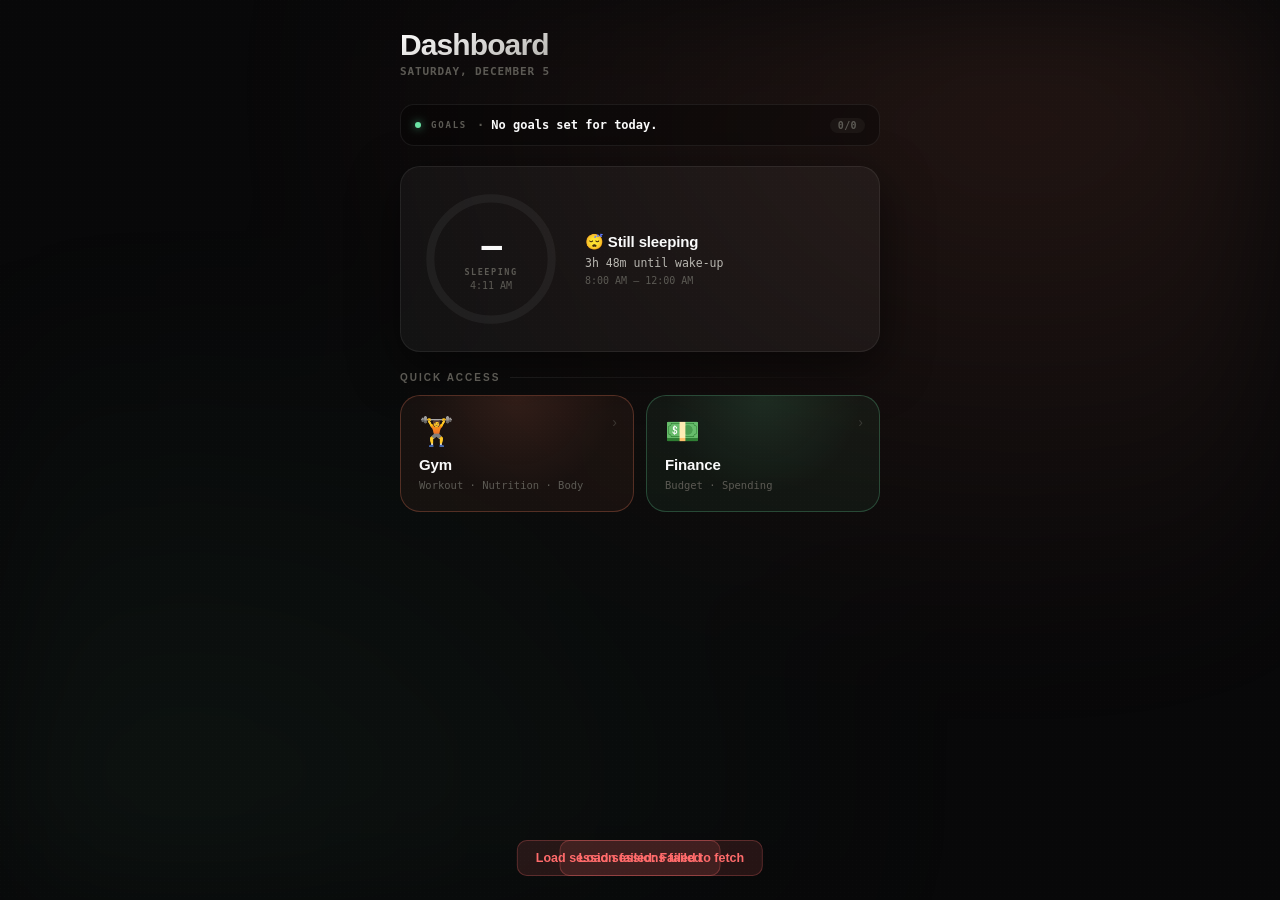
==== commit a6818b59: "added finance part" ====
--- a/index.html
+++ b/index.html
@@ -4,788 +4,7 @@
 <meta charset="UTF-8">
 <meta name="viewport" content="width=device-width, initial-scale=1.0">
 <title>My Dashboard</title>
-<style>
-  :root {
-    --text-primary: #FAFAFA;
-    --text-secondary: #B8B6B0;
-    --text-tertiary: #5C5A54;
-    --success: #6BE3A4;
-    --warning: #F2C063;
-    --danger: #FF6B6B;
-    --accent: #E07658;
-    --bg: #080809;
-    --surface: rgba(255,255,255,0.038);
-    --surface-hover: rgba(255,255,255,0.065);
-    --border: rgba(255,255,255,0.07);
-    --border-strong: rgba(255,255,255,0.14);
-    --font-mono: ui-monospace, "SF Mono", Menlo, Consolas, monospace;
-    --font-sans: -apple-system, BlinkMacSystemFont, "Inter", "Segoe UI", Roboto, Helvetica, Arial, sans-serif;
-    --radius-sm: 10px;
-    --radius-md: 14px;
-    --radius-lg: 20px;
-    --shadow-card: 0 16px 48px rgba(0,0,0,0.55);
-  }
-
-  *, *::before, *::after { box-sizing: border-box; margin: 0; padding: 0; }
-  html { height: 100%; }
-
-  body {
-    font-family: var(--font-sans);
-    background-color: var(--bg);
-    color: var(--text-primary);
-    min-height: 100vh;
-    padding: max(env(safe-area-inset-top, 28px), 28px) 20px 60px;
-    position: relative;
-    overflow-x: hidden;
-  }
-
-  body::before {
-    content: '';
-    position: fixed;
-    inset: 0;
-    background:
-      radial-gradient(ellipse at 80% 10%, rgba(224,118,88,0.12) 0%, transparent 52%),
-      radial-gradient(ellipse at 15% 88%, rgba(107,227,164,0.05) 0%, transparent 50%);
-    filter: blur(60px);
-    pointer-events: none;
-    z-index: 0;
-  }
-
-  body::after {
-    content: '';
-    position: fixed;
-    inset: 0;
-    background-image: url("data:image/svg+xml,%3Csvg xmlns='http://www.w3.org/2000/svg' width='4' height='4'%3E%3Crect width='1' height='1' fill='rgba(255,255,255,0.010)'/%3E%3C/svg%3E");
-    background-size: 4px 4px;
-    pointer-events: none;
-    z-index: 0;
-  }
-
-  .page-wrap {
-    position: relative;
-    z-index: 1;
-    max-width: 480px;
-    margin: 0 auto;
-  }
-
-  /* ── Views ── */
-  .view { display: none; }
-  .view.active { display: block; }
-
-  /* ── Card ── */
-  .card {
-    background: var(--surface);
-    border-radius: var(--radius-lg);
-    padding: 22px 20px;
-    border: 1px solid var(--border);
-    box-shadow: var(--shadow-card);
-  }
-
-  /* ── Dashboard header ── */
-  .dash-header {
-    display: flex;
-    align-items: flex-start;
-    justify-content: space-between;
-    margin-bottom: 26px;
-  }
-
-  .dash-title {
-    font-size: 30px;
-    font-weight: 800;
-    letter-spacing: -0.03em;
-    background: linear-gradient(160deg, #FFFFFF 0%, #9E9C96 130%);
-    -webkit-background-clip: text;
-    background-clip: text;
-    -webkit-text-fill-color: transparent;
-    line-height: 1.1;
-  }
-
-  .dash-date {
-    font-family: var(--font-mono);
-    font-size: 11px;
-    font-weight: 600;
-    letter-spacing: 0.08em;
-    color: var(--text-tertiary);
-    text-transform: uppercase;
-    margin-top: 4px;
-  }
-
-  /* ── Goal Ticker ── */
-  .goal-ticker {
-    display: flex;
-    align-items: center;
-    gap: 10px;
-    padding: 10px 14px;
-    border-radius: var(--radius-md);
-    background: rgba(0,0,0,0.3);
-    border: 1px solid var(--border);
-    margin-bottom: 20px;
-    position: relative;
-    overflow: hidden;
-  }
-
-  .goal-ticker::after {
-    content: '';
-    position: absolute;
-    top: 0;
-    left: -40%;
-    width: 30%;
-    height: 100%;
-    background: linear-gradient(90deg, transparent, rgba(255,255,255,0.03), transparent);
-    animation: tickerSweep 9s ease-in-out infinite;
-    pointer-events: none;
-  }
-
-  @keyframes tickerSweep {
-    0%   { left: -40%; }
-    100% { left: 110%; }
-  }
-
-  .ticker-dot {
-    width: 6px;
-    height: 6px;
-    border-radius: 50%;
-    background: var(--success);
-    box-shadow: 0 0 8px rgba(107,227,164,0.7);
-    animation: ledPulse 1.8s ease-in-out infinite;
-    flex-shrink: 0;
-  }
-
-  @keyframes ledPulse {
-    0%,100% { opacity: 1; transform: scale(1); }
-    50%      { opacity: 0.4; transform: scale(0.8); }
-  }
-
-  .ticker-label {
-    font-family: var(--font-mono);
-    font-size: 9px;
-    font-weight: 800;
-    letter-spacing: 0.20em;
-    color: var(--text-tertiary);
-    flex-shrink: 0;
-    text-transform: uppercase;
-  }
-
-  .ticker-stage {
-    flex: 1;
-    height: 20px;
-    position: relative;
-    overflow: hidden;
-  }
-
-  .ticker-row {
-    display: flex;
-    align-items: center;
-    gap: 7px;
-    height: 20px;
-    font-family: var(--font-mono);
-    font-size: 12px;
-    font-weight: 600;
-    color: var(--text-primary);
-    white-space: nowrap;
-    position: absolute;
-    width: 100%;
-    top: 0; left: 0;
-  }
-
-  .ticker-row.is-leaving {
-    animation: ticker-leave 0.4s cubic-bezier(0.55,0,0.55,1) forwards;
-  }
-
-  .ticker-row.is-entering {
-    animation: ticker-enter 0.4s cubic-bezier(0.22,1,0.36,1) forwards;
-  }
-
-  @keyframes ticker-leave {
-    from { opacity:1; transform:translateY(0); }
-    to   { opacity:0; transform:translateY(-100%); }
-  }
-
-  @keyframes ticker-enter {
-    from { opacity:0; transform:translateY(100%); }
-    to   { opacity:1; transform:translateY(0); }
-  }
-
-  .ticker-status[data-status="done"]    { color: var(--success); }
-  .ticker-status[data-status="pending"] { color: var(--text-tertiary); }
-  .ticker-status[data-status="empty"]   { color: var(--text-tertiary); }
-
-  .ticker-meta {
-    font-family: var(--font-mono);
-    font-size: 10px;
-    font-weight: 700;
-    color: var(--text-tertiary);
-    padding: 2px 8px;
-    border-radius: 999px;
-    background: rgba(255,255,255,0.04);
-    flex-shrink: 0;
-    letter-spacing: 0.04em;
-  }
-
-  /* ── Day Ring Card ── */
-  .ring-card {
-    margin-bottom: 20px;
-    display: flex;
-    align-items: center;
-    gap: 24px;
-  }
-
-  .ring-svg-wrap {
-    width: 140px;
-    height: 140px;
-    position: relative;
-    flex-shrink: 0;
-  }
-
-  .ring-svg-wrap svg { width: 100%; height: 100%; }
-
-  .ring-overlay {
-    position: absolute;
-    inset: 0;
-    display: flex;
-    flex-direction: column;
-    align-items: center;
-    justify-content: center;
-    gap: 0;
-    pointer-events: none;
-  }
-
-  .ring-pct {
-    font-family: var(--font-mono);
-    font-size: 34px;
-    font-weight: 800;
-    letter-spacing: -0.04em;
-    font-variant-numeric: tabular-nums;
-    color: var(--text-primary);
-    line-height: 1;
-  }
-
-  .ring-phase {
-    font-family: var(--font-mono);
-    font-size: 8.5px;
-    font-weight: 800;
-    letter-spacing: 0.18em;
-    text-transform: uppercase;
-    color: var(--text-tertiary);
-    margin-top: 5px;
-  }
-
-  .ring-clock {
-    font-family: var(--font-mono);
-    font-size: 10px;
-    color: var(--text-tertiary);
-    margin-top: 3px;
-  }
-
-  .ring-info {
-    display: flex;
-    flex-direction: column;
-    gap: 5px;
-    min-width: 0;
-  }
-
-  .ring-status {
-    font-size: 15px;
-    font-weight: 700;
-    color: var(--text-primary);
-    letter-spacing: -0.01em;
-  }
-
-  .ring-remaining {
-    font-family: var(--font-mono);
-    font-size: 11.5px;
-    color: var(--text-secondary);
-  }
-
-  .ring-hours {
-    font-family: var(--font-mono);
-    font-size: 10px;
-    color: var(--text-tertiary);
-  }
-
-  /* ── Section label ── */
-  .section-label {
-    font-size: 10px;
-    font-weight: 700;
-    letter-spacing: 0.20em;
-    text-transform: uppercase;
-    color: var(--text-tertiary);
-    margin-bottom: 12px;
-    display: flex;
-    align-items: center;
-    gap: 10px;
-  }
-
-  .section-label::after {
-    content: '';
-    flex: 1;
-    height: 1px;
-    background: linear-gradient(90deg, var(--border), transparent);
-  }
-
-  /* ── Quick Actions Grid ── */
-  .quick-grid {
-    display: grid;
-    grid-template-columns: 1fr 1fr;
-    gap: 12px;
-    margin-bottom: 20px;
-  }
-
-  .quick-tile {
-    background: var(--surface);
-    border: 1px solid var(--border);
-    border-radius: var(--radius-lg);
-    padding: 22px 18px 20px;
-    cursor: pointer;
-    transition: background 0.18s, border-color 0.18s, transform 0.14s;
-    display: flex;
-    flex-direction: column;
-    gap: 10px;
-    -webkit-tap-highlight-color: transparent;
-    position: relative;
-    overflow: hidden;
-  }
-
-  .quick-tile::before {
-    content: '';
-    position: absolute;
-    inset: 0;
-    border-radius: inherit;
-    background: radial-gradient(circle at 50% 0%, rgba(255,255,255,0.04), transparent 60%);
-    pointer-events: none;
-  }
-
-  .quick-tile:hover {
-    background: var(--surface-hover);
-    border-color: var(--border-strong);
-    transform: translateY(-2px);
-  }
-
-  .quick-tile:active { transform: scale(0.97) translateY(0); }
-
-  .quick-tile.gym-tile {
-    border-color: rgba(224,118,88,0.3);
-    background: rgba(224,118,88,0.06);
-  }
-
-  .quick-tile.gym-tile::before {
-    background: radial-gradient(ellipse at 50% 0%, rgba(224,118,88,0.12), transparent 60%);
-  }
-
-  .quick-tile.gym-tile:hover {
-    background: rgba(224,118,88,0.10);
-    border-color: rgba(224,118,88,0.5);
-  }
-
-  .tile-icon {
-    font-size: 28px;
-    line-height: 1;
-  }
-
-  .tile-title {
-    font-size: 15px;
-    font-weight: 700;
-    color: var(--text-primary);
-    letter-spacing: -0.01em;
-  }
-
-  .tile-stat {
-    font-family: var(--font-mono);
-    font-size: 10.5px;
-    color: var(--text-tertiary);
-    font-variant-numeric: tabular-nums;
-    margin-top: -4px;
-  }
-
-  .tile-arrow {
-    position: absolute;
-    top: 18px;
-    right: 16px;
-    color: var(--text-tertiary);
-    font-size: 14px;
-    opacity: 0.5;
-  }
-
-  /* ── Gym Page ── */
-  .gym-header {
-    display: flex;
-    align-items: center;
-    gap: 12px;
-    margin-bottom: 26px;
-  }
-
-  .back-btn {
-    width: 40px;
-    height: 40px;
-    border-radius: var(--radius-sm);
-    background: var(--surface);
-    border: 1px solid var(--border);
-    color: var(--text-primary);
-    font-size: 18px;
-    display: flex;
-    align-items: center;
-    justify-content: center;
-    cursor: pointer;
-    flex-shrink: 0;
-    transition: background 0.15s, border-color 0.15s;
-    -webkit-tap-highlight-color: transparent;
-  }
-
-  .back-btn:hover { background: var(--surface-hover); border-color: var(--border-strong); }
-  .back-btn:active { transform: scale(0.94); }
-
-  .gym-page-title {
-    font-size: 22px;
-    font-weight: 800;
-    letter-spacing: -0.025em;
-    color: var(--text-primary);
-  }
-
-  .gym-hub-grid {
-    display: grid;
-    grid-template-columns: 1fr 1fr;
-    gap: 10px;
-    margin-bottom: 4px;
-  }
-
-  .gym-hub-tile {
-    background: var(--surface);
-    border-radius: var(--radius-lg);
-    padding: 20px 16px 18px;
-    border: 1px solid var(--border);
-    cursor: pointer;
-    transition: background 0.18s, border-color 0.18s, transform 0.14s;
-    display: flex;
-    flex-direction: column;
-    gap: 8px;
-    -webkit-tap-highlight-color: transparent;
-    position: relative;
-  }
-
-  .gym-hub-tile:hover {
-    background: var(--surface-hover);
-    border-color: var(--border-strong);
-    transform: translateY(-2px);
-  }
-
-  .gym-hub-tile:active { transform: scale(0.97); }
-
-  /* ── Gym subviews ── */
-  .tr-view { display: none; }
-  .tr-view.tr-active { display: block; }
-
-  .tr-subview-header {
-    display: flex;
-    align-items: center;
-    gap: 12px;
-    margin-bottom: 20px;
-  }
-
-  .tr-subview-title {
-    font-size: 18px;
-    font-weight: 700;
-    color: var(--text-primary);
-    letter-spacing: -0.02em;
-  }
-
-  /* ── Rows & inputs ── */
-  .tr-row {
-    display: flex;
-    align-items: center;
-    gap: 10px;
-    padding: 13px 14px;
-    margin-bottom: 6px;
-    background: var(--surface);
-    border-radius: var(--radius-md);
-    border: 1px solid var(--border);
-    transition: background 0.15s;
-  }
-
-  .tr-row:hover { background: var(--surface-hover); }
-  .tr-row-label { flex: 1; font-size: 13.5px; color: var(--text-primary); }
-  .tr-row-meta { font-family: var(--font-mono); font-size: 11.5px; color: var(--text-secondary); font-variant-numeric: tabular-nums; }
-
-  .tr-icon-btn {
-    background: none;
-    border: none;
-    cursor: pointer;
-    color: var(--text-tertiary);
-    font-size: 15px;
-    padding: 4px 6px;
-    border-radius: 6px;
-    transition: color 0.15s, background 0.15s;
-    -webkit-tap-highlight-color: transparent;
-  }
-
-  .tr-icon-btn:hover { color: var(--text-primary); background: rgba(255,255,255,0.07); }
-  .tr-icon-btn.danger:hover { color: var(--danger); background: rgba(255,107,107,0.08); }
-
-  .tr-primary-btn {
-    width: 100%;
-    padding: 14px 20px;
-    border-radius: var(--radius-md);
-    border: none;
-    background: linear-gradient(160deg, #FFFFFF 0%, #D8D5CC 100%);
-    color: #0A0A0B;
-    font-weight: 700;
-    font-size: 14px;
-    cursor: pointer;
-    font-family: var(--font-sans);
-    box-shadow: 0 1px 0 rgba(255,255,255,0.5) inset, 0 4px 14px rgba(0,0,0,0.40);
-    transition: transform 0.14s, box-shadow 0.14s;
-    letter-spacing: -0.01em;
-  }
-
-  .tr-primary-btn:hover { transform: translateY(-1px); box-shadow: 0 1px 0 rgba(255,255,255,0.5) inset, 0 6px 20px rgba(0,0,0,0.45); }
-  .tr-primary-btn:active { transform: scale(0.99); }
-  .tr-primary-btn:disabled { opacity: 0.45; cursor: default; transform: none; }
-
-  .tr-secondary-btn {
-    padding: 11px 18px;
-    border-radius: var(--radius-md);
-    border: 1px solid var(--border);
-    background: var(--surface);
-    color: var(--text-primary);
-    font-weight: 600;
-    font-size: 13px;
-    cursor: pointer;
-    font-family: var(--font-sans);
-    transition: background 0.15s, border-color 0.15s;
-    -webkit-tap-highlight-color: transparent;
-  }
-
-  .tr-secondary-btn:hover { background: var(--surface-hover); border-color: var(--border-strong); }
-
-  .tr-input {
-    padding: 12px 14px;
-    border-radius: var(--radius-md);
-    border: 1px solid var(--border);
-    background: rgba(255,255,255,0.03);
-    color: var(--text-primary);
-    font-family: var(--font-sans);
-    font-size: 13px;
-    outline: none;
-    transition: border-color 0.2s, background 0.2s;
-    width: 100%;
-  }
-
-  .tr-input::placeholder { color: var(--text-tertiary); }
-  .tr-input:focus { border-color: var(--border-strong); background: rgba(255,255,255,0.05); }
-  select.tr-input { cursor: pointer; }
-  select.tr-input option { background: #1a1a1b; color: var(--text-primary); }
-
-  .tr-form-label {
-    font-size: 10px;
-    font-weight: 700;
-    letter-spacing: 0.14em;
-    text-transform: uppercase;
-    color: var(--text-tertiary);
-    margin-bottom: 5px;
-    display: block;
-  }
-
-  /* ── Workout styles ── */
-  .tr-units-toggle { display: flex; border-radius: 10px; overflow: hidden; border: 1px solid var(--border); width: fit-content; }
-  .tr-units-btn { padding: 7px 18px; border: none; background: rgba(255,255,255,0.03); color: var(--text-tertiary); font-size: 12px; font-weight: 600; cursor: pointer; transition: background 0.15s, color 0.15s; font-family: var(--font-sans); }
-  .tr-units-btn.active { background: rgba(255,255,255,0.12); color: var(--text-primary); }
-
-  .tr-day-tabs { display: flex; gap: 6px; flex-wrap: wrap; margin-bottom: 14px; }
-  .tr-day-tab { padding: 7px 14px; border-radius: 999px; border: 1px solid var(--border); background: var(--surface); color: var(--text-secondary); font-size: 12px; font-weight: 600; cursor: pointer; transition: all 0.15s; -webkit-tap-highlight-color: transparent; }
-  .tr-day-tab.active { background: rgba(255,255,255,0.12); color: var(--text-primary); border-color: var(--border-strong); }
-
-  .tr-exercise-card { background: var(--surface); border-radius: var(--radius-md); border: 1px solid var(--border); padding: 16px; margin-bottom: 10px; }
-  .tr-exercise-name { font-size: 14px; font-weight: 700; color: var(--text-primary); margin-bottom: 4px; }
-  .tr-exercise-target { font-family: var(--font-mono); font-size: 11px; color: var(--text-tertiary); margin-bottom: 12px; }
-  .tr-exercise-target .tr-highlight { color: var(--warning); font-weight: 700; }
-
-  .tr-set-row { display: flex; align-items: center; gap: 8px; margin-bottom: 8px; }
-  .tr-set-num { font-family: var(--font-mono); font-size: 11px; color: var(--text-tertiary); width: 26px; flex-shrink: 0; font-weight: 700; }
-  .tr-set-input { padding: 9px 6px; border-radius: 10px; border: 1px solid var(--border); background: rgba(255,255,255,0.035); color: var(--text-primary); font-family: var(--font-mono); font-size: 13px; font-variant-numeric: tabular-nums; outline: none; width: 68px; transition: border-color 0.2s, background 0.2s; text-align: center; }
-  .tr-set-input:focus { border-color: var(--border-strong); background: rgba(255,255,255,0.06); }
-  .tr-set-x { color: var(--text-tertiary); font-size: 12px; font-family: var(--font-mono); }
-  .tr-set-check { width: 34px; height: 34px; border-radius: 10px; border: 1.5px solid var(--border-strong); background: rgba(10,10,11,0.6); cursor: pointer; display: flex; align-items: center; justify-content: center; font-size: 16px; color: transparent; transition: all 0.22s cubic-bezier(0.34,1.56,0.64,1); flex-shrink: 0; -webkit-tap-highlight-color: transparent; user-select: none; }
-  .tr-set-check.done { background: var(--success); border-color: var(--success); color: #0A0A0B; box-shadow: 0 0 12px rgba(107,227,164,0.35); }
-
-  .tr-rest-timer { display: none; align-items: center; justify-content: space-between; padding: 10px 14px; background: rgba(242,192,99,0.07); border: 1px solid rgba(242,192,99,0.18); border-radius: 10px; margin-bottom: 14px; }
-  .tr-rest-timer.active { display: flex; }
-  .tr-rest-label { font-family: var(--font-mono); font-size: 13px; color: var(--warning); font-weight: 700; }
-  .tr-rest-stop { font-size: 11px; color: var(--text-tertiary); cursor: pointer; padding: 4px 10px; border-radius: 6px; border: 1px solid var(--border); background: none; transition: color 0.15s; font-family: var(--font-sans); }
-  .tr-rest-stop:hover { color: var(--text-primary); }
-
-  /* ── Progression ── */
-  .tr-prog-exercise { background: var(--surface); border-radius: var(--radius-md); border: 1px solid var(--border); padding: 16px; margin-bottom: 12px; }
-  .tr-prog-ex-header { display: flex; justify-content: space-between; align-items: flex-start; margin-bottom: 10px; flex-wrap: wrap; gap: 6px; }
-  .tr-prog-ex-name { font-size: 14px; font-weight: 700; color: var(--text-primary); }
-  .tr-prog-ex-next { font-family: var(--font-mono); font-size: 11px; color: var(--warning); font-weight: 700; padding: 3px 8px; background: rgba(242,192,99,0.08); border-radius: 6px; border: 1px solid rgba(242,192,99,0.18); }
-
-  .tr-prog-pr-row { display: flex; gap: 10px; flex-wrap: wrap; margin-bottom: 12px; }
-  .tr-pr-badge { display: flex; flex-direction: column; gap: 2px; padding: 8px 12px; background: rgba(107,227,164,0.05); border: 1px solid rgba(107,227,164,0.12); border-radius: 9px; min-width: 76px; }
-  .tr-pr-badge.new-pr { background: rgba(107,227,164,0.10); border-color: rgba(107,227,164,0.30); animation: prPop 0.4s cubic-bezier(0.34,1.56,0.64,1); }
-  @keyframes prPop { from { transform:scale(0.9); opacity:0.5; } to { transform:scale(1); opacity:1; } }
-  .tr-pr-value { font-family: var(--font-mono); font-size: 15px; font-weight: 700; color: var(--success); font-variant-numeric: tabular-nums; }
-  .tr-pr-label { font-size: 9.5px; text-transform: uppercase; letter-spacing: 0.10em; color: var(--text-tertiary); font-weight: 600; }
-
-  .tr-chart-wrap { position: relative; width: 100%; height: 72px; margin-top: 4px; }
-  .tr-chart-wrap svg { width: 100%; height: 100%; overflow: visible; }
-
-  .tr-new-pr-flash { display: inline-flex; align-items: center; gap: 4px; font-size: 10px; font-weight: 700; text-transform: uppercase; letter-spacing: 0.10em; color: var(--success); padding: 2px 7px; background: rgba(107,227,164,0.10); border-radius: 5px; margin-left: 6px; }
-
-  /* ── Nutrition ── */
-  .tr-seg-bar { height: 5px; border-radius: 3px; background: rgba(255,255,255,0.07); overflow: hidden; margin-top: 4px; }
-  .tr-seg-bar-fill { height: 100%; border-radius: 3px; transition: width 0.5s cubic-bezier(0.22,1,0.36,1); min-width: 3px; }
-
-  .tr-water-row { display: flex; align-items: center; gap: 10px; padding: 13px 14px; background: var(--surface); border-radius: var(--radius-md); border: 1px solid var(--border); margin-top: 14px; flex-wrap: wrap; }
-  .tr-water-glasses { display: flex; gap: 4px; flex-wrap: wrap; flex: 1; }
-  .tr-water-glass { font-size: 20px; cursor: pointer; transition: transform 0.15s, filter 0.15s, opacity 0.15s; -webkit-tap-highlight-color: transparent; opacity: 0.20; }
-  .tr-water-glass.filled { opacity: 1; filter: drop-shadow(0 0 4px rgba(100,180,255,0.5)); }
-  .tr-water-glass:active { transform: scale(1.3); }
-
-  /* ── Body ── */
-  .tr-body-stat-row { display: flex; gap: 10px; flex-wrap: wrap; margin-bottom: 16px; }
-  .tr-stat-card { flex: 1; min-width: 86px; padding: 14px 12px; background: var(--surface); border-radius: var(--radius-md); border: 1px solid var(--border); display: flex; flex-direction: column; gap: 4px; }
-  .tr-stat-value { font-family: var(--font-mono); font-size: 20px; font-weight: 800; font-variant-numeric: tabular-nums; color: var(--text-primary); letter-spacing: -0.04em; }
-  .tr-stat-label { font-size: 9.5px; text-transform: uppercase; letter-spacing: 0.12em; color: var(--text-tertiary); font-weight: 600; }
-  .tr-stat-delta { font-family: var(--font-mono); font-size: 11px; font-weight: 700; font-variant-numeric: tabular-nums; }
-  .tr-stat-delta.up   { color: var(--warning); }
-  .tr-stat-delta.down { color: var(--success); }
-  .tr-stat-delta.same { color: var(--text-tertiary); }
-
-  /* ── History ── */
-  .tr-history-entry { background: var(--surface); border-radius: var(--radius-md); border: 1px solid var(--border); padding: 14px 16px; margin-bottom: 8px; cursor: pointer; transition: background 0.15s, border-color 0.15s; }
-  .tr-history-entry:hover { background: var(--surface-hover); border-color: var(--border-strong); }
-  .tr-history-date { font-family: var(--font-mono); font-size: 10.5px; color: var(--text-tertiary); margin-bottom: 3px; font-weight: 600; letter-spacing: 0.06em; text-transform: uppercase; }
-  .tr-history-day { font-size: 14px; font-weight: 700; color: var(--text-primary); margin-bottom: 3px; }
-  .tr-history-meta { font-family: var(--font-mono); font-size: 11px; color: var(--text-secondary); }
-
-  .tr-session-detail { background: var(--surface); border-radius: var(--radius-md); border: 1px solid var(--border); padding: 14px 16px; margin-bottom: 8px; }
-
-  /* ── Empty state ── */
-  .empty-state {
-    font-size: 12.5px;
-    color: var(--text-tertiary);
-    text-align: center;
-    padding: 28px 0;
-    font-style: italic;
-  }
-
-  /* ── Eyebrow label ── */
-  .eyebrow {
-    font-size: 10px;
-    font-weight: 700;
-    letter-spacing: 0.16em;
-    text-transform: uppercase;
-    color: var(--text-tertiary);
-    margin-bottom: 12px;
-  }
-
-  /* ── Divider ── */
-  .divider {
-    border: none;
-    border-top: 1px solid var(--border);
-    margin: 14px 0;
-  }
-
-  @keyframes spin { to { transform: rotate(360deg); } }
-
-  @media (max-width: 380px) {
-    body { padding: 20px 14px 52px; }
-    .dash-title { font-size: 26px; }
-    .quick-grid { gap: 8px; }
-    .quick-tile { padding: 18px 14px 16px; }
-    .tile-icon { font-size: 24px; }
-    .tile-title { font-size: 14px; }
-    .tr-set-input { width: 58px; }
-    .ring-svg-wrap { width: 120px; height: 120px; }
-    .ring-pct { font-size: 28px; }
-  }
-
-  /* ── Hub redesign ── */
-  .hub-volume-card { background: var(--surface); border: 1px solid var(--border); border-radius: var(--radius-lg); padding: 18px 18px 14px; margin-bottom: 12px; }
-  .hub-chart-title { font-size: 10px; font-weight: 700; letter-spacing: 0.18em; text-transform: uppercase; color: var(--text-tertiary); margin-bottom: 14px; display: flex; justify-content: space-between; align-items: center; }
-  .hub-chart-title span { color: var(--text-secondary); font-weight: 600; letter-spacing: 0.04em; text-transform: none; font-size: 11px; }
-  .hub-bar-chart { display: flex; align-items: flex-end; gap: 6px; height: 72px; }
-  .hub-bar-wrap { flex: 1; display: flex; flex-direction: column; align-items: center; gap: 4px; height: 100%; justify-content: flex-end; }
-  .hub-bar { width: 100%; border-radius: 4px 4px 2px 2px; background: rgba(255,255,255,0.08); transition: background 0.3s; min-height: 3px; }
-  .hub-bar.today { background: var(--accent); box-shadow: 0 0 10px rgba(224,118,88,0.35); }
-  .hub-bar.has-data { background: rgba(255,255,255,0.18); }
-  .hub-bar-label { font-family: var(--font-mono); font-size: 9px; color: var(--text-tertiary); font-weight: 600; }
-  .hub-bar-label.today { color: var(--accent); }
-
-  .hub-stats-strip { display: grid; grid-template-columns: repeat(3, 1fr); gap: 8px; margin-bottom: 12px; }
-  .hub-stat-card { background: var(--surface); border: 1px solid var(--border); border-radius: var(--radius-md); padding: 14px 12px 12px; display: flex; flex-direction: column; gap: 4px; }
-  .hub-stat-value { font-family: var(--font-mono); font-size: 22px; font-weight: 800; color: var(--text-primary); letter-spacing: -0.04em; font-variant-numeric: tabular-nums; line-height: 1; }
-  .hub-stat-label { font-size: 9px; font-weight: 700; text-transform: uppercase; letter-spacing: 0.14em; color: var(--text-tertiary); margin-top: 2px; }
-
-  .hub-prs-card { background: var(--surface); border: 1px solid var(--border); border-radius: var(--radius-lg); padding: 16px 18px; margin-bottom: 12px; }
-  .hub-pr-row { display: flex; align-items: center; gap: 10px; padding: 8px 0; border-bottom: 1px solid var(--border); }
-  .hub-pr-row:last-child { border-bottom: none; padding-bottom: 0; }
-  .hub-pr-name { flex: 1; font-size: 13px; font-weight: 600; color: var(--text-primary); min-width: 0; overflow: hidden; text-overflow: ellipsis; white-space: nowrap; }
-  .hub-pr-weight { font-family: var(--font-mono); font-size: 12px; font-weight: 700; color: var(--success); }
-  .hub-pr-date { font-family: var(--font-mono); font-size: 10px; color: var(--text-tertiary); }
-
-  .hub-nav-grid { display: grid; grid-template-columns: 1fr 1fr; gap: 8px; margin-bottom: 4px; }
-  .hub-nav-tile { background: var(--surface); border: 1px solid var(--border); border-radius: var(--radius-md); padding: 14px 14px 12px; cursor: pointer; display: flex; align-items: center; gap: 10px; transition: background 0.15s, border-color 0.15s, transform 0.12s; -webkit-tap-highlight-color: transparent; position: relative; }
-  .hub-nav-tile:hover { background: var(--surface-hover); border-color: var(--border-strong); transform: translateY(-1px); }
-  .hub-nav-tile:active { transform: scale(0.97); }
-  .hub-nav-icon { font-size: 20px; flex-shrink: 0; }
-  .hub-nav-info { flex: 1; min-width: 0; }
-  .hub-nav-title { font-size: 13px; font-weight: 700; color: var(--text-primary); }
-  .hub-nav-stat { font-family: var(--font-mono); font-size: 10px; color: var(--text-tertiary); margin-top: 2px; overflow: hidden; text-overflow: ellipsis; white-space: nowrap; }
-  .hub-nav-arrow { color: var(--text-tertiary); font-size: 14px; opacity: 0.4; flex-shrink: 0; }
-
-  /* ── Workout redesign ── */
-  .wk-day-banner { background: rgba(224,118,88,0.07); border: 1px solid rgba(224,118,88,0.2); border-radius: var(--radius-md); padding: 12px 16px; margin-bottom: 14px; display: flex; align-items: center; justify-content: space-between; }
-  .wk-day-name { font-size: 16px; font-weight: 800; color: var(--text-primary); letter-spacing: -0.01em; }
-  .wk-day-sub { font-family: var(--font-mono); font-size: 10px; color: var(--text-tertiary); margin-top: 2px; }
-  .wk-day-badge { font-family: var(--font-mono); font-size: 10px; font-weight: 700; color: var(--accent); background: rgba(224,118,88,0.12); border-radius: 6px; padding: 3px 8px; }
-
-  .wk-empty-start { background: var(--surface); border: 1px solid var(--border); border-radius: var(--radius-lg); padding: 28px 20px; text-align: center; margin-bottom: 14px; }
-  .wk-empty-icon { font-size: 36px; margin-bottom: 10px; }
-  .wk-empty-text { font-size: 14px; font-weight: 600; color: var(--text-secondary); margin-bottom: 6px; }
-  .wk-empty-sub { font-size: 12px; color: var(--text-tertiary); margin-bottom: 18px; }
-
-  .wk-ex-card { background: var(--surface); border: 1px solid var(--border); border-radius: var(--radius-md); padding: 14px 14px 10px; margin-bottom: 10px; }
-  .wk-ex-header { display: flex; align-items: center; justify-content: space-between; margin-bottom: 6px; }
-  .wk-ex-name { font-size: 14px; font-weight: 700; color: var(--text-primary); }
-  .wk-ex-last { font-family: var(--font-mono); font-size: 10px; color: var(--text-tertiary); margin-bottom: 10px; }
-  .wk-set-row { display: flex; align-items: center; gap: 7px; margin-bottom: 7px; }
-  .wk-set-num { font-family: var(--font-mono); font-size: 10.5px; color: var(--text-tertiary); width: 22px; flex-shrink: 0; font-weight: 700; }
-  .wk-set-input { padding: 8px 4px; border-radius: 9px; border: 1px solid var(--border); background: rgba(255,255,255,0.035); color: var(--text-primary); font-family: var(--font-mono); font-size: 13px; font-variant-numeric: tabular-nums; outline: none; width: 64px; transition: border-color 0.2s; text-align: center; }
-  .wk-set-input:focus { border-color: var(--border-strong); background: rgba(255,255,255,0.06); }
-  .wk-set-x { color: var(--text-tertiary); font-size: 11px; font-family: var(--font-mono); flex-shrink: 0; }
-  .wk-set-ghost { font-family: var(--font-mono); font-size: 10px; color: var(--text-tertiary); flex: 1; }
-  .wk-set-check { width: 32px; height: 32px; border-radius: 9px; border: 1.5px solid var(--border-strong); background: rgba(10,10,11,0.6); cursor: pointer; display: flex; align-items: center; justify-content: center; font-size: 15px; color: transparent; transition: all 0.2s cubic-bezier(0.34,1.56,0.64,1); flex-shrink: 0; -webkit-tap-highlight-color: transparent; user-select: none; }
-  .wk-set-check.done { background: var(--success); border-color: var(--success); color: #0A0A0B; box-shadow: 0 0 10px rgba(107,227,164,0.3); }
-
-  .wk-history-link { display: flex; align-items: center; justify-content: center; gap: 6px; margin-top: 14px; padding: 10px; border-radius: var(--radius-md); border: 1px solid var(--border); background: none; color: var(--text-tertiary); font-size: 12px; font-weight: 600; cursor: pointer; width: 100%; font-family: var(--font-sans); transition: color 0.15s, border-color 0.15s; -webkit-tap-highlight-color: transparent; }
-  .wk-history-link:hover { color: var(--text-primary); border-color: var(--border-strong); }
-
-  /* ── Progression redesign ── */
-  .prog-search { position: relative; margin-bottom: 14px; }
-  .prog-search-input { width: 100%; padding: 11px 14px 11px 36px; border-radius: var(--radius-md); border: 1px solid var(--border); background: rgba(255,255,255,0.03); color: var(--text-primary); font-family: var(--font-sans); font-size: 13px; outline: none; transition: border-color 0.2s; }
-  .prog-search-input:focus { border-color: var(--border-strong); background: rgba(255,255,255,0.05); }
-  .prog-search-input::placeholder { color: var(--text-tertiary); }
-  .prog-search-icon { position: absolute; left: 12px; top: 50%; transform: translateY(-50%); color: var(--text-tertiary); font-size: 14px; pointer-events: none; }
-  .prog-freq-badge { font-family: var(--font-mono); font-size: 9px; color: var(--text-tertiary); background: rgba(255,255,255,0.05); border-radius: 4px; padding: 2px 6px; }
-
-  /* ── History redesign ── */
-  .hist-entry { background: var(--surface); border: 1px solid var(--border); border-radius: var(--radius-md); margin-bottom: 8px; overflow: hidden; transition: border-color 0.15s; }
-  .hist-entry-header { padding: 13px 16px; cursor: pointer; display: flex; align-items: center; gap: 12px; transition: background 0.15s; }
-  .hist-entry-header:hover { background: var(--surface-hover); }
-  .hist-entry-icon { font-size: 18px; flex-shrink: 0; }
-  .hist-entry-info { flex: 1; min-width: 0; }
-  .hist-entry-day { font-size: 13.5px; font-weight: 700; color: var(--text-primary); }
-  .hist-entry-meta { font-family: var(--font-mono); font-size: 10.5px; color: var(--text-tertiary); margin-top: 2px; }
-  .hist-entry-vol { font-family: var(--font-mono); font-size: 12px; font-weight: 700; color: var(--text-secondary); flex-shrink: 0; }
-  .hist-entry-chevron { color: var(--text-tertiary); font-size: 12px; flex-shrink: 0; transition: transform 0.2s; }
-  .hist-entry.open .hist-entry-chevron { transform: rotate(90deg); }
-  .hist-entry-detail { display: none; padding: 0 16px 14px; border-top: 1px solid var(--border); }
-  .hist-entry.open .hist-entry-detail { display: block; }
-  .hist-ex-block { margin-top: 12px; }
-  .hist-ex-name { font-size: 12px; font-weight: 700; color: var(--text-secondary); margin-bottom: 5px; }
-  .hist-set-line { font-family: var(--font-mono); font-size: 11px; color: var(--text-tertiary); margin-bottom: 3px; display: flex; gap: 12px; }
-  .hist-set-line span { color: var(--text-primary); }
-</style>
+<link rel="stylesheet" href="css/styles.css">
 </head>
 <body>
 <div class="page-wrap">
@@ -855,12 +74,27 @@
         <div class="tile-stat" id="gymTileStat">Workout · Nutrition</div>
         <span class="tile-arrow">›</span>
       </div>
-      <div class="quick-tile" id="statsPlaceholderTile" style="cursor:default;opacity:0.5;">
-        <div class="tile-icon">📊</div>
-        <div class="tile-title">Stats</div>
-        <div class="tile-stat">Coming soon</div>
-      </div>
-    </div>
+      <div class="quick-tile finance-tile" id="financeTile" role="button" tabindex="0">
+        <div class="tile-icon">💵</div>
+        <div class="tile-title">Finance</div>
+        <div class="tile-stat" id="financeTileStat">Budget · Spending</div>
+        <span class="tile-arrow">›</span>
+      </div>
+    </div>
+
+  </div>
+
+  <!-- ══════════════════════════════════
+       FINANCE VIEW
+  ══════════════════════════════════ -->
+  <div id="viewFinance" class="view">
+
+    <div class="gym-header">
+      <button class="back-btn" id="financeBackBtn" aria-label="Back to Dashboard">←</button>
+      <div class="gym-page-title">💵 Finance</div>
+    </div>
+
+    <div id="viewFinanceContent"></div>
 
   </div>
 
@@ -990,2054 +224,6 @@
   </div>
 
 </div>
-<script>
-const WAKE_HOUR = 8;
-const SLEEP_HOUR = 24;
-
-// ── Supabase client ──
-const SUPABASE_URL = 'https://qoflumocndwzegzbjpkm.supabase.co';
-const SUPABASE_KEY = 'eyJhbGciOiJIUzI1NiIsInR5cCI6IkpXVCJ9.eyJpc3MiOiJzdXBhYmFzZSIsInJlZiI6InFvZmx1bW9jbmR3emVnemJqcGttIiwicm9sZSI6ImFub24iLCJpYXQiOjE3ODE1NDk4MDIsImV4cCI6MjA5NzEyNTgwMn0.yot7wHj6ScpnBwOGg_Ted4jsonKJL32vFuvNtCXYKEo';
-
-function sbHeaders(extra) {
-  return Object.assign({ 'Content-Type': 'application/json', 'apikey': SUPABASE_KEY, 'Authorization': 'Bearer ' + SUPABASE_KEY }, extra || {});
-}
-async function sbSelect(table, query) {
-  const r = await fetch(SUPABASE_URL + '/rest/v1/' + table + (query ? '?' + query : ''), { headers: sbHeaders() });
-  if (!r.ok) throw new Error(await r.text());
-  return r.json();
-}
-async function sbUpsert(table, data) {
-  const r = await fetch(SUPABASE_URL + '/rest/v1/' + table, {
-    method: 'POST',
-    headers: sbHeaders({ 'Prefer': 'resolution=merge-duplicates,return=minimal' }),
-    body: JSON.stringify(data)
-  });
-  if (!r.ok) throw new Error(await r.text());
-}
-async function sbInsert(table, data) {
-  const r = await fetch(SUPABASE_URL + '/rest/v1/' + table, {
-    method: 'POST',
-    headers: sbHeaders({ 'Prefer': 'return=minimal' }),
-    body: JSON.stringify(data)
-  });
-  if (!r.ok) throw new Error(await r.text());
-}
-async function sbDelete(table, query) {
-  const r = await fetch(SUPABASE_URL + '/rest/v1/' + table + '?' + query, {
-    method: 'DELETE',
-    headers: sbHeaders()
-  });
-  if (!r.ok) throw new Error(await r.text());
-}
-
-// ── Toast ──
-function showToast(msg, type) {
-  const t = document.createElement('div');
-  const ok = type !== 'error';
-  t.style.cssText = 'position:fixed;bottom:24px;left:50%;transform:translateX(-50%);padding:10px 18px;border-radius:10px;font-size:12.5px;font-weight:600;z-index:9999;pointer-events:none;transition:opacity 0.3s;white-space:nowrap;' +
-    (ok ? 'background:rgba(107,227,164,0.12);border:1px solid rgba(107,227,164,0.25);color:#6BE3A4;' : 'background:rgba(255,107,107,0.12);border:1px solid rgba(255,107,107,0.25);color:#FF6B6B;');
-  t.textContent = msg;
-  document.body.appendChild(t);
-  setTimeout(() => { t.style.opacity = '0'; setTimeout(() => t.remove(), 300); }, 3000);
-}
-
-// ── Loading helper ──
-function showLoading(container) {
-  container.innerHTML = '<div style="display:flex;align-items:center;justify-content:center;padding:48px 0;color:var(--text-tertiary);font-size:12px;font-family:var(--font-mono);letter-spacing:0.1em;gap:10px;"><span style="width:16px;height:16px;border:2px solid rgba(255,255,255,0.14);border-top-color:var(--text-primary);border-radius:50%;display:inline-block;animation:spin 0.7s linear infinite;"></span>Loading</div>';
-}
-
-// ── localStorage fallback helpers (used only during migration) ──
-function storeGet(key) {
-  try { return JSON.parse(localStorage.getItem(key)); } catch { return null; }
-}
-function storeSet(key, value) {
-  localStorage.setItem(key, JSON.stringify(value));
-}
-function storeDelete(key) { localStorage.removeItem(key); }
-function storeListKeys(prefix) {
-  const keys = [];
-  for (let i = 0; i < localStorage.length; i++) {
-    const k = localStorage.key(i);
-    if (k && k.startsWith(prefix)) keys.push(k);
-  }
-  return keys;
-}
-
-// ── Supabase data layer ──
-async function dbGetSession(date) {
-  try {
-    const rows = await sbSelect('sessions', 'date=eq.' + date);
-    return rows[0]?.data || null;
-  } catch(e) { showToast('Load session failed: ' + e.message, 'error'); return null; }
-}
-async function dbSaveSession(date, session) {
-  await sbUpsert('sessions', { id: date, date, day_name: session.day || '', done: !!session.done, data: session });
-}
-async function dbListSessions() {
-  try {
-    return await sbSelect('sessions', 'order=date.desc');
-  } catch(e) { showToast('Load sessions failed', 'error'); return []; }
-}
-async function dbDeleteSession(date) {
-  await sbDelete('sessions', 'date=eq.' + date);
-}
-
-async function dbGetPRs() {
-  try {
-    const rows = await sbSelect('prs');
-    const out = {};
-    rows.forEach(r => {
-      out[r.exercise_id] = { maxWeight: r.max_weight, maxE1RM: r.max_e1rm, name: r.exercise_name, date: r.pr_date };
-    });
-    return out;
-  } catch(e) { return {}; }
-}
-async function dbSavePR(exId, pr) {
-  await sbUpsert('prs', { exercise_id: exId, exercise_name: pr.name || '', max_weight: pr.maxWeight || 0, max_e1rm: pr.maxE1RM || 0, pr_date: pr.date || '' });
-}
-
-async function dbGetRoutine() {
-  try {
-    const rows = await sbSelect('routine', 'id=eq.1');
-    if (!rows[0]) return { units: 'kg', days: [] };
-    return { units: rows[0].units || 'kg', days: rows[0].data || [] };
-  } catch(e) { return { units: 'kg', days: [] }; }
-}
-async function dbSaveRoutine(r) {
-  await sbUpsert('routine', { id: 1, units: r.units || 'kg', data: r.days || [] });
-}
-
-async function dbGetBodyWeight() {
-  try { return await sbSelect('body_weight', 'order=date.asc'); } catch(e) { return []; }
-}
-async function dbAddBodyWeight(entry) {
-  await sbInsert('body_weight', { date: entry.date, kg: entry.kg, measurements: entry.measurements || null });
-}
-async function dbDeleteBodyWeight(id) {
-  await sbDelete('body_weight', 'id=eq.' + id);
-}
-
-async function dbGetNutritionLog(date) {
-  try {
-    const rows = await sbSelect('nutrition_log', 'date=eq.' + date);
-    return rows[0] || null;
-  } catch(e) { return null; }
-}
-async function dbSaveNutritionLog(date, entry) {
-  await sbUpsert('nutrition_log', { date, kcal: entry.kcal||0, protein: entry.protein||0, carbs: entry.carbs||0, fat: entry.fat||0 });
-}
-
-async function dbGetNutritionTargets() {
-  try {
-    const rows = await sbSelect('nutrition_targets', 'id=eq.1');
-    return rows[0] || null;
-  } catch(e) { return null; }
-}
-async function dbSaveNutritionTargets(t) {
-  await sbUpsert('nutrition_targets', { id: 1, mode: t.mode||'maintain', kcal: t.kcal||2200, protein: t.protein||170, carbs: t.carbs||220, fat: t.fat||60 });
-}
-
-// ── One-time migration from localStorage → Supabase ──
-async function migrateFromLocalStorage() {
-  if (localStorage.getItem('sb_migrated')) return;
-  const sessionKeys = storeListKeys('training:session:');
-  if (sessionKeys.length === 0 && !storeGet('training:prs') && !storeGet('training:routine')) {
-    localStorage.setItem('sb_migrated', '1');
-    return;
-  }
-  showToast('Migrating local data to Supabase…', 'ok');
-  try {
-    for (const k of sessionKeys) {
-      const s = storeGet(k);
-      if (s) await dbSaveSession(k.slice(17), s);
-    }
-    const prs = storeGet('training:prs') || {};
-    for (const [exId, pr] of Object.entries(prs)) await dbSavePR(exId, pr);
-    const routine = storeGet('training:routine');
-    if (routine) await dbSaveRoutine(routine);
-    const bw = storeGet('body:weight') || [];
-    for (const e of bw) await dbAddBodyWeight(e);
-    const targets = storeGet('nutrition:targets');
-    if (targets) await dbSaveNutritionTargets(targets);
-    const today = getActiveDateString();
-    const nlog = storeGet('nutrition:log:' + today);
-    if (nlog) await dbSaveNutritionLog(today, nlog);
-    localStorage.setItem('sb_migrated', '1');
-    showToast('Migration complete ✓', 'ok');
-  } catch(e) {
-    showToast('Migration error: ' + e.message, 'error');
-  }
-}
-
-// ── Date helpers ──
-function pad2(n) { return String(n).padStart(2, '0'); }
-
-function getActiveDateString() {
-  const now = new Date();
-  if (now.getHours() < 6) {
-    const d = new Date(now);
-    d.setDate(d.getDate() - 1);
-    return `${d.getFullYear()}-${pad2(d.getMonth()+1)}-${pad2(d.getDate())}`;
-  }
-  return `${now.getFullYear()}-${pad2(now.getMonth()+1)}-${pad2(now.getDate())}`;
-}
-
-function formatDate(str) {
-  const [y, m, d] = str.split('-').map(Number);
-  const dt = new Date(y, m - 1, d);
-  const days = ['Sun','Mon','Tue','Wed','Thu','Fri','Sat'];
-  const months = ['Jan','Feb','Mar','Apr','May','Jun','Jul','Aug','Sep','Oct','Nov','Dec'];
-  return `${days[dt.getDay()]}, ${months[dt.getMonth()]} ${d}`;
-}
-
-function formatDateLong(str) {
-  const [y, m, d] = str.split('-').map(Number);
-  const dt = new Date(y, m - 1, d);
-  const days = ['Sunday','Monday','Tuesday','Wednesday','Thursday','Friday','Saturday'];
-  const months = ['January','February','March','April','May','June','July','August','September','October','November','December'];
-  return `${days[dt.getDay()]}, ${months[dt.getMonth()]} ${d}`;
-}
-
-// ── Page navigation ──
-function showView(id) {
-  document.querySelectorAll('.view').forEach(v => v.classList.remove('active'));
-  document.getElementById(id).classList.add('active');
-  window.scrollTo(0, 0);
-}
-
-document.getElementById('gymTile').addEventListener('click', () => {
-  showView('viewGym');
-  trNav('hub');
-});
-document.getElementById('gymTile').addEventListener('keydown', e => {
-  if (e.key === 'Enter' || e.key === ' ') {
-    e.preventDefault();
-    showView('viewGym');
-    trNav('hub');
-  }
-});
-
-document.getElementById('gymBackBtn').addEventListener('click', () => {
-  showView('viewDash');
-});
-
-// ── Dashboard date ──
-function updateDashDate() {
-  const d = getActiveDateString();
-  document.getElementById('dashDate').textContent = formatDateLong(d);
-}
-
-// ── Goal Ticker (reads from localStorage goals: keys) ──
-let tickerInterval = null;
-let cycleIdx = 0;
-
-function buildTickerItems() {
-  const key = 'goals:' + getActiveDateString();
-  const goals = storeGet(key) || [];
-  const total = goals.length;
-  const done = goals.filter(g => g.done).length;
-  let items;
-  if (total === 0) {
-    items = [{ status: 'empty', text: 'No goals set for today.' }];
-  } else if (done === total) {
-    items = [{ status: 'done', text: '✓ All goals done — solid day.' }];
-  } else {
-    items = goals.filter(g => !g.done).map(g => ({ status: 'pending', text: g.text }));
-  }
-  return { items, meta: `${done}/${total}` };
-}
-
-function makeTickerRow(item) {
-  const row = document.createElement('div');
-  row.className = 'ticker-row';
-  const statusSpan = document.createElement('span');
-  statusSpan.className = 'ticker-status';
-  statusSpan.setAttribute('data-status', item.status);
-  statusSpan.textContent = item.status === 'done' ? '✓' : item.status === 'pending' ? '○' : '·';
-  const textSpan = document.createElement('span');
-  textSpan.className = 'ticker-text';
-  textSpan.textContent = item.text;
-  row.appendChild(statusSpan);
-  row.appendChild(textSpan);
-  return row;
-}
-
-function tick(isFirst) {
-  const { items, meta } = buildTickerItems();
-  document.getElementById('goalTickerMeta').textContent = meta;
-  if (cycleIdx >= items.length) cycleIdx = 0;
-  const item = items[cycleIdx];
-  cycleIdx = (cycleIdx + 1) % items.length;
-  const stage = document.getElementById('goalTickerStage');
-  const newRow = makeTickerRow(item);
-  if (isFirst) {
-    stage.innerHTML = '';
-    stage.appendChild(newRow);
-  } else {
-    const oldRow = stage.querySelector('.ticker-row');
-    if (oldRow) {
-      oldRow.classList.add('is-leaving');
-      setTimeout(() => { if (oldRow.parentNode) oldRow.parentNode.removeChild(oldRow); }, 420);
-    }
-    newRow.classList.add('is-entering');
-    stage.appendChild(newRow);
-  }
-}
-
-function startTicker() {
-  cycleIdx = 0;
-  tick(true);
-  if (tickerInterval) clearInterval(tickerInterval);
-  tickerInterval = setInterval(() => tick(false), 5000);
-}
-
-// ── Day Ring ──
-const CIRC = 2 * Math.PI * 52;
-const SUN_PALETTE = [
-  [255,216,158],[255,205,121],[255,227,143],[255,183,106],
-  [255,149,89],[243,111,79],[226,93,122],[123,91,176],[47,58,102]
-];
-
-function interpColor(pct) {
-  const t = Math.max(0, Math.min(1, pct / 100));
-  const scaled = t * (SUN_PALETTE.length - 1);
-  const lo = Math.floor(scaled);
-  const hi = Math.min(lo + 1, SUN_PALETTE.length - 1);
-  const f = scaled - lo;
-  return SUN_PALETTE[lo].map((v, i) => Math.round(v + (SUN_PALETTE[hi][i] - v) * f));
-}
-
-function fmtHM(totalMinutes) {
-  const h = Math.floor(totalMinutes / 60);
-  const m = Math.round(totalMinutes % 60);
-  if (h > 0 && m > 0) return `${h}h ${m}m`;
-  if (h > 0) return `${h}h`;
-  return `${m}m`;
-}
-
-function fmtClock(now) {
-  let h = now.getHours();
-  const m = pad2(now.getMinutes());
-  const ampm = h >= 12 ? 'PM' : 'AM';
-  h = h % 12 || 12;
-  return `${h}:${m} ${ampm}`;
-}
-
-function updateDayBar() {
-  const now = new Date();
-  const ringFill = document.getElementById('ringFill');
-  const ringPct = document.getElementById('ringPct');
-  const ringPhase = document.getElementById('ringPhase');
-  const ringClock = document.getElementById('ringClock');
-  const ringStatus = document.getElementById('ringStatus');
-  const ringRemaining = document.getElementById('ringRemaining');
-  ringClock.textContent = fmtClock(now);
-  const hours = now.getHours() + now.getMinutes() / 60 + now.getSeconds() / 3600;
-  if (hours < WAKE_HOUR) {
-    ringFill.style.stroke = '#3A3836';
-    ringFill.setAttribute('stroke-dasharray', CIRC);
-    ringFill.setAttribute('stroke-dashoffset', CIRC);
-    ringPct.textContent = '—';
-    ringPhase.textContent = 'SLEEPING';
-    ringStatus.textContent = '😴 Still sleeping';
-    ringRemaining.textContent = fmtHM((WAKE_HOUR - hours) * 60) + ' until wake-up';
-  } else if (hours < SLEEP_HOUR) {
-    const pct = (hours - WAKE_HOUR) / (SLEEP_HOUR - WAKE_HOUR) * 100;
-    const [r,g,b] = interpColor(pct);
-    ringFill.style.stroke = `rgb(${r},${g},${b})`;
-    ringFill.setAttribute('stroke-dasharray', CIRC);
-    ringFill.setAttribute('stroke-dashoffset', CIRC * (1 - pct / 100));
-    ringPct.textContent = Math.round(pct) + '%';
-    let phase, status;
-    if (pct < 25)      { phase = 'MORNING';   status = '☀️ Morning — fresh start'; }
-    else if (pct < 50) { phase = 'MIDDAY';    status = '⚡ Midday — keep moving'; }
-    else if (pct < 75) { phase = 'AFTERNOON'; status = '🔥 Afternoon — push it'; }
-    else if (pct < 90) { phase = 'EVENING';   status = '⏳ Evening — wrap up'; }
-    else               { phase = 'BEDTIME';   status = '🌙 Bedtime soon'; }
-    ringPhase.textContent = phase;
-    ringStatus.textContent = status;
-    ringRemaining.textContent = fmtHM((SLEEP_HOUR - hours) * 60) + ' left today';
-  } else {
-    ringFill.style.stroke = 'rgb(226,93,122)';
-    ringFill.setAttribute('stroke-dasharray', CIRC);
-    ringFill.setAttribute('stroke-dashoffset', 0);
-    ringPct.textContent = '100%';
-    ringPhase.textContent = 'PAST BEDTIME';
-    ringStatus.textContent = '⚠️ Past bedtime';
-    ringRemaining.textContent = 'Time to sleep!';
-  }
-}
-
-// ════════════════════════════════════════════════════════
-// TRAINING MODULE
-// ════════════════════════════════════════════════════════
-
-function trNav(viewId) {
-  if (viewId !== 'workout') trStopRest();
-  document.querySelectorAll('#viewGym .tr-view').forEach(v => v.classList.remove('tr-active'));
-  const idMap = { hub:'trHub', workout:'trWorkout', progression:'trProgression', nutrition:'trNutrition', body:'trBody', history:'trHistory' };
-  const target = document.getElementById(idMap[viewId]);
-  if (!target) return;
-  target.classList.add('tr-active');
-  localStorage.setItem('training:lastView', viewId);
-  if (viewId === 'hub') trRefreshTiles();
-  else if (viewId === 'workout') trRenderWorkout();
-  else if (viewId === 'progression') trRenderProgression();
-  else if (viewId === 'nutrition') trRenderNutrition();
-  else if (viewId === 'body') trRenderBody();
-  else if (viewId === 'history') trRenderHistory();
-}
-
-document.querySelectorAll('.hub-nav-tile[data-nav]').forEach(tile => {
-  tile.addEventListener('click', () => trNav(tile.dataset.nav));
-});
-
-document.querySelectorAll('.back-btn[data-back]').forEach(btn => {
-  btn.addEventListener('click', () => trNav(btn.dataset.back));
-});
-
-function trGenId() { return Math.random().toString(36).slice(2, 10); }
-function epley(w, r) { return r === 1 ? w : w * (1 + r / 30); }
-
-// In-memory cache to avoid redundant fetches within a single render cycle
-let _routineCache = null;
-let _prsCache = null;
-let _sessionsCache = null; // array of session rows
-
-async function trGetRoutine() {
-  if (_routineCache) return _routineCache;
-  _routineCache = await dbGetRoutine();
-  return _routineCache;
-}
-async function trSaveRoutine(r) {
-  _routineCache = r;
-  await dbSaveRoutine(r);
-}
-
-async function trGetSession(date) {
-  return dbGetSession(date);
-}
-async function trSaveSession(date, s) {
-  await dbSaveSession(date, s);
-  // invalidate sessions cache
-  _sessionsCache = null;
-}
-
-async function trGetPRs() {
-  if (_prsCache) return _prsCache;
-  _prsCache = await dbGetPRs();
-  return _prsCache;
-}
-async function trSavePRs(p) {
-  _prsCache = p;
-  // save each PR individually
-  for (const [exId, pr] of Object.entries(p)) {
-    await dbSavePR(exId, pr);
-  }
-}
-
-async function trGetAllSessions() {
-  if (_sessionsCache) return _sessionsCache;
-  _sessionsCache = await dbListSessions();
-  return _sessionsCache;
-}
-
-function invalidateCaches() {
-  _routineCache = null;
-  _prsCache = null;
-  _sessionsCache = null;
-}
-
-async function trRefreshTiles() {
-  const [routine, allSessions, prs, todaySession, nutTargets, nutLog, bodyRows] = await Promise.all([
-    trGetRoutine(),
-    trGetAllSessions(),
-    trGetPRs(),
-    dbGetSession(getActiveDateString()),
-    dbGetNutritionTargets(),
-    dbGetNutritionLog(getActiveDateString()),
-    dbGetBodyWeight()
-  ]);
-  const today = getActiveDateString();
-
-  // ── Workout tile ──
-  let ws = 'Tap to log today';
-  if (todaySession) {
-    const done = todaySession.exercises.reduce((a, ex) => a + ex.sets.filter(s => s.done).length, 0);
-    const total = todaySession.exercises.reduce((a, ex) => a + ex.sets.length, 0);
-    ws = todaySession.done ? '✓ Session complete' : done + '/' + total + ' sets done';
-  }
-  document.getElementById('trTileWorkout').textContent = ws;
-
-  // ── Progression tile ──
-  const prCount = Object.keys(prs).length;
-  document.getElementById('trTileProgression').textContent = prCount > 0 ? prCount + ' exercises tracked' : 'No sessions yet';
-
-  // ── Nutrition tile ──
-  if (nutTargets && nutLog) {
-    const p = nutLog.protein || 0, c = nutLog.carbs || 0, f = nutLog.fat || 0;
-    document.getElementById('trTileNutrition').textContent = p + 'g P · ' + c + 'g C · ' + f + 'g F';
-  } else if (nutTargets) {
-    document.getElementById('trTileNutrition').textContent = 'Targets set — log today';
-  } else {
-    document.getElementById('trTileNutrition').textContent = 'No targets set';
-  }
-
-  // ── Body tile ──
-  if (bodyRows.length > 0) {
-    const last = bodyRows[bodyRows.length - 1];
-    const u = routine.units || 'kg';
-    document.getElementById('trTileBody').textContent = u === 'lb' ? (last.kg * 2.20462).toFixed(1) + ' lb' : last.kg + ' kg';
-  } else {
-    document.getElementById('trTileBody').textContent = 'No entries yet';
-  }
-
-  // ── Dashboard gym tile stat ──
-  document.getElementById('gymTileStat').textContent = ws !== 'Tap to log today' ? ws : 'Workout · Nutrition · Body';
-
-  // Build a date→session data lookup from allSessions rows
-  const sessionByDate = {};
-  allSessions.forEach(row => { if (row.data) sessionByDate[row.date] = row.data; });
-
-  // ── Hub: weekly volume bar chart ──
-  const barChart = document.getElementById('hubBarChart');
-  if (barChart) {
-    const days7 = [];
-    const DAY_ABBR = ['Su','Mo','Tu','We','Th','Fr','Sa'];
-    for (let i = 6; i >= 0; i--) {
-      const d = new Date();
-      d.setDate(d.getDate() - i);
-      const ds = d.getFullYear() + '-' + pad2(d.getMonth()+1) + '-' + pad2(d.getDate());
-      const s = sessionByDate[ds];
-      const vol = s ? s.exercises.reduce((a, ex) => a + ex.sets.filter(x => x.done).reduce((b, x) => b + x.weight * x.reps, 0), 0) : 0;
-      days7.push({ ds, vol, label: DAY_ABBR[d.getDay()], isToday: i === 0 });
-    }
-    const maxVol = Math.max(...days7.map(d => d.vol), 1);
-    const totalWeekVol = days7.reduce((a, d) => a + d.vol, 0);
-    const weekEl = document.getElementById('hubWeekTotal');
-    if (weekEl) weekEl.textContent = totalWeekVol > 0 ? (totalWeekVol / 1000).toFixed(1) + 't this week' : 'No data this week';
-    barChart.innerHTML = '';
-    days7.forEach(({ vol, label, isToday }) => {
-      const wrap = document.createElement('div');
-      wrap.className = 'hub-bar-wrap';
-      const bar = document.createElement('div');
-      const h = vol > 0 ? Math.max(6, Math.round((vol / maxVol) * 62)) : 3;
-      bar.className = 'hub-bar' + (isToday ? ' today' : (vol > 0 ? ' has-data' : ''));
-      bar.style.height = h + 'px';
-      const lbl = document.createElement('div');
-      lbl.className = 'hub-bar-label' + (isToday ? ' today' : '');
-      lbl.textContent = label;
-      wrap.appendChild(bar);
-      wrap.appendChild(lbl);
-      barChart.appendChild(wrap);
-    });
-  }
-
-  // ── Hub: stats strip ──
-  const totalSessions = allSessions.length;
-  let totalVol = 0;
-  allSessions.forEach(row => {
-    const s = row.data;
-    if (!s) return;
-    totalVol += s.exercises.reduce((a, ex) => a + ex.sets.filter(x => x.done).reduce((b, x) => b + x.weight * x.reps, 0), 0);
-  });
-
-  const allDates = allSessions.map(r => r.date).sort();
-  let bestStreak = 0, curStreak = 0;
-  if (allDates.length > 0) {
-    curStreak = 1; bestStreak = 1;
-    for (let i = 1; i < allDates.length; i++) {
-      const diff = (new Date(allDates[i]) - new Date(allDates[i-1])) / 86400000;
-      if (diff === 1) { curStreak++; bestStreak = Math.max(bestStreak, curStreak); }
-      else { curStreak = 1; }
-    }
-  }
-
-  const ssEl = document.getElementById('hubStatSessions');
-  const svEl = document.getElementById('hubStatVolume');
-  const stEl = document.getElementById('hubStatStreak');
-  if (ssEl) ssEl.textContent = totalSessions || '0';
-  if (svEl) svEl.textContent = totalVol > 0 ? (totalVol / 1000).toFixed(1) + 't' : '0t';
-  if (stEl) stEl.textContent = bestStreak > 0 ? bestStreak + 'd' : '0d';
-
-  // ── Hub: recent PRs ──
-  const prsList = document.getElementById('hubPRsList');
-  if (prsList) {
-    const prEntries = Object.values(prs)
-      .filter(p => p.date && p.maxWeight > 0)
-      .sort((a, b) => (b.date || '').localeCompare(a.date || ''))
-      .slice(0, 3);
-    if (prEntries.length === 0) {
-      prsList.innerHTML = '<div class="empty-state" style="padding:10px 0 2px;">No PRs recorded yet.</div>';
-    } else {
-      prsList.innerHTML = '';
-      prEntries.forEach(p => {
-        const row = document.createElement('div');
-        row.className = 'hub-pr-row';
-        row.innerHTML =
-          '<div class="hub-pr-name">' + (p.name || 'Unknown') + '</div>' +
-          '<div class="hub-pr-weight">' + p.maxWeight + 'kg</div>' +
-          '<div class="hub-pr-date">' + (p.date ? formatDate(p.date) : '') + '</div>';
-        prsList.appendChild(row);
-      });
-    }
-  }
-}
-
-// ════════════════════════════════════════════════════════
-// WORKOUT SUB-VIEW
-// ════════════════════════════════════════════════════════
-
-let trRestInterval = null;
-let trRestSecs = 0;
-
-// ── Smart day detection from history ──
-function trDetectTodayDay(allSessions) {
-  const todayDow = new Date().getDay();
-  const dowDayName = {};
-  allSessions.forEach(row => {
-    const s = row.data;
-    if (!s || !s.day || !row.date) return;
-    const [y,m,d] = row.date.split('-').map(Number);
-    const dow = new Date(y, m-1, d).getDay();
-    if (!dowDayName[dow]) dowDayName[dow] = {};
-    dowDayName[dow][s.day] = (dowDayName[dow][s.day] || 0) + 1;
-  });
-  const candidates = dowDayName[todayDow];
-  if (!candidates) return null;
-  return Object.entries(candidates).sort((a,b) => b[1]-a[1])[0][0];
-}
-
-// ── Find last session data for an exercise by name ──
-function trLastSessionForEx(allSessions, exName) {
-  const sorted = [...allSessions].sort((a,b) => b.date.localeCompare(a.date));
-  for (const row of sorted) {
-    const s = row.data;
-    if (!s) continue;
-    const ex = s.exercises?.find(e => e.name.toLowerCase() === exName.toLowerCase());
-    if (!ex) continue;
-    const doneSets = ex.sets.filter(s => s.done && s.weight > 0);
-    if (doneSets.length === 0) continue;
-    return { date: row.date, sets: doneSets };
-  }
-  return null;
-}
-
-async function trRenderWorkout() {
-  const container = document.getElementById('trWorkoutContent');
-  showLoading(container);
-  const [routine, allSessions] = await Promise.all([trGetRoutine(), trGetAllSessions()]);
-  container.innerHTML = '';
-  const units = routine.units || 'kg';
-  const today = getActiveDateString();
-  const todaySession = await trGetSession(today);
-
-  // Units toggle (top row)
-  const unitsRow = document.createElement('div');
-  unitsRow.style.cssText = 'display:flex;justify-content:space-between;align-items:center;margin-bottom:14px;';
-  const unitsLabel = document.createElement('span');
-  unitsLabel.style.cssText = 'font-size:10px;color:var(--text-tertiary);text-transform:uppercase;letter-spacing:0.14em;font-weight:700;';
-  unitsLabel.textContent = 'Units';
-  const tog = document.createElement('div');
-  tog.className = 'tr-units-toggle';
-  ['kg', 'lb'].forEach(u => {
-    const b = document.createElement('button');
-    b.className = 'tr-units-btn' + (units === u ? ' active' : '');
-    b.textContent = u;
-    b.addEventListener('click', async () => { routine.units = u; await trSaveRoutine(routine); invalidateCaches(); trRenderWorkout(); });
-    tog.appendChild(b);
-  });
-  unitsRow.appendChild(unitsLabel);
-  unitsRow.appendChild(tog);
-  container.appendChild(unitsRow);
-
-  // Detect which day to suggest
-  const suggestedDay = todaySession ? todaySession.day : trDetectTodayDay(allSessions);
-  const DOW_NAMES = ['Sunday','Monday','Tuesday','Wednesday','Thursday','Friday','Saturday'];
-  const todayDowName = DOW_NAMES[new Date().getDay()];
-
-  // Day selector banner
-  const hasSessions = allSessions.length > 0 || routine.days.length > 0;
-
-  if (!todaySession) {
-    // Pick-a-day UI
-    const banner = document.createElement('div');
-    banner.className = 'wk-day-banner';
-    banner.innerHTML =
-      '<div><div class="wk-day-name">' + todayDowName + '</div>' +
-      '<div class="wk-day-sub">What are you training today?</div></div>' +
-      (suggestedDay ? '<div class="wk-day-badge">Suggested: ' + suggestedDay + '</div>' : '');
-    container.appendChild(banner);
-
-    // Day tabs from routine
-    if (routine.days.length > 0) {
-      const tabs = document.createElement('div');
-      tabs.className = 'tr-day-tabs';
-      tabs.style.marginBottom = '14px';
-      routine.days.forEach(day => {
-        const tab = document.createElement('button');
-        tab.className = 'tr-day-tab' + (day.name === suggestedDay ? ' active' : '');
-        tab.textContent = day.name;
-        tab.addEventListener('click', () => { trStartSessionFromRoutine(day.name, today, routine, allSessions); });
-        tabs.appendChild(tab);
-      });
-      container.appendChild(tabs);
-    }
-
-    // Start empty workout button
-    const emptyWrap = document.createElement('div');
-    emptyWrap.className = 'wk-empty-start';
-    if (routine.days.length === 0) {
-      emptyWrap.innerHTML =
-        '<div class="wk-empty-icon">🏋️</div>' +
-        '<div class="wk-empty-text">No routine configured</div>' +
-        '<div class="wk-empty-sub">Start an empty workout or import your Hevy history</div>';
-    } else {
-      emptyWrap.style.paddingTop = '18px';
-      emptyWrap.style.paddingBottom = '16px';
-      emptyWrap.innerHTML = '<div class="wk-empty-sub">Or start a free-form session</div>';
-    }
-    const startBtn = document.createElement('button');
-    startBtn.className = 'tr-primary-btn';
-    startBtn.style.maxWidth = '260px';
-    startBtn.textContent = '+ Start Empty Workout';
-    startBtn.addEventListener('click', () => { trStartEmptySession(today).then(() => trRenderWorkout()); });
-    emptyWrap.appendChild(startBtn);
-    container.appendChild(emptyWrap);
-
-    // Auto-start if suggested
-    if (suggestedDay && routine.days.find(d => d.name === suggestedDay)) {
-      // Don't auto-start — user must confirm by tapping tab
-    }
-  } else {
-    // Active session banner
-    const banner = document.createElement('div');
-    banner.className = 'wk-day-banner';
-    const setsTotal = todaySession.exercises.reduce((a, ex) => a + ex.sets.length, 0);
-    const setsDone = todaySession.exercises.reduce((a, ex) => a + ex.sets.filter(s => s.done).length, 0);
-    banner.innerHTML =
-      '<div><div class="wk-day-name">' + todaySession.day + '</div>' +
-      '<div class="wk-day-sub">' + todayDowName + ' · ' + formatDate(today) + '</div></div>' +
-      '<div class="wk-day-badge">' + (todaySession.done ? '✓ Done' : setsDone + '/' + setsTotal) + '</div>';
-    container.appendChild(banner);
-    trRenderNewSessionSets(container, today, units, allSessions);
-  }
-
-  // ── Add exercises to existing session ──
-  if (todaySession && !todaySession.done) {
-    const addExCard = document.createElement('div');
-    addExCard.style.cssText = 'background:var(--surface);border:1px solid var(--border);border-radius:var(--radius-md);padding:14px;margin-top:4px;margin-bottom:10px;';
-    const addLabel = document.createElement('div');
-    addLabel.className = 'eyebrow';
-    addLabel.textContent = 'Add Exercise';
-    const addRow = document.createElement('div');
-    addRow.style.cssText = 'display:flex;gap:8px;';
-    const addInput = document.createElement('input');
-    addInput.className = 'tr-input';
-    addInput.placeholder = 'Exercise name…';
-    addInput.style.flex = '1';
-    const addBtn = document.createElement('button');
-    addBtn.className = 'tr-secondary-btn';
-    addBtn.textContent = '+ Add';
-    addBtn.addEventListener('click', async () => {
-      const n = addInput.value.trim();
-      if (!n) return;
-      const s = await trGetSession(today);
-      const sessions = await trGetAllSessions();
-      const last = trLastSessionForEx(sessions, n);
-      const defW = last ? last.sets[0].weight : 20;
-      const defR = last ? last.sets[0].reps : 8;
-      s.exercises.push({ id: trGenId(), name: n, sets: [
-        { weight: defW, reps: defR, done: false },
-        { weight: defW, reps: defR, done: false },
-        { weight: defW, reps: defR, done: false },
-      ]});
-      await trSaveSession(today, s);
-      trRenderWorkout();
-    });
-    addInput.addEventListener('keydown', e => { if (e.key === 'Enter') addBtn.click(); });
-    addRow.appendChild(addInput);
-    addRow.appendChild(addBtn);
-    addExCard.appendChild(addLabel);
-    addExCard.appendChild(addRow);
-    container.appendChild(addExCard);
-  }
-
-  // Editor toggle
-  const editBtn = document.createElement('button');
-  editBtn.className = 'tr-secondary-btn';
-  editBtn.style.cssText = 'width:100%;margin-top:4px;margin-bottom:8px;';
-  editBtn.textContent = '⚙️ Edit Training Split';
-  let editorOpen = false;
-  const editorWrap = document.createElement('div');
-  editorWrap.style.display = 'none';
-  editBtn.addEventListener('click', async () => {
-    editorOpen = !editorOpen;
-    editorWrap.style.display = editorOpen ? '' : 'none';
-    editBtn.textContent = editorOpen ? '✕ Close Editor' : '⚙️ Edit Training Split';
-    if (editorOpen) trBuildRoutineEditor(editorWrap, routine, units);
-  });
-  container.appendChild(editBtn);
-  trBuildRoutineEditor(editorWrap, routine, units);
-  container.appendChild(editorWrap);
-
-  // History link
-  const histLink = document.createElement('button');
-  histLink.className = 'wk-history-link';
-  histLink.innerHTML = '📅 View Session History';
-  histLink.addEventListener('click', () => trNav('history'));
-  container.appendChild(histLink);
-}
-
-async function trStartSessionFromRoutine(dayName, date, routine, allSessions) {
-  const existing = await trGetSession(date);
-  if (existing && existing.day === dayName) return trRenderWorkout();
-  const day = routine.days.find(d => d.name === dayName);
-  if (!day) return;
-  const sessions = allSessions || await trGetAllSessions();
-  const session = {
-    day: dayName, done: false, date: date,
-    exercises: day.exercises.map(ex => {
-      const last = trLastSessionForEx(sessions, ex.name);
-      const defW = last ? last.sets[0].weight : (ex.weight || 20);
-      const defR = last ? last.sets[0].reps : (ex.repMin || 8);
-      return {
-        id: ex.id, name: ex.name,
-        sets: Array.from({ length: ex.sets || 3 }, () => ({ weight: defW, reps: defR, done: false }))
-      };
-    })
-  };
-  await trSaveSession(date, session);
-  trRenderWorkout();
-}
-
-async function trStartEmptySession(date) {
-  const session = { day: 'Workout', done: false, date, exercises: [] };
-  await trSaveSession(date, session);
-}
-
-async function trRenderNewSessionSets(container, date, units, allSessions) {
-  const session = await trGetSession(date);
-  if (!session) return;
-
-  const restEl = document.createElement('div');
-  restEl.className = 'tr-rest-timer';
-  restEl.id = 'trRestTimer';
-  restEl.innerHTML = '<div class="tr-rest-label" id="trRestLabel">Rest: 0:00</div><button class="tr-rest-stop" id="trRestStop">Stop</button>';
-  container.appendChild(restEl);
-  document.getElementById('trRestStop').addEventListener('click', trStopRest);
-
-  session.exercises.forEach((ex, exIdx) => {
-    const last = trLastSessionForEx(allSessions || [], ex.name);
-    const card = document.createElement('div');
-    card.className = 'wk-ex-card';
-
-    const hdr = document.createElement('div');
-    hdr.className = 'wk-ex-header';
-    const nameEl = document.createElement('div');
-    nameEl.className = 'wk-ex-name';
-    nameEl.textContent = ex.name;
-    hdr.appendChild(nameEl);
-    const prs = _prsCache || {};
-    if (prs[ex.id]?.newToday) {
-      const badge = document.createElement('span');
-      badge.className = 'tr-new-pr-flash';
-      badge.textContent = '🏆 PR';
-      hdr.appendChild(badge);
-    }
-    card.appendChild(hdr);
-
-    if (last) {
-      const lastEl = document.createElement('div');
-      lastEl.className = 'wk-ex-last';
-      const bestSet = last.sets.reduce((a, s) => epley(s.weight, s.reps) > epley(a.weight, a.reps) ? s : a);
-      lastEl.textContent = 'Last (' + formatDate(last.date) + '): ' + bestSet.weight + units + ' × ' + bestSet.reps;
-      card.appendChild(lastEl);
-    }
-
-    ex.sets.forEach((set, setIdx) => {
-      const row = document.createElement('div');
-      row.className = 'wk-set-row';
-
-      const num = document.createElement('div');
-      num.className = 'wk-set-num';
-      num.textContent = 'S' + (setIdx + 1);
-
-      const wInp = document.createElement('input');
-      wInp.className = 'wk-set-input';
-      wInp.type = 'number';
-      wInp.value = set.weight;
-      wInp.min = '0';
-      wInp.step = '0.5';
-      wInp.inputMode = 'decimal';
-
-      const xEl = document.createElement('span');
-      xEl.className = 'wk-set-x';
-      xEl.textContent = '×';
-
-      const rInp = document.createElement('input');
-      rInp.className = 'wk-set-input';
-      rInp.type = 'number';
-      rInp.value = set.reps;
-      rInp.min = '0';
-      rInp.step = '1';
-      rInp.inputMode = 'numeric';
-
-      // Ghost text showing last session set
-      const ghost = document.createElement('div');
-      ghost.className = 'wk-set-ghost';
-      if (last && last.sets[setIdx]) {
-        const gs = last.sets[setIdx];
-        ghost.textContent = gs.weight + '×' + gs.reps;
-      }
-
-      const check = document.createElement('div');
-      check.className = 'wk-set-check' + (set.done ? ' done' : '');
-      check.textContent = set.done ? '✓' : '';
-      check.addEventListener('click', async () => {
-        const s = await trGetSession(date);
-        const w = parseFloat(wInp.value) || 0;
-        const r = parseInt(rInp.value) || 0;
-        s.exercises[exIdx].sets[setIdx].weight = w;
-        s.exercises[exIdx].sets[setIdx].reps = r;
-        const wasDone = s.exercises[exIdx].sets[setIdx].done;
-        s.exercises[exIdx].sets[setIdx].done = !wasDone;
-        await trSaveSession(date, s);
-        if (!wasDone && w > 0 && r > 0) {
-          await trUpdatePRs(ex.id, ex.name, w, r, date);
-          trStartRest();
-        }
-        trRenderWorkout();
-      });
-
-      row.appendChild(num);
-      row.appendChild(wInp);
-      row.appendChild(xEl);
-      row.appendChild(rInp);
-      row.appendChild(ghost);
-      row.appendChild(check);
-      card.appendChild(row);
-    });
-
-    container.appendChild(card);
-  });
-
-  if (session.exercises.length > 0) {
-    const completeBtn = document.createElement('button');
-    completeBtn.className = 'tr-primary-btn';
-    completeBtn.style.marginTop = '4px';
-    if (session.done) {
-      completeBtn.textContent = '✓ Session Complete';
-      completeBtn.disabled = true;
-    } else {
-      completeBtn.textContent = 'Complete Session ✓';
-      completeBtn.addEventListener('click', async () => {
-        const s = await trGetSession(date);
-        s.done = true;
-        await trSaveSession(date, s);
-        trStopRest();
-        trRenderWorkout();
-        trRefreshTiles();
-      });
-    }
-    container.appendChild(completeBtn);
-  }
-}
-
-
-function trStartRest() {
-  trStopRest();
-  trRestSecs = 0;
-  const timer = document.getElementById('trRestTimer');
-  if (timer) timer.classList.add('active');
-  trRestInterval = setInterval(() => {
-    trRestSecs++;
-    const lbl = document.getElementById('trRestLabel');
-    if (lbl) lbl.textContent = 'Rest: ' + Math.floor(trRestSecs/60) + ':' + pad2(trRestSecs%60);
-  }, 1000);
-}
-
-function trStopRest() {
-  if (trRestInterval) { clearInterval(trRestInterval); trRestInterval = null; }
-  const timer = document.getElementById('trRestTimer');
-  if (timer) timer.classList.remove('active');
-}
-
-function trComputeTarget(ex, allSessions) {
-  const sorted = [...(allSessions || [])].sort((a,b) => b.date.localeCompare(a.date));
-  const history = [];
-  for (const row of sorted) {
-    const s = row.data;
-    if (!s) continue;
-    const exData = s.exercises?.find(e => e.id === ex.id);
-    if (!exData) continue;
-    const doneSets = exData.sets.filter(s => s.done);
-    if (doneSets.length === 0) continue;
-    history.push(doneSets);
-    if (history.length >= 3) break;
-  }
-  if (history.length === 0) return { weight: ex.weight, reps: ex.repMin, note: 'Starting weight' };
-  const last = history[0];
-  const lastWeight = last.reduce((a, s) => a + s.weight, 0) / last.length;
-  const curWeight = Math.round(lastWeight * 4) / 4;
-  const hitMax = last.length >= ex.sets && last.every(s => s.reps >= ex.repMax);
-  if (hitMax) {
-    const nw = Math.round((curWeight + ex.increment) * 4) / 4;
-    return { weight: nw, reps: ex.repMin, note: '↑ Increased' };
-  }
-  if (history.length >= 2) {
-    const failMin = (sets) => sets.some(s => s.reps < ex.repMin);
-    if (failMin(history[0]) && failMin(history[1])) {
-      const dl = Math.round(curWeight * 0.9 * 4) / 4;
-      return { weight: dl, reps: ex.repMin, note: '⚠ Deload' };
-    }
-  }
-  return { weight: curWeight, reps: ex.repMin, note: 'Same weight' };
-}
-
-async function trUpdatePRs(exId, exName, weight, reps, date) {
-  const prs = await trGetPRs();
-  const cur = prs[exId] || { maxWeight: 0, maxE1RM: 0, date: '' };
-  const e1rm = Math.round(epley(weight, reps) * 10) / 10;
-  let newPR = false;
-  if (weight > cur.maxWeight) { cur.maxWeight = weight; newPR = true; }
-  if (e1rm > cur.maxE1RM) { cur.maxE1RM = e1rm; newPR = true; }
-  cur.name = exName;
-  if (newPR) { cur.date = date; cur.newToday = true; }
-  prs[exId] = cur;
-  _prsCache = prs;
-  await dbSavePR(exId, cur);
-}
-
-function trBuildRoutineEditor(wrap, routine, units) {
-  wrap.innerHTML = '';
-  const card = document.createElement('div');
-  card.className = 'card';
-
-  const title = document.createElement('div');
-  title.className = 'eyebrow';
-  title.textContent = 'Training Split';
-  card.appendChild(title);
-
-  routine.days.forEach((day, dayIdx) => {
-    const dc = document.createElement('div');
-    dc.style.cssText = 'background:var(--surface);border-radius:var(--radius-md);border:1px solid var(--border);padding:14px;margin-bottom:10px;';
-
-    const dh = document.createElement('div');
-    dh.style.cssText = 'display:flex;justify-content:space-between;align-items:center;margin-bottom:10px;';
-    const dn = document.createElement('span');
-    dn.style.cssText = 'font-weight:700;font-size:14px;color:var(--text-primary);';
-    dn.textContent = day.name;
-    const db = document.createElement('button');
-    db.className = 'tr-icon-btn danger';
-    db.textContent = '🗑';
-    db.addEventListener('click', async () => {
-      if (!confirm('Delete "' + day.name + '" and all its exercises?')) return;
-      routine.days.splice(dayIdx, 1);
-      await trSaveRoutine(routine);
-      invalidateCaches();
-      trRenderWorkout();
-    });
-    dh.appendChild(dn);
-    dh.appendChild(db);
-    dc.appendChild(dh);
-
-    day.exercises.forEach((ex, exIdx) => {
-      const er = document.createElement('div');
-      er.style.cssText = 'display:flex;align-items:center;gap:6px;margin-bottom:6px;';
-      const el = document.createElement('span');
-      el.style.cssText = 'flex:1;font-size:12px;color:var(--text-secondary);';
-      el.textContent = ex.name + ' — ' + ex.sets + '×' + ex.repMin + '–' + ex.repMax + ' @ ' + ex.weight + units;
-      const xb = document.createElement('button');
-      xb.className = 'tr-icon-btn danger';
-      xb.textContent = '×';
-      xb.addEventListener('click', async () => {
-        if (!confirm('Remove "' + ex.name + '"?')) return;
-        day.exercises.splice(exIdx, 1);
-        await trSaveRoutine(routine);
-        invalidateCaches();
-        trRenderWorkout();
-      });
-      er.appendChild(el);
-      er.appendChild(xb);
-      dc.appendChild(er);
-    });
-
-    const sep = document.createElement('div');
-    sep.style.cssText = 'border-top:1px solid var(--border);padding-top:10px;margin-top:10px;';
-    const fl = document.createElement('div');
-    fl.className = 'tr-form-label';
-    fl.textContent = 'Add Exercise';
-    const ni = document.createElement('input');
-    ni.className = 'tr-input';
-    ni.style.marginBottom = '8px';
-    ni.placeholder = 'Exercise name…';
-
-    const lblRow = document.createElement('div');
-    lblRow.style.cssText = 'display:grid;grid-template-columns:repeat(5,1fr);gap:5px;margin-bottom:3px;';
-    ['Sets','Min','Max','Wt','Inc'].forEach(t => {
-      const l = document.createElement('div');
-      l.className = 'tr-form-label';
-      l.style.textAlign = 'center';
-      l.textContent = t;
-      lblRow.appendChild(l);
-    });
-
-    const numRow = document.createElement('div');
-    numRow.style.cssText = 'display:grid;grid-template-columns:repeat(5,1fr);gap:5px;margin-bottom:8px;';
-    const numInps = ['3','8','12','20','2.5'].map(d => {
-      const i = document.createElement('input');
-      i.className = 'tr-input';
-      i.style.textAlign = 'center';
-      i.type = 'number';
-      i.value = d;
-      i.min = '0';
-      i.step = '0.5';
-      numRow.appendChild(i);
-      return i;
-    });
-
-    const addExBtn = document.createElement('button');
-    addExBtn.className = 'tr-secondary-btn';
-    addExBtn.style.width = '100%';
-    addExBtn.textContent = '+ Add Exercise';
-    addExBtn.addEventListener('click', async () => {
-      const n = ni.value.trim();
-      if (!n) return;
-      day.exercises.push({ id: trGenId(), name: n, sets: parseInt(numInps[0].value)||3, repMin: parseInt(numInps[1].value)||8, repMax: parseInt(numInps[2].value)||12, weight: parseFloat(numInps[3].value)||20, increment: parseFloat(numInps[4].value)||2.5 });
-      await trSaveRoutine(routine);
-      invalidateCaches();
-      ni.value = '';
-      trRenderWorkout();
-    });
-    ni.addEventListener('keydown', e => { if (e.key === 'Enter') addExBtn.click(); });
-
-    sep.appendChild(fl);
-    sep.appendChild(ni);
-    sep.appendChild(lblRow);
-    sep.appendChild(numRow);
-    sep.appendChild(addExBtn);
-    dc.appendChild(sep);
-    card.appendChild(dc);
-  });
-
-  const addDay = document.createElement('div');
-  addDay.style.cssText = 'border-top:1px solid var(--border);padding-top:14px;margin-top:4px;';
-  const adl = document.createElement('div');
-  adl.className = 'tr-form-label';
-  adl.textContent = 'Add Training Day';
-  const adr = document.createElement('div');
-  adr.style.cssText = 'display:flex;gap:8px;';
-  const adi = document.createElement('input');
-  adi.className = 'tr-input';
-  adi.placeholder = 'e.g. Push, Pull, Legs…';
-  const adb = document.createElement('button');
-  adb.className = 'tr-primary-btn';
-  adb.style.cssText = 'width:auto;padding:12px 20px;';
-  adb.textContent = '+ Day';
-  adb.addEventListener('click', async () => {
-    const n = adi.value.trim();
-    if (!n) return;
-    routine.days.push({ name: n, exercises: [] });
-    await trSaveRoutine(routine);
-    invalidateCaches();
-    adi.value = '';
-    trRenderWorkout();
-  });
-  adi.addEventListener('keydown', e => { if (e.key === 'Enter') adb.click(); });
-  adr.appendChild(adi);
-  adr.appendChild(adb);
-  addDay.appendChild(adl);
-  addDay.appendChild(adr);
-  card.appendChild(addDay);
-  wrap.appendChild(card);
-}
-
-// ════════════════════════════════════════════════════════
-// PROGRESSION SUB-VIEW
-// ════════════════════════════════════════════════════════
-
-async function trRenderProgression() {
-  const container = document.getElementById('trProgressionContent');
-  showLoading(container);
-  const [routine, allSessions, prs] = await Promise.all([trGetRoutine(), trGetAllSessions(), trGetPRs()]);
-  container.innerHTML = '';
-  const units = routine.units || 'kg';
-
-  // Auto-discover exercises from all session data
-  const exFrequency = {};
-  allSessions.forEach(row => {
-    const s = row.data;
-    if (!s) return;
-    s.exercises?.forEach(ex => {
-      if (!ex.name) return;
-      if (!exFrequency[ex.name]) exFrequency[ex.name] = { id: ex.id, count: 0, lastDate: '' };
-      exFrequency[ex.name].count++;
-      if (row.date > exFrequency[ex.name].lastDate) exFrequency[ex.name].lastDate = row.date;
-    });
-  });
-
-  // Also include routine exercises (they may not have sessions yet)
-  routine.days.flatMap(d => d.exercises).forEach(ex => {
-    if (!exFrequency[ex.name]) exFrequency[ex.name] = { id: ex.id, count: 0, lastDate: '' };
-  });
-
-  const allExNames = Object.keys(exFrequency).sort((a, b) => exFrequency[b].count - exFrequency[a].count);
-
-  if (allExNames.length === 0) {
-    container.innerHTML = '<div class="empty-state" style="padding:40px 0;">No sessions found. Log a workout or import from Hevy.</div>';
-    return;
-  }
-
-  // Search input
-  const searchWrap = document.createElement('div');
-  searchWrap.className = 'prog-search';
-  const searchIcon = document.createElement('div');
-  searchIcon.className = 'prog-search-icon';
-  searchIcon.textContent = '🔍';
-  const searchInput = document.createElement('input');
-  searchInput.className = 'prog-search-input';
-  searchInput.placeholder = 'Search exercises…';
-  searchInput.type = 'text';
-  searchWrap.appendChild(searchIcon);
-  searchWrap.appendChild(searchInput);
-  container.appendChild(searchWrap);
-
-  const listWrap = document.createElement('div');
-  container.appendChild(listWrap);
-
-  function renderExList(filter) {
-    listWrap.innerHTML = '';
-    const filtered = allExNames.filter(n => !filter || n.toLowerCase().includes(filter.toLowerCase()));
-    if (filtered.length === 0) {
-      listWrap.innerHTML = '<div class="empty-state">No exercises match "' + filter + '"</div>';
-      return;
-    }
-    filtered.forEach(exName => {
-      const info = exFrequency[exName];
-      const exId = info.id;
-      const pr = prs[exId];
-      const history = trGetExHistoryByNameSync(allSessions, exName);
-
-      const card = document.createElement('div');
-      card.className = 'tr-prog-exercise';
-
-      const hdr = document.createElement('div');
-      hdr.className = 'tr-prog-ex-header';
-      const nm = document.createElement('div');
-      nm.style.display = 'flex';
-      nm.style.alignItems = 'center';
-      nm.style.gap = '8px';
-      const nmText = document.createElement('div');
-      nmText.className = 'tr-prog-ex-name';
-      nmText.textContent = exName;
-      nm.appendChild(nmText);
-      if (info.count > 1) {
-        const freq = document.createElement('span');
-        freq.className = 'prog-freq-badge';
-        freq.textContent = info.count + 'x';
-        nm.appendChild(freq);
-      }
-      hdr.appendChild(nm);
-
-      if (pr) {
-        const nx = document.createElement('div');
-        nx.className = 'tr-prog-ex-next';
-        nx.textContent = pr.maxWeight + units + ' PR';
-        hdr.appendChild(nx);
-      }
-      card.appendChild(hdr);
-
-      if (pr) {
-        const prRow = document.createElement('div');
-        prRow.className = 'tr-prog-pr-row';
-        [[pr.maxWeight + units, 'Best Weight'], [pr.maxE1RM + units, 'Est. 1RM']].forEach(([val, lbl], i) => {
-          const b = document.createElement('div');
-          b.className = 'tr-pr-badge' + (pr.newToday ? ' new-pr' : '');
-          b.innerHTML = '<div class="tr-pr-value">' + val + '</div><div class="tr-pr-label">' + lbl + (i===0 && pr.newToday ? ' <span class="tr-new-pr-flash">🏆 PR!</span>' : '') + '</div>';
-          prRow.appendChild(b);
-        });
-        card.appendChild(prRow);
-      }
-
-      if (history.length >= 2) {
-        const cw = document.createElement('div');
-        cw.className = 'tr-chart-wrap';
-        cw.appendChild(trLineChart(history.map(h => h.e1rm), '#6BE3A4'));
-        card.appendChild(cw);
-        const cl = document.createElement('div');
-        cl.style.cssText = 'font-size:10px;color:var(--text-tertiary);text-align:center;margin-top:6px;';
-        cl.textContent = 'Est. 1RM trend · ' + history.length + ' sessions';
-        card.appendChild(cl);
-      } else if (history.length === 1) {
-        const nd = document.createElement('div');
-        nd.className = 'empty-state';
-        nd.style.padding = '8px 0';
-        nd.textContent = 'Log 1 more session to see trend.';
-        card.appendChild(nd);
-      } else {
-        const nd = document.createElement('div');
-        nd.className = 'empty-state';
-        nd.style.padding = '8px 0';
-        nd.textContent = 'No logged sets yet.';
-        card.appendChild(nd);
-      }
-
-      listWrap.appendChild(card);
-    });
-  }
-
-  renderExList('');
-  searchInput.addEventListener('input', () => renderExList(searchInput.value));
-}
-
-function trGetExHistoryByNameSync(allSessions, exName) {
-  const sorted = [...allSessions].sort((a,b) => a.date.localeCompare(b.date));
-  const out = [];
-  for (const row of sorted) {
-    const s = row.data;
-    if (!s) continue;
-    const ex = s.exercises?.find(e => e.name?.toLowerCase() === exName.toLowerCase());
-    if (!ex) continue;
-    const done = ex.sets.filter(s => s.done && s.weight > 0 && s.reps > 0);
-    if (!done.length) continue;
-    const best = Math.max(...done.map(s => epley(s.weight, s.reps)));
-    const vol = done.reduce((a, s) => a + s.weight * s.reps, 0);
-    out.push({ date: row.date, e1rm: Math.round(best * 10) / 10, volume: Math.round(vol) });
-  }
-  return out;
-}
-
-function trLineChart(values, color) {
-  const W = 300, H = 60;
-  const mn = Math.min(...values), mx = Math.max(...values);
-  const rng = mx - mn || 1;
-  const pts = values.map((v, i) => [
-    (i / (values.length - 1)) * (W - 20) + 10,
-    H - 8 - ((v - mn) / rng) * (H - 18)
-  ]);
-  const svg = document.createElementNS('http://www.w3.org/2000/svg', 'svg');
-  svg.setAttribute('viewBox', '0 0 ' + W + ' ' + H);
-  svg.setAttribute('preserveAspectRatio', 'none');
-
-  const areaD = pts.map((p, i) => (i ? 'L' : 'M') + p[0] + ',' + p[1]).join(' ') +
-    ' L' + pts[pts.length-1][0] + ',' + H + ' L' + pts[0][0] + ',' + H + ' Z';
-  const area = document.createElementNS('http://www.w3.org/2000/svg', 'path');
-  area.setAttribute('d', areaD);
-  area.setAttribute('fill', color + '18');
-  svg.appendChild(area);
-
-  const lineD = pts.map((p, i) => (i ? 'L' : 'M') + p[0] + ',' + p[1]).join(' ');
-  const line = document.createElementNS('http://www.w3.org/2000/svg', 'path');
-  line.setAttribute('d', lineD);
-  line.setAttribute('fill', 'none');
-  line.setAttribute('stroke', color);
-  line.setAttribute('stroke-width', '2');
-  line.setAttribute('stroke-linecap', 'round');
-  line.setAttribute('stroke-linejoin', 'round');
-  const L = pts.reduce((a, p, i) => i ? a + Math.hypot(p[0]-pts[i-1][0], p[1]-pts[i-1][1]) : 0, 0) + 10;
-  line.style.cssText = 'stroke-dasharray:' + L + ';stroke-dashoffset:' + L + ';transition:stroke-dashoffset 0.8s cubic-bezier(0.22,1,0.36,1);';
-  svg.appendChild(line);
-
-  const [lx, ly] = pts[pts.length - 1];
-  const dot = document.createElementNS('http://www.w3.org/2000/svg', 'circle');
-  dot.setAttribute('cx', lx); dot.setAttribute('cy', ly); dot.setAttribute('r', '3');
-  dot.setAttribute('fill', color);
-  svg.appendChild(dot);
-
-  requestAnimationFrame(() => requestAnimationFrame(() => { line.style.strokeDashoffset = '0'; }));
-  return svg;
-}
-
-// ════════════════════════════════════════════════════════
-// NUTRITION SUB-VIEW
-// ════════════════════════════════════════════════════════
-
-async function trRenderNutrition() {
-  const container = document.getElementById('trNutritionContent');
-  showLoading(container);
-  const today = getActiveDateString();
-  const [targets, log] = await Promise.all([dbGetNutritionTargets(), dbGetNutritionLog(today)]);
-  container.innerHTML = '';
-  if (!targets) { trNutritionSetup(container, false); return; }
-  const logData = log || { kcal: 0, protein: 0, carbs: 0, fat: 0 };
-
-  // ── Summary card ──
-  const sc = document.createElement('div');
-  sc.className = 'card';
-  sc.style.marginBottom = '14px';
-
-  const calRow = document.createElement('div');
-  calRow.style.cssText = 'display:flex;align-items:center;gap:18px;margin-bottom:20px;';
-  const rsvg = trRingSvg((logData.kcal || 0) / targets.kcal, '#F2C063', 82);
-  calRow.appendChild(rsvg);
-  const calInfo = document.createElement('div');
-  const remaining = Math.max(0, targets.kcal - (logData.kcal || 0));
-  calInfo.innerHTML =
-    '<div style="font-size:28px;font-weight:800;font-variant-numeric:tabular-nums;letter-spacing:-0.04em;line-height:1;">' + (logData.kcal || 0).toLocaleString() + '</div>' +
-    '<div style="font-family:var(--font-mono);font-size:11px;color:var(--text-tertiary);margin-top:4px;">of ' + targets.kcal.toLocaleString() + ' kcal goal</div>' +
-    '<div style="font-family:var(--font-mono);font-size:11px;color:var(--text-secondary);margin-top:3px;">' + remaining.toLocaleString() + ' remaining</div>';
-  calRow.appendChild(calInfo);
-  sc.appendChild(calRow);
-
-  [['Protein', 'protein', '#6BE3A4'], ['Carbs', 'carbs', '#F2C063'], ['Fat', 'fat', '#FF6B6B']].forEach(([lbl, key, col]) => {
-    const row = document.createElement('div');
-    row.style.cssText = 'display:flex;align-items:center;gap:10px;margin-bottom:10px;';
-    const ll = document.createElement('div');
-    ll.style.cssText = 'width:52px;font-size:10.5px;color:var(--text-tertiary);font-weight:700;text-transform:uppercase;letter-spacing:0.08em;';
-    ll.textContent = lbl;
-    const bw = document.createElement('div');
-    bw.className = 'tr-seg-bar';
-    bw.style.flex = '1';
-    const bf = document.createElement('div');
-    bf.className = 'tr-seg-bar-fill';
-    bf.style.width = Math.min(100, Math.round((logData[key] || 0) / (targets[key] || 1) * 100)) + '%';
-    bf.style.background = col;
-    bw.appendChild(bf);
-    const nm = document.createElement('div');
-    nm.style.cssText = 'font-family:var(--font-mono);font-size:11px;color:var(--text-secondary);font-variant-numeric:tabular-nums;width:60px;text-align:right;white-space:nowrap;';
-    nm.textContent = (logData[key] || 0) + '/' + targets[key] + 'g';
-    row.appendChild(ll); row.appendChild(bw); row.appendChild(nm);
-    sc.appendChild(row);
-  });
-  container.appendChild(sc);
-
-  // ── Log today's macros ──
-  const lc = document.createElement('div');
-  lc.className = 'card';
-  const lt = document.createElement('div');
-  lt.className = 'eyebrow';
-  lt.textContent = "Log Today's Macros";
-  lc.appendChild(lt);
-
-  const hint = document.createElement('div');
-  hint.style.cssText = 'font-size:11.5px;color:var(--text-tertiary);margin-bottom:14px;line-height:1.5;';
-  hint.textContent = 'Enter your daily totals from MyFitnessPal below.';
-  lc.appendChild(hint);
-
-  const grid = document.createElement('div');
-  grid.style.cssText = 'display:grid;grid-template-columns:1fr 1fr;gap:8px;margin-bottom:10px;';
-
-  const fields = [
-    ['Calories (kcal)', 'kcal', logData.kcal || 0],
-    ['Protein (g)', 'protein', logData.protein || 0],
-    ['Carbs (g)', 'carbs', logData.carbs || 0],
-    ['Fat (g)', 'fat', logData.fat || 0],
-  ];
-  const inps = {};
-  fields.forEach(([lbl, key, val]) => {
-    const w = document.createElement('div');
-    const l = document.createElement('label');
-    l.className = 'tr-form-label';
-    l.textContent = lbl;
-    const i = document.createElement('input');
-    i.className = 'tr-input';
-    i.type = 'number';
-    i.min = '0';
-    i.value = val;
-    i.inputMode = 'numeric';
-    i.style.textAlign = 'center';
-    inps[key] = i;
-    w.appendChild(l); w.appendChild(i);
-    grid.appendChild(w);
-  });
-  lc.appendChild(grid);
-
-  const saveBtn = document.createElement('button');
-  saveBtn.className = 'tr-primary-btn';
-  saveBtn.textContent = 'Save Today\'s Macros';
-  saveBtn.addEventListener('click', async () => {
-    const entry = {
-      kcal: parseInt(inps.kcal.value) || 0,
-      protein: parseInt(inps.protein.value) || 0,
-      carbs: parseInt(inps.carbs.value) || 0,
-      fat: parseInt(inps.fat.value) || 0,
-    };
-    await dbSaveNutritionLog(today, entry);
-    trRenderNutrition();
-    trRefreshTiles();
-  });
-  lc.appendChild(saveBtn);
-  container.appendChild(lc);
-
-  const sb = document.createElement('button');
-  sb.className = 'tr-secondary-btn';
-  sb.style.cssText = 'width:100%;margin-top:12px;';
-  sb.textContent = '⚙️ Edit Targets';
-  sb.addEventListener('click', () => { container.innerHTML = ''; trNutritionSetup(container, true); });
-  container.appendChild(sb);
-}
-
-async function trNutritionSetup(container, hasBack) {
-  const existing = (await dbGetNutritionTargets()) || { mode: 'maintain', kcal: 2200, protein: 170, carbs: 220, fat: 60 };
-  if (hasBack) {
-    const bb = document.createElement('button');
-    bb.className = 'tr-secondary-btn';
-    bb.style.marginBottom = '14px';
-    bb.textContent = '← Back';
-    bb.addEventListener('click', () => trRenderNutrition());
-    container.appendChild(bb);
-  }
-
-  const card = document.createElement('div');
-  card.className = 'card';
-  const tl = document.createElement('div');
-  tl.className = 'eyebrow';
-  tl.textContent = 'Nutrition Targets';
-  card.appendChild(tl);
-
-  const inps = {};
-  [
-    ['Goal Mode', 'mode', 'select', [['cut', 'Cut (deficit)'], ['maintain', 'Maintain'], ['bulk', 'Bulk (surplus)']]],
-    ['Daily Calories (kcal)', 'kcal', 'number'],
-    ['Protein (g)', 'protein', 'number'],
-    ['Carbs (g)', 'carbs', 'number'],
-    ['Fat (g)', 'fat', 'number'],
-  ].forEach(([lbl, key, type, opts]) => {
-    const w = document.createElement('div');
-    w.style.marginBottom = '10px';
-    const l = document.createElement('label');
-    l.className = 'tr-form-label';
-    l.textContent = lbl;
-    let inp;
-    if (type === 'select') {
-      inp = document.createElement('select');
-      inp.className = 'tr-input';
-      opts.forEach(([v, t]) => { const o = document.createElement('option'); o.value = v; o.textContent = t; if (v === existing[key]) o.selected = true; inp.appendChild(o); });
-    } else {
-      inp = document.createElement('input');
-      inp.className = 'tr-input';
-      inp.type = 'number';
-      inp.value = existing[key] || 0;
-      inp.min = '0';
-      inp.inputMode = 'numeric';
-    }
-    inps[key] = inp;
-    w.appendChild(l); w.appendChild(inp);
-    card.appendChild(w);
-  });
-
-  const bwData = await dbGetBodyWeight();
-  if (bwData.length > 0) {
-    const bw = bwData[bwData.length - 1].kg;
-    const hint = document.createElement('div');
-    hint.style.cssText = 'font-size:11px;color:var(--text-tertiary);margin-bottom:10px;padding:10px 12px;background:var(--surface);border-radius:var(--radius-sm);border:1px solid var(--border);';
-    hint.innerHTML = 'Body: <strong style="color:var(--text-secondary);">' + bw + 'kg</strong> — <button style="background:none;border:none;color:var(--warning);cursor:pointer;font-size:11px;font-family:var(--font-sans);text-decoration:underline;" id="trSuggestBtn">Auto-suggest targets</button>';
-    card.appendChild(hint);
-    setTimeout(() => {
-      const btn = document.getElementById('trSuggestBtn');
-      if (btn) btn.addEventListener('click', () => {
-        const mode = inps.mode.value;
-        const base = Math.round(bw * 24);
-        const adj = mode === 'cut' ? base - 400 : mode === 'bulk' ? base + 300 : base;
-        inps.kcal.value = adj;
-        inps.protein.value = Math.round(bw * 2.2);
-        inps.carbs.value = Math.round(adj * 0.40 / 4);
-        inps.fat.value = Math.round(adj * 0.25 / 9);
-      });
-    }, 0);
-  }
-
-  const sv = document.createElement('button');
-  sv.className = 'tr-primary-btn';
-  sv.style.marginTop = '4px';
-  sv.textContent = 'Save Targets';
-  sv.addEventListener('click', async () => {
-    await dbSaveNutritionTargets({
-      mode: inps.mode.value,
-      kcal: parseInt(inps.kcal.value) || 2200,
-      protein: parseInt(inps.protein.value) || 170,
-      carbs: parseInt(inps.carbs.value) || 220,
-      fat: parseInt(inps.fat.value) || 60,
-    });
-    container.innerHTML = '';
-    trRenderNutrition(); trRefreshTiles();
-  });
-  card.appendChild(sv);
-  container.appendChild(card);
-}
-
-function trRingSvg(pct, color, size) {
-  const r = size * 0.36, c = size / 2, circ = 2 * Math.PI * r;
-  const sw = size * 0.10;
-  const offset = circ * (1 - Math.min(1, Math.max(0, pct)));
-  const wrap = document.createElement('div');
-  wrap.style.cssText = 'position:relative;width:' + size + 'px;height:' + size + 'px;flex-shrink:0;';
-  const svg = document.createElementNS('http://www.w3.org/2000/svg', 'svg');
-  svg.setAttribute('viewBox', '0 0 ' + size + ' ' + size);
-  svg.setAttribute('width', size); svg.setAttribute('height', size);
-  const track = document.createElementNS('http://www.w3.org/2000/svg', 'circle');
-  track.setAttribute('cx', c); track.setAttribute('cy', c); track.setAttribute('r', r);
-  track.setAttribute('fill', 'none'); track.setAttribute('stroke', 'rgba(255,255,255,0.07)'); track.setAttribute('stroke-width', sw);
-  svg.appendChild(track);
-  const fill = document.createElementNS('http://www.w3.org/2000/svg', 'circle');
-  fill.setAttribute('cx', c); fill.setAttribute('cy', c); fill.setAttribute('r', r);
-  fill.setAttribute('fill', 'none'); fill.setAttribute('stroke', color); fill.setAttribute('stroke-width', sw);
-  fill.setAttribute('stroke-linecap', 'round'); fill.setAttribute('transform', 'rotate(-90 ' + c + ' ' + c + ')');
-  fill.setAttribute('stroke-dasharray', circ); fill.setAttribute('stroke-dashoffset', offset);
-  fill.style.transition = 'stroke-dashoffset 0.6s cubic-bezier(0.22,1,0.36,1)';
-  svg.appendChild(fill);
-  const ov = document.createElement('div');
-  ov.style.cssText = 'position:absolute;inset:0;display:flex;flex-direction:column;align-items:center;justify-content:center;';
-  ov.innerHTML = '<div style="font-family:var(--font-mono);font-size:' + Math.round(size*0.20) + 'px;font-weight:800;color:var(--text-primary);font-variant-numeric:tabular-nums;">' + Math.round((pct||0)*100) + '</div><div style="font-size:9px;color:var(--text-tertiary);text-transform:uppercase;letter-spacing:0.06em;">%</div>';
-  wrap.appendChild(svg); wrap.appendChild(ov);
-  return wrap;
-}
-
-// ════════════════════════════════════════════════════════
-// BODY SUB-VIEW
-// ════════════════════════════════════════════════════════
-
-async function trRenderBody() {
-  const container = document.getElementById('trBodyContent');
-  showLoading(container);
-  const [entries, routine] = await Promise.all([dbGetBodyWeight(), trGetRoutine()]);
-  container.innerHTML = '';
-  const units = routine.units || 'kg';
-
-  if (entries.length > 0) {
-    const last = entries[entries.length - 1];
-    const statsRow = document.createElement('div');
-    statsRow.className = 'tr-body-stat-row';
-
-    function sc(val, lbl, delta, dir) {
-      const c = document.createElement('div');
-      c.className = 'tr-stat-card';
-      c.innerHTML = '<div class="tr-stat-value">' + val + '</div><div class="tr-stat-label">' + lbl + '</div>' +
-        (delta !== undefined ? '<div class="tr-stat-delta ' + dir + '">' + delta + '</div>' : '');
-      return c;
-    }
-
-    const disp = units === 'lb' ? (last.kg * 2.20462).toFixed(1) + ' lb' : last.kg + ' kg';
-    statsRow.appendChild(sc(disp, 'Current'));
-
-    if (entries.length >= 2) {
-      const d = (last.kg - entries[entries.length-2].kg).toFixed(1);
-      statsRow.appendChild(sc((+d>0?'+':'')+d+' kg', 'vs Last', undefined, +d<0?'down':+d>0?'up':'same'));
-    }
-    if (entries.length >= 8) {
-      const avg = entries.slice(-8,-1).reduce((a,e)=>a+e.kg,0)/7;
-      const d7 = (last.kg - avg).toFixed(1);
-      statsRow.appendChild(sc((+d7>0?'+':'')+d7+' kg', '7-day avg', undefined, +d7<0?'down':+d7>0?'up':'same'));
-    }
-    container.appendChild(statsRow);
-
-    if (entries.length >= 2) {
-      const cc = document.createElement('div');
-      cc.className = 'card';
-      cc.style.marginBottom = '14px';
-      const ctl = document.createElement('div');
-      ctl.className = 'eyebrow';
-      ctl.textContent = 'Bodyweight Trend';
-      cc.appendChild(ctl);
-      const cw = document.createElement('div');
-      cw.className = 'tr-chart-wrap';
-      cw.style.height = '82px';
-      cw.appendChild(trLineChart(entries.map(e => e.kg), '#F2C063'));
-      cc.appendChild(cw);
-      const dr = document.createElement('div');
-      dr.style.cssText = 'display:flex;justify-content:space-between;font-family:var(--font-mono);font-size:10px;color:var(--text-tertiary);margin-top:6px;';
-      dr.innerHTML = '<span>' + entries[0].date + '</span><span>' + entries[entries.length-1].date + '</span>';
-      cc.appendChild(dr);
-      container.appendChild(cc);
-    }
-  }
-
-  const lc = document.createElement('div');
-  lc.className = 'card';
-  const lt = document.createElement('div');
-  lt.className = 'eyebrow';
-  lt.textContent = 'Weight Log';
-  lc.appendChild(lt);
-
-  if (entries.length === 0) {
-    const e = document.createElement('div');
-    e.className = 'empty-state';
-    e.textContent = 'No weight entries yet.';
-    lc.appendChild(e);
-  } else {
-    [...entries].reverse().slice(0, 12).forEach(entry => {
-      const row = document.createElement('div');
-      row.className = 'tr-row';
-      const kd = units === 'lb' ? (entry.kg * 2.20462).toFixed(1) + ' lb' : entry.kg + ' kg';
-      const inf = document.createElement('div');
-      inf.style.flex = '1';
-      inf.innerHTML = '<div style="font-family:var(--font-mono);font-size:13px;font-weight:700;color:var(--text-primary);font-variant-numeric:tabular-nums;">' + kd + '</div><div style="font-size:11px;color:var(--text-tertiary);margin-top:2px;">' + entry.date + (entry.measurements?.waist ? ' · waist ' + entry.measurements.waist + 'cm' : '') + '</div>';
-      const db = document.createElement('button');
-      db.className = 'tr-icon-btn danger';
-      db.textContent = '×';
-      db.addEventListener('click', async () => {
-        if (!confirm('Delete this entry?')) return;
-        await dbDeleteBodyWeight(entry.id);
-        trRenderBody(); trRefreshTiles();
-      });
-      row.appendChild(inf); row.appendChild(db);
-      lc.appendChild(row);
-    });
-  }
-
-  const as = document.createElement('div');
-  as.style.cssText = 'border-top:1px solid var(--border);padding-top:14px;margin-top:14px;';
-  const al = document.createElement('div');
-  al.className = 'tr-form-label';
-  al.textContent = 'Log Weight';
-  const fr = document.createElement('div');
-  fr.style.cssText = 'display:flex;gap:8px;margin-bottom:10px;flex-wrap:wrap;';
-  const ki = document.createElement('input');
-  ki.className = 'tr-input';
-  ki.type = 'number';
-  ki.step = '0.1';
-  ki.min = '0';
-  ki.placeholder = 'Weight (kg)';
-  ki.inputMode = 'decimal';
-  ki.style.flex = '1';
-  // band integration removed (was localStorage only)
-  const wi = document.createElement('input');
-  wi.className = 'tr-input';
-  wi.type = 'number';
-  wi.step = '0.5';
-  wi.min = '0';
-  wi.placeholder = 'Waist cm (opt.)';
-  wi.inputMode = 'decimal';
-  wi.style.flex = '1';
-  fr.appendChild(ki); fr.appendChild(wi);
-  const ab = document.createElement('button');
-  ab.className = 'tr-primary-btn';
-  ab.textContent = '+ Log Weight';
-  ab.addEventListener('click', async () => {
-    const kg = parseFloat(ki.value);
-    if (!kg || kg <= 0) return;
-    const entry = { date: getActiveDateString(), kg };
-    const w = parseFloat(wi.value);
-    if (w > 0) entry.measurements = { waist: w };
-    await dbAddBodyWeight(entry);
-    ki.value = ''; wi.value = '';
-    trRenderBody(); trRefreshTiles();
-  });
-  ki.addEventListener('keydown', e => { if (e.key === 'Enter') ab.click(); });
-  as.appendChild(al); as.appendChild(fr); as.appendChild(ab);
-  lc.appendChild(as);
-  container.appendChild(lc);
-}
-
-// ════════════════════════════════════════════════════════
-// HISTORY SUB-VIEW
-// ════════════════════════════════════════════════════════
-
-async function trRenderHistory() {
-  const container = document.getElementById('trHistoryContent');
-  showLoading(container);
-  const allSessions = await trGetAllSessions(); // already sorted date.desc
-  container.innerHTML = '';
-
-  // Import button always at top
-  const importBtn = document.createElement('button');
-  importBtn.className = 'tr-secondary-btn';
-  importBtn.style.cssText = 'width:100%;margin-bottom:14px;display:flex;align-items:center;justify-content:center;gap:8px;';
-  importBtn.innerHTML = '📥 Import from Hevy (CSV)';
-  importBtn.addEventListener('click', () => hevyShowImportUI(container));
-  container.appendChild(importBtn);
-
-  if (allSessions.length === 0) {
-    const e = document.createElement('div');
-    e.className = 'empty-state';
-    e.style.padding = '40px 0';
-    e.textContent = 'No sessions yet — log a workout or import from Hevy.';
-    container.appendChild(e);
-    return;
-  }
-
-  allSessions.forEach(row => {
-    const session = row.data;
-    if (!session) return;
-    const dateStr = row.date;
-    const doneSets = session.exercises.reduce((a, ex) => a + ex.sets.filter(s => s.done).length, 0);
-    const totalSets = session.exercises.reduce((a, ex) => a + ex.sets.length, 0);
-    const vol = session.exercises.reduce((a, ex) => a + ex.sets.filter(s => s.done).reduce((b, s) => b + s.weight * s.reps, 0), 0);
-    const exNames = session.exercises.map(ex => ex.name).join(', ');
-
-    const entry = document.createElement('div');
-    entry.className = 'hist-entry';
-
-    const header = document.createElement('div');
-    header.className = 'hist-entry-header';
-    const icon = document.createElement('div');
-    icon.className = 'hist-entry-icon';
-    icon.textContent = session.done ? '✅' : '🏋️';
-    const info = document.createElement('div');
-    info.className = 'hist-entry-info';
-    info.innerHTML =
-      '<div class="hist-entry-day">' + session.day + '</div>' +
-      '<div class="hist-entry-meta">' + formatDate(dateStr) + ' · ' + session.exercises.length + ' exercises · ' + doneSets + '/' + totalSets + ' sets</div>';
-    const volEl = document.createElement('div');
-    volEl.className = 'hist-entry-vol';
-    volEl.textContent = vol > 0 ? (vol >= 1000 ? (vol/1000).toFixed(1) + 't' : Math.round(vol) + 'kg') : '—';
-    const chev = document.createElement('div');
-    chev.className = 'hist-entry-chevron';
-    chev.textContent = '›';
-    header.appendChild(icon);
-    header.appendChild(info);
-    header.appendChild(volEl);
-    header.appendChild(chev);
-
-    // Inline detail panel
-    const detail = document.createElement('div');
-    detail.className = 'hist-entry-detail';
-
-    session.exercises.forEach(ex => {
-      const exBlock = document.createElement('div');
-      exBlock.className = 'hist-ex-block';
-      const exName = document.createElement('div');
-      exName.className = 'hist-ex-name';
-      exName.textContent = ex.name;
-      exBlock.appendChild(exName);
-      ex.sets.forEach((s, i) => {
-        if (!s.done) return;
-        const line = document.createElement('div');
-        line.className = 'hist-set-line';
-        line.innerHTML =
-          '<span>S' + (i+1) + '</span>' +
-          '<span>' + s.weight + ' kg × ' + s.reps + '</span>' +
-          '<span style="color:var(--text-tertiary);">≈ ' + (Math.round(epley(s.weight,s.reps)*10)/10) + ' e1RM</span>';
-        exBlock.appendChild(line);
-      });
-      detail.appendChild(exBlock);
-    });
-
-    header.addEventListener('click', () => {
-      const isOpen = entry.classList.contains('open');
-      entry.classList.toggle('open', !isOpen);
-    });
-
-    entry.appendChild(header);
-    entry.appendChild(detail);
-    container.appendChild(entry);
-  });
-}
-
-// ════════════════════════════════════════════════════════
-// HEVY CSV IMPORT
-// ════════════════════════════════════════════════════════
-
-function hevyParseCSV(text) {
-  const lines = text.split(/\r?\n/);
-  if (lines.length < 2) return [];
-  const header = lines[0].split(',').map(h => h.trim().replace(/^"|"$/g, ''));
-
-  function col(row, name) {
-    const idx = header.indexOf(name);
-    if (idx === -1) return '';
-    const val = row[idx] || '';
-    return val.replace(/^"|"$/g, '').trim();
-  }
-
-  // Parse all data rows
-  const rows = [];
-  for (let i = 1; i < lines.length; i++) {
-    const line = lines[i].trim();
-    if (!line) continue;
-    // Simple CSV split respecting quoted fields
-    const row = [];
-    let cur = '', inQ = false;
-    for (let c = 0; c < line.length; c++) {
-      const ch = line[c];
-      if (ch === '"') { inQ = !inQ; }
-      else if (ch === ',' && !inQ) { row.push(cur); cur = ''; }
-      else { cur += ch; }
-    }
-    row.push(cur);
-    rows.push(row);
-  }
-
-  // Group rows into sessions by workout title + start_time
-  const sessionMap = new Map();
-  rows.forEach(row => {
-    const title = col(row, 'title');
-    const startTime = col(row, 'start_time');
-    if (!title || !startTime) return;
-
-    const sessionKey = title + '|' + startTime;
-    if (!sessionMap.has(sessionKey)) {
-      // Parse date from start_time (format: "2024-01-15 09:30:00" or ISO)
-      const dateMatch = startTime.match(/(\d{4}-\d{2}-\d{2})/);
-      const dateStr = dateMatch ? dateMatch[1] : startTime.slice(0, 10);
-      sessionMap.set(sessionKey, {
-        day: title,
-        date: dateStr,
-        done: true,
-        exercises: [],
-        _exMap: new Map(),
-      });
-    }
-
-    const session = sessionMap.get(sessionKey);
-    const exTitle = col(row, 'exercise_title');
-    if (!exTitle) return;
-
-    if (!session._exMap.has(exTitle)) {
-      const exObj = { id: trGenId(), name: exTitle, sets: [] };
-      session._exMap.set(exTitle, exObj);
-      session.exercises.push(exObj);
-    }
-
-    const ex = session._exMap.get(exTitle);
-    const setType = col(row, 'set_type');
-    if (setType === 'warmup') return; // skip warmups
-
-    // Weight: prefer weight_kg, fall back to weight_lbs converted
-    let weightKg = parseFloat(col(row, 'weight_kg'));
-    if (isNaN(weightKg) || weightKg === 0) {
-      const lbs = parseFloat(col(row, 'weight_lbs'));
-      weightKg = isNaN(lbs) ? 0 : Math.round(lbs / 2.20462 * 4) / 4;
-    }
-    const reps = parseInt(col(row, 'reps')) || 0;
-
-    if (weightKg > 0 || reps > 0) {
-      ex.sets.push({ weight: weightKg, reps, done: true });
-    }
-  });
-
-  return Array.from(sessionMap.values()).map(s => {
-    delete s._exMap;
-    return s;
-  });
-}
-
-async function hevyImport(sessions) {
-  let imported = 0, skipped = 0;
-  const existingRows = await trGetAllSessions();
-  const existingDates = new Set(existingRows.map(r => r.date));
-  const prs = await trGetPRs();
-
-  for (const session of sessions) {
-    if (existingDates.has(session.date)) { skipped++; continue; }
-
-    session.exercises.forEach(ex => {
-      ex.sets.forEach(set => {
-        if (set.weight > 0 && set.reps > 0) {
-          const cur = prs[ex.id] || { maxWeight: 0, maxE1RM: 0, date: '' };
-          const e1rm = Math.round(epley(set.weight, set.reps) * 10) / 10;
-          if (set.weight > cur.maxWeight) cur.maxWeight = set.weight;
-          if (e1rm > cur.maxE1RM) cur.maxE1RM = e1rm;
-          cur.name = ex.name;
-          cur.date = session.date;
-          prs[ex.id] = cur;
-        }
-      });
-    });
-
-    await dbSaveSession(session.date, session);
-    imported++;
-  }
-
-  _prsCache = prs;
-  for (const [exId, pr] of Object.entries(prs)) await dbSavePR(exId, pr);
-  _sessionsCache = null;
-  return { imported, skipped };
-}
-
-function hevyShowImportUI(container) {
-  container.innerHTML = '';
-
-  const bb = document.createElement('button');
-  bb.className = 'tr-secondary-btn';
-  bb.style.marginBottom = '16px';
-  bb.textContent = '← Back';
-  bb.addEventListener('click', () => trRenderHistory());
-  container.appendChild(bb);
-
-  const card = document.createElement('div');
-  card.className = 'card';
-
-  const title = document.createElement('div');
-  title.className = 'eyebrow';
-  title.textContent = 'Import from Hevy';
-  card.appendChild(title);
-
-  const steps = document.createElement('div');
-  steps.style.cssText = 'font-size:12.5px;color:var(--text-secondary);line-height:1.7;margin-bottom:18px;';
-  steps.innerHTML =
-    '<strong style="color:var(--text-primary);">How to export from Hevy:</strong><br>' +
-    '1. Open Hevy → Profile → ⚙️ Settings<br>' +
-    '2. Export &amp; Import Data → <strong style="color:var(--text-primary);">Export Workouts</strong><br>' +
-    '3. Save the CSV file, then select it below.';
-  card.appendChild(steps);
-
-  const note = document.createElement('div');
-  note.style.cssText = 'font-size:11px;color:var(--text-tertiary);padding:9px 12px;background:rgba(242,192,99,0.07);border:1px solid rgba(242,192,99,0.18);border-radius:var(--radius-sm);margin-bottom:18px;';
-  note.textContent = 'Already-imported sessions are skipped automatically. Warmup sets are ignored.';
-  card.appendChild(note);
-
-  // Drop zone / file picker
-  const dropZone = document.createElement('label');
-  dropZone.style.cssText = 'display:flex;flex-direction:column;align-items:center;justify-content:center;gap:10px;padding:28px 20px;border:1.5px dashed var(--border-strong);border-radius:var(--radius-md);cursor:pointer;transition:border-color 0.15s,background 0.15s;text-align:center;';
-  dropZone.innerHTML =
-    '<span style="font-size:28px;">📂</span>' +
-    '<span style="font-size:13px;font-weight:600;color:var(--text-primary);">Select Hevy CSV file</span>' +
-    '<span style="font-size:11px;color:var(--text-tertiary);">or drag and drop here</span>';
-
-  const fileInput = document.createElement('input');
-  fileInput.type = 'file';
-  fileInput.accept = '.csv,text/csv';
-  fileInput.style.display = 'none';
-  dropZone.appendChild(fileInput);
-
-  dropZone.addEventListener('dragover', e => { e.preventDefault(); dropZone.style.borderColor = 'var(--success)'; dropZone.style.background = 'rgba(107,227,164,0.05)'; });
-  dropZone.addEventListener('dragleave', () => { dropZone.style.borderColor = ''; dropZone.style.background = ''; });
-  dropZone.addEventListener('drop', e => {
-    e.preventDefault();
-    dropZone.style.borderColor = ''; dropZone.style.background = '';
-    const file = e.dataTransfer.files[0];
-    if (file) processFile(file);
-  });
-  fileInput.addEventListener('change', () => { if (fileInput.files[0]) processFile(fileInput.files[0]); });
-  card.appendChild(dropZone);
-
-  const statusEl = document.createElement('div');
-  statusEl.style.cssText = 'margin-top:14px;font-size:12.5px;color:var(--text-tertiary);text-align:center;min-height:20px;';
-  card.appendChild(statusEl);
-
-  container.appendChild(card);
-
-  function processFile(file) {
-    statusEl.textContent = 'Reading file…';
-    statusEl.style.color = 'var(--text-tertiary)';
-    const reader = new FileReader();
-    reader.onload = async e => {
-      try {
-        const sessions = hevyParseCSV(e.target.result);
-        if (sessions.length === 0) {
-          statusEl.textContent = 'No workouts found in file — check it\'s the Hevy export CSV.';
-          statusEl.style.color = 'var(--danger)';
-          return;
-        }
-        statusEl.textContent = 'Importing ' + sessions.length + ' sessions…';
-        const { imported, skipped } = await hevyImport(sessions);
-        statusEl.style.color = 'var(--success)';
-        statusEl.textContent = '✓ Imported ' + imported + ' session' + (imported !== 1 ? 's' : '') +
-          (skipped > 0 ? ' · ' + skipped + ' already existed' : '') + '.';
-        trRefreshTiles();
-        setTimeout(() => trRenderHistory(), 1200);
-      } catch (err) {
-        statusEl.textContent = 'Failed: ' + err.message;
-        statusEl.style.color = 'var(--danger)';
-      }
-    };
-    reader.readAsText(file);
-  }
-}
-
-// ── Init ──
-async function init() {
-  updateDashDate();
-  updateDayBar();
-  setInterval(updateDayBar, 60 * 1000);
-  startTicker();
-  await migrateFromLocalStorage();
-  await trRefreshTiles();
-}
-
-init();
-</script>
+<script type="module" src="js/main.js"></script>
 </body>
 </html>
--- a/css/styles.css
+++ b/css/styles.css
@@ -0,0 +1,1194 @@
+:root {
+  --text-primary: #FAFAFA;
+  --text-secondary: #B8B6B0;
+  --text-tertiary: #5C5A54;
+  --success: #6BE3A4;
+  --warning: #F2C063;
+  --danger: #FF6B6B;
+  --accent: #E07658;
+  --bg: #080809;
+  --surface: rgba(255,255,255,0.038);
+  --surface-hover: rgba(255,255,255,0.065);
+  --border: rgba(255,255,255,0.07);
+  --border-strong: rgba(255,255,255,0.14);
+  --font-mono: ui-monospace, "SF Mono", Menlo, Consolas, monospace;
+  --font-sans: -apple-system, BlinkMacSystemFont, "Inter", "Segoe UI", Roboto, Helvetica, Arial, sans-serif;
+  --radius-sm: 10px;
+  --radius-md: 14px;
+  --radius-lg: 20px;
+  --shadow-card: 0 16px 48px rgba(0,0,0,0.55);
+}
+
+*, *::before, *::after { box-sizing: border-box; margin: 0; padding: 0; }
+html { height: 100%; }
+
+body {
+  font-family: var(--font-sans);
+  background-color: var(--bg);
+  color: var(--text-primary);
+  min-height: 100vh;
+  padding: max(env(safe-area-inset-top, 28px), 28px) 20px 60px;
+  position: relative;
+  overflow-x: hidden;
+}
+
+body::before {
+  content: '';
+  position: fixed;
+  inset: 0;
+  background:
+    radial-gradient(ellipse at 80% 10%, rgba(224,118,88,0.12) 0%, transparent 52%),
+    radial-gradient(ellipse at 15% 88%, rgba(107,227,164,0.05) 0%, transparent 50%);
+  filter: blur(60px);
+  pointer-events: none;
+  z-index: 0;
+}
+
+body::after {
+  content: '';
+  position: fixed;
+  inset: 0;
+  background-image: url("data:image/svg+xml,%3Csvg xmlns='http://www.w3.org/2000/svg' width='4' height='4'%3E%3Crect width='1' height='1' fill='rgba(255,255,255,0.010)'/%3E%3C/svg%3E");
+  background-size: 4px 4px;
+  pointer-events: none;
+  z-index: 0;
+}
+
+.page-wrap {
+  position: relative;
+  z-index: 1;
+  max-width: 480px;
+  margin: 0 auto;
+}
+
+/* ── Views ── */
+.view { display: none; }
+.view.active { display: block; }
+
+/* ── Card ── */
+.card {
+  background: var(--surface);
+  border-radius: var(--radius-lg);
+  padding: 22px 20px;
+  border: 1px solid var(--border);
+  box-shadow: var(--shadow-card);
+}
+
+/* ── Dashboard header ── */
+.dash-header {
+  display: flex;
+  align-items: flex-start;
+  justify-content: space-between;
+  margin-bottom: 26px;
+}
+
+.dash-title {
+  font-size: 30px;
+  font-weight: 800;
+  letter-spacing: -0.03em;
+  background: linear-gradient(160deg, #FFFFFF 0%, #9E9C96 130%);
+  -webkit-background-clip: text;
+  background-clip: text;
+  -webkit-text-fill-color: transparent;
+  line-height: 1.1;
+}
+
+.dash-date {
+  font-family: var(--font-mono);
+  font-size: 11px;
+  font-weight: 600;
+  letter-spacing: 0.08em;
+  color: var(--text-tertiary);
+  text-transform: uppercase;
+  margin-top: 4px;
+}
+
+/* ── Goal Ticker ── */
+.goal-ticker {
+  display: flex;
+  align-items: center;
+  gap: 10px;
+  padding: 10px 14px;
+  border-radius: var(--radius-md);
+  background: rgba(0,0,0,0.3);
+  border: 1px solid var(--border);
+  margin-bottom: 20px;
+  position: relative;
+  overflow: hidden;
+}
+
+.goal-ticker::after {
+  content: '';
+  position: absolute;
+  top: 0;
+  left: -40%;
+  width: 30%;
+  height: 100%;
+  background: linear-gradient(90deg, transparent, rgba(255,255,255,0.03), transparent);
+  animation: tickerSweep 9s ease-in-out infinite;
+  pointer-events: none;
+}
+
+@keyframes tickerSweep {
+  0%   { left: -40%; }
+  100% { left: 110%; }
+}
+
+.ticker-dot {
+  width: 6px;
+  height: 6px;
+  border-radius: 50%;
+  background: var(--success);
+  box-shadow: 0 0 8px rgba(107,227,164,0.7);
+  animation: ledPulse 1.8s ease-in-out infinite;
+  flex-shrink: 0;
+}
+
+@keyframes ledPulse {
+  0%,100% { opacity: 1; transform: scale(1); }
+  50%      { opacity: 0.4; transform: scale(0.8); }
+}
+
+.ticker-label {
+  font-family: var(--font-mono);
+  font-size: 9px;
+  font-weight: 800;
+  letter-spacing: 0.20em;
+  color: var(--text-tertiary);
+  flex-shrink: 0;
+  text-transform: uppercase;
+}
+
+.ticker-stage {
+  flex: 1;
+  height: 20px;
+  position: relative;
+  overflow: hidden;
+}
+
+.ticker-row {
+  display: flex;
+  align-items: center;
+  gap: 7px;
+  height: 20px;
+  font-family: var(--font-mono);
+  font-size: 12px;
+  font-weight: 600;
+  color: var(--text-primary);
+  white-space: nowrap;
+  position: absolute;
+  width: 100%;
+  top: 0; left: 0;
+}
+
+.ticker-row.is-leaving {
+  animation: ticker-leave 0.4s cubic-bezier(0.55,0,0.55,1) forwards;
+}
+
+.ticker-row.is-entering {
+  animation: ticker-enter 0.4s cubic-bezier(0.22,1,0.36,1) forwards;
+}
+
+@keyframes ticker-leave {
+  from { opacity:1; transform:translateY(0); }
+  to   { opacity:0; transform:translateY(-100%); }
+}
+
+@keyframes ticker-enter {
+  from { opacity:0; transform:translateY(100%); }
+  to   { opacity:1; transform:translateY(0); }
+}
+
+.ticker-status[data-status="done"]    { color: var(--success); }
+.ticker-status[data-status="pending"] { color: var(--text-tertiary); }
+.ticker-status[data-status="empty"]   { color: var(--text-tertiary); }
+
+.ticker-meta {
+  font-family: var(--font-mono);
+  font-size: 10px;
+  font-weight: 700;
+  color: var(--text-tertiary);
+  padding: 2px 8px;
+  border-radius: 999px;
+  background: rgba(255,255,255,0.04);
+  flex-shrink: 0;
+  letter-spacing: 0.04em;
+}
+
+/* ── Day Ring Card ── */
+.ring-card {
+  margin-bottom: 20px;
+  display: flex;
+  align-items: center;
+  gap: 24px;
+}
+
+.ring-svg-wrap {
+  width: 140px;
+  height: 140px;
+  position: relative;
+  flex-shrink: 0;
+}
+
+.ring-svg-wrap svg { width: 100%; height: 100%; }
+
+.ring-overlay {
+  position: absolute;
+  inset: 0;
+  display: flex;
+  flex-direction: column;
+  align-items: center;
+  justify-content: center;
+  gap: 0;
+  pointer-events: none;
+}
+
+.ring-pct {
+  font-family: var(--font-mono);
+  font-size: 34px;
+  font-weight: 800;
+  letter-spacing: -0.04em;
+  font-variant-numeric: tabular-nums;
+  color: var(--text-primary);
+  line-height: 1;
+}
+
+.ring-phase {
+  font-family: var(--font-mono);
+  font-size: 8.5px;
+  font-weight: 800;
+  letter-spacing: 0.18em;
+  text-transform: uppercase;
+  color: var(--text-tertiary);
+  margin-top: 5px;
+}
+
+.ring-clock {
+  font-family: var(--font-mono);
+  font-size: 10px;
+  color: var(--text-tertiary);
+  margin-top: 3px;
+}
+
+.ring-info {
+  display: flex;
+  flex-direction: column;
+  gap: 5px;
+  min-width: 0;
+}
+
+.ring-status {
+  font-size: 15px;
+  font-weight: 700;
+  color: var(--text-primary);
+  letter-spacing: -0.01em;
+}
+
+.ring-remaining {
+  font-family: var(--font-mono);
+  font-size: 11.5px;
+  color: var(--text-secondary);
+}
+
+.ring-hours {
+  font-family: var(--font-mono);
+  font-size: 10px;
+  color: var(--text-tertiary);
+}
+
+/* ── Section label ── */
+.section-label {
+  font-size: 10px;
+  font-weight: 700;
+  letter-spacing: 0.20em;
+  text-transform: uppercase;
+  color: var(--text-tertiary);
+  margin-bottom: 12px;
+  display: flex;
+  align-items: center;
+  gap: 10px;
+}
+
+.section-label::after {
+  content: '';
+  flex: 1;
+  height: 1px;
+  background: linear-gradient(90deg, var(--border), transparent);
+}
+
+/* ── Quick Actions Grid ── */
+.quick-grid {
+  display: grid;
+  grid-template-columns: 1fr 1fr;
+  gap: 12px;
+  margin-bottom: 20px;
+}
+
+.quick-tile {
+  background: var(--surface);
+  border: 1px solid var(--border);
+  border-radius: var(--radius-lg);
+  padding: 22px 18px 20px;
+  cursor: pointer;
+  transition: background 0.18s, border-color 0.18s, transform 0.14s;
+  display: flex;
+  flex-direction: column;
+  gap: 10px;
+  -webkit-tap-highlight-color: transparent;
+  position: relative;
+  overflow: hidden;
+}
+
+.quick-tile::before {
+  content: '';
+  position: absolute;
+  inset: 0;
+  border-radius: inherit;
+  background: radial-gradient(circle at 50% 0%, rgba(255,255,255,0.04), transparent 60%);
+  pointer-events: none;
+}
+
+.quick-tile:hover {
+  background: var(--surface-hover);
+  border-color: var(--border-strong);
+  transform: translateY(-2px);
+}
+
+.quick-tile:active { transform: scale(0.97) translateY(0); }
+
+.quick-tile.gym-tile {
+  border-color: rgba(224,118,88,0.3);
+  background: rgba(224,118,88,0.06);
+}
+
+.quick-tile.gym-tile::before {
+  background: radial-gradient(ellipse at 50% 0%, rgba(224,118,88,0.12), transparent 60%);
+}
+
+.quick-tile.gym-tile:hover {
+  background: rgba(224,118,88,0.10);
+  border-color: rgba(224,118,88,0.5);
+}
+
+.tile-icon {
+  font-size: 28px;
+  line-height: 1;
+}
+
+.tile-title {
+  font-size: 15px;
+  font-weight: 700;
+  color: var(--text-primary);
+  letter-spacing: -0.01em;
+}
+
+.tile-stat {
+  font-family: var(--font-mono);
+  font-size: 10.5px;
+  color: var(--text-tertiary);
+  font-variant-numeric: tabular-nums;
+  margin-top: -4px;
+}
+
+.tile-arrow {
+  position: absolute;
+  top: 18px;
+  right: 16px;
+  color: var(--text-tertiary);
+  font-size: 14px;
+  opacity: 0.5;
+}
+
+/* ── Gym Page ── */
+.gym-header {
+  display: flex;
+  align-items: center;
+  gap: 12px;
+  margin-bottom: 26px;
+}
+
+.back-btn {
+  width: 40px;
+  height: 40px;
+  border-radius: var(--radius-sm);
+  background: var(--surface);
+  border: 1px solid var(--border);
+  color: var(--text-primary);
+  font-size: 18px;
+  display: flex;
+  align-items: center;
+  justify-content: center;
+  cursor: pointer;
+  flex-shrink: 0;
+  transition: background 0.15s, border-color 0.15s;
+  -webkit-tap-highlight-color: transparent;
+}
+
+.back-btn:hover { background: var(--surface-hover); border-color: var(--border-strong); }
+.back-btn:active { transform: scale(0.94); }
+
+.gym-page-title {
+  font-size: 22px;
+  font-weight: 800;
+  letter-spacing: -0.025em;
+  color: var(--text-primary);
+}
+
+.gym-hub-grid {
+  display: grid;
+  grid-template-columns: 1fr 1fr;
+  gap: 10px;
+  margin-bottom: 4px;
+}
+
+.gym-hub-tile {
+  background: var(--surface);
+  border-radius: var(--radius-lg);
+  padding: 20px 16px 18px;
+  border: 1px solid var(--border);
+  cursor: pointer;
+  transition: background 0.18s, border-color 0.18s, transform 0.14s;
+  display: flex;
+  flex-direction: column;
+  gap: 8px;
+  -webkit-tap-highlight-color: transparent;
+  position: relative;
+}
+
+.gym-hub-tile:hover {
+  background: var(--surface-hover);
+  border-color: var(--border-strong);
+  transform: translateY(-2px);
+}
+
+.gym-hub-tile:active { transform: scale(0.97); }
+
+/* ── Gym subviews ── */
+.tr-view { display: none; }
+.tr-view.tr-active { display: block; }
+
+.tr-subview-header {
+  display: flex;
+  align-items: center;
+  gap: 12px;
+  margin-bottom: 20px;
+}
+
+.tr-subview-title {
+  font-size: 18px;
+  font-weight: 700;
+  color: var(--text-primary);
+  letter-spacing: -0.02em;
+}
+
+/* ── Rows & inputs ── */
+.tr-row {
+  display: flex;
+  align-items: center;
+  gap: 10px;
+  padding: 13px 14px;
+  margin-bottom: 6px;
+  background: var(--surface);
+  border-radius: var(--radius-md);
+  border: 1px solid var(--border);
+  transition: background 0.15s;
+}
+
+.tr-row:hover { background: var(--surface-hover); }
+.tr-row-label { flex: 1; font-size: 13.5px; color: var(--text-primary); }
+.tr-row-meta { font-family: var(--font-mono); font-size: 11.5px; color: var(--text-secondary); font-variant-numeric: tabular-nums; }
+
+.tr-icon-btn {
+  background: none;
+  border: none;
+  cursor: pointer;
+  color: var(--text-tertiary);
+  font-size: 15px;
+  padding: 4px 6px;
+  border-radius: 6px;
+  transition: color 0.15s, background 0.15s;
+  -webkit-tap-highlight-color: transparent;
+}
+
+.tr-icon-btn:hover { color: var(--text-primary); background: rgba(255,255,255,0.07); }
+.tr-icon-btn.danger:hover { color: var(--danger); background: rgba(255,107,107,0.08); }
+
+.tr-primary-btn {
+  width: 100%;
+  padding: 14px 20px;
+  border-radius: var(--radius-md);
+  border: none;
+  background: linear-gradient(160deg, #FFFFFF 0%, #D8D5CC 100%);
+  color: #0A0A0B;
+  font-weight: 700;
+  font-size: 14px;
+  cursor: pointer;
+  font-family: var(--font-sans);
+  box-shadow: 0 1px 0 rgba(255,255,255,0.5) inset, 0 4px 14px rgba(0,0,0,0.40);
+  transition: transform 0.14s, box-shadow 0.14s;
+  letter-spacing: -0.01em;
+}
+
+.tr-primary-btn:hover { transform: translateY(-1px); box-shadow: 0 1px 0 rgba(255,255,255,0.5) inset, 0 6px 20px rgba(0,0,0,0.45); }
+.tr-primary-btn:active { transform: scale(0.99); }
+.tr-primary-btn:disabled { opacity: 0.45; cursor: default; transform: none; }
+
+.tr-secondary-btn {
+  padding: 11px 18px;
+  border-radius: var(--radius-md);
+  border: 1px solid var(--border);
+  background: var(--surface);
+  color: var(--text-primary);
+  font-weight: 600;
+  font-size: 13px;
+  cursor: pointer;
+  font-family: var(--font-sans);
+  transition: background 0.15s, border-color 0.15s;
+  -webkit-tap-highlight-color: transparent;
+}
+
+.tr-secondary-btn:hover { background: var(--surface-hover); border-color: var(--border-strong); }
+
+.tr-input {
+  padding: 12px 14px;
+  border-radius: var(--radius-md);
+  border: 1px solid var(--border);
+  background: rgba(255,255,255,0.03);
+  color: var(--text-primary);
+  font-family: var(--font-sans);
+  font-size: 13px;
+  outline: none;
+  transition: border-color 0.2s, background 0.2s;
+  width: 100%;
+}
+
+.tr-input::placeholder { color: var(--text-tertiary); }
+.tr-input:focus { border-color: var(--border-strong); background: rgba(255,255,255,0.05); }
+select.tr-input { cursor: pointer; }
+select.tr-input option { background: #1a1a1b; color: var(--text-primary); }
+
+.tr-form-label {
+  font-size: 10px;
+  font-weight: 700;
+  letter-spacing: 0.14em;
+  text-transform: uppercase;
+  color: var(--text-tertiary);
+  margin-bottom: 5px;
+  display: block;
+}
+
+/* ── Workout styles ── */
+.tr-units-toggle { display: flex; border-radius: 10px; overflow: hidden; border: 1px solid var(--border); width: fit-content; }
+.tr-units-btn { padding: 7px 18px; border: none; background: rgba(255,255,255,0.03); color: var(--text-tertiary); font-size: 12px; font-weight: 600; cursor: pointer; transition: background 0.15s, color 0.15s; font-family: var(--font-sans); }
+.tr-units-btn.active { background: rgba(255,255,255,0.12); color: var(--text-primary); }
+
+.tr-day-tabs { display: flex; gap: 6px; flex-wrap: wrap; margin-bottom: 14px; }
+.tr-day-tab { padding: 7px 14px; border-radius: 999px; border: 1px solid var(--border); background: var(--surface); color: var(--text-secondary); font-size: 12px; font-weight: 600; cursor: pointer; transition: all 0.15s; -webkit-tap-highlight-color: transparent; }
+.tr-day-tab.active { background: rgba(255,255,255,0.12); color: var(--text-primary); border-color: var(--border-strong); }
+
+.tr-exercise-card { background: var(--surface); border-radius: var(--radius-md); border: 1px solid var(--border); padding: 16px; margin-bottom: 10px; }
+.tr-exercise-name { font-size: 14px; font-weight: 700; color: var(--text-primary); margin-bottom: 4px; }
+.tr-exercise-target { font-family: var(--font-mono); font-size: 11px; color: var(--text-tertiary); margin-bottom: 12px; }
+.tr-exercise-target .tr-highlight { color: var(--warning); font-weight: 700; }
+
+.tr-set-row { display: flex; align-items: center; gap: 8px; margin-bottom: 8px; }
+.tr-set-num { font-family: var(--font-mono); font-size: 11px; color: var(--text-tertiary); width: 26px; flex-shrink: 0; font-weight: 700; }
+.tr-set-input { padding: 9px 6px; border-radius: 10px; border: 1px solid var(--border); background: rgba(255,255,255,0.035); color: var(--text-primary); font-family: var(--font-mono); font-size: 13px; font-variant-numeric: tabular-nums; outline: none; width: 68px; transition: border-color 0.2s, background 0.2s; text-align: center; }
+.tr-set-input:focus { border-color: var(--border-strong); background: rgba(255,255,255,0.06); }
+.tr-set-x { color: var(--text-tertiary); font-size: 12px; font-family: var(--font-mono); }
+.tr-set-check { width: 34px; height: 34px; border-radius: 10px; border: 1.5px solid var(--border-strong); background: rgba(10,10,11,0.6); cursor: pointer; display: flex; align-items: center; justify-content: center; font-size: 16px; color: transparent; transition: all 0.22s cubic-bezier(0.34,1.56,0.64,1); flex-shrink: 0; -webkit-tap-highlight-color: transparent; user-select: none; }
+.tr-set-check.done { background: var(--success); border-color: var(--success); color: #0A0A0B; box-shadow: 0 0 12px rgba(107,227,164,0.35); }
+
+.tr-rest-timer { display: none; align-items: center; justify-content: space-between; padding: 10px 14px; background: rgba(242,192,99,0.07); border: 1px solid rgba(242,192,99,0.18); border-radius: 10px; margin-bottom: 14px; }
+.tr-rest-timer.active { display: flex; }
+.tr-rest-label { font-family: var(--font-mono); font-size: 13px; color: var(--warning); font-weight: 700; }
+.tr-rest-stop { font-size: 11px; color: var(--text-tertiary); cursor: pointer; padding: 4px 10px; border-radius: 6px; border: 1px solid var(--border); background: none; transition: color 0.15s; font-family: var(--font-sans); }
+.tr-rest-stop:hover { color: var(--text-primary); }
+
+/* ── Progression ── */
+.tr-prog-exercise { background: var(--surface); border-radius: var(--radius-md); border: 1px solid var(--border); padding: 16px; margin-bottom: 12px; }
+.tr-prog-ex-header { display: flex; justify-content: space-between; align-items: flex-start; margin-bottom: 10px; flex-wrap: wrap; gap: 6px; }
+.tr-prog-ex-name { font-size: 14px; font-weight: 700; color: var(--text-primary); }
+.tr-prog-ex-next { font-family: var(--font-mono); font-size: 11px; color: var(--warning); font-weight: 700; padding: 3px 8px; background: rgba(242,192,99,0.08); border-radius: 6px; border: 1px solid rgba(242,192,99,0.18); }
+
+.tr-prog-pr-row { display: flex; gap: 10px; flex-wrap: wrap; margin-bottom: 12px; }
+.tr-pr-badge { display: flex; flex-direction: column; gap: 2px; padding: 8px 12px; background: rgba(107,227,164,0.05); border: 1px solid rgba(107,227,164,0.12); border-radius: 9px; min-width: 76px; }
+.tr-pr-badge.new-pr { background: rgba(107,227,164,0.10); border-color: rgba(107,227,164,0.30); animation: prPop 0.4s cubic-bezier(0.34,1.56,0.64,1); }
+@keyframes prPop { from { transform:scale(0.9); opacity:0.5; } to { transform:scale(1); opacity:1; } }
+.tr-pr-value { font-family: var(--font-mono); font-size: 15px; font-weight: 700; color: var(--success); font-variant-numeric: tabular-nums; }
+.tr-pr-label { font-size: 9.5px; text-transform: uppercase; letter-spacing: 0.10em; color: var(--text-tertiary); font-weight: 600; }
+
+.tr-chart-wrap { position: relative; width: 100%; height: 72px; margin-top: 4px; }
+.tr-chart-wrap svg { width: 100%; height: 100%; overflow: visible; }
+
+.tr-new-pr-flash { display: inline-flex; align-items: center; gap: 4px; font-size: 10px; font-weight: 700; text-transform: uppercase; letter-spacing: 0.10em; color: var(--success); padding: 2px 7px; background: rgba(107,227,164,0.10); border-radius: 5px; margin-left: 6px; }
+
+/* ── Nutrition ── */
+.tr-seg-bar { height: 5px; border-radius: 3px; background: rgba(255,255,255,0.07); overflow: hidden; margin-top: 4px; }
+.tr-seg-bar-fill { height: 100%; border-radius: 3px; transition: width 0.5s cubic-bezier(0.22,1,0.36,1); min-width: 3px; }
+
+.tr-water-row { display: flex; align-items: center; gap: 10px; padding: 13px 14px; background: var(--surface); border-radius: var(--radius-md); border: 1px solid var(--border); margin-top: 14px; flex-wrap: wrap; }
+.tr-water-glasses { display: flex; gap: 4px; flex-wrap: wrap; flex: 1; }
+.tr-water-glass { font-size: 20px; cursor: pointer; transition: transform 0.15s, filter 0.15s, opacity 0.15s; -webkit-tap-highlight-color: transparent; opacity: 0.20; }
+.tr-water-glass.filled { opacity: 1; filter: drop-shadow(0 0 4px rgba(100,180,255,0.5)); }
+.tr-water-glass:active { transform: scale(1.3); }
+
+/* ── Body ── */
+.tr-body-stat-row { display: flex; gap: 10px; flex-wrap: wrap; margin-bottom: 16px; }
+.tr-stat-card { flex: 1; min-width: 86px; padding: 14px 12px; background: var(--surface); border-radius: var(--radius-md); border: 1px solid var(--border); display: flex; flex-direction: column; gap: 4px; }
+.tr-stat-value { font-family: var(--font-mono); font-size: 20px; font-weight: 800; font-variant-numeric: tabular-nums; color: var(--text-primary); letter-spacing: -0.04em; }
+.tr-stat-label { font-size: 9.5px; text-transform: uppercase; letter-spacing: 0.12em; color: var(--text-tertiary); font-weight: 600; }
+.tr-stat-delta { font-family: var(--font-mono); font-size: 11px; font-weight: 700; font-variant-numeric: tabular-nums; }
+.tr-stat-delta.up   { color: var(--warning); }
+.tr-stat-delta.down { color: var(--success); }
+.tr-stat-delta.same { color: var(--text-tertiary); }
+
+/* ── History ── */
+.tr-history-entry { background: var(--surface); border-radius: var(--radius-md); border: 1px solid var(--border); padding: 14px 16px; margin-bottom: 8px; cursor: pointer; transition: background 0.15s, border-color 0.15s; }
+.tr-history-entry:hover { background: var(--surface-hover); border-color: var(--border-strong); }
+.tr-history-date { font-family: var(--font-mono); font-size: 10.5px; color: var(--text-tertiary); margin-bottom: 3px; font-weight: 600; letter-spacing: 0.06em; text-transform: uppercase; }
+.tr-history-day { font-size: 14px; font-weight: 700; color: var(--text-primary); margin-bottom: 3px; }
+.tr-history-meta { font-family: var(--font-mono); font-size: 11px; color: var(--text-secondary); }
+
+.tr-session-detail { background: var(--surface); border-radius: var(--radius-md); border: 1px solid var(--border); padding: 14px 16px; margin-bottom: 8px; }
+
+/* ── Empty state ── */
+.empty-state {
+  font-size: 12.5px;
+  color: var(--text-tertiary);
+  text-align: center;
+  padding: 28px 0;
+  font-style: italic;
+}
+
+/* ── Eyebrow label ── */
+.eyebrow {
+  font-size: 10px;
+  font-weight: 700;
+  letter-spacing: 0.16em;
+  text-transform: uppercase;
+  color: var(--text-tertiary);
+  margin-bottom: 12px;
+}
+
+/* ── Divider ── */
+.divider {
+  border: none;
+  border-top: 1px solid var(--border);
+  margin: 14px 0;
+}
+
+@keyframes spin { to { transform: rotate(360deg); } }
+
+@media (max-width: 380px) {
+  body { padding: 20px 14px 52px; }
+  .dash-title { font-size: 26px; }
+  .quick-grid { gap: 8px; }
+  .quick-tile { padding: 18px 14px 16px; }
+  .tile-icon { font-size: 24px; }
+  .tile-title { font-size: 14px; }
+  .tr-set-input { width: 58px; }
+  .ring-svg-wrap { width: 120px; height: 120px; }
+  .ring-pct { font-size: 28px; }
+}
+
+/* ── Hub redesign ── */
+.hub-volume-card { background: var(--surface); border: 1px solid var(--border); border-radius: var(--radius-lg); padding: 18px 18px 14px; margin-bottom: 12px; }
+.hub-chart-title { font-size: 10px; font-weight: 700; letter-spacing: 0.18em; text-transform: uppercase; color: var(--text-tertiary); margin-bottom: 14px; display: flex; justify-content: space-between; align-items: center; }
+.hub-chart-title span { color: var(--text-secondary); font-weight: 600; letter-spacing: 0.04em; text-transform: none; font-size: 11px; }
+.hub-bar-chart { display: flex; align-items: flex-end; gap: 6px; height: 72px; }
+.hub-bar-wrap { flex: 1; display: flex; flex-direction: column; align-items: center; gap: 4px; height: 100%; justify-content: flex-end; }
+.hub-bar { width: 100%; border-radius: 4px 4px 2px 2px; background: rgba(255,255,255,0.08); transition: background 0.3s; min-height: 3px; }
+.hub-bar.today { background: var(--accent); box-shadow: 0 0 10px rgba(224,118,88,0.35); }
+.hub-bar.has-data { background: rgba(255,255,255,0.18); }
+.hub-bar-label { font-family: var(--font-mono); font-size: 9px; color: var(--text-tertiary); font-weight: 600; }
+.hub-bar-label.today { color: var(--accent); }
+
+.hub-stats-strip { display: grid; grid-template-columns: repeat(3, 1fr); gap: 8px; margin-bottom: 12px; }
+.hub-stat-card { background: var(--surface); border: 1px solid var(--border); border-radius: var(--radius-md); padding: 14px 12px 12px; display: flex; flex-direction: column; gap: 4px; }
+.hub-stat-value { font-family: var(--font-mono); font-size: 22px; font-weight: 800; color: var(--text-primary); letter-spacing: -0.04em; font-variant-numeric: tabular-nums; line-height: 1; }
+.hub-stat-label { font-size: 9px; font-weight: 700; text-transform: uppercase; letter-spacing: 0.14em; color: var(--text-tertiary); margin-top: 2px; }
+
+.hub-prs-card { background: var(--surface); border: 1px solid var(--border); border-radius: var(--radius-lg); padding: 16px 18px; margin-bottom: 12px; }
+.hub-pr-row { display: flex; align-items: center; gap: 10px; padding: 8px 0; border-bottom: 1px solid var(--border); }
+.hub-pr-row:last-child { border-bottom: none; padding-bottom: 0; }
+.hub-pr-name { flex: 1; font-size: 13px; font-weight: 600; color: var(--text-primary); min-width: 0; overflow: hidden; text-overflow: ellipsis; white-space: nowrap; }
+.hub-pr-weight { font-family: var(--font-mono); font-size: 12px; font-weight: 700; color: var(--success); }
+.hub-pr-date { font-family: var(--font-mono); font-size: 10px; color: var(--text-tertiary); }
+
+.hub-nav-grid { display: grid; grid-template-columns: 1fr 1fr; gap: 8px; margin-bottom: 4px; }
+.hub-nav-tile { background: var(--surface); border: 1px solid var(--border); border-radius: var(--radius-md); padding: 14px 14px 12px; cursor: pointer; display: flex; align-items: center; gap: 10px; transition: background 0.15s, border-color 0.15s, transform 0.12s; -webkit-tap-highlight-color: transparent; position: relative; }
+.hub-nav-tile:hover { background: var(--surface-hover); border-color: var(--border-strong); transform: translateY(-1px); }
+.hub-nav-tile:active { transform: scale(0.97); }
+.hub-nav-icon { font-size: 20px; flex-shrink: 0; }
+.hub-nav-info { flex: 1; min-width: 0; }
+.hub-nav-title { font-size: 13px; font-weight: 700; color: var(--text-primary); }
+.hub-nav-stat { font-family: var(--font-mono); font-size: 10px; color: var(--text-tertiary); margin-top: 2px; overflow: hidden; text-overflow: ellipsis; white-space: nowrap; }
+.hub-nav-arrow { color: var(--text-tertiary); font-size: 14px; opacity: 0.4; flex-shrink: 0; }
+
+/* ── Workout redesign ── */
+.wk-day-banner { background: rgba(224,118,88,0.07); border: 1px solid rgba(224,118,88,0.2); border-radius: var(--radius-md); padding: 12px 16px; margin-bottom: 14px; display: flex; align-items: center; justify-content: space-between; }
+.wk-day-name { font-size: 16px; font-weight: 800; color: var(--text-primary); letter-spacing: -0.01em; }
+.wk-day-sub { font-family: var(--font-mono); font-size: 10px; color: var(--text-tertiary); margin-top: 2px; }
+.wk-day-badge { font-family: var(--font-mono); font-size: 10px; font-weight: 700; color: var(--accent); background: rgba(224,118,88,0.12); border-radius: 6px; padding: 3px 8px; }
+
+.wk-empty-start { background: var(--surface); border: 1px solid var(--border); border-radius: var(--radius-lg); padding: 28px 20px; text-align: center; margin-bottom: 14px; }
+.wk-empty-icon { font-size: 36px; margin-bottom: 10px; }
+.wk-empty-text { font-size: 14px; font-weight: 600; color: var(--text-secondary); margin-bottom: 6px; }
+.wk-empty-sub { font-size: 12px; color: var(--text-tertiary); margin-bottom: 18px; }
+
+.wk-ex-card { background: var(--surface); border: 1px solid var(--border); border-radius: var(--radius-md); padding: 14px 14px 10px; margin-bottom: 10px; }
+.wk-ex-header { display: flex; align-items: center; justify-content: space-between; margin-bottom: 6px; }
+.wk-ex-name { font-size: 14px; font-weight: 700; color: var(--text-primary); }
+.wk-ex-last { font-family: var(--font-mono); font-size: 10px; color: var(--text-tertiary); margin-bottom: 10px; }
+.wk-set-row { display: flex; align-items: center; gap: 7px; margin-bottom: 7px; }
+.wk-set-num { font-family: var(--font-mono); font-size: 10.5px; color: var(--text-tertiary); width: 22px; flex-shrink: 0; font-weight: 700; }
+.wk-set-input { padding: 8px 4px; border-radius: 9px; border: 1px solid var(--border); background: rgba(255,255,255,0.035); color: var(--text-primary); font-family: var(--font-mono); font-size: 13px; font-variant-numeric: tabular-nums; outline: none; width: 64px; transition: border-color 0.2s; text-align: center; }
+.wk-set-input:focus { border-color: var(--border-strong); background: rgba(255,255,255,0.06); }
+.wk-set-x { color: var(--text-tertiary); font-size: 11px; font-family: var(--font-mono); flex-shrink: 0; }
+.wk-set-ghost { font-family: var(--font-mono); font-size: 10px; color: var(--text-tertiary); flex: 1; }
+.wk-set-check { width: 32px; height: 32px; border-radius: 9px; border: 1.5px solid var(--border-strong); background: rgba(10,10,11,0.6); cursor: pointer; display: flex; align-items: center; justify-content: center; font-size: 15px; color: transparent; transition: all 0.2s cubic-bezier(0.34,1.56,0.64,1); flex-shrink: 0; -webkit-tap-highlight-color: transparent; user-select: none; }
+.wk-set-check.done { background: var(--success); border-color: var(--success); color: #0A0A0B; box-shadow: 0 0 10px rgba(107,227,164,0.3); }
+
+.wk-history-link { display: flex; align-items: center; justify-content: center; gap: 6px; margin-top: 14px; padding: 10px; border-radius: var(--radius-md); border: 1px solid var(--border); background: none; color: var(--text-tertiary); font-size: 12px; font-weight: 600; cursor: pointer; width: 100%; font-family: var(--font-sans); transition: color 0.15s, border-color 0.15s; -webkit-tap-highlight-color: transparent; }
+.wk-history-link:hover { color: var(--text-primary); border-color: var(--border-strong); }
+
+/* ── Progression redesign ── */
+.prog-search { position: relative; margin-bottom: 14px; }
+.prog-search-input { width: 100%; padding: 11px 14px 11px 36px; border-radius: var(--radius-md); border: 1px solid var(--border); background: rgba(255,255,255,0.03); color: var(--text-primary); font-family: var(--font-sans); font-size: 13px; outline: none; transition: border-color 0.2s; }
+.prog-search-input:focus { border-color: var(--border-strong); background: rgba(255,255,255,0.05); }
+.prog-search-input::placeholder { color: var(--text-tertiary); }
+.prog-search-icon { position: absolute; left: 12px; top: 50%; transform: translateY(-50%); color: var(--text-tertiary); font-size: 14px; pointer-events: none; }
+.prog-freq-badge { font-family: var(--font-mono); font-size: 9px; color: var(--text-tertiary); background: rgba(255,255,255,0.05); border-radius: 4px; padding: 2px 6px; }
+
+/* ── History redesign ── */
+.hist-entry { background: var(--surface); border: 1px solid var(--border); border-radius: var(--radius-md); margin-bottom: 8px; overflow: hidden; transition: border-color 0.15s; }
+.hist-entry-header { padding: 13px 16px; cursor: pointer; display: flex; align-items: center; gap: 12px; transition: background 0.15s; }
+.hist-entry-header:hover { background: var(--surface-hover); }
+.hist-entry-icon { font-size: 18px; flex-shrink: 0; }
+.hist-entry-info { flex: 1; min-width: 0; }
+.hist-entry-day { font-size: 13.5px; font-weight: 700; color: var(--text-primary); }
+.hist-entry-meta { font-family: var(--font-mono); font-size: 10.5px; color: var(--text-tertiary); margin-top: 2px; }
+.hist-entry-vol { font-family: var(--font-mono); font-size: 12px; font-weight: 700; color: var(--text-secondary); flex-shrink: 0; }
+.hist-entry-chevron { color: var(--text-tertiary); font-size: 12px; flex-shrink: 0; transition: transform 0.2s; }
+.hist-entry.open .hist-entry-chevron { transform: rotate(90deg); }
+.hist-entry-detail { display: none; padding: 0 16px 14px; border-top: 1px solid var(--border); }
+.hist-entry.open .hist-entry-detail { display: block; }
+.hist-ex-block { margin-top: 12px; }
+.hist-ex-name { font-size: 12px; font-weight: 700; color: var(--text-secondary); margin-bottom: 5px; }
+.hist-set-line { font-family: var(--font-mono); font-size: 11px; color: var(--text-tertiary); margin-bottom: 3px; display: flex; gap: 12px; }
+.hist-set-line span { color: var(--text-primary); }
+
+/* ══════════════════════════════════
+   FINANCE MODULE
+══════════════════════════════════ */
+
+/* Finance tile */
+.quick-tile.finance-tile {
+  border-color: rgba(107,227,164,0.25);
+  background: rgba(107,227,164,0.05);
+}
+.quick-tile.finance-tile::before {
+  background: radial-gradient(ellipse at 50% 0%, rgba(107,227,164,0.10), transparent 60%);
+}
+.quick-tile.finance-tile:hover {
+  background: rgba(107,227,164,0.09);
+  border-color: rgba(107,227,164,0.45);
+}
+
+/* Hero card */
+.fn-hero-card {
+  text-align: center;
+  margin-bottom: 12px;
+  padding: 28px 20px 24px;
+  background: rgba(255,255,255,0.04);
+  border-color: rgba(255,255,255,0.10);
+}
+.fn-hero-label {
+  font-family: var(--font-mono);
+  font-size: 10px;
+  font-weight: 800;
+  letter-spacing: 0.20em;
+  text-transform: uppercase;
+  color: var(--text-tertiary);
+  margin-bottom: 10px;
+}
+.fn-hero-amount {
+  font-family: var(--font-mono);
+  font-size: 46px;
+  font-weight: 800;
+  letter-spacing: -0.04em;
+  font-variant-numeric: tabular-nums;
+  line-height: 1;
+  margin-bottom: 8px;
+}
+.fn-hero-sub {
+  font-family: var(--font-mono);
+  font-size: 11px;
+  color: var(--text-tertiary);
+}
+
+/* Summary cards row */
+.fn-summary-row {
+  display: grid;
+  grid-template-columns: repeat(3, 1fr);
+  gap: 8px;
+  margin-bottom: 12px;
+}
+.fn-sum-card {
+  background: var(--surface);
+  border: 1px solid var(--border);
+  border-radius: var(--radius-md);
+  padding: 14px 12px;
+  text-align: center;
+}
+.fn-sum-value {
+  font-family: var(--font-mono);
+  font-size: 15px;
+  font-weight: 800;
+  letter-spacing: -0.02em;
+  font-variant-numeric: tabular-nums;
+  line-height: 1;
+  margin-bottom: 5px;
+}
+.fn-sum-label {
+  font-size: 10px;
+  color: var(--text-tertiary);
+  font-weight: 600;
+  letter-spacing: 0.03em;
+}
+
+/* Insight box */
+.fn-insight-card {
+  padding: 16px 18px;
+  margin-bottom: 24px;
+  background: rgba(255,255,255,0.028);
+  border-style: dashed;
+}
+.fn-insight-label {
+  font-family: var(--font-mono);
+  font-size: 9px;
+  font-weight: 800;
+  letter-spacing: 0.20em;
+  text-transform: uppercase;
+  color: var(--text-tertiary);
+  margin-bottom: 7px;
+}
+.fn-insight-text {
+  font-size: 13.5px;
+  color: var(--text-secondary);
+  line-height: 1.5;
+}
+
+/* Bucket cards */
+.fn-buckets-wrap { margin-bottom: 10px; }
+.fn-bucket-card {
+  margin-bottom: 10px;
+  padding: 18px 18px 16px;
+}
+.fn-bucket-header {
+  display: flex;
+  align-items: flex-start;
+  justify-content: space-between;
+  gap: 12px;
+  margin-bottom: 12px;
+}
+.fn-bucket-title {
+  font-size: 15px;
+  font-weight: 700;
+  color: var(--text-primary);
+  margin-bottom: 2px;
+}
+.fn-bucket-desc {
+  font-size: 11px;
+  color: var(--text-tertiary);
+}
+.fn-bucket-amounts {
+  font-family: var(--font-mono);
+  font-size: 12px;
+  white-space: nowrap;
+  text-align: right;
+  flex-shrink: 0;
+}
+.fn-bucket-spent {
+  font-size: 14px;
+  font-weight: 700;
+  color: var(--text-primary);
+}
+.fn-bucket-sep { color: var(--text-tertiary); }
+.fn-bucket-budget { color: var(--text-tertiary); }
+.fn-bucket-remaining {
+  font-family: var(--font-mono);
+  font-size: 11px;
+  margin-top: 7px;
+}
+
+/* Progress bar */
+.fn-progress-wrap { margin-top: 6px; }
+.fn-progress-bar {
+  height: 5px;
+  background: rgba(255,255,255,0.07);
+  border-radius: 999px;
+  overflow: hidden;
+}
+.fn-progress-fill {
+  height: 100%;
+  border-radius: 999px;
+  transition: width 0.45s cubic-bezier(0.22,1,0.36,1);
+}
+.fn-progress-meta {
+  display: flex;
+  justify-content: space-between;
+  align-items: center;
+  margin-top: 6px;
+}
+.fn-progress-status { font-size: 11px; font-weight: 600; }
+.fn-progress-pct { font-family: var(--font-mono); font-size: 10px; color: var(--text-tertiary); }
+
+/* Add button */
+.fn-add-btn {
+  width: 100%;
+  margin-bottom: 10px;
+  font-size: 13px;
+}
+
+/* Empty states */
+.fn-empty-state {
+  text-align: center;
+  padding: 24px 20px;
+  color: var(--text-tertiary);
+  font-size: 13px;
+  line-height: 1.5;
+  background: var(--surface);
+  border: 1px dashed var(--border);
+  border-radius: var(--radius-md);
+  margin-bottom: 10px;
+}
+.fn-empty-hint {
+  font-size: 11px;
+  color: var(--text-tertiary);
+  margin-top: 10px;
+  font-style: italic;
+}
+
+/* Transactions list */
+.fn-txn-list {
+  margin-bottom: 8px;
+}
+.fn-txn-row {
+  display: flex;
+  align-items: center;
+  justify-content: space-between;
+  gap: 10px;
+  padding: 13px 16px;
+  background: var(--surface);
+  border: 1px solid var(--border);
+  border-radius: var(--radius-md);
+  margin-bottom: 8px;
+  transition: border-color 0.15s;
+}
+.fn-txn-row:hover { border-color: var(--border-strong); }
+.fn-txn-left {
+  display: flex;
+  align-items: center;
+  gap: 10px;
+  min-width: 0;
+  flex: 1;
+}
+.fn-txn-icon { font-size: 18px; flex-shrink: 0; }
+.fn-txn-info { min-width: 0; }
+.fn-txn-name {
+  font-size: 13.5px;
+  font-weight: 600;
+  color: var(--text-primary);
+  white-space: nowrap;
+  overflow: hidden;
+  text-overflow: ellipsis;
+}
+.fn-txn-meta {
+  font-family: var(--font-mono);
+  font-size: 10px;
+  color: var(--text-tertiary);
+  margin-top: 2px;
+}
+.fn-txn-right {
+  display: flex;
+  align-items: center;
+  gap: 8px;
+  flex-shrink: 0;
+}
+.fn-txn-amount {
+  font-family: var(--font-mono);
+  font-size: 14px;
+  font-weight: 700;
+  font-variant-numeric: tabular-nums;
+}
+
+/* Icon buttons (delete, etc.) */
+.fn-icon-btn {
+  width: 28px;
+  height: 28px;
+  border-radius: 8px;
+  background: none;
+  border: 1px solid transparent;
+  color: var(--text-tertiary);
+  font-size: 11px;
+  cursor: pointer;
+  display: flex;
+  align-items: center;
+  justify-content: center;
+  transition: background 0.15s, color 0.15s, border-color 0.15s;
+  -webkit-tap-highlight-color: transparent;
+  flex-shrink: 0;
+}
+.fn-icon-btn:hover { background: rgba(255,107,107,0.12); color: var(--danger); border-color: rgba(255,107,107,0.25); }
+
+/* Bills list */
+.fn-bill-list { margin-bottom: 10px; }
+.fn-bill-row {
+  display: flex;
+  align-items: center;
+  justify-content: space-between;
+  gap: 10px;
+  padding: 13px 16px;
+  background: var(--surface);
+  border: 1px solid var(--border);
+  border-radius: var(--radius-md);
+  margin-bottom: 8px;
+  transition: opacity 0.2s, border-color 0.15s;
+}
+.fn-bill-row:hover { border-color: var(--border-strong); }
+.fn-bill-row.fn-bill-paid { opacity: 0.5; }
+.fn-bill-left { flex: 1; min-width: 0; }
+.fn-bill-name { font-size: 13.5px; font-weight: 600; color: var(--text-primary); }
+.fn-bill-due { font-family: var(--font-mono); font-size: 10px; color: var(--text-tertiary); margin-top: 2px; }
+.fn-bill-right {
+  display: flex;
+  align-items: center;
+  gap: 8px;
+  flex-shrink: 0;
+}
+.fn-bill-amount {
+  font-family: var(--font-mono);
+  font-size: 14px;
+  font-weight: 700;
+  font-variant-numeric: tabular-nums;
+  color: var(--text-primary);
+}
+.fn-toggle-btn {
+  font-size: 11px;
+  padding: 5px 10px;
+  border-radius: 8px;
+  background: rgba(255,255,255,0.05);
+  border: 1px solid var(--border);
+  color: var(--text-secondary);
+  cursor: pointer;
+  font-family: var(--font-sans);
+  font-weight: 600;
+  transition: background 0.15s, border-color 0.15s, color 0.15s;
+  white-space: nowrap;
+  -webkit-tap-highlight-color: transparent;
+}
+.fn-toggle-btn:hover { background: var(--surface-hover); border-color: var(--border-strong); }
+.fn-toggle-btn.fn-toggle-paid { background: rgba(107,227,164,0.1); border-color: rgba(107,227,164,0.3); color: var(--success); }
+
+/* Goals list */
+.fn-goal-list { margin-bottom: 10px; }
+.fn-goal-card {
+  margin-bottom: 10px;
+  padding: 16px 18px;
+}
+.fn-goal-header {
+  display: flex;
+  justify-content: space-between;
+  align-items: center;
+  margin-bottom: 10px;
+}
+.fn-goal-name { font-size: 14px; font-weight: 700; color: var(--text-primary); }
+.fn-goal-pct { font-family: var(--font-mono); font-size: 13px; font-weight: 800; }
+.fn-goal-amounts {
+  display: flex;
+  justify-content: space-between;
+  font-family: var(--font-mono);
+  font-size: 11px;
+  color: var(--text-tertiary);
+  margin-top: 7px;
+  margin-bottom: 10px;
+}
+.fn-goal-actions {
+  display: flex;
+  align-items: center;
+  gap: 8px;
+}
+.fn-btn-sm {
+  font-size: 11px !important;
+  padding: 6px 12px !important;
+  height: auto !important;
+}
+
+/* Budget settings */
+.fn-budget-card { padding: 18px 18px 20px; margin-bottom: 40px; }
+.fn-save-budget-btn { width: 100%; margin-top: 6px; }
+
+/* Form helpers */
+.fn-form-group { margin-bottom: 14px; }
+.fn-form-row {
+  display: grid;
+  grid-template-columns: 1fr 1fr;
+  gap: 10px;
+}
+.fn-label {
+  display: block;
+  font-family: var(--font-mono);
+  font-size: 10px;
+  font-weight: 700;
+  letter-spacing: 0.12em;
+  text-transform: uppercase;
+  color: var(--text-tertiary);
+  margin-bottom: 6px;
+}
+
+/* Modal overlay */
+.fn-modal-overlay {
+  position: fixed;
+  inset: 0;
+  background: rgba(0,0,0,0.7);
+  z-index: 1000;
+  display: flex;
+  align-items: flex-end;
+  justify-content: center;
+  opacity: 0;
+  transition: opacity 0.24s;
+  padding: 0 0 env(safe-area-inset-bottom, 0);
+}
+.fn-modal-overlay.fn-modal-visible { opacity: 1; }
+.fn-modal {
+  width: 100%;
+  max-width: 480px;
+  max-height: 90vh;
+  overflow-y: auto;
+  border-radius: var(--radius-lg) var(--radius-lg) 0 0;
+  padding: 24px 20px 32px;
+  transform: translateY(30px);
+  transition: transform 0.24s cubic-bezier(0.22,1,0.36,1);
+  background: #111113;
+  border: 1px solid var(--border-strong);
+  border-bottom: none;
+}
+.fn-modal-overlay.fn-modal-visible .fn-modal { transform: translateY(0); }
+.fn-modal-title {
+  font-size: 18px;
+  font-weight: 800;
+  letter-spacing: -0.02em;
+  color: var(--text-primary);
+  margin-bottom: 18px;
+}
+.fn-modal-actions {
+  display: flex;
+  gap: 10px;
+  margin-top: 4px;
+}
+.fn-modal-actions .tr-secondary-btn,
+.fn-modal-actions .tr-primary-btn {
+  flex: 1;
+}
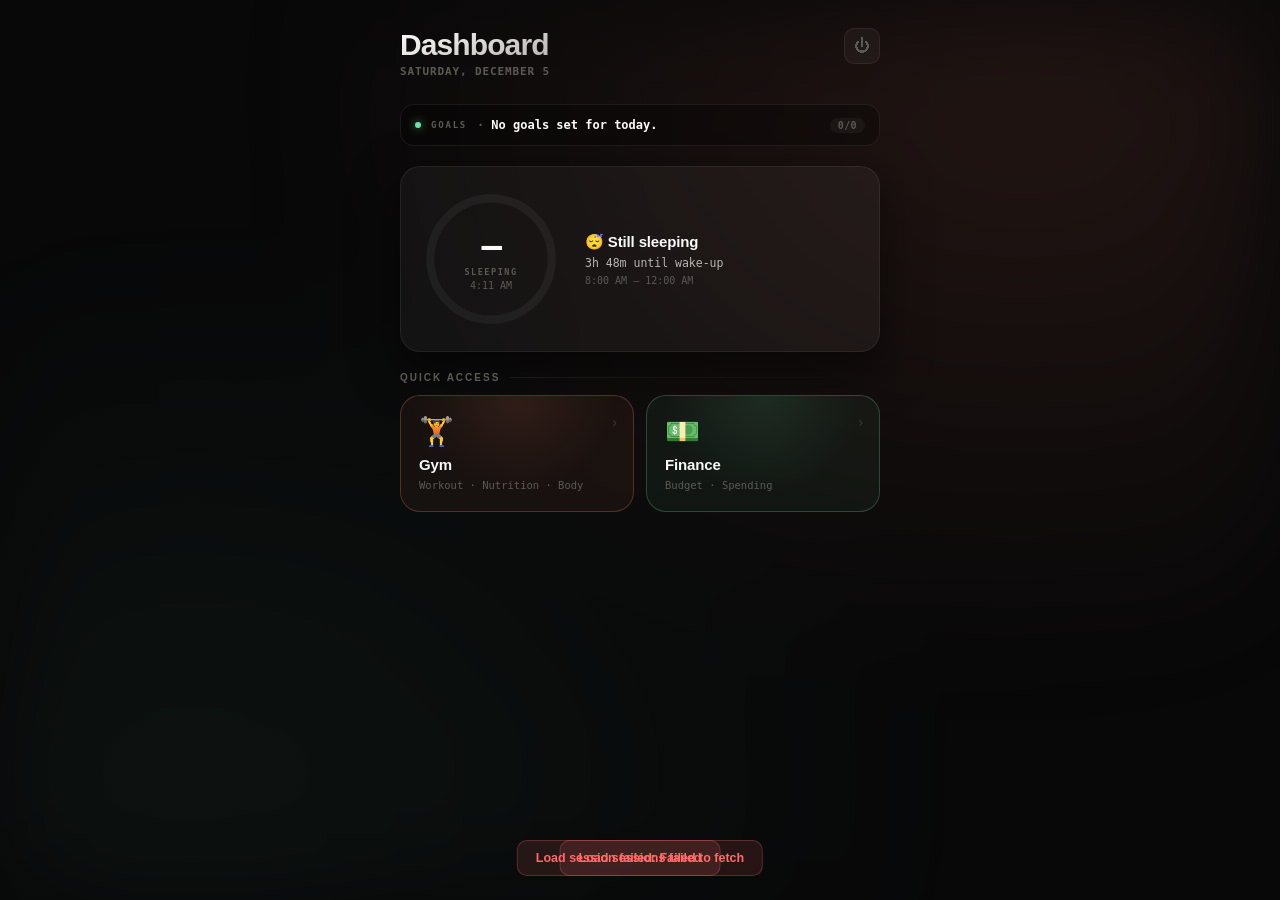
==== commit 3dc7a97a: "password based" ====
--- a/index.html
+++ b/index.html
@@ -20,6 +20,7 @@
         <h1 class="dash-title">Dashboard</h1>
         <div class="dash-date" id="dashDate">—</div>
       </div>
+      <a href="/logout" class="logout-btn" title="Logout">⏻</a>
     </div>
 
     <!-- Goal Ticker -->
--- a/css/styles.css
+++ b/css/styles.css
@@ -103,6 +103,26 @@
   margin-top: 4px;
 }
 
+/* ── Logout button ── */
+.logout-btn {
+  width: 36px;
+  height: 36px;
+  border-radius: var(--radius-sm);
+  background: var(--surface);
+  border: 1px solid var(--border);
+  color: var(--text-tertiary);
+  font-size: 16px;
+  display: flex;
+  align-items: center;
+  justify-content: center;
+  text-decoration: none;
+  flex-shrink: 0;
+  transition: background 0.15s, border-color 0.15s, color 0.15s;
+  -webkit-tap-highlight-color: transparent;
+}
+.logout-btn:hover { background: var(--surface-hover); border-color: var(--border-strong); color: var(--text-primary); }
+.logout-btn:active { transform: scale(0.94); }
+
 /* ── Goal Ticker ── */
 .goal-ticker {
   display: flex;
